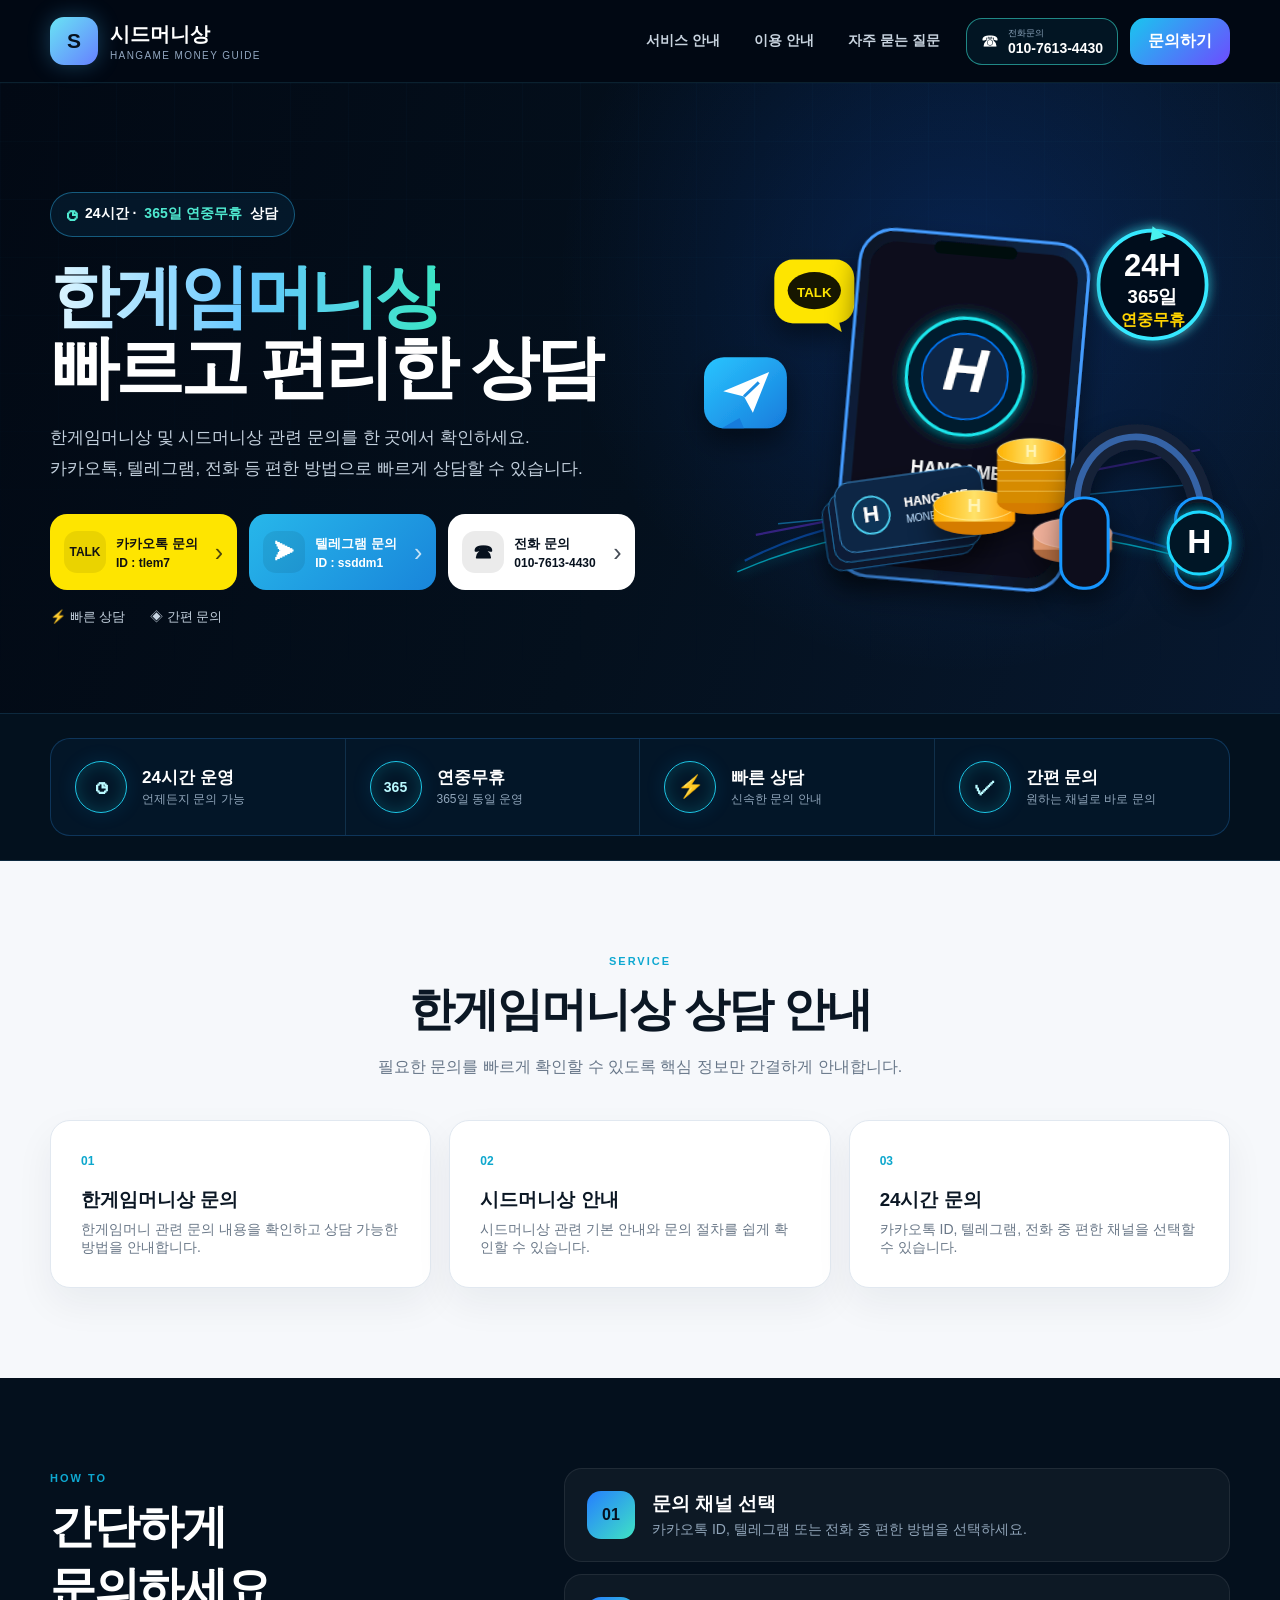
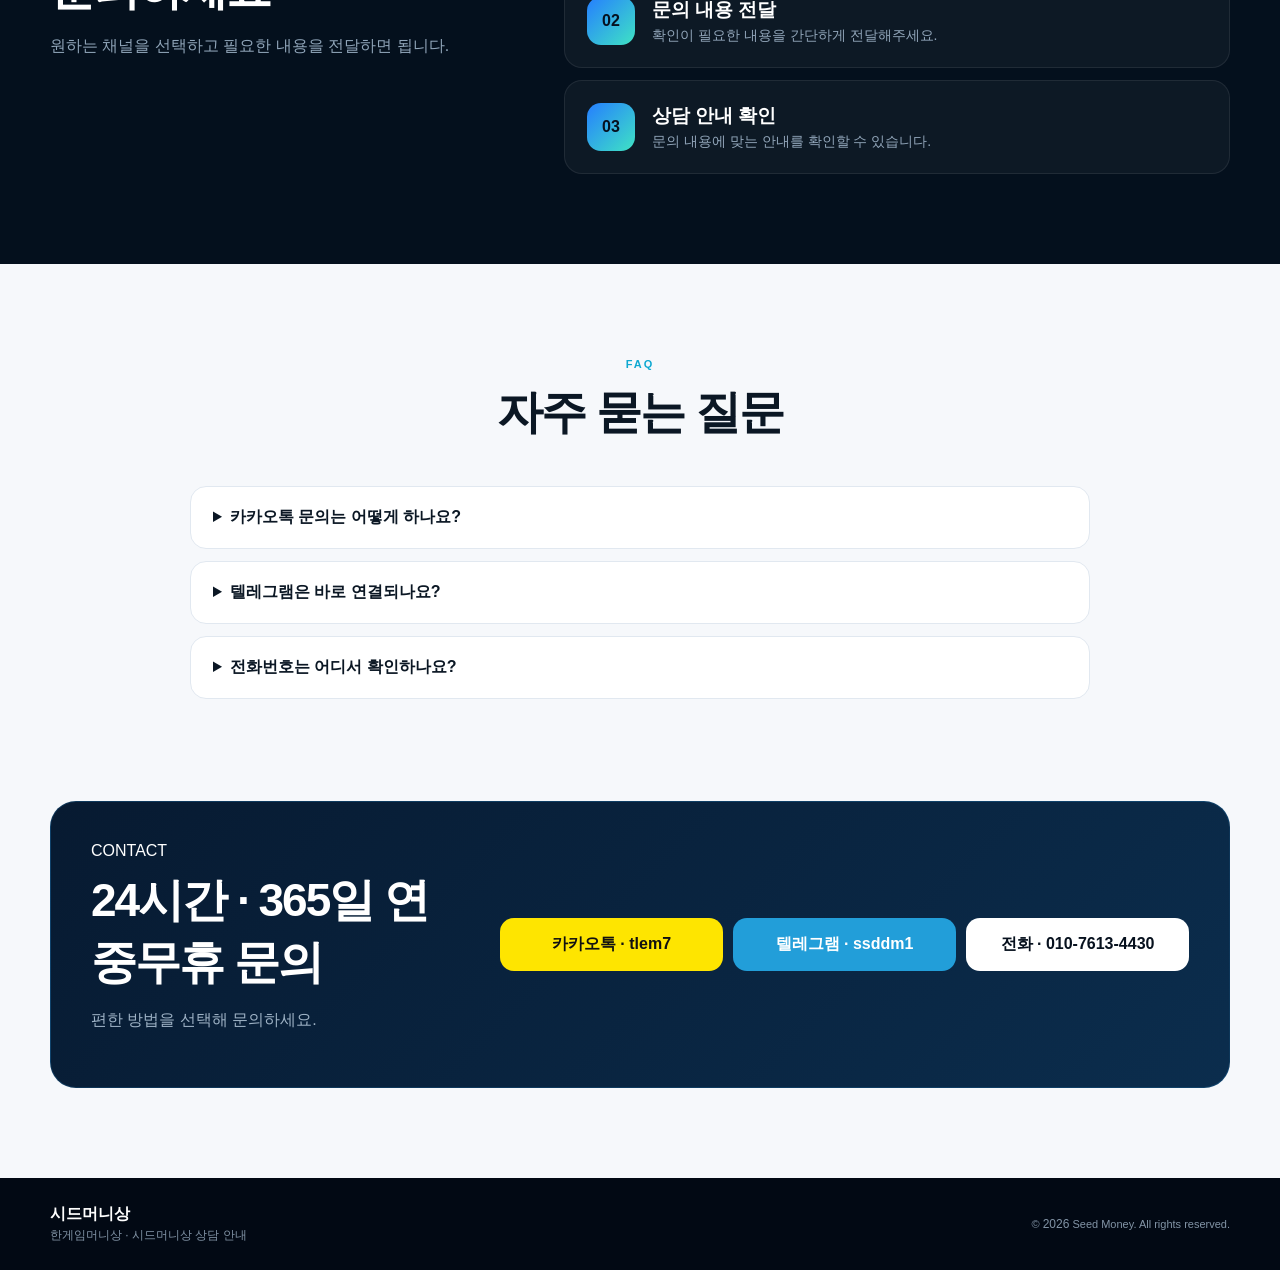
==== index.html @ e251235c "Add files via upload" ====
<!doctype html>
<html lang="ko">
<head>
  <meta charset="utf-8">
  <meta name="viewport" content="width=device-width, initial-scale=1">
  <title>한게임머니상 | 시드머니상 24시간 상담 안내</title>
  <meta name="description" content="한게임머니상 및 시드머니상 관련 상담 안내. 24시간 365일 연중무휴, 카카오톡 ID, 텔레그램, 전화 문의를 한 곳에서 확인하세요.">
  <meta name="keywords" content="한게임머니상, 시드머니상, 한게임머니, 한게임머니 상담">
  <meta name="robots" content="index,follow,max-image-preview:large,max-snippet:-1,max-video-preview:-1">
  <meta name="theme-color" content="#020914">
  <link rel="canonical" href="https://xmaos001-droid.github.io/hangame-money/">
  <link rel="stylesheet" href="./styles.css">
</head>

<body>
<header class="header">
  <div class="wrap nav">
    <a class="brand" href="#top">
      <span class="brand-mark">S</span>
      <span class="brand-copy"><strong>시드머니상</strong><small>HANGAME MONEY GUIDE</small></span>
    </a>

    <nav class="nav-links">
      <a href="#service">서비스 안내</a>
      <a href="#guide">이용 안내</a>
      <a href="#faq">자주 묻는 질문</a>
    </nav>

    <div class="nav-actions">
      <a class="phone-chip" href="tel:01076134430">
        <span class="phone-symbol">☎</span>
        <span><small>전화문의</small><strong>010-7613-4430</strong></span>
      </a>
      <a class="inquiry-btn" href="#contact">문의하기</a>
    </div>
  </div>
</header>

<main>
<section id="top" class="hero">
  <div class="grid-lines"></div>
  <div class="wrap hero-grid">
    <div class="hero-copy">
      <div class="availability"><span>◷</span> 24시간 · <b>365일 연중무휴</b> 상담</div>

      <h1><span>한게임머니상</span><br>빠르고 편리한 상담</h1>

      <p class="hero-desc">
        한게임머니상 및 시드머니상 관련 문의를 한 곳에서 확인하세요.<br>
        카카오톡, 텔레그램, 전화 등 편한 방법으로 빠르게 상담할 수 있습니다.
      </p>

      <div class="cta-row">
        <button id="kakaoCopy" type="button" class="cta kakao">
          <span class="cta-icon">TALK</span>
          <span class="cta-text"><small>카카오톡 문의</small><strong>ID : tlem7</strong></span>
          <span class="arr">›</span>
        </button>

        <a class="cta telegram" href="https://t.me/ssddm1" target="_blank" rel="noopener">
          <span class="cta-icon plane">➤</span>
          <span class="cta-text"><small>텔레그램 문의</small><strong>ID : ssddm1</strong></span>
          <span class="arr">›</span>
        </a>

        <a class="cta phone" href="tel:01076134430">
          <span class="cta-icon phonei">☎</span>
          <span class="cta-text"><small>전화 문의</small><strong>010-7613-4430</strong></span>
          <span class="arr">›</span>
        </a>
      </div>

      <div class="quick-row"><span>⚡ 빠른 상담</span><span>◈ 간편 문의</span></div>
    </div>

    <div class="hero-art" aria-label="한게임머니상 상담 비주얼">
      <svg viewBox="0 0 760 600" role="img" aria-label="휴대폰, 코인, 상담 아이콘을 표현한 그래픽">
        <defs>
          <linearGradient id="phoneBody" x1="0" x2="1" y1="0" y2="1">
            <stop offset="0" stop-color="#081324"/>
            <stop offset=".55" stop-color="#10284b"/>
            <stop offset="1" stop-color="#06111d"/>
          </linearGradient>
          <linearGradient id="cyanGlow" x1="0" x2="1">
            <stop offset="0" stop-color="#13d9ff"/>
            <stop offset="1" stop-color="#48f0c7"/>
          </linearGradient>
          <linearGradient id="gold" x1="0" x2="1">
            <stop offset="0" stop-color="#ffb300"/>
            <stop offset=".5" stop-color="#ffe36a"/>
            <stop offset="1" stop-color="#ff9d00"/>
          </linearGradient>
          <linearGradient id="blueBubble" x1="0" x2="1" y1="0" y2="1">
            <stop offset="0" stop-color="#2ac5ff"/>
            <stop offset="1" stop-color="#177bdc"/>
          </linearGradient>
          <filter id="softGlow" x="-50%" y="-50%" width="200%" height="200%">
            <feGaussianBlur stdDeviation="8" result="blur"/>
            <feMerge><feMergeNode in="blur"/><feMergeNode in="SourceGraphic"/></feMerge>
          </filter>
          <filter id="deepShadow" x="-50%" y="-50%" width="200%" height="200%">
            <feDropShadow dx="0" dy="18" stdDeviation="18" flood-color="#000" flood-opacity=".45"/>
          </filter>
        </defs>

        <!-- background neon arcs -->
        <path d="M105 505 C270 420 485 420 715 500" fill="none" stroke="#0c6fff" stroke-width="3" opacity=".45"/>
        <path d="M95 520 C290 435 500 445 735 510" fill="none" stroke="#00e7ff" stroke-width="2" opacity=".6" filter="url(#softGlow)"/>
        <path d="M120 470 L720 355" stroke="#7a36ff" stroke-width="3" opacity=".4"/>
        <path d="M150 455 L730 400" stroke="#19b7ff" stroke-width="2" opacity=".45"/>

        <!-- 24h badge -->
        <g transform="translate(574,50)" filter="url(#softGlow)">
          <circle cx="82" cy="82" r="73" fill="#06111e" stroke="#35e8ff" stroke-width="5"/>
          <path d="M82 3 L100 17 L79 23 Z" fill="#49f2f0"/>
          <text x="82" y="70" text-anchor="middle" fill="#fff" font-size="42" font-weight="900">24H</text>
          <text x="82" y="107" text-anchor="middle" fill="#fff" font-size="25" font-weight="800">365일</text>
          <text x="82" y="137" text-anchor="middle" fill="#ffd400" font-size="22" font-weight="900">연중무휴</text>
        </g>

        <!-- telegram bubble -->
        <g transform="translate(50,230)" filter="url(#deepShadow)">
          <rect x="0" y="0" width="112" height="96" rx="27" fill="url(#blueBubble)"/>
          <path d="M26 46 L88 20 L66 75 L54 53 L26 46 Z" fill="#fff"/>
          <path d="M54 53 L74 34" stroke="#1e8fe4" stroke-width="4"/>
          <path d="M24 96 L48 82 L54 96 Z" fill="#177bdc"/>
        </g>

        <!-- talk bubble -->
        <g transform="translate(145,98)" filter="url(#deepShadow)">
          <rect x="0" y="0" width="108" height="86" rx="25" fill="#fee500"/>
          <path d="M68 83 L91 98 L84 72 Z" fill="#fee500"/>
          <ellipse cx="54" cy="42" rx="36" ry="25" fill="#181600"/>
          <text x="54" y="50" text-anchor="middle" fill="#fee500" font-size="18" font-weight="900">TALK</text>
        </g>

        <!-- phone -->
        <g transform="translate(244,66) rotate(5 155 230)" filter="url(#deepShadow)">
          <rect x="0" y="0" width="310" height="470" rx="46" fill="url(#phoneBody)" stroke="#459cff" stroke-width="4"/>
          <rect x="14" y="16" width="282" height="438" rx="36" fill="#07101f"/>
          <rect x="99" y="10" width="112" height="17" rx="9" fill="#020711"/>
          <circle cx="155" cy="190" r="79" fill="#061b2f" stroke="#1be8ee" stroke-width="4" filter="url(#softGlow)"/>
          <circle cx="155" cy="190" r="58" fill="#092846" stroke="#067dff" stroke-width="2"/>
          <text x="155" y="210" text-anchor="middle" fill="#fff" font-size="82" font-style="italic" font-weight="900">H</text>
          <text x="155" y="326" text-anchor="middle" fill="#fff" font-size="24" font-weight="900">HANGAME</text>
          <text x="155" y="355" text-anchor="middle" fill="#cfe7ff" font-size="22">MONEY</text>
        </g>

        <!-- card stack -->
        <g transform="translate(204,405) rotate(-8)" filter="url(#deepShadow)">
          <rect x="0" y="22" width="200" height="95" rx="20" fill="#081529" stroke="#1d6ea7"/>
          <rect x="10" y="12" width="200" height="95" rx="20" fill="#0b1e37" stroke="#2b8fd0"/>
          <rect x="20" y="0" width="200" height="95" rx="20" fill="#0d2544" stroke="#49a8ef"/>
          <circle cx="66" cy="48" r="25" fill="#0d3559" stroke="#52ddff" stroke-width="2"/>
          <text x="66" y="57" text-anchor="middle" fill="#fff" font-size="30" font-weight="900">H</text>
          <text x="112" y="43" fill="#fff" font-size="17" font-weight="900">HANGAME</text>
          <text x="112" y="65" fill="#b9ddff" font-size="14">MONEY</text>
        </g>

        <!-- coins -->
        <g filter="url(#deepShadow)">
          <g transform="translate(415,450)">
            <ellipse cx="0" cy="0" rx="55" ry="20" fill="#d57c00"/>
            <rect x="-55" y="-20" width="110" height="22" fill="url(#gold)"/>
            <ellipse cx="0" cy="-20" rx="55" ry="20" fill="url(#gold)" stroke="#fff1a2"/>
            <text x="0" y="-11" text-anchor="middle" fill="#fff5b7" font-size="26" font-weight="900">H</text>
          </g>
          <g transform="translate(492,425)">
            <ellipse cx="0" cy="0" rx="46" ry="17" fill="#d57c00"/>
            <rect x="-46" y="-68" width="92" height="70" fill="#d68b05"/>
            <g stroke="#ffde69" opacity=".8">
              <line x1="-46" y1="-56" x2="46" y2="-56"/><line x1="-46" y1="-42" x2="46" y2="-42"/>
              <line x1="-46" y1="-28" x2="46" y2="-28"/><line x1="-46" y1="-14" x2="46" y2="-14"/>
            </g>
            <ellipse cx="0" cy="-68" rx="46" ry="17" fill="url(#gold)" stroke="#fff1a2"/>
            <text x="0" y="-61" text-anchor="middle" fill="#fff5b7" font-size="22" font-weight="900">H</text>
          </g>
          <g transform="translate(548,488)">
            <ellipse cx="0" cy="0" rx="53" ry="20" fill="#b56e43"/>
            <rect x="-53" y="-20" width="106" height="22" fill="#e69b70"/>
            <ellipse cx="0" cy="-20" rx="53" ry="20" fill="#f0b09a" stroke="#ffd1c1"/>
            <text x="0" y="-11" text-anchor="middle" fill="#fff" font-size="25" font-weight="900">H</text>
          </g>
        </g>

        <!-- headset -->
        <g transform="translate(520,300)" filter="url(#deepShadow)">
          <path d="M35 145 C20 15 180 -5 202 130" fill="none" stroke="#172238" stroke-width="34"/>
          <path d="M35 145 C20 15 180 -5 202 130" fill="none" stroke="#3563a6" stroke-width="9"/>
          <rect x="12" y="120" width="64" height="122" rx="30" fill="#07111f" stroke="#1896ff" stroke-width="4"/>
          <rect x="167" y="120" width="64" height="122" rx="30" fill="#07111f" stroke="#1896ff" stroke-width="4"/>
          <circle cx="199" cy="181" r="42" fill="#061827" stroke="#1bd8ff" stroke-width="4" filter="url(#softGlow)"/>
          <text x="199" y="195" text-anchor="middle" fill="#fff" font-size="45" font-weight="900">H</text>
        </g>
      </svg>
    </div>
  </div>
</section>

<section class="feature-strip">
  <div class="wrap features">
    <article><span class="feature-icon">◷</span><div><strong>24시간 운영</strong><small>언제든지 문의 가능</small></div></article>
    <article><span class="feature-icon small">365</span><div><strong>연중무휴</strong><small>365일 동일 운영</small></div></article>
    <article><span class="feature-icon">⚡</span><div><strong>빠른 상담</strong><small>신속한 문의 안내</small></div></article>
    <article><span class="feature-icon">✓</span><div><strong>간편 문의</strong><small>원하는 채널로 바로 문의</small></div></article>
  </div>
</section>

<section id="service" class="section light">
  <div class="wrap">
    <div class="section-head"><span>SERVICE</span><h2>한게임머니상 상담 안내</h2><p>필요한 문의를 빠르게 확인할 수 있도록 핵심 정보만 간결하게 안내합니다.</p></div>
    <div class="cards">
      <article><b>01</b><h3>한게임머니상 문의</h3><p>한게임머니 관련 문의 내용을 확인하고 상담 가능한 방법을 안내합니다.</p></article>
      <article><b>02</b><h3>시드머니상 안내</h3><p>시드머니상 관련 기본 안내와 문의 절차를 쉽게 확인할 수 있습니다.</p></article>
      <article><b>03</b><h3>24시간 문의</h3><p>카카오톡 ID, 텔레그램, 전화 중 편한 채널을 선택할 수 있습니다.</p></article>
    </div>
  </div>
</section>

<section id="guide" class="section dark">
  <div class="wrap guide-grid">
    <div><span class="eyebrow">HOW TO</span><h2>간단하게<br>문의하세요</h2><p>원하는 채널을 선택하고 필요한 내용을 전달하면 됩니다.</p></div>
    <div class="steps">
      <article><span>01</span><div><h3>문의 채널 선택</h3><p>카카오톡 ID, 텔레그램 또는 전화 중 편한 방법을 선택하세요.</p></div></article>
      <article><span>02</span><div><h3>문의 내용 전달</h3><p>확인이 필요한 내용을 간단하게 전달해주세요.</p></div></article>
      <article><span>03</span><div><h3>상담 안내 확인</h3><p>문의 내용에 맞는 안내를 확인할 수 있습니다.</p></div></article>
    </div>
  </div>
</section>

<section id="faq" class="section light">
  <div class="wrap faq">
    <div class="section-head"><span>FAQ</span><h2>자주 묻는 질문</h2></div>
    <details><summary>카카오톡 문의는 어떻게 하나요?</summary><p>카카오톡 문의 버튼을 누르면 ID tlem7이 복사됩니다.</p></details>
    <details><summary>텔레그램은 바로 연결되나요?</summary><p>네. 텔레그램 버튼을 누르면 ssddm1 계정으로 이동합니다.</p></details>
    <details><summary>전화번호는 어디서 확인하나요?</summary><p>상단과 문의 버튼에 010-7613-4430이 표시되어 있습니다.</p></details>
  </div>
</section>

<section id="contact" class="contact-section">
  <div class="wrap contact-box">
    <div><span>CONTACT</span><h2>24시간 · 365일 연중무휴 문의</h2><p>편한 방법을 선택해 문의하세요.</p></div>
    <div class="contact-buttons">
      <button type="button" id="kakaoCopy2" class="contact-btn kakao">카카오톡 · tlem7</button>
      <a class="contact-btn telegram" href="https://t.me/ssddm1" target="_blank" rel="noopener">텔레그램 · ssddm1</a>
      <a class="contact-btn phone" href="tel:01076134430">전화 · 010-7613-4430</a>
    </div>
  </div>
</section>
</main>

<footer class="footer">
  <div class="wrap footer-inner">
    <div><strong>시드머니상</strong><span>한게임머니상 · 시드머니상 상담 안내</span></div>
    <small>© <span id="year"></span> Seed Money. All rights reserved.</small>
  </div>
</footer>

<div id="toast" class="toast">카카오톡 ID tlem7이 복사되었습니다.</div>
<script src="./script.js"></script>
</body>
</html>
---- styles.css ----
*{box-sizing:border-box}html{scroll-behavior:smooth}body{margin:0;background:#020914;color:#fff;font-family:Pretendard,"Noto Sans KR",-apple-system,BlinkMacSystemFont,"Segoe UI",sans-serif}a{text-decoration:none;color:inherit}button{font:inherit}.wrap{width:min(1180px,calc(100% - 36px));margin:0 auto}.header{position:sticky;top:0;z-index:50;background:rgba(2,9,20,.95);backdrop-filter:blur(18px);border-bottom:1px solid rgba(87,209,255,.12)}.nav{height:82px;display:flex;align-items:center;gap:26px}.brand{display:flex;align-items:center;gap:12px;min-width:265px}.brand-mark{width:48px;height:48px;border-radius:14px;display:grid;place-items:center;background:linear-gradient(135deg,#69e4f4,#6680ff);color:#06111e;font-weight:900;font-size:21px;box-shadow:0 0 22px rgba(73,185,255,.3)}.brand-copy strong{display:block;font-size:20px}.brand-copy small{display:block;margin-top:2px;color:#92a7c1;font-size:10px;letter-spacing:1.4px}.nav-links{margin-left:auto;display:flex;gap:34px;font-size:14px;font-weight:800;color:#c8d3df}.nav-links a:hover{color:#fff}.nav-actions{display:flex;align-items:center;gap:12px}.phone-chip{display:flex;align-items:center;gap:9px;padding:8px 14px;border-radius:16px;border:1px solid rgba(58,231,217,.55);background:rgba(5,35,52,.52)}.phone-symbol{font-size:18px}.phone-chip small{display:block;color:#8ba4bb;font-size:9px}.phone-chip strong{display:block;font-size:14px}.inquiry-btn{padding:13px 18px;border-radius:15px;background:linear-gradient(135deg,#19c6ef,#6d4cff);font-weight:900}.hero{position:relative;overflow:hidden;padding:76px 0 54px;background:radial-gradient(circle at 75% 30%,rgba(18,101,255,.2),transparent 38%),linear-gradient(110deg,#020914 0%,#04101d 52%,#07182f 100%)}.grid-lines{position:absolute;inset:0;background-image:linear-gradient(rgba(78,183,255,.025) 1px,transparent 1px),linear-gradient(90deg,rgba(78,183,255,.025) 1px,transparent 1px);background-size:58px 58px;mask-image:linear-gradient(to bottom,black,transparent)}.hero-grid{position:relative;display:grid;grid-template-columns:1.02fr .98fr;gap:32px;align-items:center}.availability{display:inline-flex;align-items:center;gap:8px;padding:10px 16px;border:1px solid rgba(49,192,255,.4);border-radius:999px;background:rgba(7,37,61,.5);font-size:14px;font-weight:800}.availability span{color:#4fe9d0;font-size:20px}.availability b{color:#4fe9d0}.hero h1{margin:24px 0 20px;font-size:clamp(48px,5.4vw,74px);line-height:1.03;letter-spacing:-4px}.hero h1 span{background:linear-gradient(90deg,#dff6ff 0,#67c8ff 50%,#3be5c5 100%);-webkit-background-clip:text;background-clip:text;color:transparent}.hero-desc{margin:0;color:#c4d1de;font-size:17px;line-height:1.8;word-break:keep-all}.cta-row{display:grid;grid-template-columns:repeat(3,1fr);gap:12px;margin-top:30px}.cta{min-height:76px;display:flex;align-items:center;gap:10px;padding:12px 14px;border:0;border-radius:17px;cursor:pointer;transition:.2s}.cta:hover{transform:translateY(-3px)}.cta.kakao{background:#fee500;color:#111}.cta.telegram{background:linear-gradient(135deg,#27b7ea,#1985da);color:#fff}.cta.phone{background:#fff;color:#07111e}.cta-icon{flex:0 0 42px;height:42px;border-radius:13px;display:grid;place-items:center;background:rgba(0,0,0,.08);font-weight:900;font-size:12px}.cta-icon.plane,.cta-icon.phonei{font-size:20px}.cta-text{min-width:0;text-align:left}.cta-text small{display:block;font-size:13px;font-weight:900}.cta-text strong{display:block;margin-top:3px;font-size:12px;white-space:nowrap}.arr{margin-left:auto;font-size:25px;opacity:.75}.quick-row{display:flex;gap:25px;margin-top:18px;color:#c7d4e1;font-size:13px}.hero-art{position:relative;min-height:500px;display:flex;align-items:center;justify-content:center}.hero-art svg{width:112%;max-width:700px;height:auto;overflow:visible}.feature-strip{background:#03111e;border-top:1px solid rgba(72,181,255,.14);border-bottom:1px solid rgba(72,181,255,.14);padding:24px 0}.features{display:grid;grid-template-columns:repeat(4,1fr);border:1px solid rgba(45,149,238,.25);border-radius:20px;overflow:hidden;background:rgba(5,29,51,.54)}.features article{display:flex;align-items:center;gap:15px;padding:22px 24px;border-right:1px solid rgba(77,165,231,.18)}.features article:last-child{border-right:0}.feature-icon{width:52px;height:52px;border-radius:50%;display:grid;place-items:center;border:1px solid #1dc7e6;color:#b9f9ff;font-size:22px;font-weight:900;box-shadow:inset 0 0 18px rgba(19,213,231,.2),0 0 20px rgba(20,164,255,.13)}.feature-icon.small{font-size:14px}.features strong{display:block;font-size:17px}.features small{display:block;margin-top:2px;color:#92a7bc;font-size:12px}.section{padding:90px 0}.light{background:#f6f8fb;color:#0b1724}.dark{background:#04101d}.section-head{text-align:center;margin-bottom:42px}.section-head>span,.eyebrow{font-size:11px;letter-spacing:2px;font-weight:900;color:#0ea8d1}.section-head h2,.guide-grid h2,.contact-box h2{font-size:clamp(32px,4vw,46px);letter-spacing:-2px;margin:10px 0}.section-head p{color:#677688}.cards{display:grid;grid-template-columns:repeat(3,1fr);gap:18px}.cards article{padding:30px;border:1px solid #e1e8f0;background:#fff;border-radius:20px;box-shadow:0 16px 38px rgba(10,31,54,.06)}.cards b{font-size:12px;color:#0da7cd}.cards h3{margin:18px 0 8px}.cards p{margin:0;color:#6a7888;font-size:14px}.guide-grid{display:grid;grid-template-columns:.8fr 1.2fr;gap:70px}.guide-grid>div:first-child p{color:#90a5b9;max-width:420px}.steps{display:grid;gap:12px}.steps article{display:flex;gap:17px;padding:22px;border-radius:18px;background:rgba(255,255,255,.04);border:1px solid rgba(255,255,255,.08)}.steps article>span{flex:0 0 48px;height:48px;border-radius:14px;display:grid;place-items:center;background:linear-gradient(135deg,#257eff,#3fe3c4);color:#061120;font-weight:900}.steps h3{margin:0 0 4px}.steps p{margin:0;color:#91a5b9;font-size:14px}.faq{max-width:900px}.faq details{background:#fff;border:1px solid #e1e8f0;border-radius:16px;margin-bottom:12px;padding:0 22px}.faq summary{cursor:pointer;font-weight:800;padding:20px 0}.faq details p{color:#667587;margin:0;padding:0 0 20px}.contact-section{padding:0 0 90px;background:#f6f8fb}.contact-box{background:linear-gradient(135deg,#071a31,#0b2d4d);border:1px solid rgba(42,174,255,.18);border-radius:26px;padding:40px;color:#fff;display:grid;grid-template-columns:.7fr 1.3fr;gap:38px;align-items:center}.contact-box p{color:#9eb2c5}.contact-buttons{display:grid;grid-template-columns:repeat(3,1fr);gap:10px}.contact-btn{border:0;border-radius:14px;padding:16px;font-weight:900;text-align:center;cursor:pointer}.contact-btn.kakao{background:#fee500;color:#111}.contact-btn.telegram{background:#229ed9;color:#fff}.contact-btn.phone{background:#fff;color:#07111e}.footer{background:#020914;color:#8294a6}.footer-inner{min-height:92px;display:flex;align-items:center;justify-content:space-between}.footer strong{display:block;color:#fff}.footer span{font-size:12px}.footer small{font-size:11px}.toast{position:fixed;left:50%;bottom:25px;transform:translate(-50%,20px);opacity:0;pointer-events:none;padding:12px 18px;border-radius:12px;background:#fff;color:#07111f;font-weight:800;transition:.25s;z-index:100}.toast.show{opacity:1;transform:translate(-50%,0)}@media(max-width:980px){.nav-links{display:none}.nav-actions{margin-left:auto}.hero-grid{grid-template-columns:1fr}.hero-art{min-height:auto}.hero-art svg{width:100%;max-width:760px}.features{grid-template-columns:1fr 1fr}.features article:nth-child(2){border-right:0}.features article:nth-child(-n+2){border-bottom:1px solid rgba(77,165,231,.18)}.guide-grid{grid-template-columns:1fr}.contact-box{grid-template-columns:1fr}}@media(max-width:720px){.brand{min-width:0}.brand-copy small{display:none}.nav-actions{display:none}.hero{padding:58px 0 46px}.hero h1{font-size:46px;letter-spacing:-2.6px}.hero-desc br{display:none}.cta-row{grid-template-columns:1fr}.features{grid-template-columns:1fr}.features article{border-right:0;border-bottom:1px solid rgba(77,165,231,.18)}.features article:last-child{border-bottom:0}.cards{grid-template-columns:1fr}.contact-buttons{grid-template-columns:1fr}.footer-inner{flex-direction:column;justify-content:center;align-items:flex-start;gap:10px}}
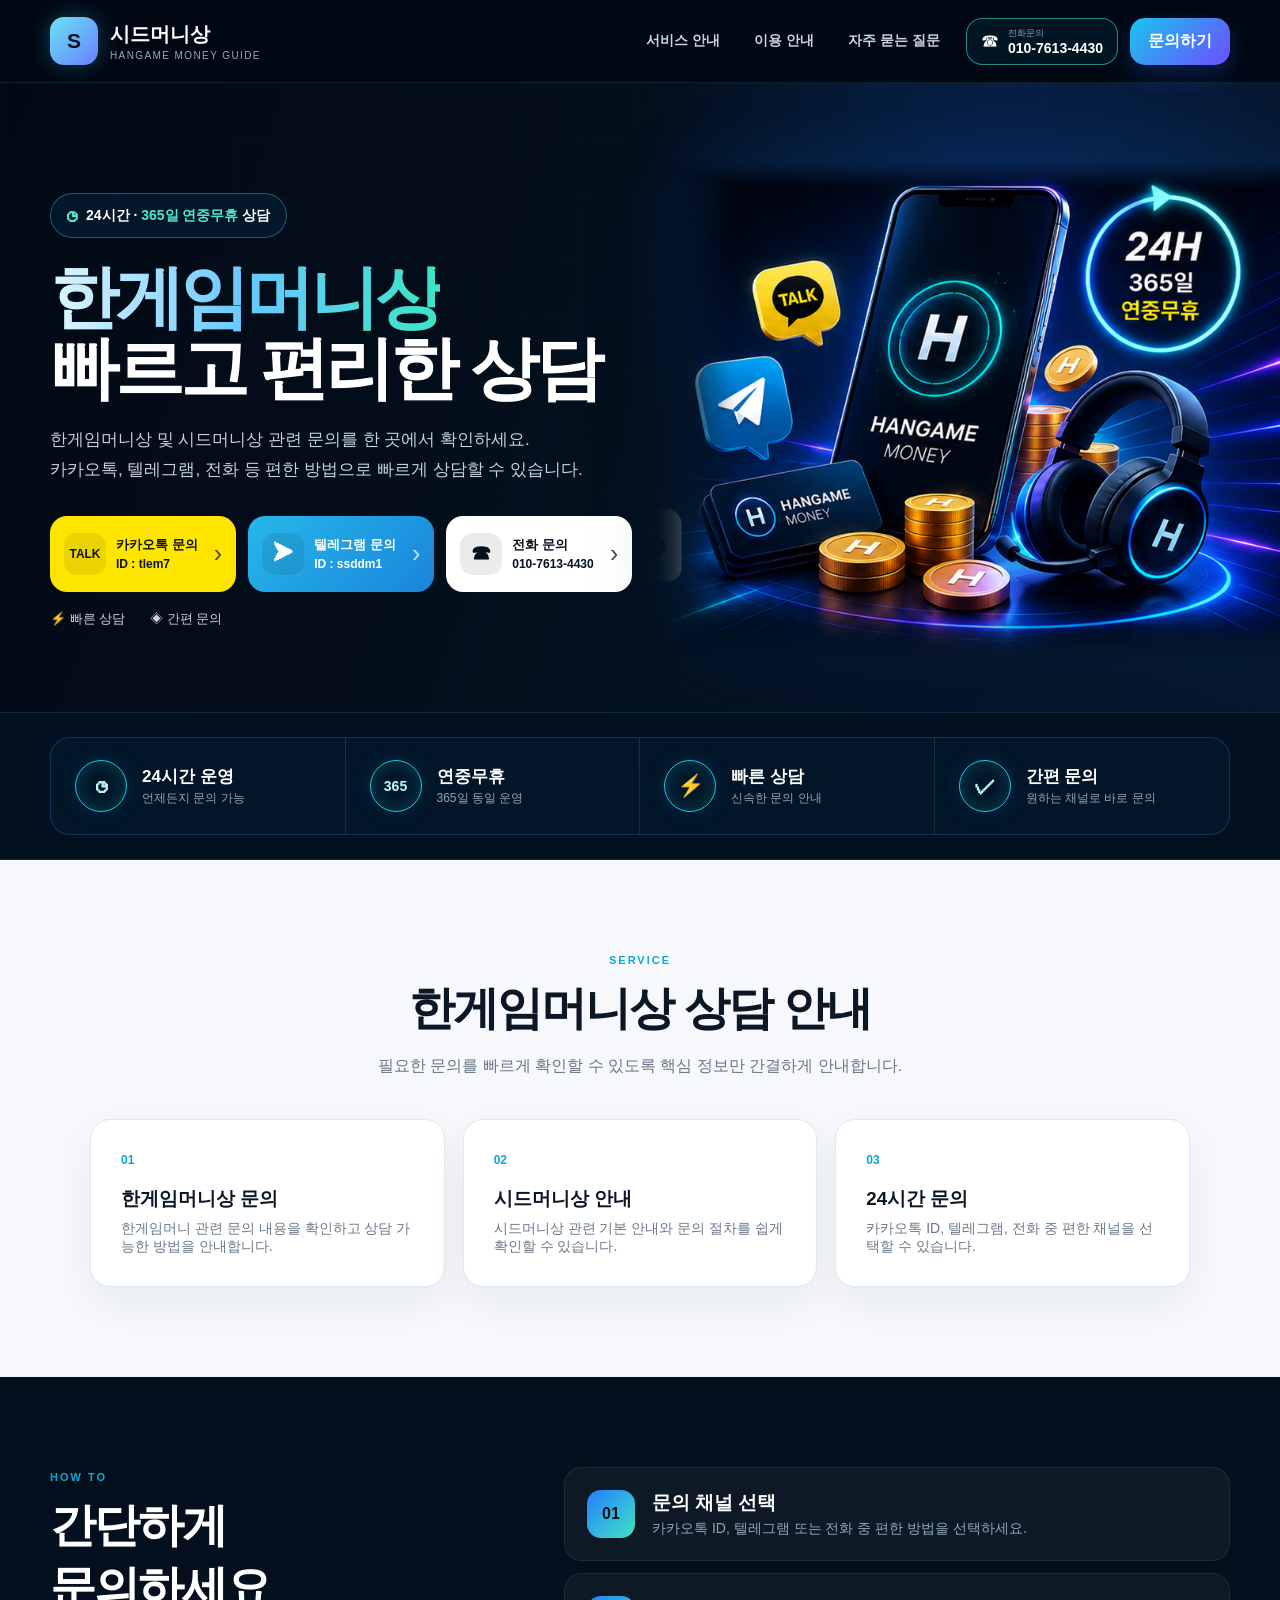
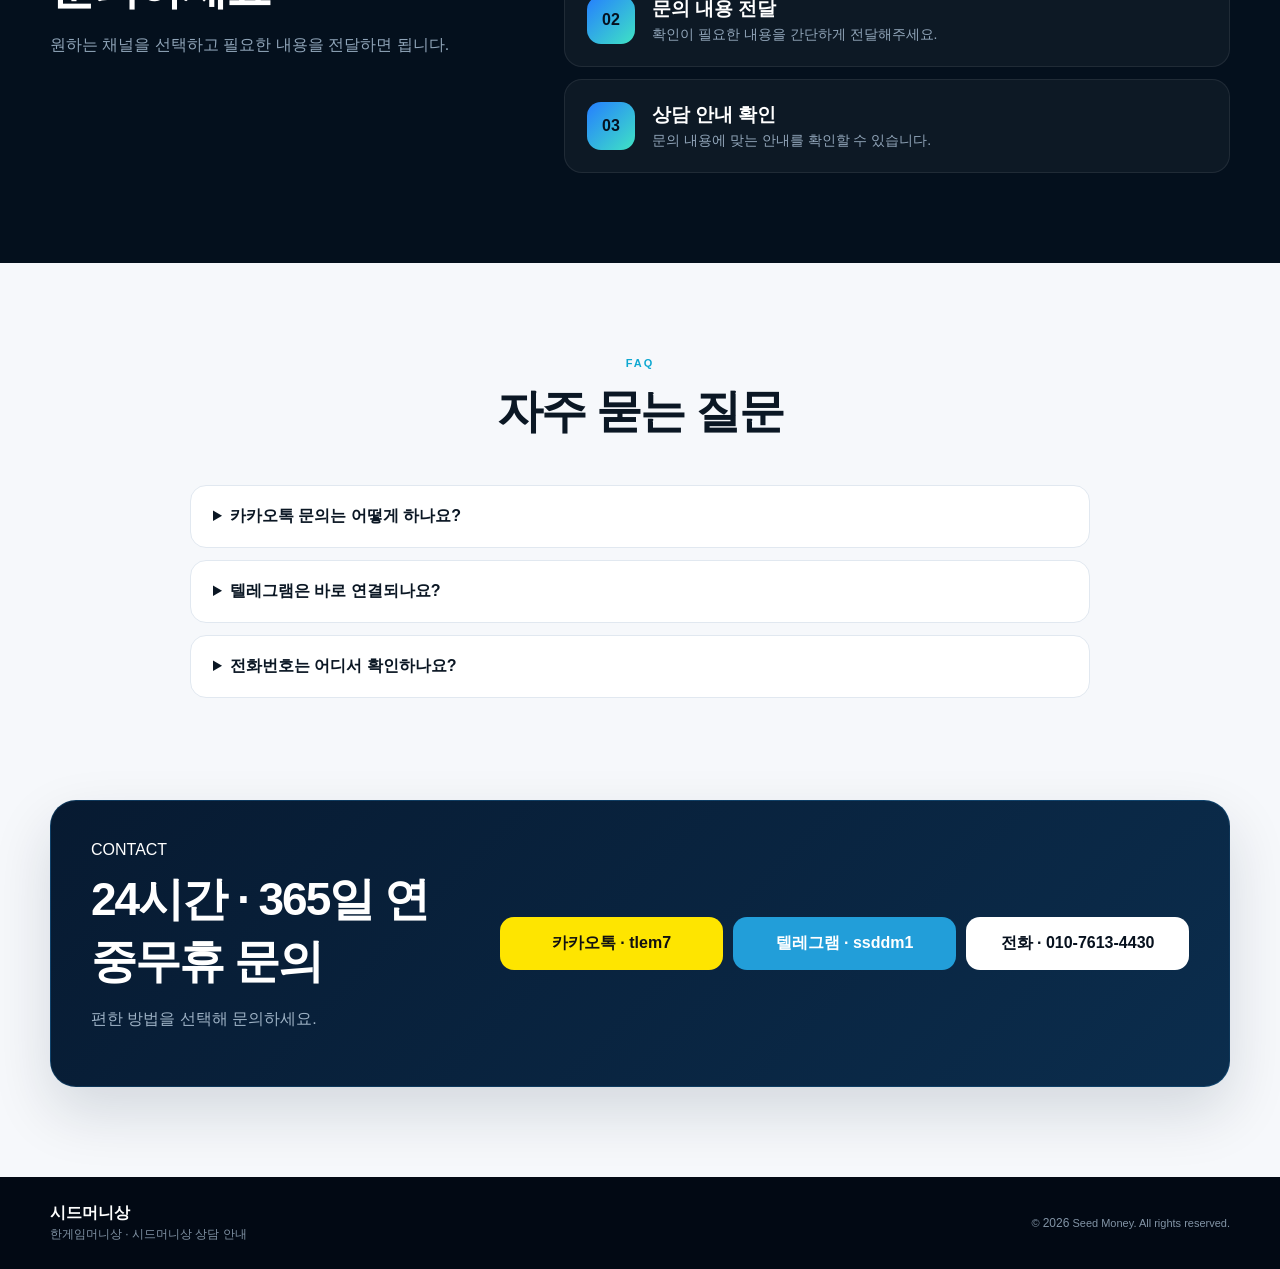
==== commit c8245e62: "Add files via upload" ====
--- a/index.html
+++ b/index.html
@@ -10,253 +10,226 @@
   <meta name="theme-color" content="#020914">
   <link rel="canonical" href="https://xmaos001-droid.github.io/hangame-money/">
   <link rel="stylesheet" href="./styles.css">
+
+  <meta property="og:type" content="website">
+  <meta property="og:locale" content="ko_KR">
+  <meta property="og:title" content="한게임머니상 | 시드머니상 24시간 상담 안내">
+  <meta property="og:description" content="한게임머니상·시드머니상 관련 문의를 카카오톡 ID, 텔레그램, 전화로 빠르게 확인하세요.">
+  <meta property="og:url" content="https://xmaos001-droid.github.io/hangame-money/">
+  <meta property="og:site_name" content="시드머니상">
+
+  <script type="application/ld+json">
+  {
+    "@context":"https://schema.org",
+    "@graph":[
+      {
+        "@type":"WebSite",
+        "url":"https://xmaos001-droid.github.io/hangame-money/",
+        "name":"시드머니상",
+        "alternateName":["한게임머니상","시드머니상"],
+        "inLanguage":"ko-KR"
+      },
+      {
+        "@type":"Organization",
+        "name":"시드머니상",
+        "url":"https://xmaos001-droid.github.io/hangame-money/",
+        "contactPoint":{
+          "@type":"ContactPoint",
+          "contactType":"customer service",
+          "telephone":"+82-10-7613-4430",
+          "availableLanguage":["Korean"]
+        }
+      }
+    ]
+  }
+  </script>
 </head>
-
 <body>
-<header class="header">
-  <div class="wrap nav">
-    <a class="brand" href="#top">
-      <span class="brand-mark">S</span>
-      <span class="brand-copy"><strong>시드머니상</strong><small>HANGAME MONEY GUIDE</small></span>
-    </a>
-
-    <nav class="nav-links">
-      <a href="#service">서비스 안내</a>
-      <a href="#guide">이용 안내</a>
-      <a href="#faq">자주 묻는 질문</a>
-    </nav>
-
-    <div class="nav-actions">
-      <a class="phone-chip" href="tel:01076134430">
-        <span class="phone-symbol">☎</span>
-        <span><small>전화문의</small><strong>010-7613-4430</strong></span>
+  <header class="header">
+    <div class="wrap nav">
+      <a href="#top" class="brand">
+        <span class="brand-mark">S</span>
+        <span class="brand-copy">
+          <strong>시드머니상</strong>
+          <small>HANGAME MONEY GUIDE</small>
+        </span>
       </a>
-      <a class="inquiry-btn" href="#contact">문의하기</a>
+
+      <nav class="nav-links">
+        <a href="#service">서비스 안내</a>
+        <a href="#guide">이용 안내</a>
+        <a href="#faq">자주 묻는 질문</a>
+      </nav>
+
+      <div class="nav-actions">
+        <a href="tel:01076134430" class="phone-chip">
+          <span class="phone-icon">☎</span>
+          <span>
+            <small>전화문의</small>
+            <strong>010-7613-4430</strong>
+          </span>
+        </a>
+        <a href="#contact" class="inquiry-btn">문의하기</a>
+      </div>
     </div>
-  </div>
-</header>
-
-<main>
-<section id="top" class="hero">
-  <div class="grid-lines"></div>
-  <div class="wrap hero-grid">
-    <div class="hero-copy">
-      <div class="availability"><span>◷</span> 24시간 · <b>365일 연중무휴</b> 상담</div>
-
-      <h1><span>한게임머니상</span><br>빠르고 편리한 상담</h1>
-
-      <p class="hero-desc">
-        한게임머니상 및 시드머니상 관련 문의를 한 곳에서 확인하세요.<br>
-        카카오톡, 텔레그램, 전화 등 편한 방법으로 빠르게 상담할 수 있습니다.
-      </p>
-
-      <div class="cta-row">
-        <button id="kakaoCopy" type="button" class="cta kakao">
-          <span class="cta-icon">TALK</span>
-          <span class="cta-text"><small>카카오톡 문의</small><strong>ID : tlem7</strong></span>
-          <span class="arr">›</span>
-        </button>
-
-        <a class="cta telegram" href="https://t.me/ssddm1" target="_blank" rel="noopener">
-          <span class="cta-icon plane">➤</span>
-          <span class="cta-text"><small>텔레그램 문의</small><strong>ID : ssddm1</strong></span>
-          <span class="arr">›</span>
-        </a>
-
-        <a class="cta phone" href="tel:01076134430">
-          <span class="cta-icon phonei">☎</span>
-          <span class="cta-text"><small>전화 문의</small><strong>010-7613-4430</strong></span>
-          <span class="arr">›</span>
-        </a>
-      </div>
-
-      <div class="quick-row"><span>⚡ 빠른 상담</span><span>◈ 간편 문의</span></div>
+  </header>
+
+  <main>
+    <section id="top" class="hero">
+      <div class="wrap hero-grid">
+        <div class="hero-copy">
+          <div class="availability">
+            <span class="clock">◷</span>
+            <span>24시간 · <b>365일 연중무휴</b> 상담</span>
+          </div>
+
+          <h1><span>한게임머니상</span><br>빠르고 편리한 상담</h1>
+
+          <p class="hero-desc">
+            한게임머니상 및 시드머니상 관련 문의를 한 곳에서 확인하세요.<br>
+            카카오톡, 텔레그램, 전화 등 편한 방법으로 빠르게 상담할 수 있습니다.
+          </p>
+
+          <div class="cta-row">
+            <button type="button" class="cta kakao" id="kakaoCopy">
+              <span class="cta-icon">TALK</span>
+              <span class="cta-copy">
+                <small>카카오톡 문의</small>
+                <strong>ID : tlem7</strong>
+              </span>
+              <span class="cta-arrow">›</span>
+            </button>
+
+            <a class="cta telegram" href="https://t.me/ssddm1" target="_blank" rel="noopener">
+              <span class="cta-icon plane">➤</span>
+              <span class="cta-copy">
+                <small>텔레그램 문의</small>
+                <strong>ID : ssddm1</strong>
+              </span>
+              <span class="cta-arrow">›</span>
+            </a>
+
+            <a class="cta phone" href="tel:01076134430">
+              <span class="cta-icon phoneico">☎</span>
+              <span class="cta-copy">
+                <small>전화 문의</small>
+                <strong>010-7613-4430</strong>
+              </span>
+              <span class="cta-arrow">›</span>
+            </a>
+          </div>
+
+          <div class="quick-row">
+            <span>⚡ 빠른 상담</span>
+            <span>◈ 간편 문의</span>
+          </div>
+        </div>
+
+        <div class="hero-art">
+          <div class="art-glow"></div>
+          <img src="./hero-visual.png" alt="한게임머니상 상담 안내 비주얼">
+        </div>
+      </div>
+    </section>
+
+    <section class="feature-strip">
+      <div class="wrap feature-grid">
+        <article>
+          <span class="feature-icon">◷</span>
+          <div><strong>24시간 운영</strong><small>언제든지 문의 가능</small></div>
+        </article>
+        <article>
+          <span class="feature-icon small-num">365</span>
+          <div><strong>연중무휴</strong><small>365일 동일 운영</small></div>
+        </article>
+        <article>
+          <span class="feature-icon">⚡</span>
+          <div><strong>빠른 상담</strong><small>신속한 문의 안내</small></div>
+        </article>
+        <article>
+          <span class="feature-icon">✓</span>
+          <div><strong>간편 문의</strong><small>원하는 채널로 바로 문의</small></div>
+        </article>
+      </div>
+    </section>
+
+    <section id="service" class="section light">
+      <div class="wrap narrow">
+        <div class="section-head">
+          <span>SERVICE</span>
+          <h2>한게임머니상 상담 안내</h2>
+          <p>필요한 문의를 빠르게 확인할 수 있도록 핵심 정보만 간결하게 안내합니다.</p>
+        </div>
+
+        <div class="service-cards">
+          <article><b>01</b><h3>한게임머니상 문의</h3><p>한게임머니 관련 문의 내용을 확인하고 상담 가능한 방법을 안내합니다.</p></article>
+          <article><b>02</b><h3>시드머니상 안내</h3><p>시드머니상 관련 기본 안내와 문의 절차를 쉽게 확인할 수 있습니다.</p></article>
+          <article><b>03</b><h3>24시간 문의</h3><p>카카오톡 ID, 텔레그램, 전화 중 편한 채널을 선택할 수 있습니다.</p></article>
+        </div>
+      </div>
+    </section>
+
+    <section id="guide" class="section dark">
+      <div class="wrap guide-grid">
+        <div>
+          <span class="eyebrow">HOW TO</span>
+          <h2>간단하게<br>문의하세요</h2>
+          <p>원하는 채널을 선택하고 필요한 내용을 전달하면 됩니다.</p>
+        </div>
+        <div class="steps">
+          <article><span>01</span><div><h3>문의 채널 선택</h3><p>카카오톡 ID, 텔레그램 또는 전화 중 편한 방법을 선택하세요.</p></div></article>
+          <article><span>02</span><div><h3>문의 내용 전달</h3><p>확인이 필요한 내용을 간단하게 전달해주세요.</p></div></article>
+          <article><span>03</span><div><h3>상담 안내 확인</h3><p>문의 내용에 맞는 안내를 확인할 수 있습니다.</p></div></article>
+        </div>
+      </div>
+    </section>
+
+    <section id="faq" class="section light">
+      <div class="wrap faq-wrap">
+        <div class="section-head">
+          <span>FAQ</span>
+          <h2>자주 묻는 질문</h2>
+        </div>
+
+        <details>
+          <summary>카카오톡 문의는 어떻게 하나요?</summary>
+          <p>카카오톡 문의 버튼을 누르면 ID tlem7이 복사됩니다. 카카오톡에서 검색해 문의해주세요.</p>
+        </details>
+        <details>
+          <summary>텔레그램은 바로 연결되나요?</summary>
+          <p>네. 텔레그램 버튼을 누르면 ssddm1 계정으로 이동합니다.</p>
+        </details>
+        <details>
+          <summary>전화번호는 어디서 확인하나요?</summary>
+          <p>상단과 문의 버튼에 010-7613-4430이 표시되어 있습니다.</p>
+        </details>
+      </div>
+    </section>
+
+    <section id="contact" class="contact-section">
+      <div class="wrap contact-box">
+        <div>
+          <span>CONTACT</span>
+          <h2>24시간 · 365일 연중무휴 문의</h2>
+          <p>편한 방법을 선택해 문의하세요.</p>
+        </div>
+        <div class="contact-buttons">
+          <button type="button" class="contact-btn kakao" id="kakaoCopy2">카카오톡 · tlem7</button>
+          <a class="contact-btn telegram" href="https://t.me/ssddm1" target="_blank" rel="noopener">텔레그램 · ssddm1</a>
+          <a class="contact-btn phone" href="tel:01076134430">전화 · 010-7613-4430</a>
+        </div>
+      </div>
+    </section>
+  </main>
+
+  <footer class="footer">
+    <div class="wrap footer-inner">
+      <div><strong>시드머니상</strong><span>한게임머니상 · 시드머니상 상담 안내</span></div>
+      <small>© <span id="year"></span> Seed Money. All rights reserved.</small>
     </div>
-
-    <div class="hero-art" aria-label="한게임머니상 상담 비주얼">
-      <svg viewBox="0 0 760 600" role="img" aria-label="휴대폰, 코인, 상담 아이콘을 표현한 그래픽">
-        <defs>
-          <linearGradient id="phoneBody" x1="0" x2="1" y1="0" y2="1">
-            <stop offset="0" stop-color="#081324"/>
-            <stop offset=".55" stop-color="#10284b"/>
-            <stop offset="1" stop-color="#06111d"/>
-          </linearGradient>
-          <linearGradient id="cyanGlow" x1="0" x2="1">
-            <stop offset="0" stop-color="#13d9ff"/>
-            <stop offset="1" stop-color="#48f0c7"/>
-          </linearGradient>
-          <linearGradient id="gold" x1="0" x2="1">
-            <stop offset="0" stop-color="#ffb300"/>
-            <stop offset=".5" stop-color="#ffe36a"/>
-            <stop offset="1" stop-color="#ff9d00"/>
-          </linearGradient>
-          <linearGradient id="blueBubble" x1="0" x2="1" y1="0" y2="1">
-            <stop offset="0" stop-color="#2ac5ff"/>
-            <stop offset="1" stop-color="#177bdc"/>
-          </linearGradient>
-          <filter id="softGlow" x="-50%" y="-50%" width="200%" height="200%">
-            <feGaussianBlur stdDeviation="8" result="blur"/>
-            <feMerge><feMergeNode in="blur"/><feMergeNode in="SourceGraphic"/></feMerge>
-          </filter>
-          <filter id="deepShadow" x="-50%" y="-50%" width="200%" height="200%">
-            <feDropShadow dx="0" dy="18" stdDeviation="18" flood-color="#000" flood-opacity=".45"/>
-          </filter>
-        </defs>
-
-        <!-- background neon arcs -->
-        <path d="M105 505 C270 420 485 420 715 500" fill="none" stroke="#0c6fff" stroke-width="3" opacity=".45"/>
-        <path d="M95 520 C290 435 500 445 735 510" fill="none" stroke="#00e7ff" stroke-width="2" opacity=".6" filter="url(#softGlow)"/>
-        <path d="M120 470 L720 355" stroke="#7a36ff" stroke-width="3" opacity=".4"/>
-        <path d="M150 455 L730 400" stroke="#19b7ff" stroke-width="2" opacity=".45"/>
-
-        <!-- 24h badge -->
-        <g transform="translate(574,50)" filter="url(#softGlow)">
-          <circle cx="82" cy="82" r="73" fill="#06111e" stroke="#35e8ff" stroke-width="5"/>
-          <path d="M82 3 L100 17 L79 23 Z" fill="#49f2f0"/>
-          <text x="82" y="70" text-anchor="middle" fill="#fff" font-size="42" font-weight="900">24H</text>
-          <text x="82" y="107" text-anchor="middle" fill="#fff" font-size="25" font-weight="800">365일</text>
-          <text x="82" y="137" text-anchor="middle" fill="#ffd400" font-size="22" font-weight="900">연중무휴</text>
-        </g>
-
-        <!-- telegram bubble -->
-        <g transform="translate(50,230)" filter="url(#deepShadow)">
-          <rect x="0" y="0" width="112" height="96" rx="27" fill="url(#blueBubble)"/>
-          <path d="M26 46 L88 20 L66 75 L54 53 L26 46 Z" fill="#fff"/>
-          <path d="M54 53 L74 34" stroke="#1e8fe4" stroke-width="4"/>
-          <path d="M24 96 L48 82 L54 96 Z" fill="#177bdc"/>
-        </g>
-
-        <!-- talk bubble -->
-        <g transform="translate(145,98)" filter="url(#deepShadow)">
-          <rect x="0" y="0" width="108" height="86" rx="25" fill="#fee500"/>
-          <path d="M68 83 L91 98 L84 72 Z" fill="#fee500"/>
-          <ellipse cx="54" cy="42" rx="36" ry="25" fill="#181600"/>
-          <text x="54" y="50" text-anchor="middle" fill="#fee500" font-size="18" font-weight="900">TALK</text>
-        </g>
-
-        <!-- phone -->
-        <g transform="translate(244,66) rotate(5 155 230)" filter="url(#deepShadow)">
-          <rect x="0" y="0" width="310" height="470" rx="46" fill="url(#phoneBody)" stroke="#459cff" stroke-width="4"/>
-          <rect x="14" y="16" width="282" height="438" rx="36" fill="#07101f"/>
-          <rect x="99" y="10" width="112" height="17" rx="9" fill="#020711"/>
-          <circle cx="155" cy="190" r="79" fill="#061b2f" stroke="#1be8ee" stroke-width="4" filter="url(#softGlow)"/>
-          <circle cx="155" cy="190" r="58" fill="#092846" stroke="#067dff" stroke-width="2"/>
-          <text x="155" y="210" text-anchor="middle" fill="#fff" font-size="82" font-style="italic" font-weight="900">H</text>
-          <text x="155" y="326" text-anchor="middle" fill="#fff" font-size="24" font-weight="900">HANGAME</text>
-          <text x="155" y="355" text-anchor="middle" fill="#cfe7ff" font-size="22">MONEY</text>
-        </g>
-
-        <!-- card stack -->
-        <g transform="translate(204,405) rotate(-8)" filter="url(#deepShadow)">
-          <rect x="0" y="22" width="200" height="95" rx="20" fill="#081529" stroke="#1d6ea7"/>
-          <rect x="10" y="12" width="200" height="95" rx="20" fill="#0b1e37" stroke="#2b8fd0"/>
-          <rect x="20" y="0" width="200" height="95" rx="20" fill="#0d2544" stroke="#49a8ef"/>
-          <circle cx="66" cy="48" r="25" fill="#0d3559" stroke="#52ddff" stroke-width="2"/>
-          <text x="66" y="57" text-anchor="middle" fill="#fff" font-size="30" font-weight="900">H</text>
-          <text x="112" y="43" fill="#fff" font-size="17" font-weight="900">HANGAME</text>
-          <text x="112" y="65" fill="#b9ddff" font-size="14">MONEY</text>
-        </g>
-
-        <!-- coins -->
-        <g filter="url(#deepShadow)">
-          <g transform="translate(415,450)">
-            <ellipse cx="0" cy="0" rx="55" ry="20" fill="#d57c00"/>
-            <rect x="-55" y="-20" width="110" height="22" fill="url(#gold)"/>
-            <ellipse cx="0" cy="-20" rx="55" ry="20" fill="url(#gold)" stroke="#fff1a2"/>
-            <text x="0" y="-11" text-anchor="middle" fill="#fff5b7" font-size="26" font-weight="900">H</text>
-          </g>
-          <g transform="translate(492,425)">
-            <ellipse cx="0" cy="0" rx="46" ry="17" fill="#d57c00"/>
-            <rect x="-46" y="-68" width="92" height="70" fill="#d68b05"/>
-            <g stroke="#ffde69" opacity=".8">
-              <line x1="-46" y1="-56" x2="46" y2="-56"/><line x1="-46" y1="-42" x2="46" y2="-42"/>
-              <line x1="-46" y1="-28" x2="46" y2="-28"/><line x1="-46" y1="-14" x2="46" y2="-14"/>
-            </g>
-            <ellipse cx="0" cy="-68" rx="46" ry="17" fill="url(#gold)" stroke="#fff1a2"/>
-            <text x="0" y="-61" text-anchor="middle" fill="#fff5b7" font-size="22" font-weight="900">H</text>
-          </g>
-          <g transform="translate(548,488)">
-            <ellipse cx="0" cy="0" rx="53" ry="20" fill="#b56e43"/>
-            <rect x="-53" y="-20" width="106" height="22" fill="#e69b70"/>
-            <ellipse cx="0" cy="-20" rx="53" ry="20" fill="#f0b09a" stroke="#ffd1c1"/>
-            <text x="0" y="-11" text-anchor="middle" fill="#fff" font-size="25" font-weight="900">H</text>
-          </g>
-        </g>
-
-        <!-- headset -->
-        <g transform="translate(520,300)" filter="url(#deepShadow)">
-          <path d="M35 145 C20 15 180 -5 202 130" fill="none" stroke="#172238" stroke-width="34"/>
-          <path d="M35 145 C20 15 180 -5 202 130" fill="none" stroke="#3563a6" stroke-width="9"/>
-          <rect x="12" y="120" width="64" height="122" rx="30" fill="#07111f" stroke="#1896ff" stroke-width="4"/>
-          <rect x="167" y="120" width="64" height="122" rx="30" fill="#07111f" stroke="#1896ff" stroke-width="4"/>
-          <circle cx="199" cy="181" r="42" fill="#061827" stroke="#1bd8ff" stroke-width="4" filter="url(#softGlow)"/>
-          <text x="199" y="195" text-anchor="middle" fill="#fff" font-size="45" font-weight="900">H</text>
-        </g>
-      </svg>
-    </div>
-  </div>
-</section>
-
-<section class="feature-strip">
-  <div class="wrap features">
-    <article><span class="feature-icon">◷</span><div><strong>24시간 운영</strong><small>언제든지 문의 가능</small></div></article>
-    <article><span class="feature-icon small">365</span><div><strong>연중무휴</strong><small>365일 동일 운영</small></div></article>
-    <article><span class="feature-icon">⚡</span><div><strong>빠른 상담</strong><small>신속한 문의 안내</small></div></article>
-    <article><span class="feature-icon">✓</span><div><strong>간편 문의</strong><small>원하는 채널로 바로 문의</small></div></article>
-  </div>
-</section>
-
-<section id="service" class="section light">
-  <div class="wrap">
-    <div class="section-head"><span>SERVICE</span><h2>한게임머니상 상담 안내</h2><p>필요한 문의를 빠르게 확인할 수 있도록 핵심 정보만 간결하게 안내합니다.</p></div>
-    <div class="cards">
-      <article><b>01</b><h3>한게임머니상 문의</h3><p>한게임머니 관련 문의 내용을 확인하고 상담 가능한 방법을 안내합니다.</p></article>
-      <article><b>02</b><h3>시드머니상 안내</h3><p>시드머니상 관련 기본 안내와 문의 절차를 쉽게 확인할 수 있습니다.</p></article>
-      <article><b>03</b><h3>24시간 문의</h3><p>카카오톡 ID, 텔레그램, 전화 중 편한 채널을 선택할 수 있습니다.</p></article>
-    </div>
-  </div>
-</section>
-
-<section id="guide" class="section dark">
-  <div class="wrap guide-grid">
-    <div><span class="eyebrow">HOW TO</span><h2>간단하게<br>문의하세요</h2><p>원하는 채널을 선택하고 필요한 내용을 전달하면 됩니다.</p></div>
-    <div class="steps">
-      <article><span>01</span><div><h3>문의 채널 선택</h3><p>카카오톡 ID, 텔레그램 또는 전화 중 편한 방법을 선택하세요.</p></div></article>
-      <article><span>02</span><div><h3>문의 내용 전달</h3><p>확인이 필요한 내용을 간단하게 전달해주세요.</p></div></article>
-      <article><span>03</span><div><h3>상담 안내 확인</h3><p>문의 내용에 맞는 안내를 확인할 수 있습니다.</p></div></article>
-    </div>
-  </div>
-</section>
-
-<section id="faq" class="section light">
-  <div class="wrap faq">
-    <div class="section-head"><span>FAQ</span><h2>자주 묻는 질문</h2></div>
-    <details><summary>카카오톡 문의는 어떻게 하나요?</summary><p>카카오톡 문의 버튼을 누르면 ID tlem7이 복사됩니다.</p></details>
-    <details><summary>텔레그램은 바로 연결되나요?</summary><p>네. 텔레그램 버튼을 누르면 ssddm1 계정으로 이동합니다.</p></details>
-    <details><summary>전화번호는 어디서 확인하나요?</summary><p>상단과 문의 버튼에 010-7613-4430이 표시되어 있습니다.</p></details>
-  </div>
-</section>
-
-<section id="contact" class="contact-section">
-  <div class="wrap contact-box">
-    <div><span>CONTACT</span><h2>24시간 · 365일 연중무휴 문의</h2><p>편한 방법을 선택해 문의하세요.</p></div>
-    <div class="contact-buttons">
-      <button type="button" id="kakaoCopy2" class="contact-btn kakao">카카오톡 · tlem7</button>
-      <a class="contact-btn telegram" href="https://t.me/ssddm1" target="_blank" rel="noopener">텔레그램 · ssddm1</a>
-      <a class="contact-btn phone" href="tel:01076134430">전화 · 010-7613-4430</a>
-    </div>
-  </div>
-</section>
-</main>
-
-<footer class="footer">
-  <div class="wrap footer-inner">
-    <div><strong>시드머니상</strong><span>한게임머니상 · 시드머니상 상담 안내</span></div>
-    <small>© <span id="year"></span> Seed Money. All rights reserved.</small>
-  </div>
-</footer>
-
-<div id="toast" class="toast">카카오톡 ID tlem7이 복사되었습니다.</div>
-<script src="./script.js"></script>
+  </footer>
+
+  <div class="toast" id="toast">카카오톡 ID tlem7이 복사되었습니다.</div>
+  <script src="./script.js"></script>
 </body>
 </html>
--- a/styles.css
+++ b/styles.css
@@ -1 +1,129 @@
-*{box-sizing:border-box}html{scroll-behavior:smooth}body{margin:0;background:#020914;color:#fff;font-family:Pretendard,"Noto Sans KR",-apple-system,BlinkMacSystemFont,"Segoe UI",sans-serif}a{text-decoration:none;color:inherit}button{font:inherit}.wrap{width:min(1180px,calc(100% - 36px));margin:0 auto}.header{position:sticky;top:0;z-index:50;background:rgba(2,9,20,.95);backdrop-filter:blur(18px);border-bottom:1px solid rgba(87,209,255,.12)}.nav{height:82px;display:flex;align-items:center;gap:26px}.brand{display:flex;align-items:center;gap:12px;min-width:265px}.brand-mark{width:48px;height:48px;border-radius:14px;display:grid;place-items:center;background:linear-gradient(135deg,#69e4f4,#6680ff);color:#06111e;font-weight:900;font-size:21px;box-shadow:0 0 22px rgba(73,185,255,.3)}.brand-copy strong{display:block;font-size:20px}.brand-copy small{display:block;margin-top:2px;color:#92a7c1;font-size:10px;letter-spacing:1.4px}.nav-links{margin-left:auto;display:flex;gap:34px;font-size:14px;font-weight:800;color:#c8d3df}.nav-links a:hover{color:#fff}.nav-actions{display:flex;align-items:center;gap:12px}.phone-chip{display:flex;align-items:center;gap:9px;padding:8px 14px;border-radius:16px;border:1px solid rgba(58,231,217,.55);background:rgba(5,35,52,.52)}.phone-symbol{font-size:18px}.phone-chip small{display:block;color:#8ba4bb;font-size:9px}.phone-chip strong{display:block;font-size:14px}.inquiry-btn{padding:13px 18px;border-radius:15px;background:linear-gradient(135deg,#19c6ef,#6d4cff);font-weight:900}.hero{position:relative;overflow:hidden;padding:76px 0 54px;background:radial-gradient(circle at 75% 30%,rgba(18,101,255,.2),transparent 38%),linear-gradient(110deg,#020914 0%,#04101d 52%,#07182f 100%)}.grid-lines{position:absolute;inset:0;background-image:linear-gradient(rgba(78,183,255,.025) 1px,transparent 1px),linear-gradient(90deg,rgba(78,183,255,.025) 1px,transparent 1px);background-size:58px 58px;mask-image:linear-gradient(to bottom,black,transparent)}.hero-grid{position:relative;display:grid;grid-template-columns:1.02fr .98fr;gap:32px;align-items:center}.availability{display:inline-flex;align-items:center;gap:8px;padding:10px 16px;border:1px solid rgba(49,192,255,.4);border-radius:999px;background:rgba(7,37,61,.5);font-size:14px;font-weight:800}.availability span{color:#4fe9d0;font-size:20px}.availability b{color:#4fe9d0}.hero h1{margin:24px 0 20px;font-size:clamp(48px,5.4vw,74px);line-height:1.03;letter-spacing:-4px}.hero h1 span{background:linear-gradient(90deg,#dff6ff 0,#67c8ff 50%,#3be5c5 100%);-webkit-background-clip:text;background-clip:text;color:transparent}.hero-desc{margin:0;color:#c4d1de;font-size:17px;line-height:1.8;word-break:keep-all}.cta-row{display:grid;grid-template-columns:repeat(3,1fr);gap:12px;margin-top:30px}.cta{min-height:76px;display:flex;align-items:center;gap:10px;padding:12px 14px;border:0;border-radius:17px;cursor:pointer;transition:.2s}.cta:hover{transform:translateY(-3px)}.cta.kakao{background:#fee500;color:#111}.cta.telegram{background:linear-gradient(135deg,#27b7ea,#1985da);color:#fff}.cta.phone{background:#fff;color:#07111e}.cta-icon{flex:0 0 42px;height:42px;border-radius:13px;display:grid;place-items:center;background:rgba(0,0,0,.08);font-weight:900;font-size:12px}.cta-icon.plane,.cta-icon.phonei{font-size:20px}.cta-text{min-width:0;text-align:left}.cta-text small{display:block;font-size:13px;font-weight:900}.cta-text strong{display:block;margin-top:3px;font-size:12px;white-space:nowrap}.arr{margin-left:auto;font-size:25px;opacity:.75}.quick-row{display:flex;gap:25px;margin-top:18px;color:#c7d4e1;font-size:13px}.hero-art{position:relative;min-height:500px;display:flex;align-items:center;justify-content:center}.hero-art svg{width:112%;max-width:700px;height:auto;overflow:visible}.feature-strip{background:#03111e;border-top:1px solid rgba(72,181,255,.14);border-bottom:1px solid rgba(72,181,255,.14);padding:24px 0}.features{display:grid;grid-template-columns:repeat(4,1fr);border:1px solid rgba(45,149,238,.25);border-radius:20px;overflow:hidden;background:rgba(5,29,51,.54)}.features article{display:flex;align-items:center;gap:15px;padding:22px 24px;border-right:1px solid rgba(77,165,231,.18)}.features article:last-child{border-right:0}.feature-icon{width:52px;height:52px;border-radius:50%;display:grid;place-items:center;border:1px solid #1dc7e6;color:#b9f9ff;font-size:22px;font-weight:900;box-shadow:inset 0 0 18px rgba(19,213,231,.2),0 0 20px rgba(20,164,255,.13)}.feature-icon.small{font-size:14px}.features strong{display:block;font-size:17px}.features small{display:block;margin-top:2px;color:#92a7bc;font-size:12px}.section{padding:90px 0}.light{background:#f6f8fb;color:#0b1724}.dark{background:#04101d}.section-head{text-align:center;margin-bottom:42px}.section-head>span,.eyebrow{font-size:11px;letter-spacing:2px;font-weight:900;color:#0ea8d1}.section-head h2,.guide-grid h2,.contact-box h2{font-size:clamp(32px,4vw,46px);letter-spacing:-2px;margin:10px 0}.section-head p{color:#677688}.cards{display:grid;grid-template-columns:repeat(3,1fr);gap:18px}.cards article{padding:30px;border:1px solid #e1e8f0;background:#fff;border-radius:20px;box-shadow:0 16px 38px rgba(10,31,54,.06)}.cards b{font-size:12px;color:#0da7cd}.cards h3{margin:18px 0 8px}.cards p{margin:0;color:#6a7888;font-size:14px}.guide-grid{display:grid;grid-template-columns:.8fr 1.2fr;gap:70px}.guide-grid>div:first-child p{color:#90a5b9;max-width:420px}.steps{display:grid;gap:12px}.steps article{display:flex;gap:17px;padding:22px;border-radius:18px;background:rgba(255,255,255,.04);border:1px solid rgba(255,255,255,.08)}.steps article>span{flex:0 0 48px;height:48px;border-radius:14px;display:grid;place-items:center;background:linear-gradient(135deg,#257eff,#3fe3c4);color:#061120;font-weight:900}.steps h3{margin:0 0 4px}.steps p{margin:0;color:#91a5b9;font-size:14px}.faq{max-width:900px}.faq details{background:#fff;border:1px solid #e1e8f0;border-radius:16px;margin-bottom:12px;padding:0 22px}.faq summary{cursor:pointer;font-weight:800;padding:20px 0}.faq details p{color:#667587;margin:0;padding:0 0 20px}.contact-section{padding:0 0 90px;background:#f6f8fb}.contact-box{background:linear-gradient(135deg,#071a31,#0b2d4d);border:1px solid rgba(42,174,255,.18);border-radius:26px;padding:40px;color:#fff;display:grid;grid-template-columns:.7fr 1.3fr;gap:38px;align-items:center}.contact-box p{color:#9eb2c5}.contact-buttons{display:grid;grid-template-columns:repeat(3,1fr);gap:10px}.contact-btn{border:0;border-radius:14px;padding:16px;font-weight:900;text-align:center;cursor:pointer}.contact-btn.kakao{background:#fee500;color:#111}.contact-btn.telegram{background:#229ed9;color:#fff}.contact-btn.phone{background:#fff;color:#07111e}.footer{background:#020914;color:#8294a6}.footer-inner{min-height:92px;display:flex;align-items:center;justify-content:space-between}.footer strong{display:block;color:#fff}.footer span{font-size:12px}.footer small{font-size:11px}.toast{position:fixed;left:50%;bottom:25px;transform:translate(-50%,20px);opacity:0;pointer-events:none;padding:12px 18px;border-radius:12px;background:#fff;color:#07111f;font-weight:800;transition:.25s;z-index:100}.toast.show{opacity:1;transform:translate(-50%,0)}@media(max-width:980px){.nav-links{display:none}.nav-actions{margin-left:auto}.hero-grid{grid-template-columns:1fr}.hero-art{min-height:auto}.hero-art svg{width:100%;max-width:760px}.features{grid-template-columns:1fr 1fr}.features article:nth-child(2){border-right:0}.features article:nth-child(-n+2){border-bottom:1px solid rgba(77,165,231,.18)}.guide-grid{grid-template-columns:1fr}.contact-box{grid-template-columns:1fr}}@media(max-width:720px){.brand{min-width:0}.brand-copy small{display:none}.nav-actions{display:none}.hero{padding:58px 0 46px}.hero h1{font-size:46px;letter-spacing:-2.6px}.hero-desc br{display:none}.cta-row{grid-template-columns:1fr}.features{grid-template-columns:1fr}.features article{border-right:0;border-bottom:1px solid rgba(77,165,231,.18)}.features article:last-child{border-bottom:0}.cards{grid-template-columns:1fr}.contact-buttons{grid-template-columns:1fr}.footer-inner{flex-direction:column;justify-content:center;align-items:flex-start;gap:10px}}+
+*{box-sizing:border-box}
+html{scroll-behavior:smooth}
+body{margin:0;background:#020914;color:#fff;font-family:Pretendard,"Noto Sans KR",-apple-system,BlinkMacSystemFont,"Segoe UI",sans-serif}
+a{text-decoration:none;color:inherit}
+button{font:inherit}
+.wrap{width:min(1180px,calc(100% - 36px));margin:0 auto}
+.header{position:sticky;top:0;z-index:50;background:rgba(2,9,20,.95);backdrop-filter:blur(18px);border-bottom:1px solid rgba(87,209,255,.12)}
+.nav{height:82px;display:flex;align-items:center;gap:26px}
+.brand{display:flex;align-items:center;gap:12px;min-width:265px}
+.brand-mark{width:48px;height:48px;border-radius:14px;display:grid;place-items:center;background:linear-gradient(135deg,#69e4f4,#6680ff);color:#06111e;font-weight:900;font-size:21px;box-shadow:0 0 22px rgba(73,185,255,.3)}
+.brand-copy strong{display:block;font-size:20px}
+.brand-copy small{display:block;margin-top:2px;color:#92a7c1;font-size:10px;letter-spacing:1.4px}
+.nav-links{margin-left:auto;display:flex;gap:34px;font-size:14px;font-weight:800;color:#c8d3df}
+.nav-links a:hover{color:#fff}
+.nav-actions{display:flex;align-items:center;gap:12px}
+.phone-chip{display:flex;align-items:center;gap:9px;padding:8px 14px;border-radius:16px;border:1px solid rgba(58,231,217,.55);background:rgba(5,35,52,.52)}
+.phone-icon{font-size:18px}
+.phone-chip small{display:block;color:#8ba4bb;font-size:9px}
+.phone-chip strong{display:block;font-size:14px}
+.inquiry-btn{padding:13px 18px;border-radius:15px;background:linear-gradient(135deg,#19c6ef,#6d4cff);font-weight:900;box-shadow:0 9px 24px rgba(48,101,255,.25)}
+
+.hero{position:relative;overflow:hidden;padding:78px 0 52px;background:
+radial-gradient(circle at 78% 28%,rgba(18,101,255,.26),transparent 34%),
+linear-gradient(110deg,#020914 0%,#04101d 50%,#07182f 100%)}
+.hero:before{content:"";position:absolute;inset:0;background-image:linear-gradient(rgba(78,183,255,.025) 1px,transparent 1px),linear-gradient(90deg,rgba(78,183,255,.025) 1px,transparent 1px);background-size:58px 58px;mask-image:linear-gradient(to bottom,black,transparent)}
+.hero-grid{position:relative;display:grid;grid-template-columns:1.02fr .98fr;gap:38px;align-items:center}
+.availability{display:inline-flex;align-items:center;gap:9px;padding:10px 16px;border:1px solid rgba(49,192,255,.4);border-radius:999px;background:rgba(7,37,61,.5);font-size:14px;font-weight:800}
+.availability .clock{color:#4fe9d0;font-size:20px}
+.availability b{color:#4fe9d0}
+.hero h1{margin:24px 0 20px;font-size:clamp(48px,5.4vw,74px);line-height:1.03;letter-spacing:-4px}
+.hero h1 span{background:linear-gradient(90deg,#dff6ff 0,#67c8ff 50%,#3be5c5 100%);-webkit-background-clip:text;background-clip:text;color:transparent}
+.hero-desc{margin:0;color:#c4d1de;font-size:17px;line-height:1.8;word-break:keep-all}
+.cta-row{display:grid;grid-template-columns:repeat(3,1fr);gap:12px;margin-top:30px}
+.cta{min-height:76px;display:flex;align-items:center;gap:10px;padding:12px 14px;border:0;border-radius:17px;cursor:pointer;transition:.2s transform,.2s box-shadow}
+.cta:hover{transform:translateY(-3px)}
+.cta.kakao{background:#fee500;color:#111}
+.cta.telegram{background:linear-gradient(135deg,#27b7ea,#1985da);color:#fff}
+.cta.phone{background:#fff;color:#07111e}
+.cta-icon{flex:0 0 42px;height:42px;border-radius:13px;display:grid;place-items:center;background:rgba(0,0,0,.08);font-weight:900;font-size:12px}
+.cta-icon.plane,.cta-icon.phoneico{font-size:20px}
+.cta-copy{min-width:0;text-align:left}
+.cta-copy small{display:block;font-size:13px;font-weight:900}
+.cta-copy strong{display:block;margin-top:3px;font-size:12px;white-space:nowrap}
+.cta-arrow{margin-left:auto;font-size:25px;opacity:.75}
+.quick-row{display:flex;gap:25px;margin-top:18px;color:#c7d4e1;font-size:13px}
+
+.hero-art{position:relative;min-height:480px;display:flex;align-items:center;justify-content:center;overflow:visible}
+.art-glow{position:absolute;width:92%;height:82%;border-radius:50%;background:radial-gradient(circle,rgba(38,144,255,.22),rgba(31,237,208,.06) 45%,transparent 72%);filter:blur(18px)}
+.hero-art img{position:relative;width:118%;max-width:680px;height:auto;display:block;object-fit:contain;filter:drop-shadow(0 28px 46px rgba(0,0,0,.28)) drop-shadow(0 0 38px rgba(26,139,255,.16));margin-right:-9%}
+
+.feature-strip{background:#03111e;border-top:1px solid rgba(72,181,255,.14);border-bottom:1px solid rgba(72,181,255,.14);padding:24px 0}
+.feature-grid{display:grid;grid-template-columns:repeat(4,1fr);border:1px solid rgba(45,149,238,.25);border-radius:20px;overflow:hidden;background:rgba(5,29,51,.54)}
+.feature-grid article{display:flex;align-items:center;gap:15px;padding:22px 24px;border-right:1px solid rgba(77,165,231,.18)}
+.feature-grid article:last-child{border-right:0}
+.feature-icon{width:52px;height:52px;border-radius:50%;display:grid;place-items:center;border:1px solid #1dc7e6;color:#b9f9ff;font-size:22px;font-weight:900;box-shadow:inset 0 0 18px rgba(19,213,231,.2),0 0 20px rgba(20,164,255,.13)}
+.feature-icon.small-num{font-size:14px}
+.feature-grid strong{display:block;font-size:17px}
+.feature-grid small{display:block;margin-top:2px;color:#92a7bc;font-size:12px}
+
+.section{padding:90px 0}
+.light{background:#f6f8fb;color:#0b1724}
+.dark{background:#04101d}
+.narrow{max-width:1100px}
+.section-head{text-align:center;margin-bottom:42px}
+.section-head>span,.eyebrow{font-size:11px;letter-spacing:2px;font-weight:900;color:#0ea8d1}
+.section-head h2,.guide-grid h2,.contact-box h2{font-size:clamp(32px,4vw,46px);letter-spacing:-2px;margin:10px 0}
+.section-head p{color:#677688}
+.service-cards{display:grid;grid-template-columns:repeat(3,1fr);gap:18px}
+.service-cards article{padding:30px;border:1px solid #e1e8f0;background:#fff;border-radius:20px;box-shadow:0 16px 38px rgba(10,31,54,.06)}
+.service-cards b{font-size:12px;color:#0da7cd}
+.service-cards h3{margin:18px 0 8px}
+.service-cards p{margin:0;color:#6a7888;font-size:14px}
+.guide-grid{display:grid;grid-template-columns:.8fr 1.2fr;gap:70px}
+.guide-grid>div:first-child p{color:#90a5b9;max-width:420px}
+.steps{display:grid;gap:12px}
+.steps article{display:flex;gap:17px;padding:22px;border-radius:18px;background:rgba(255,255,255,.04);border:1px solid rgba(255,255,255,.08)}
+.steps article>span{flex:0 0 48px;height:48px;border-radius:14px;display:grid;place-items:center;background:linear-gradient(135deg,#257eff,#3fe3c4);color:#061120;font-weight:900}
+.steps h3{margin:0 0 4px}
+.steps p{margin:0;color:#91a5b9;font-size:14px}
+.faq-wrap{max-width:900px}
+.faq-wrap details{background:#fff;border:1px solid #e1e8f0;border-radius:16px;margin-bottom:12px;padding:0 22px}
+.faq-wrap summary{cursor:pointer;font-weight:800;padding:20px 0}
+.faq-wrap details p{color:#667587;margin:0;padding:0 0 20px}
+
+.contact-section{padding:0 0 90px;background:#f6f8fb}
+.contact-box{background:linear-gradient(135deg,#071a31,#0b2d4d);border:1px solid rgba(42,174,255,.18);border-radius:26px;padding:40px;color:#fff;display:grid;grid-template-columns:.7fr 1.3fr;gap:38px;align-items:center;box-shadow:0 25px 60px rgba(9,29,50,.14)}
+.contact-box p{color:#9eb2c5}
+.contact-buttons{display:grid;grid-template-columns:repeat(3,1fr);gap:10px}
+.contact-btn{border:0;border-radius:14px;padding:16px;font-weight:900;text-align:center;cursor:pointer}
+.contact-btn.kakao{background:#fee500;color:#111}
+.contact-btn.telegram{background:#229ed9;color:#fff}
+.contact-btn.phone{background:#fff;color:#07111e}
+
+.footer{background:#020914;color:#8294a6}
+.footer-inner{min-height:92px;display:flex;align-items:center;justify-content:space-between}
+.footer strong{display:block;color:#fff}
+.footer span{font-size:12px}
+.footer small{font-size:11px}
+.toast{position:fixed;left:50%;bottom:25px;transform:translate(-50%,20px);opacity:0;pointer-events:none;padding:12px 18px;border-radius:12px;background:#fff;color:#07111f;font-weight:800;box-shadow:0 14px 35px rgba(0,0,0,.25);transition:.25s;z-index:100}
+.toast.show{opacity:1;transform:translate(-50%,0)}
+
+@media(max-width:980px){
+  .nav-links{display:none}
+  .nav-actions{margin-left:auto}
+  .hero-grid{grid-template-columns:1fr}
+  .hero-art{min-height:auto}
+  .hero-art img{width:100%;max-width:760px;margin-right:0}
+  .feature-grid{grid-template-columns:1fr 1fr}
+  .feature-grid article:nth-child(2){border-right:0}
+  .feature-grid article:nth-child(-n+2){border-bottom:1px solid rgba(77,165,231,.18)}
+  .guide-grid{grid-template-columns:1fr}
+  .contact-box{grid-template-columns:1fr}
+}
+@media(max-width:720px){
+  .brand{min-width:0}
+  .brand-copy small{display:none}
+  .nav-actions{display:none}
+  .hero{padding:58px 0 46px}
+  .hero h1{font-size:46px;letter-spacing:-2.6px}
+  .hero-desc br{display:none}
+  .cta-row{grid-template-columns:1fr}
+  .feature-grid{grid-template-columns:1fr}
+  .feature-grid article{border-right:0;border-bottom:1px solid rgba(77,165,231,.18)}
+  .feature-grid article:last-child{border-bottom:0}
+  .service-cards{grid-template-columns:1fr}
+  .contact-buttons{grid-template-columns:1fr}
+  .footer-inner{flex-direction:column;justify-content:center;align-items:flex-start;gap:10px}
+}
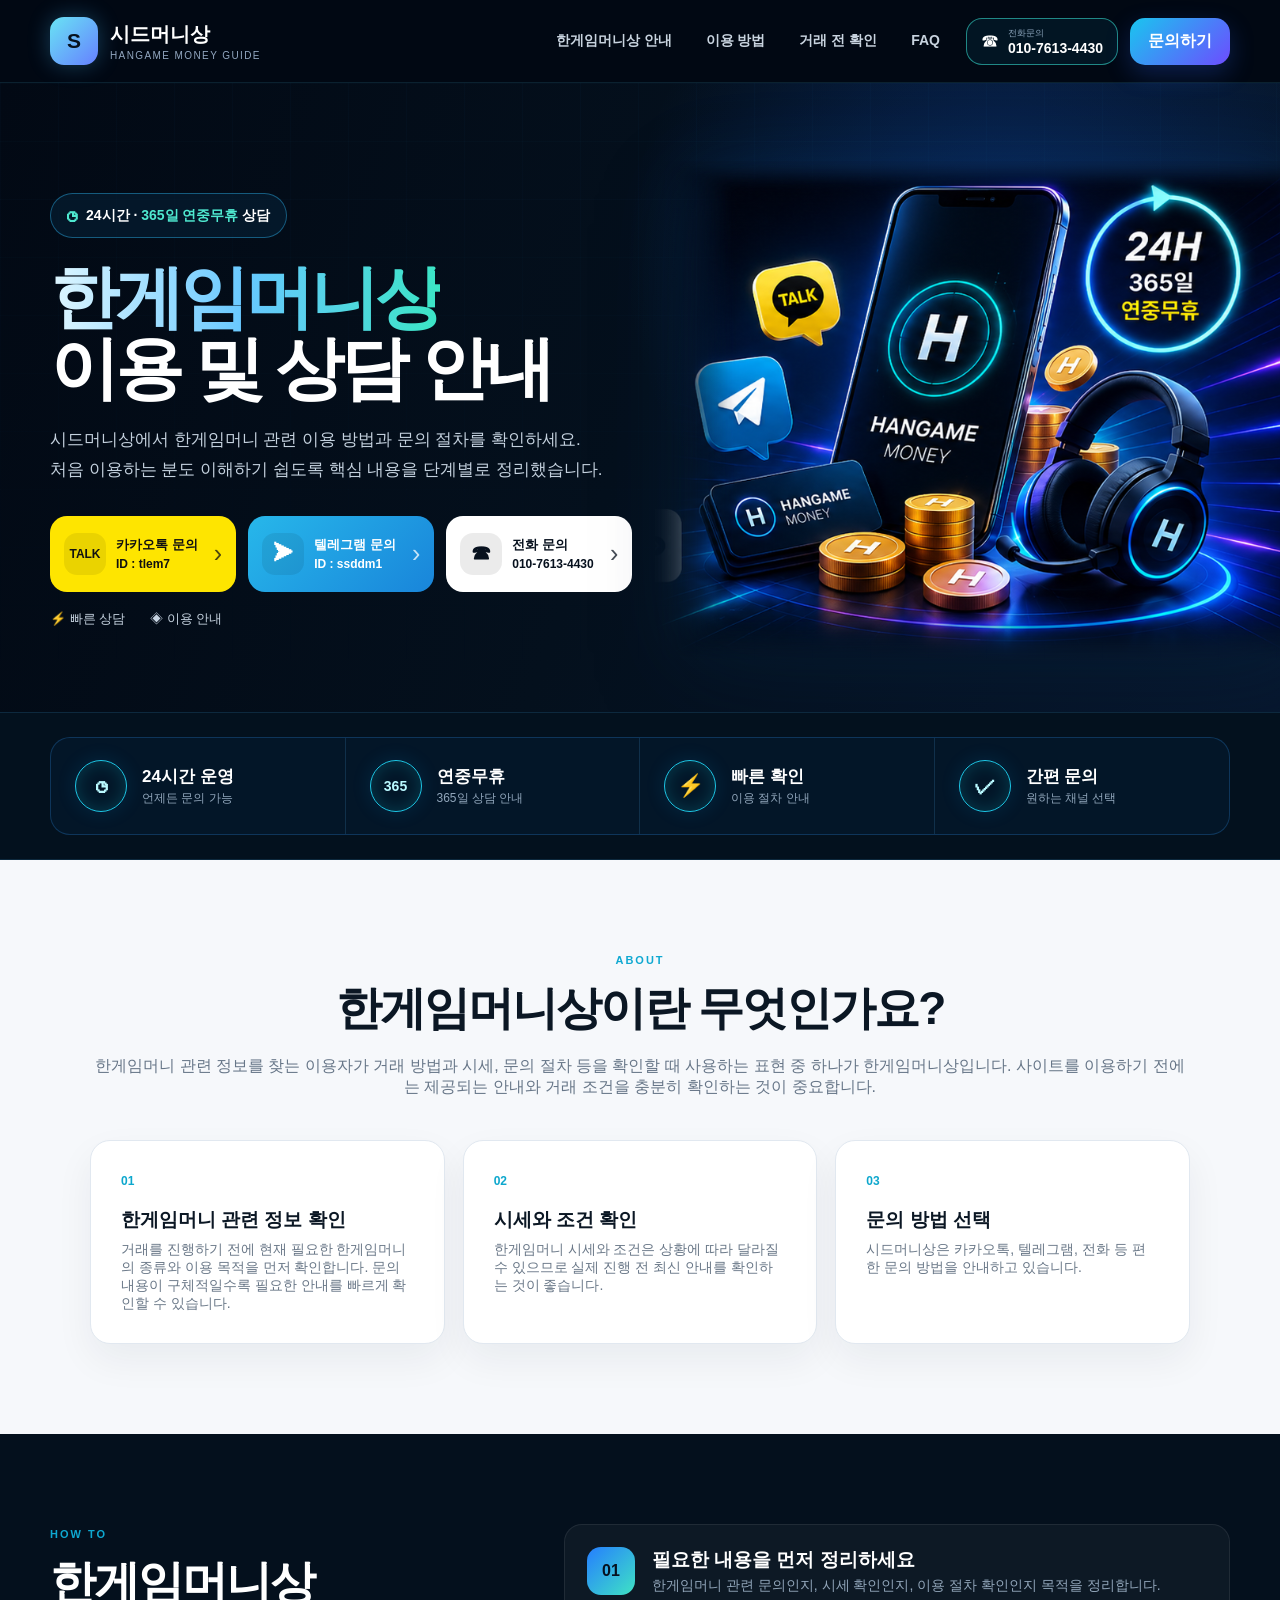
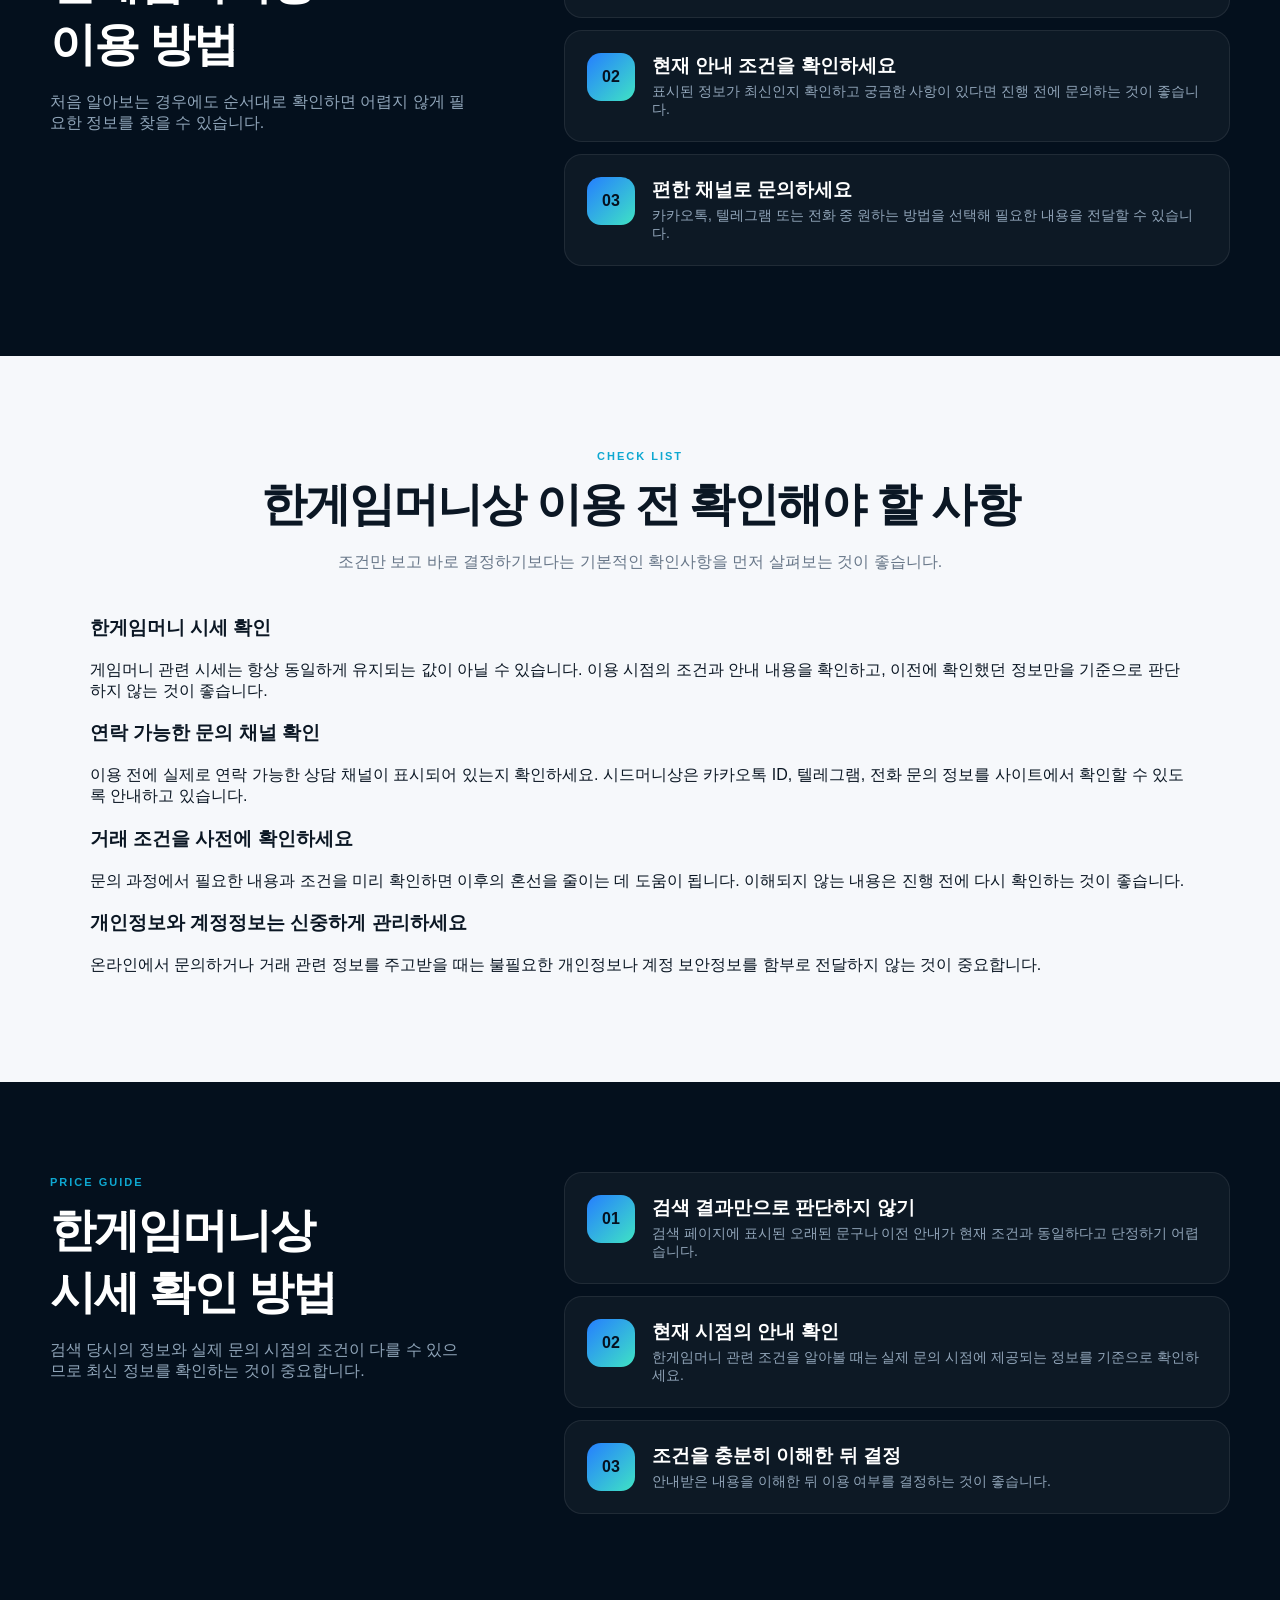
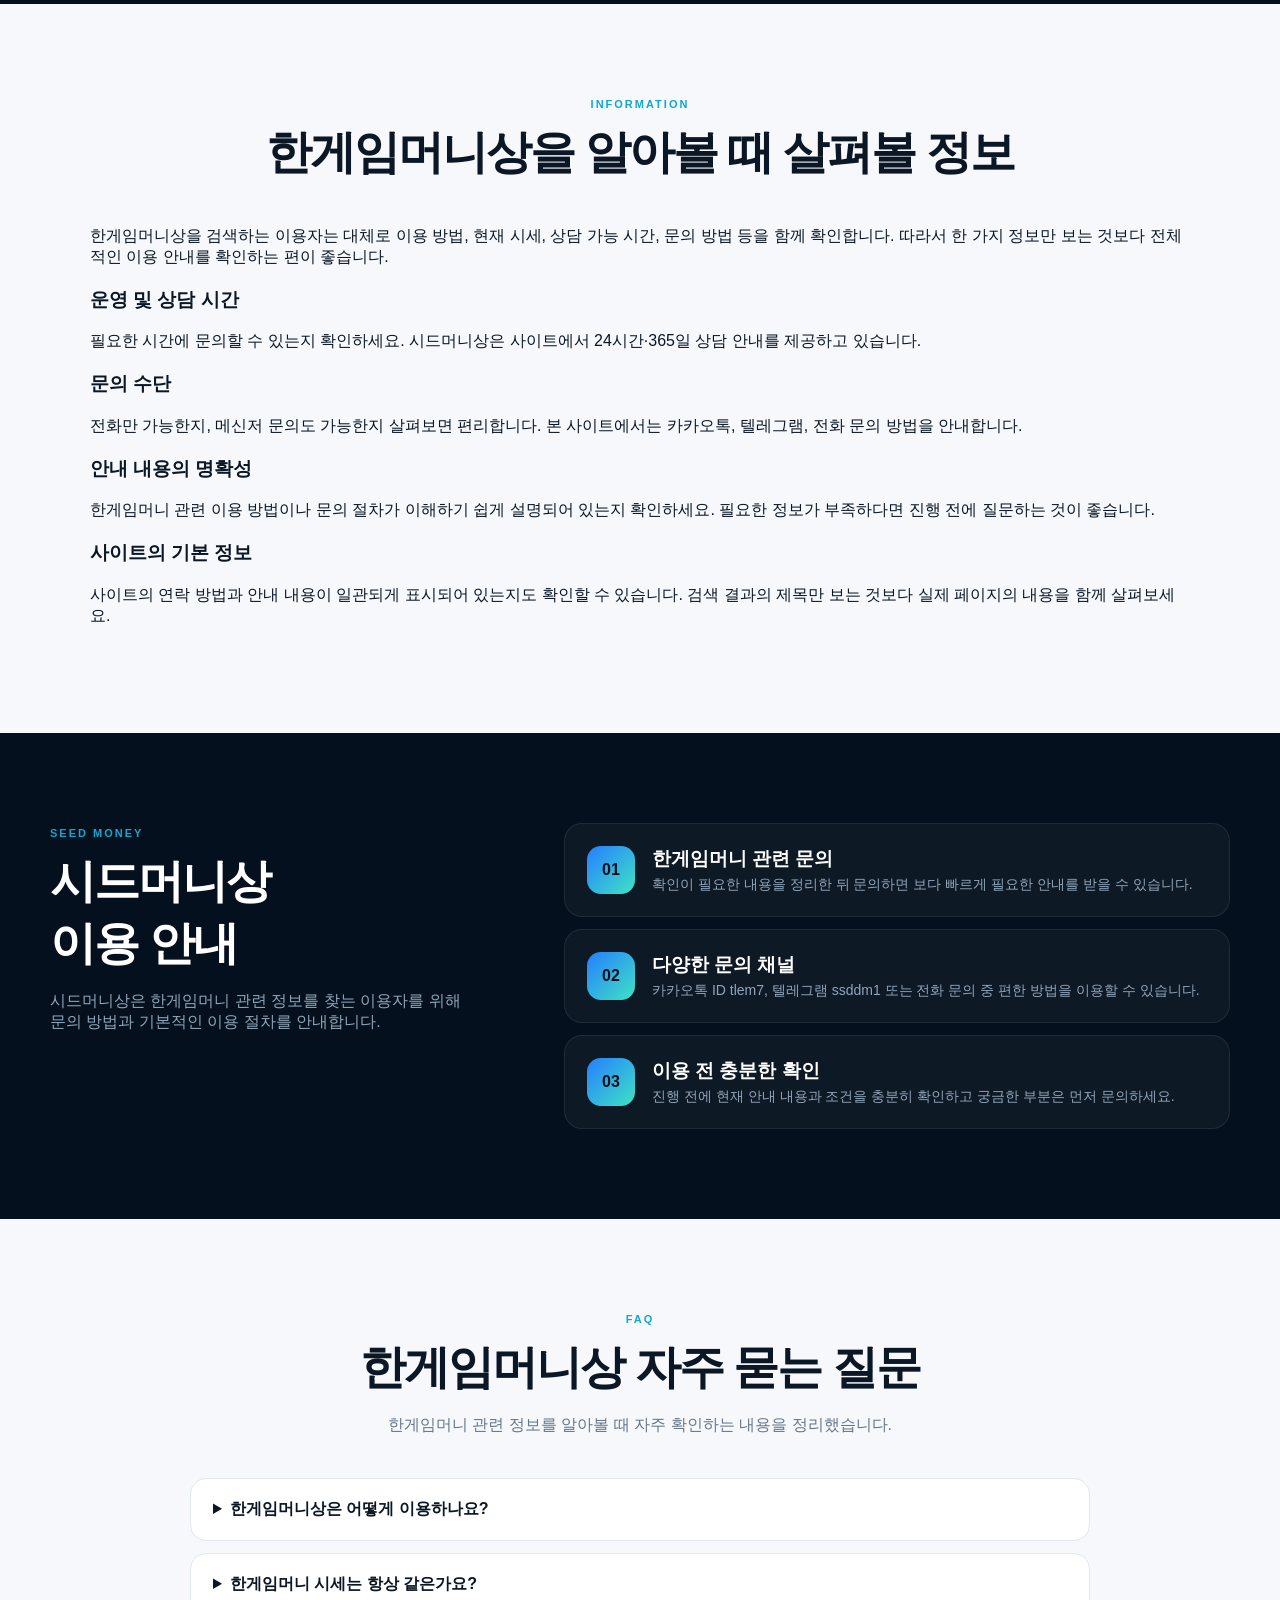
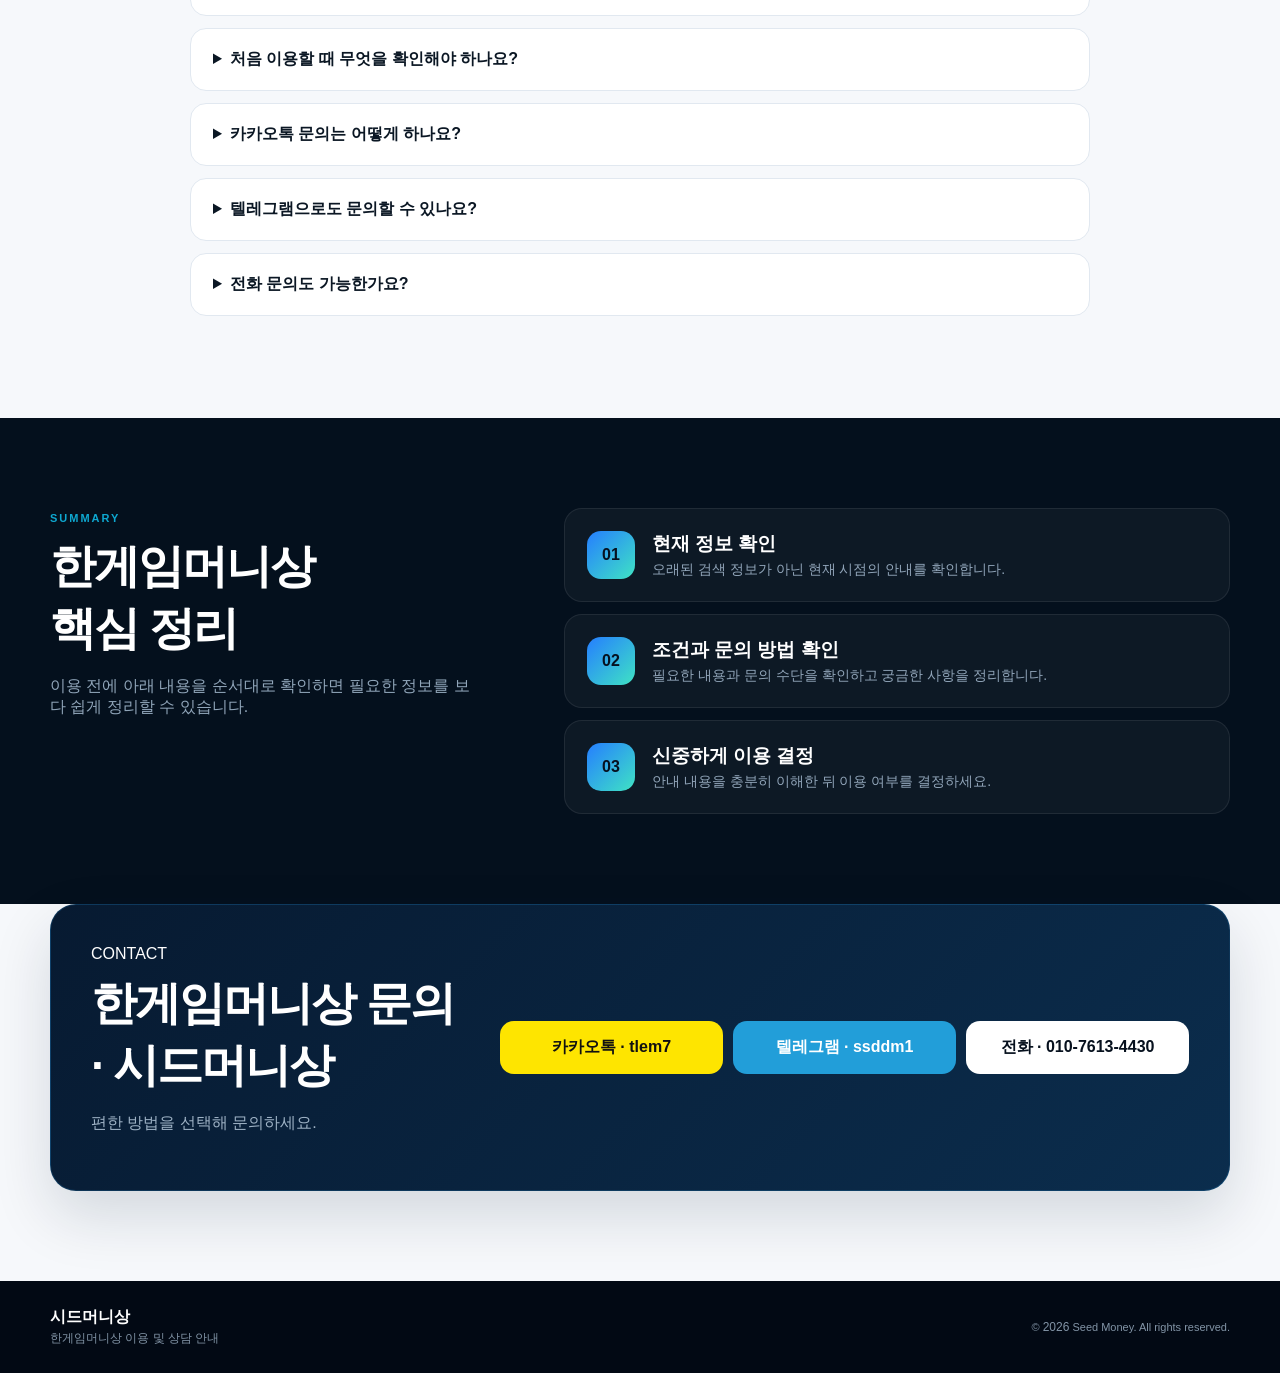
==== commit 467565eb: "Add files via upload" ====
--- a/index.html
+++ b/index.html
@@ -1,235 +1,98 @@
 <!doctype html>
 <html lang="ko">
 <head>
-  <meta charset="utf-8">
-  <meta name="viewport" content="width=device-width, initial-scale=1">
-  <title>한게임머니상 | 시드머니상 24시간 상담 안내</title>
-  <meta name="description" content="한게임머니상 및 시드머니상 관련 상담 안내. 24시간 365일 연중무휴, 카카오톡 ID, 텔레그램, 전화 문의를 한 곳에서 확인하세요.">
-  <meta name="keywords" content="한게임머니상, 시드머니상, 한게임머니, 한게임머니 상담">
-  <meta name="robots" content="index,follow,max-image-preview:large,max-snippet:-1,max-video-preview:-1">
-  <meta name="theme-color" content="#020914">
-  <link rel="canonical" href="https://xmaos001-droid.github.io/hangame-money/">
-  <link rel="stylesheet" href="./styles.css">
-
-  <meta property="og:type" content="website">
-  <meta property="og:locale" content="ko_KR">
-  <meta property="og:title" content="한게임머니상 | 시드머니상 24시간 상담 안내">
-  <meta property="og:description" content="한게임머니상·시드머니상 관련 문의를 카카오톡 ID, 텔레그램, 전화로 빠르게 확인하세요.">
-  <meta property="og:url" content="https://xmaos001-droid.github.io/hangame-money/">
-  <meta property="og:site_name" content="시드머니상">
-
-  <script type="application/ld+json">
-  {
-    "@context":"https://schema.org",
-    "@graph":[
-      {
-        "@type":"WebSite",
-        "url":"https://xmaos001-droid.github.io/hangame-money/",
-        "name":"시드머니상",
-        "alternateName":["한게임머니상","시드머니상"],
-        "inLanguage":"ko-KR"
-      },
-      {
-        "@type":"Organization",
-        "name":"시드머니상",
-        "url":"https://xmaos001-droid.github.io/hangame-money/",
-        "contactPoint":{
-          "@type":"ContactPoint",
-          "contactType":"customer service",
-          "telephone":"+82-10-7613-4430",
-          "availableLanguage":["Korean"]
-        }
-      }
-    ]
-  }
-  </script>
+<!-- Google tag (gtag.js) -->
+<script async src="https://www.googletagmanager.com/gtag/js?id=G-CXNK01B557"></script>
+<script>
+  window.dataLayer = window.dataLayer || [];
+  function gtag(){dataLayer.push(arguments);}
+  gtag('js', new Date());
+  gtag('config', 'G-CXNK01B557');
+</script>
+<meta charset="utf-8">
+<meta name="viewport" content="width=device-width, initial-scale=1">
+<title>한게임머니상 | 시드머니상 이용 안내</title>
+<meta name="description" content="한게임머니상 이용 방법, 시세 확인, 거래 전 확인사항과 문의 절차를 안내합니다. 시드머니상에서 한게임머니 관련 정보를 한눈에 확인하세요.">
+<meta name="keywords" content="한게임머니상">
+<meta name="robots" content="index,follow,max-image-preview:large,max-snippet:-1,max-video-preview:-1">
+<meta name="author" content="시드머니상">
+<meta name="theme-color" content="#020914">
+<link rel="canonical" href="https://xmaos001-droid.github.io/hangame-money/">
+<link rel="stylesheet" href="./styles.css">
+<meta property="og:type" content="website">
+<meta property="og:locale" content="ko_KR">
+<meta property="og:title" content="한게임머니상 | 시드머니상 이용 안내">
+<meta property="og:description" content="한게임머니상 이용 방법과 거래 전 확인사항, 상담 방법을 확인하세요.">
+<meta property="og:url" content="https://xmaos001-droid.github.io/hangame-money/">
+<meta property="og:site_name" content="시드머니상">
+<script type="application/ld+json">
+{
+  "@context":"https://schema.org",
+  "@graph":[
+    {"@type":"WebSite","url":"https://xmaos001-droid.github.io/hangame-money/","name":"시드머니상","alternateName":["한게임머니상"],"inLanguage":"ko-KR"},
+    {"@type":"WebPage","url":"https://xmaos001-droid.github.io/hangame-money/","name":"한게임머니상 | 시드머니상 이용 안내","description":"한게임머니상 이용 방법, 시세 확인, 거래 전 확인사항과 문의 절차를 안내합니다.","inLanguage":"ko-KR"}
+  ]
+}
+</script>
 </head>
 <body>
-  <header class="header">
-    <div class="wrap nav">
-      <a href="#top" class="brand">
-        <span class="brand-mark">S</span>
-        <span class="brand-copy">
-          <strong>시드머니상</strong>
-          <small>HANGAME MONEY GUIDE</small>
-        </span>
-      </a>
+<header class="header">
+  <div class="wrap nav">
+    <a href="#top" class="brand"><span class="brand-mark">S</span><span class="brand-copy"><strong>시드머니상</strong><small>HANGAME MONEY GUIDE</small></span></a>
+    <nav class="nav-links"><a href="#about">한게임머니상 안내</a><a href="#guide">이용 방법</a><a href="#check">거래 전 확인</a><a href="#faq">FAQ</a></nav>
+    <div class="nav-actions"><a href="tel:01076134430" class="phone-chip"><span class="phone-icon">☎</span><span><small>전화문의</small><strong>010-7613-4430</strong></span></a><a href="#contact" class="inquiry-btn">문의하기</a></div>
+  </div>
+</header>
+<main>
+<section id="top" class="hero">
+  <div class="wrap hero-grid"><div class="hero-copy"><div class="availability"><span class="clock">◷</span><span>24시간 · <b>365일 연중무휴</b> 상담</span></div>
+  <h1><span>한게임머니상</span><br>이용 및 상담 안내</h1>
+  <p class="hero-desc">시드머니상에서 한게임머니 관련 이용 방법과 문의 절차를 확인하세요.<br>처음 이용하는 분도 이해하기 쉽도록 핵심 내용을 단계별로 정리했습니다.</p>
+  <div class="cta-row"><button type="button" class="cta kakao" id="kakaoCopy"><span class="cta-icon">TALK</span><span class="cta-copy"><small>카카오톡 문의</small><strong>ID : tlem7</strong></span><span class="cta-arrow">›</span></button><a class="cta telegram" href="https://t.me/ssddm1" target="_blank" rel="noopener"><span class="cta-icon plane">➤</span><span class="cta-copy"><small>텔레그램 문의</small><strong>ID : ssddm1</strong></span><span class="cta-arrow">›</span></a><a class="cta phone" href="tel:01076134430"><span class="cta-icon phoneico">☎</span><span class="cta-copy"><small>전화 문의</small><strong>010-7613-4430</strong></span><span class="cta-arrow">›</span></a></div>
+  <div class="quick-row"><span>⚡ 빠른 상담</span><span>◈ 이용 안내</span></div></div>
+  <div class="hero-art"><div class="art-glow"></div><img src="./hero-visual.png" alt="한게임머니상 시드머니상 이용 안내"></div></div>
+</section>
+<section class="feature-strip"><div class="wrap feature-grid"><article><span class="feature-icon">◷</span><div><strong>24시간 운영</strong><small>언제든 문의 가능</small></div></article><article><span class="feature-icon small-num">365</span><div><strong>연중무휴</strong><small>365일 상담 안내</small></div></article><article><span class="feature-icon">⚡</span><div><strong>빠른 확인</strong><small>이용 절차 안내</small></div></article><article><span class="feature-icon">✓</span><div><strong>간편 문의</strong><small>원하는 채널 선택</small></div></article></div></section>
 
-      <nav class="nav-links">
-        <a href="#service">서비스 안내</a>
-        <a href="#guide">이용 안내</a>
-        <a href="#faq">자주 묻는 질문</a>
-      </nav>
+<section id="about" class="section light"><div class="wrap narrow"><div class="section-head"><span>ABOUT</span><h2>한게임머니상이란 무엇인가요?</h2><p>한게임머니 관련 정보를 찾는 이용자가 거래 방법과 시세, 문의 절차 등을 확인할 때 사용하는 표현 중 하나가 한게임머니상입니다. 사이트를 이용하기 전에는 제공되는 안내와 거래 조건을 충분히 확인하는 것이 중요합니다.</p></div>
+<div class="service-cards"><article><b>01</b><h3>한게임머니 관련 정보 확인</h3><p>거래를 진행하기 전에 현재 필요한 한게임머니의 종류와 이용 목적을 먼저 확인합니다. 문의 내용이 구체적일수록 필요한 안내를 빠르게 확인할 수 있습니다.</p></article><article><b>02</b><h3>시세와 조건 확인</h3><p>한게임머니 시세와 조건은 상황에 따라 달라질 수 있으므로 실제 진행 전 최신 안내를 확인하는 것이 좋습니다.</p></article><article><b>03</b><h3>문의 방법 선택</h3><p>시드머니상은 카카오톡, 텔레그램, 전화 등 편한 문의 방법을 안내하고 있습니다.</p></article></div></div></section>
 
-      <div class="nav-actions">
-        <a href="tel:01076134430" class="phone-chip">
-          <span class="phone-icon">☎</span>
-          <span>
-            <small>전화문의</small>
-            <strong>010-7613-4430</strong>
-          </span>
-        </a>
-        <a href="#contact" class="inquiry-btn">문의하기</a>
-      </div>
-    </div>
-  </header>
+<section id="guide" class="section dark"><div class="wrap guide-grid"><div><span class="eyebrow">HOW TO</span><h2>한게임머니상<br>이용 방법</h2><p>처음 알아보는 경우에도 순서대로 확인하면 어렵지 않게 필요한 정보를 찾을 수 있습니다.</p></div><div class="steps"><article><span>01</span><div><h3>필요한 내용을 먼저 정리하세요</h3><p>한게임머니 관련 문의인지, 시세 확인인지, 이용 절차 확인인지 목적을 정리합니다.</p></div></article><article><span>02</span><div><h3>현재 안내 조건을 확인하세요</h3><p>표시된 정보가 최신인지 확인하고 궁금한 사항이 있다면 진행 전에 문의하는 것이 좋습니다.</p></div></article><article><span>03</span><div><h3>편한 채널로 문의하세요</h3><p>카카오톡, 텔레그램 또는 전화 중 원하는 방법을 선택해 필요한 내용을 전달할 수 있습니다.</p></div></article></div></div></section>
 
-  <main>
-    <section id="top" class="hero">
-      <div class="wrap hero-grid">
-        <div class="hero-copy">
-          <div class="availability">
-            <span class="clock">◷</span>
-            <span>24시간 · <b>365일 연중무휴</b> 상담</span>
-          </div>
+<section id="check" class="section light"><div class="wrap narrow"><div class="section-head"><span>CHECK LIST</span><h2>한게임머니상 이용 전 확인해야 할 사항</h2><p>조건만 보고 바로 결정하기보다는 기본적인 확인사항을 먼저 살펴보는 것이 좋습니다.</p></div>
+<h3>한게임머니 시세 확인</h3><p>게임머니 관련 시세는 항상 동일하게 유지되는 값이 아닐 수 있습니다. 이용 시점의 조건과 안내 내용을 확인하고, 이전에 확인했던 정보만을 기준으로 판단하지 않는 것이 좋습니다.</p>
+<h3>연락 가능한 문의 채널 확인</h3><p>이용 전에 실제로 연락 가능한 상담 채널이 표시되어 있는지 확인하세요. 시드머니상은 카카오톡 ID, 텔레그램, 전화 문의 정보를 사이트에서 확인할 수 있도록 안내하고 있습니다.</p>
+<h3>거래 조건을 사전에 확인하세요</h3><p>문의 과정에서 필요한 내용과 조건을 미리 확인하면 이후의 혼선을 줄이는 데 도움이 됩니다. 이해되지 않는 내용은 진행 전에 다시 확인하는 것이 좋습니다.</p>
+<h3>개인정보와 계정정보는 신중하게 관리하세요</h3><p>온라인에서 문의하거나 거래 관련 정보를 주고받을 때는 불필요한 개인정보나 계정 보안정보를 함부로 전달하지 않는 것이 중요합니다.</p>
+</div></section>
 
-          <h1><span>한게임머니상</span><br>빠르고 편리한 상담</h1>
+<section class="section dark"><div class="wrap guide-grid"><div><span class="eyebrow">PRICE GUIDE</span><h2>한게임머니상<br>시세 확인 방법</h2><p>검색 당시의 정보와 실제 문의 시점의 조건이 다를 수 있으므로 최신 정보를 확인하는 것이 중요합니다.</p></div><div class="steps"><article><span>01</span><div><h3>검색 결과만으로 판단하지 않기</h3><p>검색 페이지에 표시된 오래된 문구나 이전 안내가 현재 조건과 동일하다고 단정하기 어렵습니다.</p></div></article><article><span>02</span><div><h3>현재 시점의 안내 확인</h3><p>한게임머니 관련 조건을 알아볼 때는 실제 문의 시점에 제공되는 정보를 기준으로 확인하세요.</p></div></article><article><span>03</span><div><h3>조건을 충분히 이해한 뒤 결정</h3><p>안내받은 내용을 이해한 뒤 이용 여부를 결정하는 것이 좋습니다.</p></div></article></div></div></section>
 
-          <p class="hero-desc">
-            한게임머니상 및 시드머니상 관련 문의를 한 곳에서 확인하세요.<br>
-            카카오톡, 텔레그램, 전화 등 편한 방법으로 빠르게 상담할 수 있습니다.
-          </p>
+<section class="section light"><div class="wrap narrow"><div class="section-head"><span>INFORMATION</span><h2>한게임머니상을 알아볼 때 살펴볼 정보</h2></div>
+<p>한게임머니상을 검색하는 이용자는 대체로 이용 방법, 현재 시세, 상담 가능 시간, 문의 방법 등을 함께 확인합니다. 따라서 한 가지 정보만 보는 것보다 전체적인 이용 안내를 확인하는 편이 좋습니다.</p>
+<h3>운영 및 상담 시간</h3><p>필요한 시간에 문의할 수 있는지 확인하세요. 시드머니상은 사이트에서 24시간·365일 상담 안내를 제공하고 있습니다.</p>
+<h3>문의 수단</h3><p>전화만 가능한지, 메신저 문의도 가능한지 살펴보면 편리합니다. 본 사이트에서는 카카오톡, 텔레그램, 전화 문의 방법을 안내합니다.</p>
+<h3>안내 내용의 명확성</h3><p>한게임머니 관련 이용 방법이나 문의 절차가 이해하기 쉽게 설명되어 있는지 확인하세요. 필요한 정보가 부족하다면 진행 전에 질문하는 것이 좋습니다.</p>
+<h3>사이트의 기본 정보</h3><p>사이트의 연락 방법과 안내 내용이 일관되게 표시되어 있는지도 확인할 수 있습니다. 검색 결과의 제목만 보는 것보다 실제 페이지의 내용을 함께 살펴보세요.</p>
+</div></section>
 
-          <div class="cta-row">
-            <button type="button" class="cta kakao" id="kakaoCopy">
-              <span class="cta-icon">TALK</span>
-              <span class="cta-copy">
-                <small>카카오톡 문의</small>
-                <strong>ID : tlem7</strong>
-              </span>
-              <span class="cta-arrow">›</span>
-            </button>
+<section class="section dark"><div class="wrap guide-grid"><div><span class="eyebrow">SEED MONEY</span><h2>시드머니상<br>이용 안내</h2><p>시드머니상은 한게임머니 관련 정보를 찾는 이용자를 위해 문의 방법과 기본적인 이용 절차를 안내합니다.</p></div><div class="steps"><article><span>01</span><div><h3>한게임머니 관련 문의</h3><p>확인이 필요한 내용을 정리한 뒤 문의하면 보다 빠르게 필요한 안내를 받을 수 있습니다.</p></div></article><article><span>02</span><div><h3>다양한 문의 채널</h3><p>카카오톡 ID tlem7, 텔레그램 ssddm1 또는 전화 문의 중 편한 방법을 이용할 수 있습니다.</p></div></article><article><span>03</span><div><h3>이용 전 충분한 확인</h3><p>진행 전에 현재 안내 내용과 조건을 충분히 확인하고 궁금한 부분은 먼저 문의하세요.</p></div></article></div></div></section>
 
-            <a class="cta telegram" href="https://t.me/ssddm1" target="_blank" rel="noopener">
-              <span class="cta-icon plane">➤</span>
-              <span class="cta-copy">
-                <small>텔레그램 문의</small>
-                <strong>ID : ssddm1</strong>
-              </span>
-              <span class="cta-arrow">›</span>
-            </a>
+<section id="faq" class="section light"><div class="wrap faq-wrap"><div class="section-head"><span>FAQ</span><h2>한게임머니상 자주 묻는 질문</h2><p>한게임머니 관련 정보를 알아볼 때 자주 확인하는 내용을 정리했습니다.</p></div>
+<details><summary>한게임머니상은 어떻게 이용하나요?</summary><p>먼저 필요한 내용을 정리하고 현재 안내되는 이용 조건을 확인한 뒤 원하는 문의 채널을 선택하면 됩니다.</p></details>
+<details><summary>한게임머니 시세는 항상 같은가요?</summary><p>시세나 이용 조건은 시점과 상황에 따라 달라질 수 있으므로 실제 이용 전에 최신 정보를 확인하는 것이 좋습니다.</p></details>
+<details><summary>처음 이용할 때 무엇을 확인해야 하나요?</summary><p>문의 방법, 현재 조건, 필요한 정보와 주의사항을 먼저 확인하세요. 이해되지 않는 내용이 있다면 진행 전에 문의하는 것이 좋습니다.</p></details>
+<details><summary>카카오톡 문의는 어떻게 하나요?</summary><p>카카오톡 문의 버튼을 누르면 ID tlem7이 복사됩니다. 카카오톡에서 해당 ID를 검색해 문의할 수 있습니다.</p></details>
+<details><summary>텔레그램으로도 문의할 수 있나요?</summary><p>네. 사이트의 텔레그램 버튼을 통해 ssddm1 계정으로 이동할 수 있습니다.</p></details>
+<details><summary>전화 문의도 가능한가요?</summary><p>사이트 상단과 문의 영역에 표시된 010-7613-4430 번호를 통해 문의할 수 있습니다.</p></details>
+</div></section>
 
-            <a class="cta phone" href="tel:01076134430">
-              <span class="cta-icon phoneico">☎</span>
-              <span class="cta-copy">
-                <small>전화 문의</small>
-                <strong>010-7613-4430</strong>
-              </span>
-              <span class="cta-arrow">›</span>
-            </a>
-          </div>
+<section class="section dark"><div class="wrap guide-grid"><div><span class="eyebrow">SUMMARY</span><h2>한게임머니상<br>핵심 정리</h2><p>이용 전에 아래 내용을 순서대로 확인하면 필요한 정보를 보다 쉽게 정리할 수 있습니다.</p></div><div class="steps"><article><span>01</span><div><h3>현재 정보 확인</h3><p>오래된 검색 정보가 아닌 현재 시점의 안내를 확인합니다.</p></div></article><article><span>02</span><div><h3>조건과 문의 방법 확인</h3><p>필요한 내용과 문의 수단을 확인하고 궁금한 사항을 정리합니다.</p></div></article><article><span>03</span><div><h3>신중하게 이용 결정</h3><p>안내 내용을 충분히 이해한 뒤 이용 여부를 결정하세요.</p></div></article></div></div></section>
 
-          <div class="quick-row">
-            <span>⚡ 빠른 상담</span>
-            <span>◈ 간편 문의</span>
-          </div>
-        </div>
-
-        <div class="hero-art">
-          <div class="art-glow"></div>
-          <img src="./hero-visual.png" alt="한게임머니상 상담 안내 비주얼">
-        </div>
-      </div>
-    </section>
-
-    <section class="feature-strip">
-      <div class="wrap feature-grid">
-        <article>
-          <span class="feature-icon">◷</span>
-          <div><strong>24시간 운영</strong><small>언제든지 문의 가능</small></div>
-        </article>
-        <article>
-          <span class="feature-icon small-num">365</span>
-          <div><strong>연중무휴</strong><small>365일 동일 운영</small></div>
-        </article>
-        <article>
-          <span class="feature-icon">⚡</span>
-          <div><strong>빠른 상담</strong><small>신속한 문의 안내</small></div>
-        </article>
-        <article>
-          <span class="feature-icon">✓</span>
-          <div><strong>간편 문의</strong><small>원하는 채널로 바로 문의</small></div>
-        </article>
-      </div>
-    </section>
-
-    <section id="service" class="section light">
-      <div class="wrap narrow">
-        <div class="section-head">
-          <span>SERVICE</span>
-          <h2>한게임머니상 상담 안내</h2>
-          <p>필요한 문의를 빠르게 확인할 수 있도록 핵심 정보만 간결하게 안내합니다.</p>
-        </div>
-
-        <div class="service-cards">
-          <article><b>01</b><h3>한게임머니상 문의</h3><p>한게임머니 관련 문의 내용을 확인하고 상담 가능한 방법을 안내합니다.</p></article>
-          <article><b>02</b><h3>시드머니상 안내</h3><p>시드머니상 관련 기본 안내와 문의 절차를 쉽게 확인할 수 있습니다.</p></article>
-          <article><b>03</b><h3>24시간 문의</h3><p>카카오톡 ID, 텔레그램, 전화 중 편한 채널을 선택할 수 있습니다.</p></article>
-        </div>
-      </div>
-    </section>
-
-    <section id="guide" class="section dark">
-      <div class="wrap guide-grid">
-        <div>
-          <span class="eyebrow">HOW TO</span>
-          <h2>간단하게<br>문의하세요</h2>
-          <p>원하는 채널을 선택하고 필요한 내용을 전달하면 됩니다.</p>
-        </div>
-        <div class="steps">
-          <article><span>01</span><div><h3>문의 채널 선택</h3><p>카카오톡 ID, 텔레그램 또는 전화 중 편한 방법을 선택하세요.</p></div></article>
-          <article><span>02</span><div><h3>문의 내용 전달</h3><p>확인이 필요한 내용을 간단하게 전달해주세요.</p></div></article>
-          <article><span>03</span><div><h3>상담 안내 확인</h3><p>문의 내용에 맞는 안내를 확인할 수 있습니다.</p></div></article>
-        </div>
-      </div>
-    </section>
-
-    <section id="faq" class="section light">
-      <div class="wrap faq-wrap">
-        <div class="section-head">
-          <span>FAQ</span>
-          <h2>자주 묻는 질문</h2>
-        </div>
-
-        <details>
-          <summary>카카오톡 문의는 어떻게 하나요?</summary>
-          <p>카카오톡 문의 버튼을 누르면 ID tlem7이 복사됩니다. 카카오톡에서 검색해 문의해주세요.</p>
-        </details>
-        <details>
-          <summary>텔레그램은 바로 연결되나요?</summary>
-          <p>네. 텔레그램 버튼을 누르면 ssddm1 계정으로 이동합니다.</p>
-        </details>
-        <details>
-          <summary>전화번호는 어디서 확인하나요?</summary>
-          <p>상단과 문의 버튼에 010-7613-4430이 표시되어 있습니다.</p>
-        </details>
-      </div>
-    </section>
-
-    <section id="contact" class="contact-section">
-      <div class="wrap contact-box">
-        <div>
-          <span>CONTACT</span>
-          <h2>24시간 · 365일 연중무휴 문의</h2>
-          <p>편한 방법을 선택해 문의하세요.</p>
-        </div>
-        <div class="contact-buttons">
-          <button type="button" class="contact-btn kakao" id="kakaoCopy2">카카오톡 · tlem7</button>
-          <a class="contact-btn telegram" href="https://t.me/ssddm1" target="_blank" rel="noopener">텔레그램 · ssddm1</a>
-          <a class="contact-btn phone" href="tel:01076134430">전화 · 010-7613-4430</a>
-        </div>
-      </div>
-    </section>
-  </main>
-
-  <footer class="footer">
-    <div class="wrap footer-inner">
-      <div><strong>시드머니상</strong><span>한게임머니상 · 시드머니상 상담 안내</span></div>
-      <small>© <span id="year"></span> Seed Money. All rights reserved.</small>
-    </div>
-  </footer>
-
-  <div class="toast" id="toast">카카오톡 ID tlem7이 복사되었습니다.</div>
-  <script src="./script.js"></script>
+<section id="contact" class="contact-section"><div class="wrap contact-box"><div><span>CONTACT</span><h2>한게임머니상 문의 · 시드머니상</h2><p>편한 방법을 선택해 문의하세요.</p></div><div class="contact-buttons"><button type="button" class="contact-btn kakao" id="kakaoCopy2">카카오톡 · tlem7</button><a class="contact-btn telegram" href="https://t.me/ssddm1" target="_blank" rel="noopener">텔레그램 · ssddm1</a><a class="contact-btn phone" href="tel:01076134430">전화 · 010-7613-4430</a></div></div></section>
+</main>
+<footer class="footer"><div class="wrap footer-inner"><div><strong>시드머니상</strong><span>한게임머니상 이용 및 상담 안내</span></div><small>© <span id="year"></span> Seed Money. All rights reserved.</small></div></footer>
+<div class="toast" id="toast">카카오톡 ID tlem7이 복사되었습니다.</div>
+<script src="./script.js"></script>
 </body>
 </html>
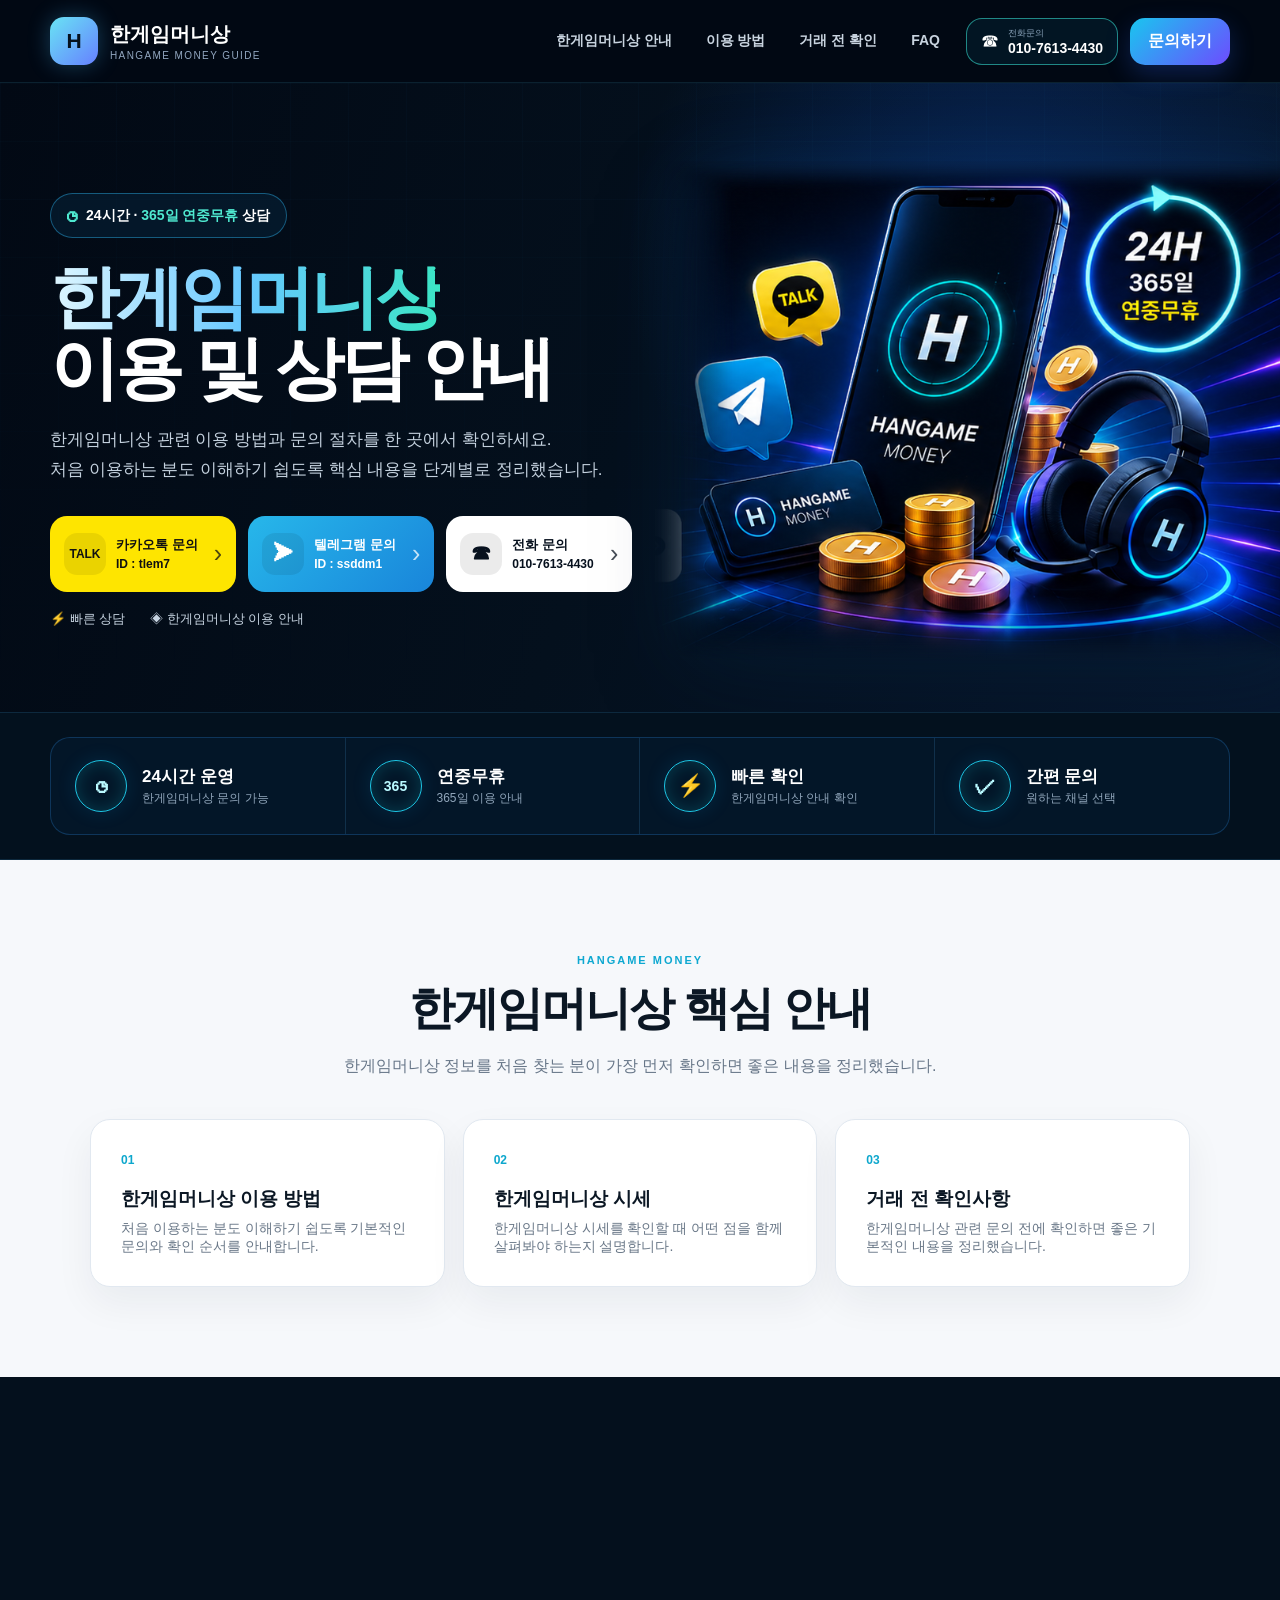
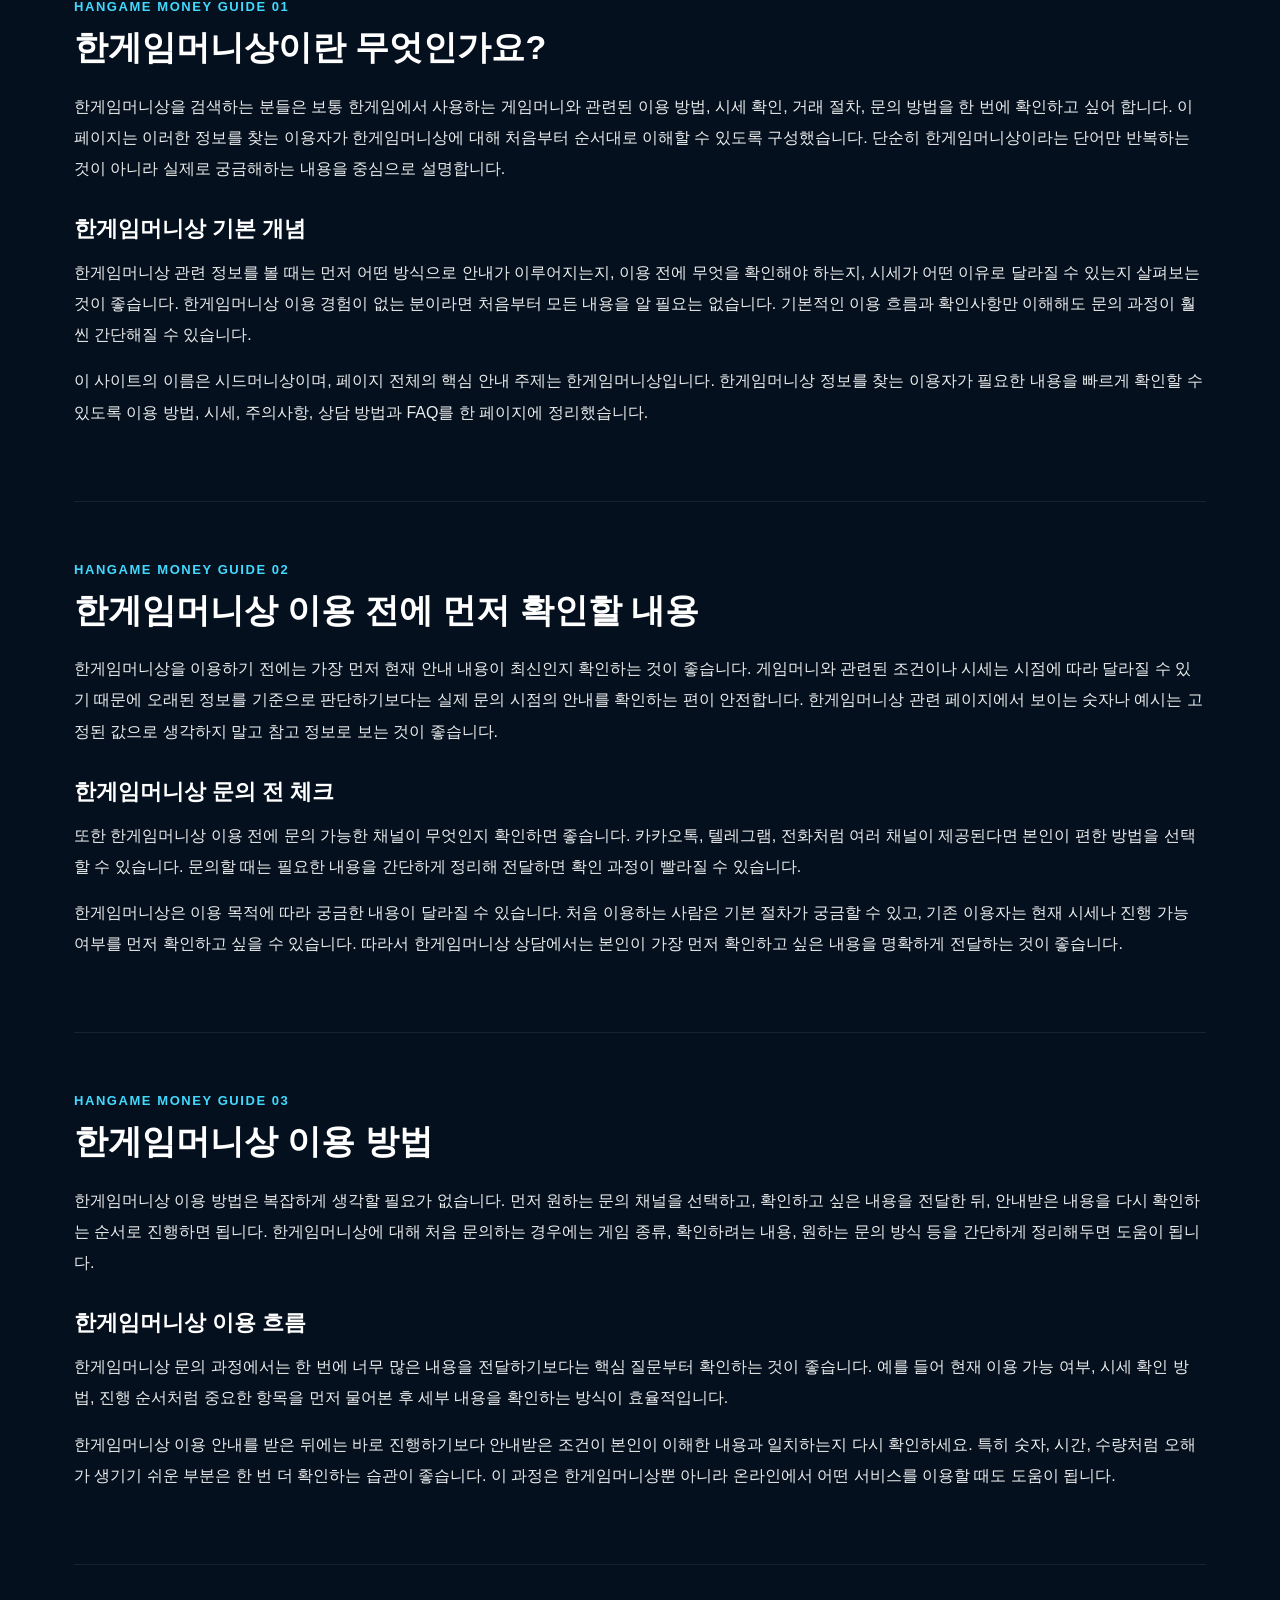
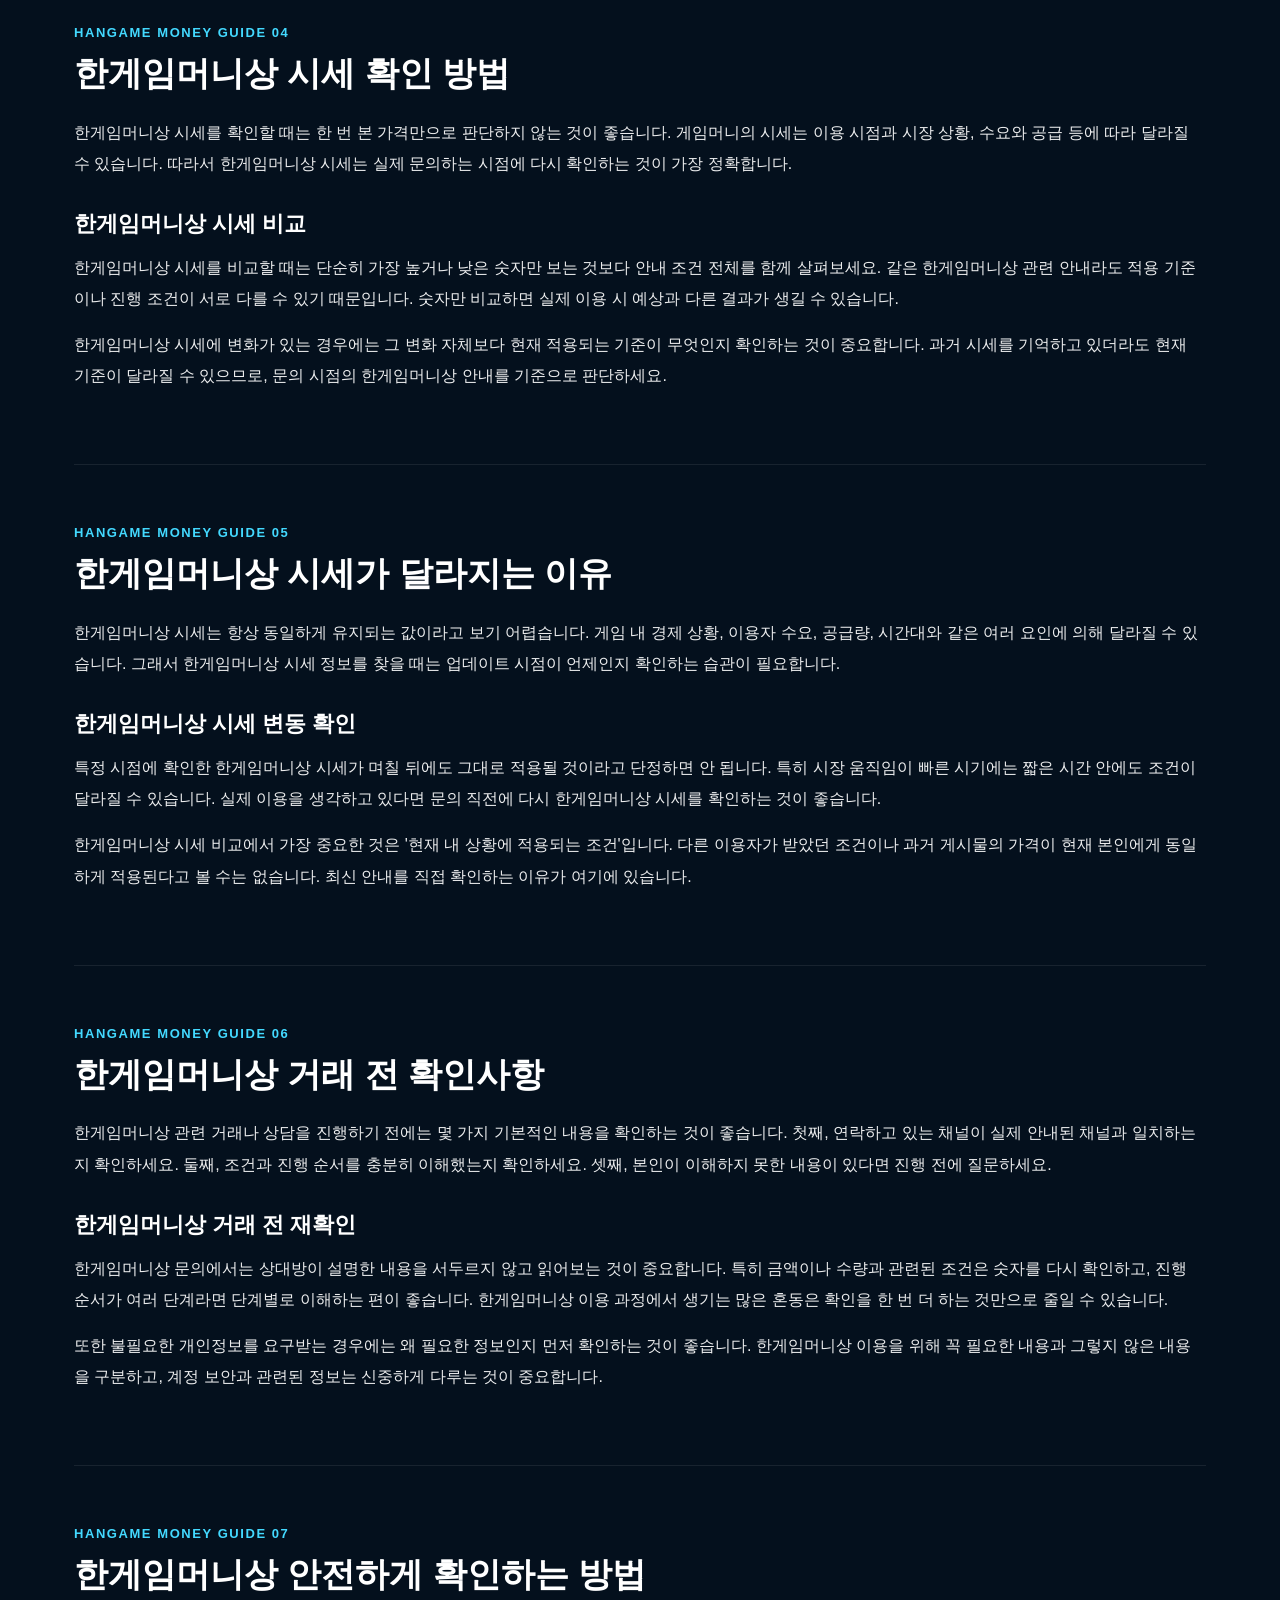
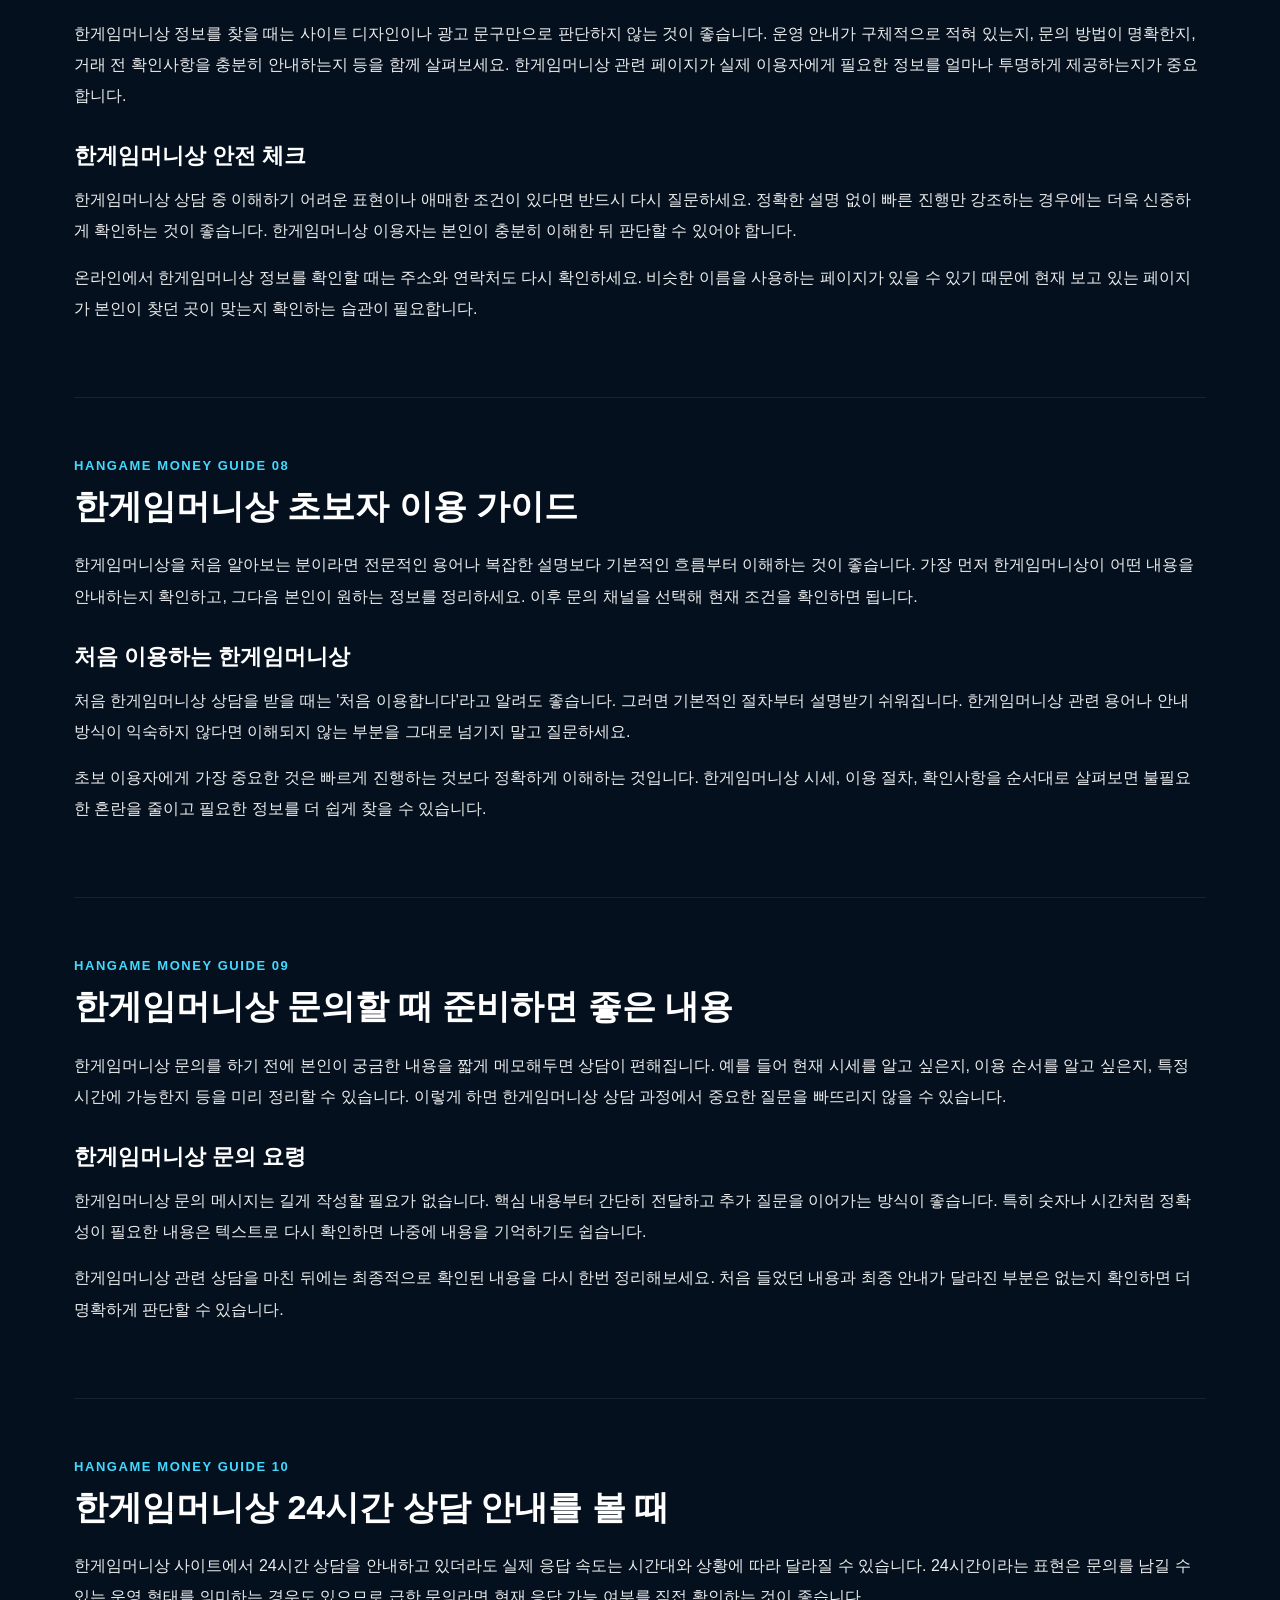
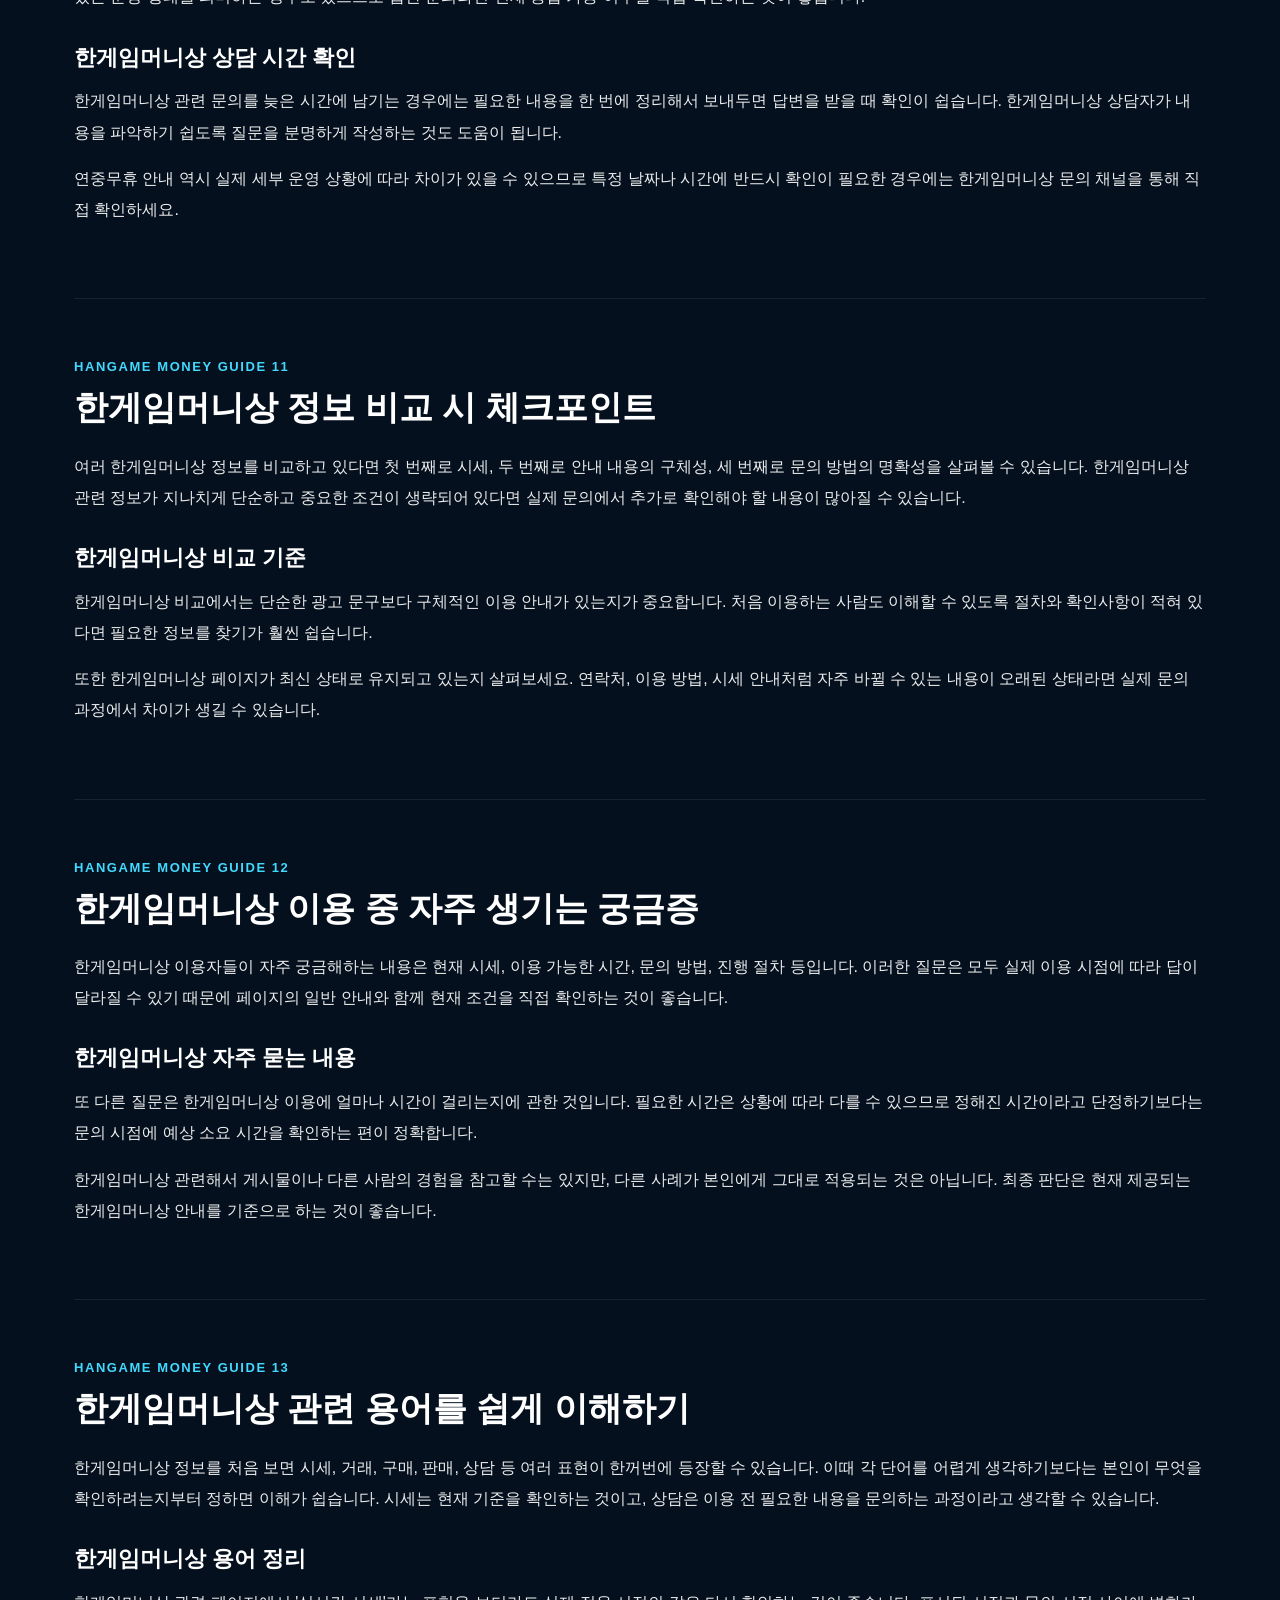
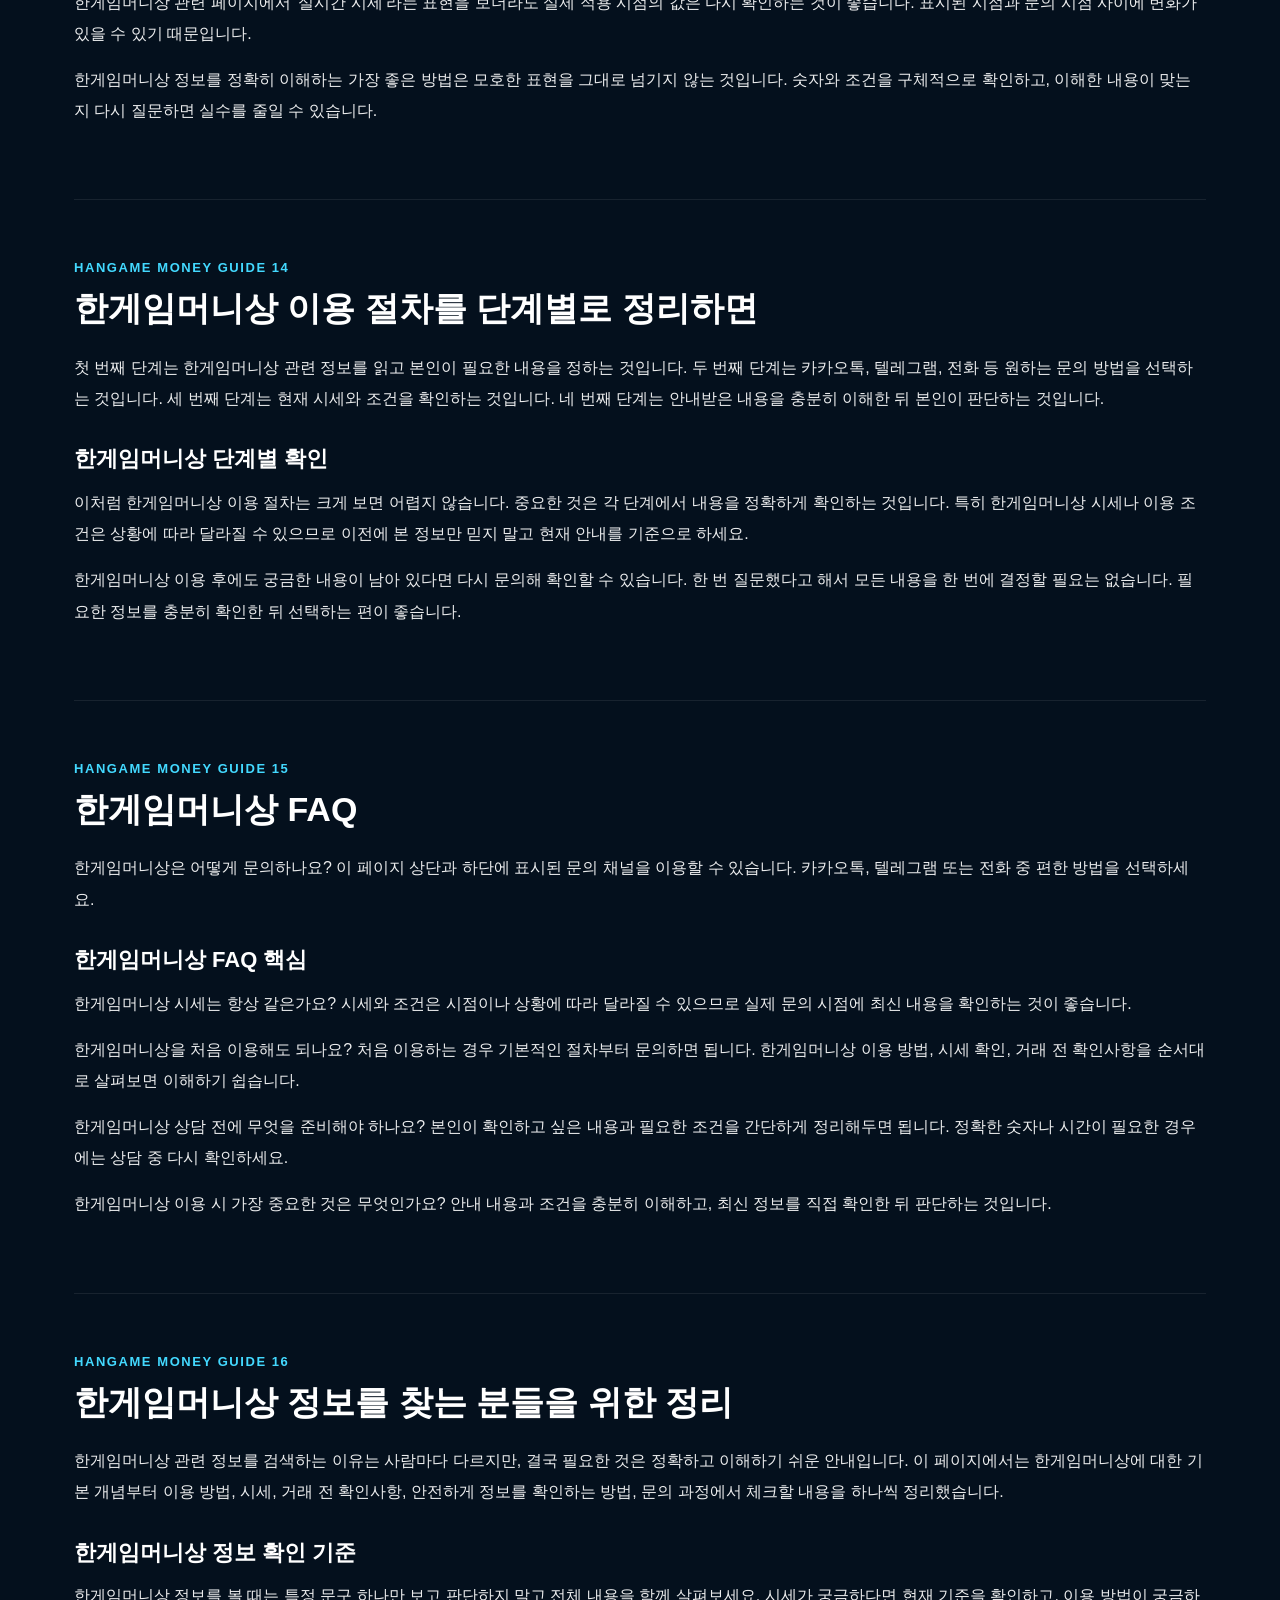
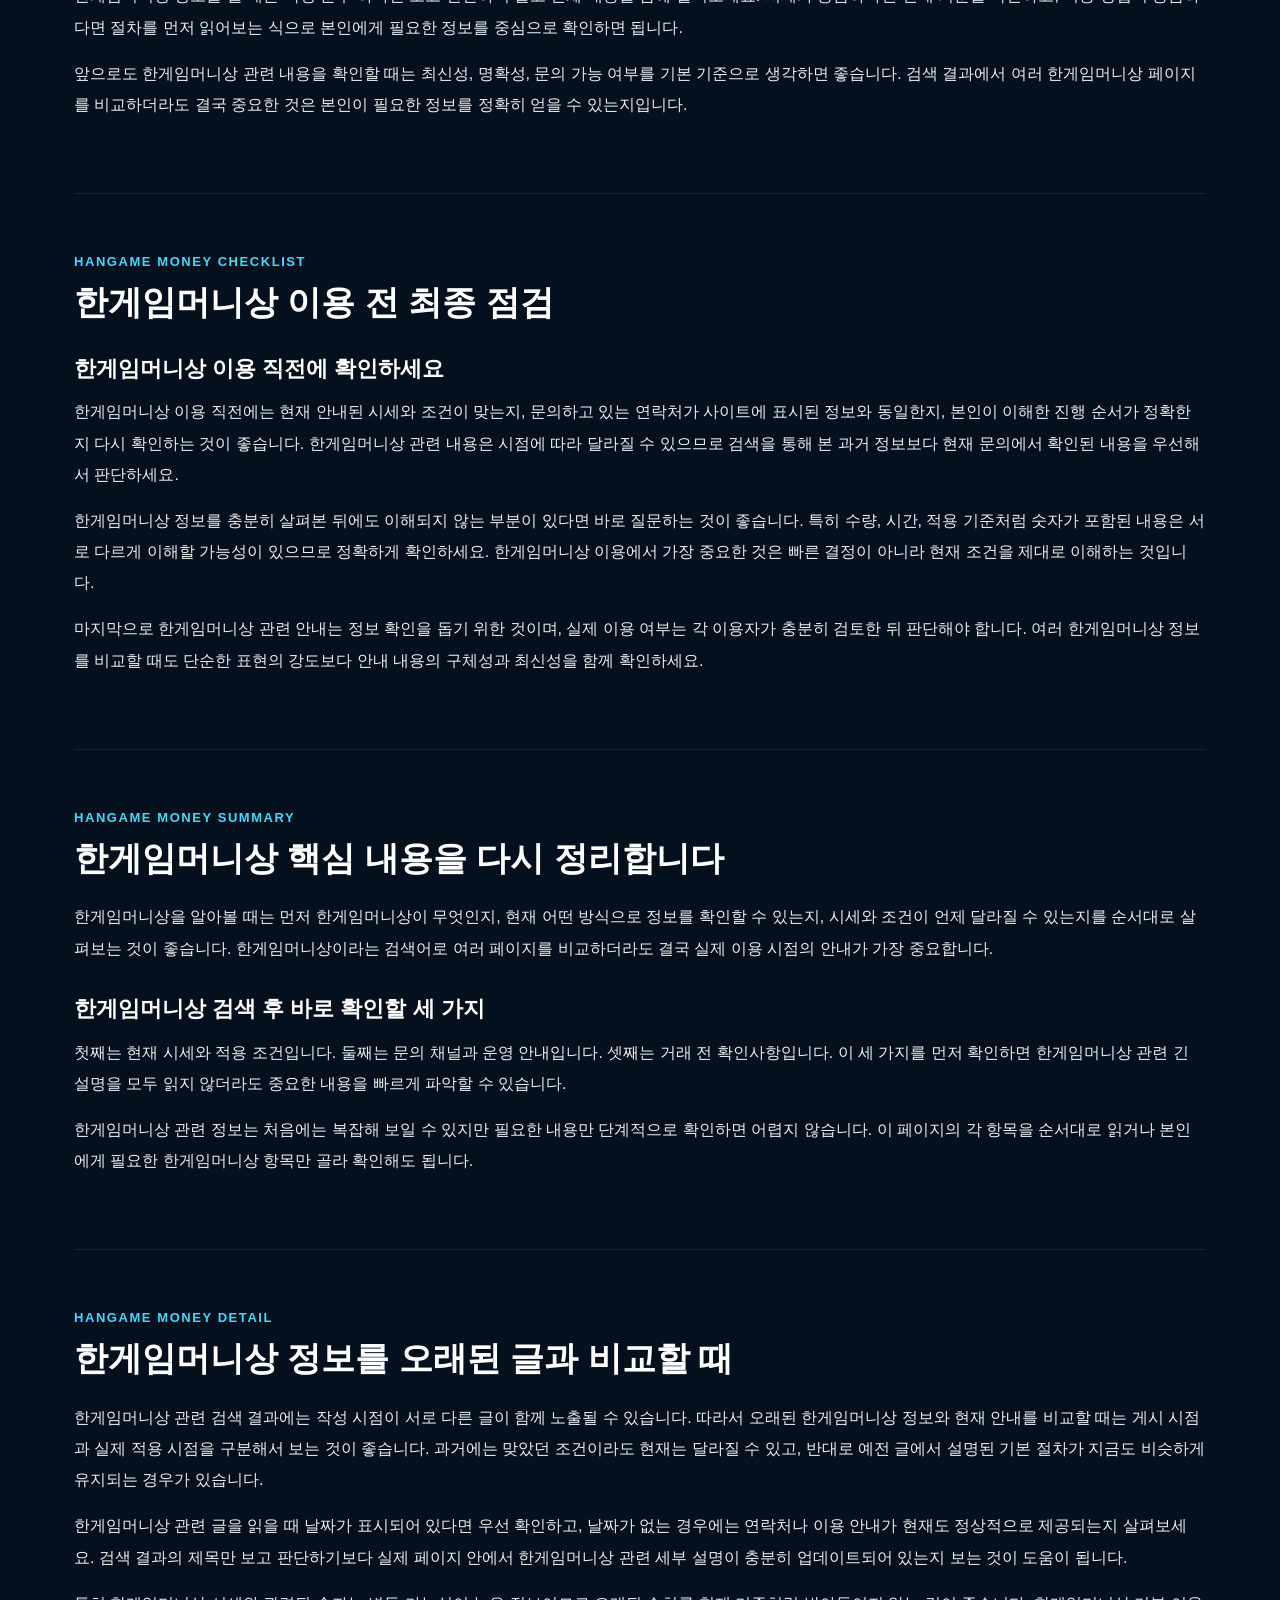
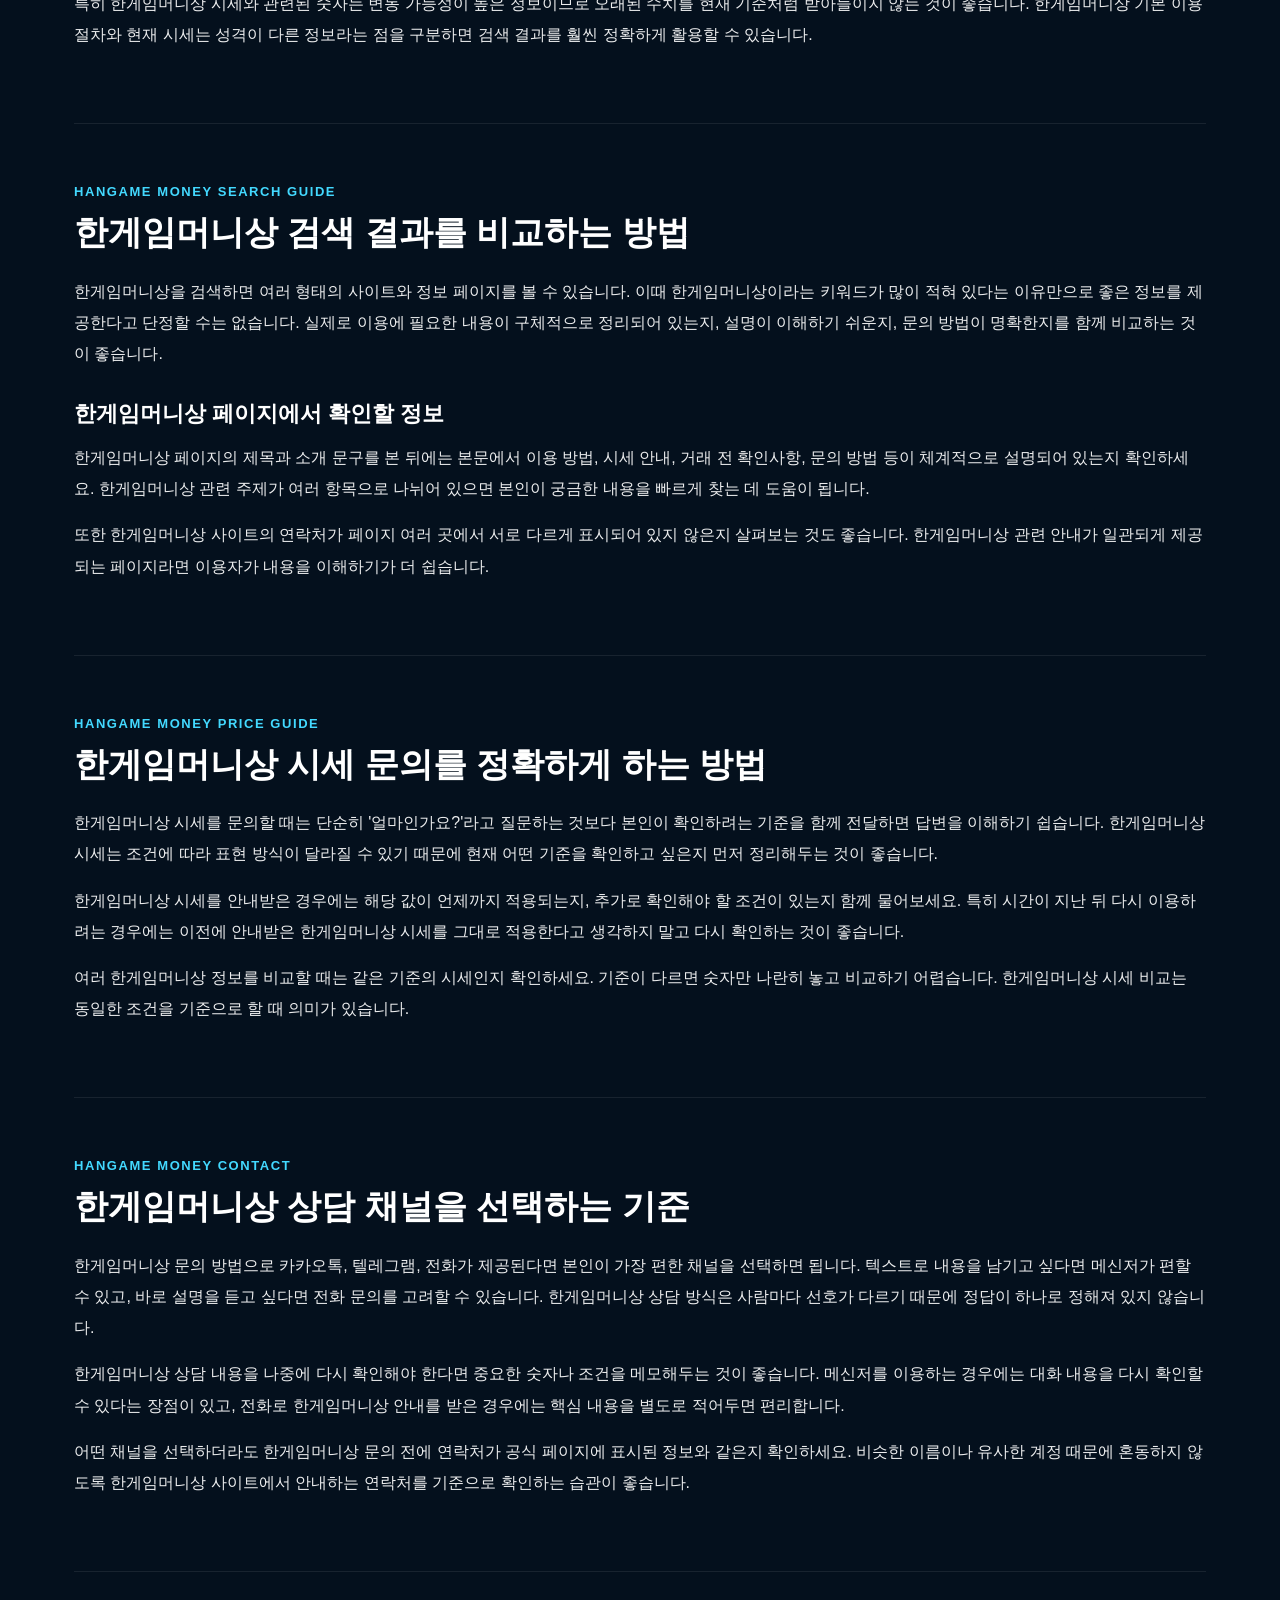
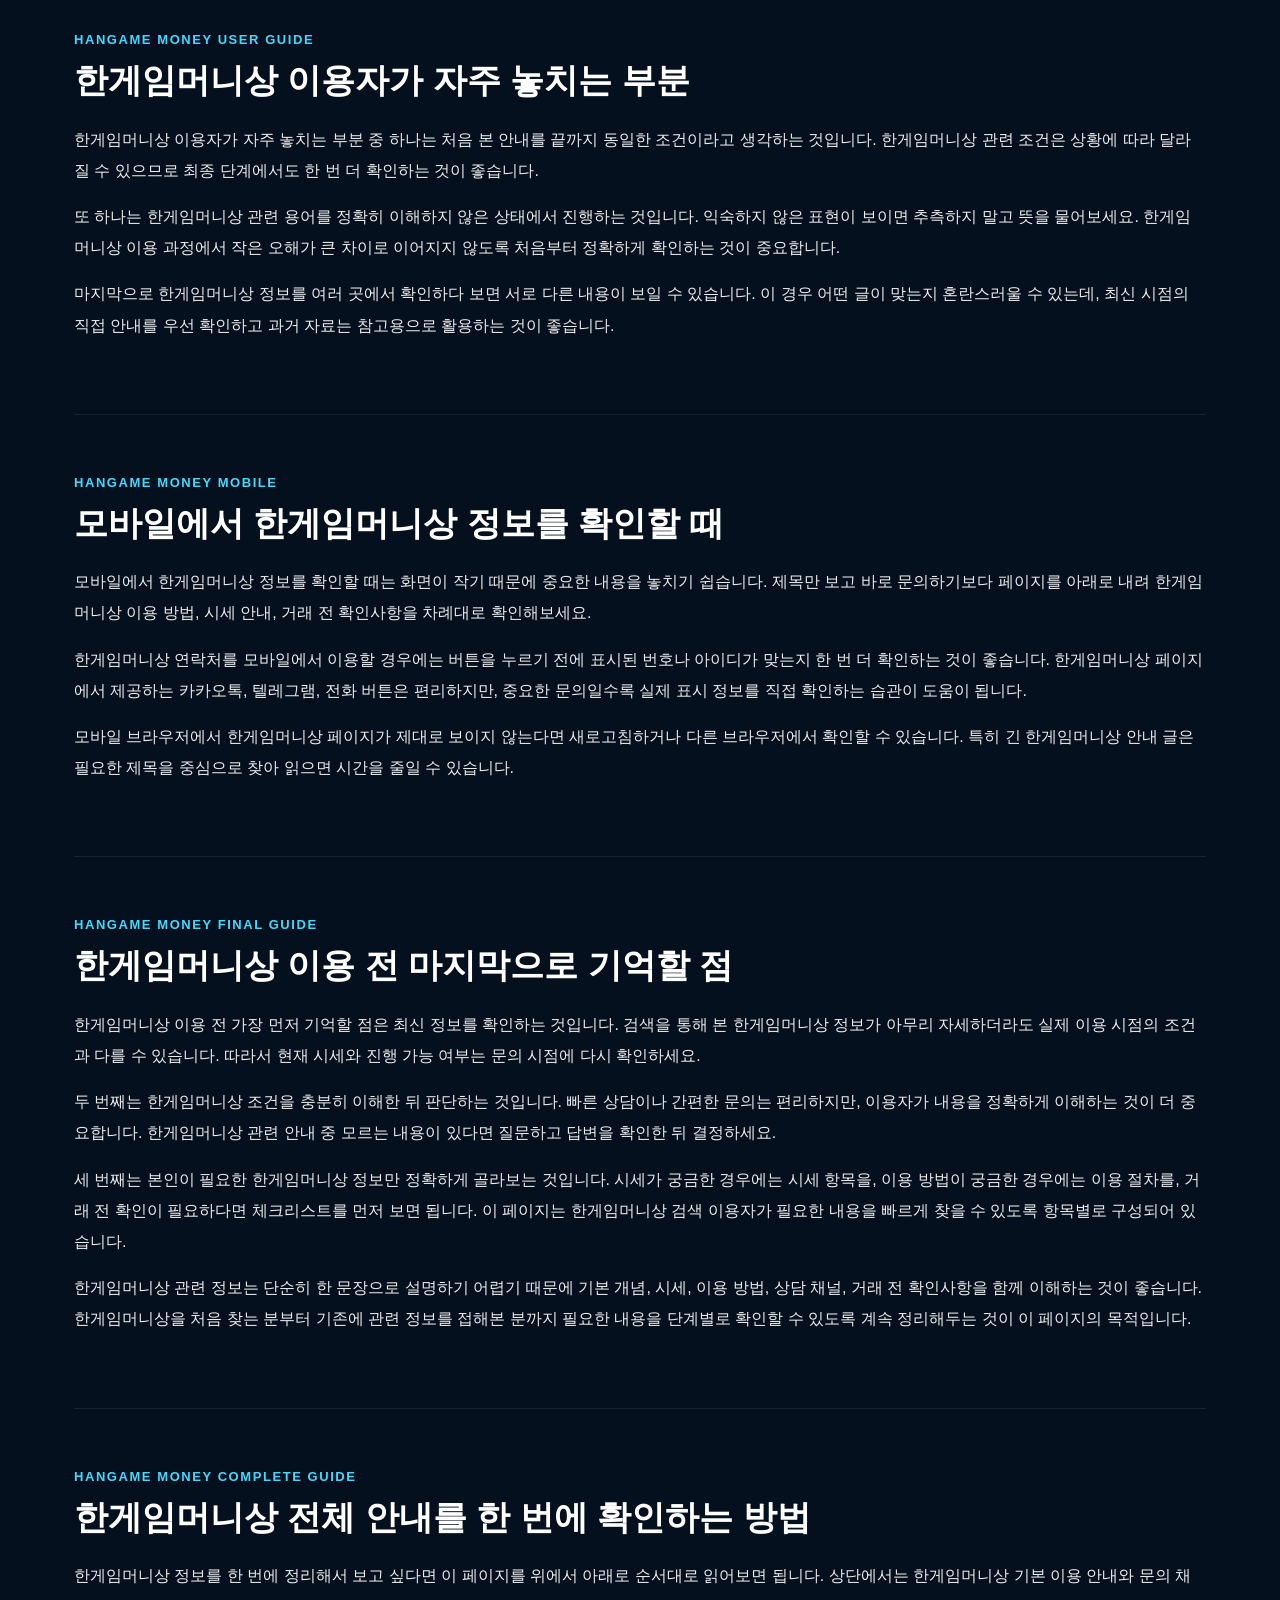
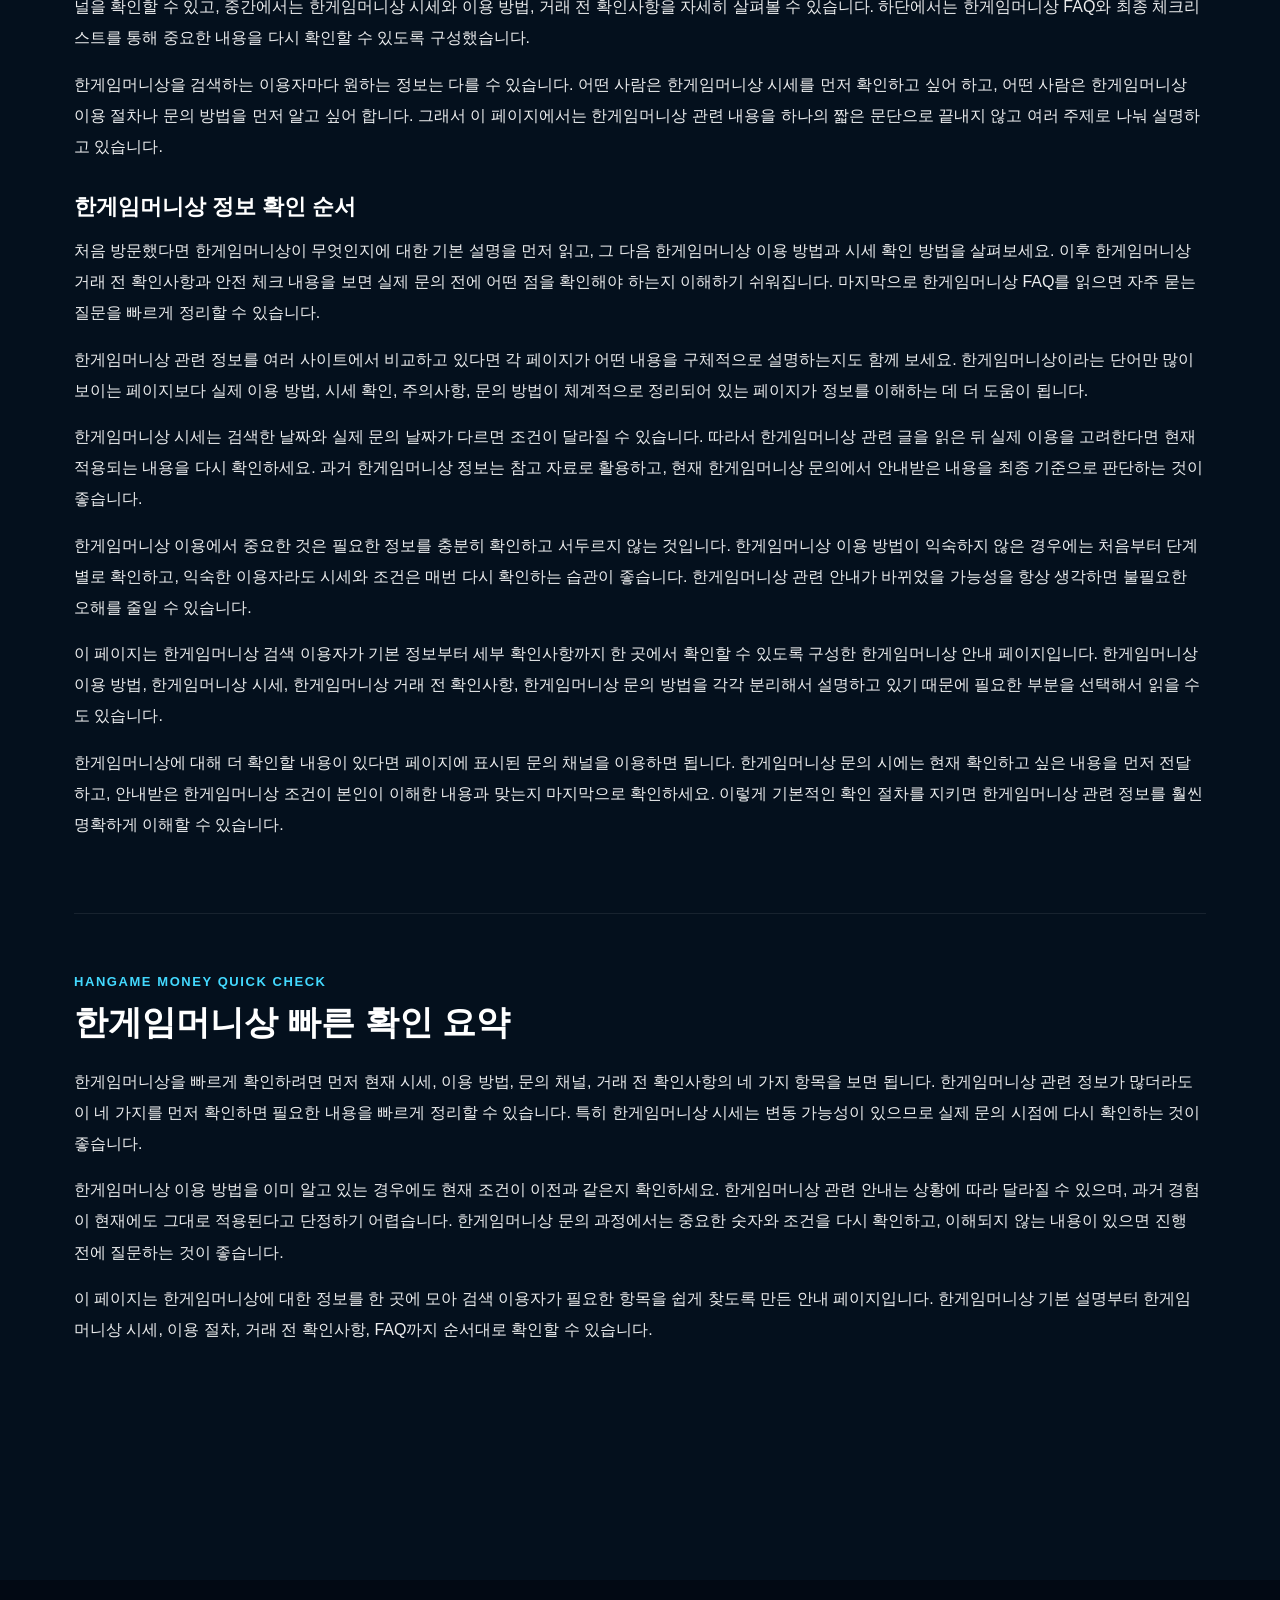
==== commit 9aa537ba: "Add files via upload" ====
--- a/index.html
+++ b/index.html
@@ -11,87 +11,348 @@
 </script>
 <meta charset="utf-8">
 <meta name="viewport" content="width=device-width, initial-scale=1">
-<title>한게임머니상 | 시드머니상 이용 안내</title>
-<meta name="description" content="한게임머니상 이용 방법, 시세 확인, 거래 전 확인사항과 문의 절차를 안내합니다. 시드머니상에서 한게임머니 관련 정보를 한눈에 확인하세요.">
+<title>한게임머니상 | 이용방법·시세·거래 전 확인사항</title>
+<meta name="description" content="한게임머니상 이용방법, 시세 확인, 거래 전 확인사항, 상담 절차와 자주 묻는 질문을 자세히 안내합니다. 한게임머니상 정보를 한 곳에서 확인하세요.">
 <meta name="keywords" content="한게임머니상">
 <meta name="robots" content="index,follow,max-image-preview:large,max-snippet:-1,max-video-preview:-1">
-<meta name="author" content="시드머니상">
+<meta name="author" content="한게임머니상">
 <meta name="theme-color" content="#020914">
 <link rel="canonical" href="https://xmaos001-droid.github.io/hangame-money/">
 <link rel="stylesheet" href="./styles.css">
 <meta property="og:type" content="website">
 <meta property="og:locale" content="ko_KR">
-<meta property="og:title" content="한게임머니상 | 시드머니상 이용 안내">
-<meta property="og:description" content="한게임머니상 이용 방법과 거래 전 확인사항, 상담 방법을 확인하세요.">
+<meta property="og:title" content="한게임머니상 | 이용방법·시세·거래 전 확인사항">
+<meta property="og:description" content="한게임머니상 이용방법과 시세, 거래 전 확인사항, 문의 절차를 자세히 확인하세요.">
 <meta property="og:url" content="https://xmaos001-droid.github.io/hangame-money/">
-<meta property="og:site_name" content="시드머니상">
+<meta property="og:site_name" content="한게임머니상">
 <script type="application/ld+json">
 {
   "@context":"https://schema.org",
   "@graph":[
-    {"@type":"WebSite","url":"https://xmaos001-droid.github.io/hangame-money/","name":"시드머니상","alternateName":["한게임머니상"],"inLanguage":"ko-KR"},
-    {"@type":"WebPage","url":"https://xmaos001-droid.github.io/hangame-money/","name":"한게임머니상 | 시드머니상 이용 안내","description":"한게임머니상 이용 방법, 시세 확인, 거래 전 확인사항과 문의 절차를 안내합니다.","inLanguage":"ko-KR"}
+    {
+      "@type":"WebSite",
+      "url":"https://xmaos001-droid.github.io/hangame-money/",
+      "name":"한게임머니상",
+      "inLanguage":"ko-KR"
+    },
+    {
+      "@type":"WebPage",
+      "url":"https://xmaos001-droid.github.io/hangame-money/",
+      "name":"한게임머니상 | 이용방법·시세·거래 전 확인사항",
+      "description":"한게임머니상 이용방법, 시세 확인, 거래 전 확인사항과 문의 절차를 자세히 안내합니다.",
+      "inLanguage":"ko-KR"
+    }
   ]
 }
 </script>
+
+<style>
+.longform-wrap{max-width:1180px;margin:0 auto;padding:72px 24px}
+.longform-section{padding:58px 0;border-bottom:1px solid rgba(255,255,255,.08)}
+.longform-section:last-child{border-bottom:0}
+.longform-section .kicker{display:inline-block;margin-bottom:12px;font-size:13px;font-weight:800;letter-spacing:.12em;color:#43d9ff}
+.longform-section h2{margin:0 0 22px;font-size:34px;line-height:1.25}
+.longform-section h3{margin:30px 0 12px;font-size:22px;line-height:1.4}
+.longform-section p{margin:0 0 15px;font-size:16px;line-height:1.95;opacity:.92}
+.longform-section ul{margin:12px 0 18px;padding-left:22px}
+.longform-section li{margin:8px 0;line-height:1.8}
+.keyword-note{padding:22px 24px;border:1px solid rgba(67,217,255,.28);border-radius:18px;background:rgba(5,27,49,.55)}
+.article-grid{display:grid;grid-template-columns:repeat(2,minmax(0,1fr));gap:18px;margin-top:22px}
+.article-card{padding:24px;border-radius:18px;background:rgba(8,35,61,.58);border:1px solid rgba(82,181,255,.18)}
+.article-card h3{margin-top:0}
+@media(max-width:760px){.article-grid{grid-template-columns:1fr}.longform-section h2{font-size:28px}}
+</style>
+
 </head>
 <body>
 <header class="header">
   <div class="wrap nav">
-    <a href="#top" class="brand"><span class="brand-mark">S</span><span class="brand-copy"><strong>시드머니상</strong><small>HANGAME MONEY GUIDE</small></span></a>
-    <nav class="nav-links"><a href="#about">한게임머니상 안내</a><a href="#guide">이용 방법</a><a href="#check">거래 전 확인</a><a href="#faq">FAQ</a></nav>
-    <div class="nav-actions"><a href="tel:01076134430" class="phone-chip"><span class="phone-icon">☎</span><span><small>전화문의</small><strong>010-7613-4430</strong></span></a><a href="#contact" class="inquiry-btn">문의하기</a></div>
+    <a href="#top" class="brand">
+      <span class="brand-mark">H</span>
+      <span class="brand-copy"><strong>한게임머니상</strong><small>HANGAME MONEY GUIDE</small></span>
+    </a>
+    <nav class="nav-links">
+      <a href="#about">한게임머니상 안내</a>
+      <a href="#guide">이용 방법</a>
+      <a href="#check">거래 전 확인</a>
+      <a href="#faq">FAQ</a>
+    </nav>
+    <div class="nav-actions">
+      <a href="tel:01076134430" class="phone-chip">
+        <span class="phone-icon">☎</span>
+        <span><small>전화문의</small><strong>010-7613-4430</strong></span>
+      </a>
+      <a href="#contact" class="inquiry-btn">문의하기</a>
+    </div>
   </div>
 </header>
+
 <main>
 <section id="top" class="hero">
-  <div class="wrap hero-grid"><div class="hero-copy"><div class="availability"><span class="clock">◷</span><span>24시간 · <b>365일 연중무휴</b> 상담</span></div>
-  <h1><span>한게임머니상</span><br>이용 및 상담 안내</h1>
-  <p class="hero-desc">시드머니상에서 한게임머니 관련 이용 방법과 문의 절차를 확인하세요.<br>처음 이용하는 분도 이해하기 쉽도록 핵심 내용을 단계별로 정리했습니다.</p>
-  <div class="cta-row"><button type="button" class="cta kakao" id="kakaoCopy"><span class="cta-icon">TALK</span><span class="cta-copy"><small>카카오톡 문의</small><strong>ID : tlem7</strong></span><span class="cta-arrow">›</span></button><a class="cta telegram" href="https://t.me/ssddm1" target="_blank" rel="noopener"><span class="cta-icon plane">➤</span><span class="cta-copy"><small>텔레그램 문의</small><strong>ID : ssddm1</strong></span><span class="cta-arrow">›</span></a><a class="cta phone" href="tel:01076134430"><span class="cta-icon phoneico">☎</span><span class="cta-copy"><small>전화 문의</small><strong>010-7613-4430</strong></span><span class="cta-arrow">›</span></a></div>
-  <div class="quick-row"><span>⚡ 빠른 상담</span><span>◈ 이용 안내</span></div></div>
-  <div class="hero-art"><div class="art-glow"></div><img src="./hero-visual.png" alt="한게임머니상 시드머니상 이용 안내"></div></div>
+  <div class="wrap hero-grid">
+    <div class="hero-copy">
+      <div class="availability"><span class="clock">◷</span><span>24시간 · <b>365일 연중무휴</b> 상담</span></div>
+      <h1><span>한게임머니상</span><br>이용 및 상담 안내</h1>
+      <p class="hero-desc">한게임머니상 관련 이용 방법과 문의 절차를 한 곳에서 확인하세요.<br>처음 이용하는 분도 이해하기 쉽도록 핵심 내용을 단계별로 정리했습니다.</p>
+      <div class="cta-row">
+        <button type="button" class="cta kakao" id="kakaoCopy"><span class="cta-icon">TALK</span><span class="cta-copy"><small>카카오톡 문의</small><strong>ID : tlem7</strong></span><span class="cta-arrow">›</span></button>
+        <a class="cta telegram" href="https://t.me/ssddm1" target="_blank" rel="noopener"><span class="cta-icon plane">➤</span><span class="cta-copy"><small>텔레그램 문의</small><strong>ID : ssddm1</strong></span><span class="cta-arrow">›</span></a>
+        <a class="cta phone" href="tel:01076134430"><span class="cta-icon phoneico">☎</span><span class="cta-copy"><small>전화 문의</small><strong>010-7613-4430</strong></span><span class="cta-arrow">›</span></a>
+      </div>
+      <div class="quick-row"><span>⚡ 빠른 상담</span><span>◈ 한게임머니상 이용 안내</span></div>
+    </div>
+    <div class="hero-art"><div class="art-glow"></div><img src="./hero-visual.png" alt="한게임머니상 이용 및 상담 안내"></div>
+  </div>
 </section>
-<section class="feature-strip"><div class="wrap feature-grid"><article><span class="feature-icon">◷</span><div><strong>24시간 운영</strong><small>언제든 문의 가능</small></div></article><article><span class="feature-icon small-num">365</span><div><strong>연중무휴</strong><small>365일 상담 안내</small></div></article><article><span class="feature-icon">⚡</span><div><strong>빠른 확인</strong><small>이용 절차 안내</small></div></article><article><span class="feature-icon">✓</span><div><strong>간편 문의</strong><small>원하는 채널 선택</small></div></article></div></section>
-
-<section id="about" class="section light"><div class="wrap narrow"><div class="section-head"><span>ABOUT</span><h2>한게임머니상이란 무엇인가요?</h2><p>한게임머니 관련 정보를 찾는 이용자가 거래 방법과 시세, 문의 절차 등을 확인할 때 사용하는 표현 중 하나가 한게임머니상입니다. 사이트를 이용하기 전에는 제공되는 안내와 거래 조건을 충분히 확인하는 것이 중요합니다.</p></div>
-<div class="service-cards"><article><b>01</b><h3>한게임머니 관련 정보 확인</h3><p>거래를 진행하기 전에 현재 필요한 한게임머니의 종류와 이용 목적을 먼저 확인합니다. 문의 내용이 구체적일수록 필요한 안내를 빠르게 확인할 수 있습니다.</p></article><article><b>02</b><h3>시세와 조건 확인</h3><p>한게임머니 시세와 조건은 상황에 따라 달라질 수 있으므로 실제 진행 전 최신 안내를 확인하는 것이 좋습니다.</p></article><article><b>03</b><h3>문의 방법 선택</h3><p>시드머니상은 카카오톡, 텔레그램, 전화 등 편한 문의 방법을 안내하고 있습니다.</p></article></div></div></section>
-
-<section id="guide" class="section dark"><div class="wrap guide-grid"><div><span class="eyebrow">HOW TO</span><h2>한게임머니상<br>이용 방법</h2><p>처음 알아보는 경우에도 순서대로 확인하면 어렵지 않게 필요한 정보를 찾을 수 있습니다.</p></div><div class="steps"><article><span>01</span><div><h3>필요한 내용을 먼저 정리하세요</h3><p>한게임머니 관련 문의인지, 시세 확인인지, 이용 절차 확인인지 목적을 정리합니다.</p></div></article><article><span>02</span><div><h3>현재 안내 조건을 확인하세요</h3><p>표시된 정보가 최신인지 확인하고 궁금한 사항이 있다면 진행 전에 문의하는 것이 좋습니다.</p></div></article><article><span>03</span><div><h3>편한 채널로 문의하세요</h3><p>카카오톡, 텔레그램 또는 전화 중 원하는 방법을 선택해 필요한 내용을 전달할 수 있습니다.</p></div></article></div></div></section>
-
-<section id="check" class="section light"><div class="wrap narrow"><div class="section-head"><span>CHECK LIST</span><h2>한게임머니상 이용 전 확인해야 할 사항</h2><p>조건만 보고 바로 결정하기보다는 기본적인 확인사항을 먼저 살펴보는 것이 좋습니다.</p></div>
-<h3>한게임머니 시세 확인</h3><p>게임머니 관련 시세는 항상 동일하게 유지되는 값이 아닐 수 있습니다. 이용 시점의 조건과 안내 내용을 확인하고, 이전에 확인했던 정보만을 기준으로 판단하지 않는 것이 좋습니다.</p>
-<h3>연락 가능한 문의 채널 확인</h3><p>이용 전에 실제로 연락 가능한 상담 채널이 표시되어 있는지 확인하세요. 시드머니상은 카카오톡 ID, 텔레그램, 전화 문의 정보를 사이트에서 확인할 수 있도록 안내하고 있습니다.</p>
-<h3>거래 조건을 사전에 확인하세요</h3><p>문의 과정에서 필요한 내용과 조건을 미리 확인하면 이후의 혼선을 줄이는 데 도움이 됩니다. 이해되지 않는 내용은 진행 전에 다시 확인하는 것이 좋습니다.</p>
-<h3>개인정보와 계정정보는 신중하게 관리하세요</h3><p>온라인에서 문의하거나 거래 관련 정보를 주고받을 때는 불필요한 개인정보나 계정 보안정보를 함부로 전달하지 않는 것이 중요합니다.</p>
+
+<section class="feature-strip">
+  <div class="wrap feature-grid">
+    <article><span class="feature-icon">◷</span><div><strong>24시간 운영</strong><small>한게임머니상 문의 가능</small></div></article>
+    <article><span class="feature-icon small-num">365</span><div><strong>연중무휴</strong><small>365일 이용 안내</small></div></article>
+    <article><span class="feature-icon">⚡</span><div><strong>빠른 확인</strong><small>한게임머니상 안내 확인</small></div></article>
+    <article><span class="feature-icon">✓</span><div><strong>간편 문의</strong><small>원하는 채널 선택</small></div></article>
+  </div>
+</section>
+
+<section id="about" class="section light">
+  <div class="wrap narrow">
+    <div class="section-head"><span>HANGAME MONEY</span><h2>한게임머니상 핵심 안내</h2><p>한게임머니상 정보를 처음 찾는 분이 가장 먼저 확인하면 좋은 내용을 정리했습니다.</p></div>
+    <div class="service-cards">
+      <article><b>01</b><h3>한게임머니상 이용 방법</h3><p>처음 이용하는 분도 이해하기 쉽도록 기본적인 문의와 확인 순서를 안내합니다.</p></article>
+      <article><b>02</b><h3>한게임머니상 시세</h3><p>한게임머니상 시세를 확인할 때 어떤 점을 함께 살펴봐야 하는지 설명합니다.</p></article>
+      <article><b>03</b><h3>거래 전 확인사항</h3><p>한게임머니상 관련 문의 전에 확인하면 좋은 기본적인 내용을 정리했습니다.</p></article>
+    </div>
+  </div>
+</section>
+<section class="section dark"><div class="longform-wrap">
+<article id="info1" class="longform-section"><span class="kicker">HANGAME MONEY GUIDE 01</span><h2>한게임머니상이란 무엇인가요?</h2>
+<p>한게임머니상을 검색하는 분들은 보통 한게임에서 사용하는 게임머니와 관련된 이용 방법, 시세 확인, 거래 절차, 문의 방법을 한 번에 확인하고 싶어 합니다. 이 페이지는 이러한 정보를 찾는 이용자가 한게임머니상에 대해 처음부터 순서대로 이해할 수 있도록 구성했습니다. 단순히 한게임머니상이라는 단어만 반복하는 것이 아니라 실제로 궁금해하는 내용을 중심으로 설명합니다.</p>
+<h3>한게임머니상 기본 개념</h3>
+<p>한게임머니상 관련 정보를 볼 때는 먼저 어떤 방식으로 안내가 이루어지는지, 이용 전에 무엇을 확인해야 하는지, 시세가 어떤 이유로 달라질 수 있는지 살펴보는 것이 좋습니다. 한게임머니상 이용 경험이 없는 분이라면 처음부터 모든 내용을 알 필요는 없습니다. 기본적인 이용 흐름과 확인사항만 이해해도 문의 과정이 훨씬 간단해질 수 있습니다.</p>
+<p>이 사이트의 이름은 시드머니상이며, 페이지 전체의 핵심 안내 주제는 한게임머니상입니다. 한게임머니상 정보를 찾는 이용자가 필요한 내용을 빠르게 확인할 수 있도록 이용 방법, 시세, 주의사항, 상담 방법과 FAQ를 한 페이지에 정리했습니다.</p>
+</article>
+<article id="info2" class="longform-section"><span class="kicker">HANGAME MONEY GUIDE 02</span><h2>한게임머니상 이용 전에 먼저 확인할 내용</h2>
+<p>한게임머니상을 이용하기 전에는 가장 먼저 현재 안내 내용이 최신인지 확인하는 것이 좋습니다. 게임머니와 관련된 조건이나 시세는 시점에 따라 달라질 수 있기 때문에 오래된 정보를 기준으로 판단하기보다는 실제 문의 시점의 안내를 확인하는 편이 안전합니다. 한게임머니상 관련 페이지에서 보이는 숫자나 예시는 고정된 값으로 생각하지 말고 참고 정보로 보는 것이 좋습니다.</p>
+<h3>한게임머니상 문의 전 체크</h3>
+<p>또한 한게임머니상 이용 전에 문의 가능한 채널이 무엇인지 확인하면 좋습니다. 카카오톡, 텔레그램, 전화처럼 여러 채널이 제공된다면 본인이 편한 방법을 선택할 수 있습니다. 문의할 때는 필요한 내용을 간단하게 정리해 전달하면 확인 과정이 빨라질 수 있습니다.</p>
+<p>한게임머니상은 이용 목적에 따라 궁금한 내용이 달라질 수 있습니다. 처음 이용하는 사람은 기본 절차가 궁금할 수 있고, 기존 이용자는 현재 시세나 진행 가능 여부를 먼저 확인하고 싶을 수 있습니다. 따라서 한게임머니상 상담에서는 본인이 가장 먼저 확인하고 싶은 내용을 명확하게 전달하는 것이 좋습니다.</p>
+</article>
+<article id="guide" class="longform-section"><span class="kicker">HANGAME MONEY GUIDE 03</span><h2>한게임머니상 이용 방법</h2>
+<p>한게임머니상 이용 방법은 복잡하게 생각할 필요가 없습니다. 먼저 원하는 문의 채널을 선택하고, 확인하고 싶은 내용을 전달한 뒤, 안내받은 내용을 다시 확인하는 순서로 진행하면 됩니다. 한게임머니상에 대해 처음 문의하는 경우에는 게임 종류, 확인하려는 내용, 원하는 문의 방식 등을 간단하게 정리해두면 도움이 됩니다.</p>
+<h3>한게임머니상 이용 흐름</h3>
+<p>한게임머니상 문의 과정에서는 한 번에 너무 많은 내용을 전달하기보다는 핵심 질문부터 확인하는 것이 좋습니다. 예를 들어 현재 이용 가능 여부, 시세 확인 방법, 진행 순서처럼 중요한 항목을 먼저 물어본 후 세부 내용을 확인하는 방식이 효율적입니다.</p>
+<p>한게임머니상 이용 안내를 받은 뒤에는 바로 진행하기보다 안내받은 조건이 본인이 이해한 내용과 일치하는지 다시 확인하세요. 특히 숫자, 시간, 수량처럼 오해가 생기기 쉬운 부분은 한 번 더 확인하는 습관이 좋습니다. 이 과정은 한게임머니상뿐 아니라 온라인에서 어떤 서비스를 이용할 때도 도움이 됩니다.</p>
+</article>
+<article id="info4" class="longform-section"><span class="kicker">HANGAME MONEY GUIDE 04</span><h2>한게임머니상 시세 확인 방법</h2>
+<p>한게임머니상 시세를 확인할 때는 한 번 본 가격만으로 판단하지 않는 것이 좋습니다. 게임머니의 시세는 이용 시점과 시장 상황, 수요와 공급 등에 따라 달라질 수 있습니다. 따라서 한게임머니상 시세는 실제 문의하는 시점에 다시 확인하는 것이 가장 정확합니다.</p>
+<h3>한게임머니상 시세 비교</h3>
+<p>한게임머니상 시세를 비교할 때는 단순히 가장 높거나 낮은 숫자만 보는 것보다 안내 조건 전체를 함께 살펴보세요. 같은 한게임머니상 관련 안내라도 적용 기준이나 진행 조건이 서로 다를 수 있기 때문입니다. 숫자만 비교하면 실제 이용 시 예상과 다른 결과가 생길 수 있습니다.</p>
+<p>한게임머니상 시세에 변화가 있는 경우에는 그 변화 자체보다 현재 적용되는 기준이 무엇인지 확인하는 것이 중요합니다. 과거 시세를 기억하고 있더라도 현재 기준이 달라질 수 있으므로, 문의 시점의 한게임머니상 안내를 기준으로 판단하세요.</p>
+</article>
+<article id="info5" class="longform-section"><span class="kicker">HANGAME MONEY GUIDE 05</span><h2>한게임머니상 시세가 달라지는 이유</h2>
+<p>한게임머니상 시세는 항상 동일하게 유지되는 값이라고 보기 어렵습니다. 게임 내 경제 상황, 이용자 수요, 공급량, 시간대와 같은 여러 요인에 의해 달라질 수 있습니다. 그래서 한게임머니상 시세 정보를 찾을 때는 업데이트 시점이 언제인지 확인하는 습관이 필요합니다.</p>
+<h3>한게임머니상 시세 변동 확인</h3>
+<p>특정 시점에 확인한 한게임머니상 시세가 며칠 뒤에도 그대로 적용될 것이라고 단정하면 안 됩니다. 특히 시장 움직임이 빠른 시기에는 짧은 시간 안에도 조건이 달라질 수 있습니다. 실제 이용을 생각하고 있다면 문의 직전에 다시 한게임머니상 시세를 확인하는 것이 좋습니다.</p>
+<p>한게임머니상 시세 비교에서 가장 중요한 것은 '현재 내 상황에 적용되는 조건'입니다. 다른 이용자가 받았던 조건이나 과거 게시물의 가격이 현재 본인에게 동일하게 적용된다고 볼 수는 없습니다. 최신 안내를 직접 확인하는 이유가 여기에 있습니다.</p>
+</article>
+<article id="check" class="longform-section"><span class="kicker">HANGAME MONEY GUIDE 06</span><h2>한게임머니상 거래 전 확인사항</h2>
+<p>한게임머니상 관련 거래나 상담을 진행하기 전에는 몇 가지 기본적인 내용을 확인하는 것이 좋습니다. 첫째, 연락하고 있는 채널이 실제 안내된 채널과 일치하는지 확인하세요. 둘째, 조건과 진행 순서를 충분히 이해했는지 확인하세요. 셋째, 본인이 이해하지 못한 내용이 있다면 진행 전에 질문하세요.</p>
+<h3>한게임머니상 거래 전 재확인</h3>
+<p>한게임머니상 문의에서는 상대방이 설명한 내용을 서두르지 않고 읽어보는 것이 중요합니다. 특히 금액이나 수량과 관련된 조건은 숫자를 다시 확인하고, 진행 순서가 여러 단계라면 단계별로 이해하는 편이 좋습니다. 한게임머니상 이용 과정에서 생기는 많은 혼동은 확인을 한 번 더 하는 것만으로 줄일 수 있습니다.</p>
+<p>또한 불필요한 개인정보를 요구받는 경우에는 왜 필요한 정보인지 먼저 확인하는 것이 좋습니다. 한게임머니상 이용을 위해 꼭 필요한 내용과 그렇지 않은 내용을 구분하고, 계정 보안과 관련된 정보는 신중하게 다루는 것이 중요합니다.</p>
+</article>
+<article id="info7" class="longform-section"><span class="kicker">HANGAME MONEY GUIDE 07</span><h2>한게임머니상 안전하게 확인하는 방법</h2>
+<p>한게임머니상 정보를 찾을 때는 사이트 디자인이나 광고 문구만으로 판단하지 않는 것이 좋습니다. 운영 안내가 구체적으로 적혀 있는지, 문의 방법이 명확한지, 거래 전 확인사항을 충분히 안내하는지 등을 함께 살펴보세요. 한게임머니상 관련 페이지가 실제 이용자에게 필요한 정보를 얼마나 투명하게 제공하는지가 중요합니다.</p>
+<h3>한게임머니상 안전 체크</h3>
+<p>한게임머니상 상담 중 이해하기 어려운 표현이나 애매한 조건이 있다면 반드시 다시 질문하세요. 정확한 설명 없이 빠른 진행만 강조하는 경우에는 더욱 신중하게 확인하는 것이 좋습니다. 한게임머니상 이용자는 본인이 충분히 이해한 뒤 판단할 수 있어야 합니다.</p>
+<p>온라인에서 한게임머니상 정보를 확인할 때는 주소와 연락처도 다시 확인하세요. 비슷한 이름을 사용하는 페이지가 있을 수 있기 때문에 현재 보고 있는 페이지가 본인이 찾던 곳이 맞는지 확인하는 습관이 필요합니다.</p>
+</article>
+<article id="info8" class="longform-section"><span class="kicker">HANGAME MONEY GUIDE 08</span><h2>한게임머니상 초보자 이용 가이드</h2>
+<p>한게임머니상을 처음 알아보는 분이라면 전문적인 용어나 복잡한 설명보다 기본적인 흐름부터 이해하는 것이 좋습니다. 가장 먼저 한게임머니상이 어떤 내용을 안내하는지 확인하고, 그다음 본인이 원하는 정보를 정리하세요. 이후 문의 채널을 선택해 현재 조건을 확인하면 됩니다.</p>
+<h3>처음 이용하는 한게임머니상</h3>
+<p>처음 한게임머니상 상담을 받을 때는 '처음 이용합니다'라고 알려도 좋습니다. 그러면 기본적인 절차부터 설명받기 쉬워집니다. 한게임머니상 관련 용어나 안내 방식이 익숙하지 않다면 이해되지 않는 부분을 그대로 넘기지 말고 질문하세요.</p>
+<p>초보 이용자에게 가장 중요한 것은 빠르게 진행하는 것보다 정확하게 이해하는 것입니다. 한게임머니상 시세, 이용 절차, 확인사항을 순서대로 살펴보면 불필요한 혼란을 줄이고 필요한 정보를 더 쉽게 찾을 수 있습니다.</p>
+</article>
+<article id="info9" class="longform-section"><span class="kicker">HANGAME MONEY GUIDE 09</span><h2>한게임머니상 문의할 때 준비하면 좋은 내용</h2>
+<p>한게임머니상 문의를 하기 전에 본인이 궁금한 내용을 짧게 메모해두면 상담이 편해집니다. 예를 들어 현재 시세를 알고 싶은지, 이용 순서를 알고 싶은지, 특정 시간에 가능한지 등을 미리 정리할 수 있습니다. 이렇게 하면 한게임머니상 상담 과정에서 중요한 질문을 빠뜨리지 않을 수 있습니다.</p>
+<h3>한게임머니상 문의 요령</h3>
+<p>한게임머니상 문의 메시지는 길게 작성할 필요가 없습니다. 핵심 내용부터 간단히 전달하고 추가 질문을 이어가는 방식이 좋습니다. 특히 숫자나 시간처럼 정확성이 필요한 내용은 텍스트로 다시 확인하면 나중에 내용을 기억하기도 쉽습니다.</p>
+<p>한게임머니상 관련 상담을 마친 뒤에는 최종적으로 확인된 내용을 다시 한번 정리해보세요. 처음 들었던 내용과 최종 안내가 달라진 부분은 없는지 확인하면 더 명확하게 판단할 수 있습니다.</p>
+</article>
+<article id="info10" class="longform-section"><span class="kicker">HANGAME MONEY GUIDE 10</span><h2>한게임머니상 24시간 상담 안내를 볼 때</h2>
+<p>한게임머니상 사이트에서 24시간 상담을 안내하고 있더라도 실제 응답 속도는 시간대와 상황에 따라 달라질 수 있습니다. 24시간이라는 표현은 문의를 남길 수 있는 운영 형태를 의미하는 경우도 있으므로 급한 문의라면 현재 응답 가능 여부를 직접 확인하는 것이 좋습니다.</p>
+<h3>한게임머니상 상담 시간 확인</h3>
+<p>한게임머니상 관련 문의를 늦은 시간에 남기는 경우에는 필요한 내용을 한 번에 정리해서 보내두면 답변을 받을 때 확인이 쉽습니다. 한게임머니상 상담자가 내용을 파악하기 쉽도록 질문을 분명하게 작성하는 것도 도움이 됩니다.</p>
+<p>연중무휴 안내 역시 실제 세부 운영 상황에 따라 차이가 있을 수 있으므로 특정 날짜나 시간에 반드시 확인이 필요한 경우에는 한게임머니상 문의 채널을 통해 직접 확인하세요.</p>
+</article>
+<article id="info11" class="longform-section"><span class="kicker">HANGAME MONEY GUIDE 11</span><h2>한게임머니상 정보 비교 시 체크포인트</h2>
+<p>여러 한게임머니상 정보를 비교하고 있다면 첫 번째로 시세, 두 번째로 안내 내용의 구체성, 세 번째로 문의 방법의 명확성을 살펴볼 수 있습니다. 한게임머니상 관련 정보가 지나치게 단순하고 중요한 조건이 생략되어 있다면 실제 문의에서 추가로 확인해야 할 내용이 많아질 수 있습니다.</p>
+<h3>한게임머니상 비교 기준</h3>
+<p>한게임머니상 비교에서는 단순한 광고 문구보다 구체적인 이용 안내가 있는지가 중요합니다. 처음 이용하는 사람도 이해할 수 있도록 절차와 확인사항이 적혀 있다면 필요한 정보를 찾기가 훨씬 쉽습니다.</p>
+<p>또한 한게임머니상 페이지가 최신 상태로 유지되고 있는지 살펴보세요. 연락처, 이용 방법, 시세 안내처럼 자주 바뀔 수 있는 내용이 오래된 상태라면 실제 문의 과정에서 차이가 생길 수 있습니다.</p>
+</article>
+<article id="info12" class="longform-section"><span class="kicker">HANGAME MONEY GUIDE 12</span><h2>한게임머니상 이용 중 자주 생기는 궁금증</h2>
+<p>한게임머니상 이용자들이 자주 궁금해하는 내용은 현재 시세, 이용 가능한 시간, 문의 방법, 진행 절차 등입니다. 이러한 질문은 모두 실제 이용 시점에 따라 답이 달라질 수 있기 때문에 페이지의 일반 안내와 함께 현재 조건을 직접 확인하는 것이 좋습니다.</p>
+<h3>한게임머니상 자주 묻는 내용</h3>
+<p>또 다른 질문은 한게임머니상 이용에 얼마나 시간이 걸리는지에 관한 것입니다. 필요한 시간은 상황에 따라 다를 수 있으므로 정해진 시간이라고 단정하기보다는 문의 시점에 예상 소요 시간을 확인하는 편이 정확합니다.</p>
+<p>한게임머니상 관련해서 게시물이나 다른 사람의 경험을 참고할 수는 있지만, 다른 사례가 본인에게 그대로 적용되는 것은 아닙니다. 최종 판단은 현재 제공되는 한게임머니상 안내를 기준으로 하는 것이 좋습니다.</p>
+</article>
+<article id="info13" class="longform-section"><span class="kicker">HANGAME MONEY GUIDE 13</span><h2>한게임머니상 관련 용어를 쉽게 이해하기</h2>
+<p>한게임머니상 정보를 처음 보면 시세, 거래, 구매, 판매, 상담 등 여러 표현이 한꺼번에 등장할 수 있습니다. 이때 각 단어를 어렵게 생각하기보다는 본인이 무엇을 확인하려는지부터 정하면 이해가 쉽습니다. 시세는 현재 기준을 확인하는 것이고, 상담은 이용 전 필요한 내용을 문의하는 과정이라고 생각할 수 있습니다.</p>
+<h3>한게임머니상 용어 정리</h3>
+<p>한게임머니상 관련 페이지에서 '실시간 시세'라는 표현을 보더라도 실제 적용 시점의 값은 다시 확인하는 것이 좋습니다. 표시된 시점과 문의 시점 사이에 변화가 있을 수 있기 때문입니다.</p>
+<p>한게임머니상 정보를 정확히 이해하는 가장 좋은 방법은 모호한 표현을 그대로 넘기지 않는 것입니다. 숫자와 조건을 구체적으로 확인하고, 이해한 내용이 맞는지 다시 질문하면 실수를 줄일 수 있습니다.</p>
+</article>
+<article id="faq" class="longform-section"><span class="kicker">HANGAME MONEY GUIDE 14</span><h2>한게임머니상 이용 절차를 단계별로 정리하면</h2>
+<p>첫 번째 단계는 한게임머니상 관련 정보를 읽고 본인이 필요한 내용을 정하는 것입니다. 두 번째 단계는 카카오톡, 텔레그램, 전화 등 원하는 문의 방법을 선택하는 것입니다. 세 번째 단계는 현재 시세와 조건을 확인하는 것입니다. 네 번째 단계는 안내받은 내용을 충분히 이해한 뒤 본인이 판단하는 것입니다.</p>
+<h3>한게임머니상 단계별 확인</h3>
+<p>이처럼 한게임머니상 이용 절차는 크게 보면 어렵지 않습니다. 중요한 것은 각 단계에서 내용을 정확하게 확인하는 것입니다. 특히 한게임머니상 시세나 이용 조건은 상황에 따라 달라질 수 있으므로 이전에 본 정보만 믿지 말고 현재 안내를 기준으로 하세요.</p>
+<p>한게임머니상 이용 후에도 궁금한 내용이 남아 있다면 다시 문의해 확인할 수 있습니다. 한 번 질문했다고 해서 모든 내용을 한 번에 결정할 필요는 없습니다. 필요한 정보를 충분히 확인한 뒤 선택하는 편이 좋습니다.</p>
+</article>
+<article id="info15" class="longform-section"><span class="kicker">HANGAME MONEY GUIDE 15</span><h2>한게임머니상 FAQ</h2>
+<p>한게임머니상은 어떻게 문의하나요? 이 페이지 상단과 하단에 표시된 문의 채널을 이용할 수 있습니다. 카카오톡, 텔레그램 또는 전화 중 편한 방법을 선택하세요.</p>
+<h3>한게임머니상 FAQ 핵심</h3>
+<p>한게임머니상 시세는 항상 같은가요? 시세와 조건은 시점이나 상황에 따라 달라질 수 있으므로 실제 문의 시점에 최신 내용을 확인하는 것이 좋습니다.</p>
+<p>한게임머니상을 처음 이용해도 되나요? 처음 이용하는 경우 기본적인 절차부터 문의하면 됩니다. 한게임머니상 이용 방법, 시세 확인, 거래 전 확인사항을 순서대로 살펴보면 이해하기 쉽습니다.</p>
+<p>한게임머니상 상담 전에 무엇을 준비해야 하나요? 본인이 확인하고 싶은 내용과 필요한 조건을 간단하게 정리해두면 됩니다. 정확한 숫자나 시간이 필요한 경우에는 상담 중 다시 확인하세요.</p>
+<p>한게임머니상 이용 시 가장 중요한 것은 무엇인가요? 안내 내용과 조건을 충분히 이해하고, 최신 정보를 직접 확인한 뒤 판단하는 것입니다.</p>
+</article>
+<article id="info16" class="longform-section"><span class="kicker">HANGAME MONEY GUIDE 16</span><h2>한게임머니상 정보를 찾는 분들을 위한 정리</h2>
+<p>한게임머니상 관련 정보를 검색하는 이유는 사람마다 다르지만, 결국 필요한 것은 정확하고 이해하기 쉬운 안내입니다. 이 페이지에서는 한게임머니상에 대한 기본 개념부터 이용 방법, 시세, 거래 전 확인사항, 안전하게 정보를 확인하는 방법, 문의 과정에서 체크할 내용을 하나씩 정리했습니다.</p>
+<h3>한게임머니상 정보 확인 기준</h3>
+<p>한게임머니상 정보를 볼 때는 특정 문구 하나만 보고 판단하지 말고 전체 내용을 함께 살펴보세요. 시세가 궁금하다면 현재 기준을 확인하고, 이용 방법이 궁금하다면 절차를 먼저 읽어보는 식으로 본인에게 필요한 정보를 중심으로 확인하면 됩니다.</p>
+<p>앞으로도 한게임머니상 관련 내용을 확인할 때는 최신성, 명확성, 문의 가능 여부를 기본 기준으로 생각하면 좋습니다. 검색 결과에서 여러 한게임머니상 페이지를 비교하더라도 결국 중요한 것은 본인이 필요한 정보를 정확히 얻을 수 있는지입니다.</p>
+</article>
+
+<article class="longform-section">
+<span class="kicker">HANGAME MONEY CHECKLIST</span>
+<h2>한게임머니상 이용 전 최종 점검</h2>
+<h3>한게임머니상 이용 직전에 확인하세요</h3>
+<p>한게임머니상 이용 직전에는 현재 안내된 시세와 조건이 맞는지, 문의하고 있는 연락처가 사이트에 표시된 정보와 동일한지, 본인이 이해한 진행 순서가 정확한지 다시 확인하는 것이 좋습니다. 한게임머니상 관련 내용은 시점에 따라 달라질 수 있으므로 검색을 통해 본 과거 정보보다 현재 문의에서 확인된 내용을 우선해서 판단하세요.</p>
+<p>한게임머니상 정보를 충분히 살펴본 뒤에도 이해되지 않는 부분이 있다면 바로 질문하는 것이 좋습니다. 특히 수량, 시간, 적용 기준처럼 숫자가 포함된 내용은 서로 다르게 이해할 가능성이 있으므로 정확하게 확인하세요. 한게임머니상 이용에서 가장 중요한 것은 빠른 결정이 아니라 현재 조건을 제대로 이해하는 것입니다.</p>
+<p>마지막으로 한게임머니상 관련 안내는 정보 확인을 돕기 위한 것이며, 실제 이용 여부는 각 이용자가 충분히 검토한 뒤 판단해야 합니다. 여러 한게임머니상 정보를 비교할 때도 단순한 표현의 강도보다 안내 내용의 구체성과 최신성을 함께 확인하세요.</p>
+</article>
+
+
+<article class="longform-section">
+<span class="kicker">HANGAME MONEY SUMMARY</span>
+<h2>한게임머니상 핵심 내용을 다시 정리합니다</h2>
+<p>한게임머니상을 알아볼 때는 먼저 한게임머니상이 무엇인지, 현재 어떤 방식으로 정보를 확인할 수 있는지, 시세와 조건이 언제 달라질 수 있는지를 순서대로 살펴보는 것이 좋습니다. 한게임머니상이라는 검색어로 여러 페이지를 비교하더라도 결국 실제 이용 시점의 안내가 가장 중요합니다.</p>
+<h3>한게임머니상 검색 후 바로 확인할 세 가지</h3>
+<p>첫째는 현재 시세와 적용 조건입니다. 둘째는 문의 채널과 운영 안내입니다. 셋째는 거래 전 확인사항입니다. 이 세 가지를 먼저 확인하면 한게임머니상 관련 긴 설명을 모두 읽지 않더라도 중요한 내용을 빠르게 파악할 수 있습니다.</p>
+<p>한게임머니상 관련 정보는 처음에는 복잡해 보일 수 있지만 필요한 내용만 단계적으로 확인하면 어렵지 않습니다. 이 페이지의 각 항목을 순서대로 읽거나 본인에게 필요한 한게임머니상 항목만 골라 확인해도 됩니다.</p>
+</article>
+
+
+<article class="longform-section">
+<span class="kicker">HANGAME MONEY DETAIL</span>
+<h2>한게임머니상 정보를 오래된 글과 비교할 때</h2>
+<p>한게임머니상 관련 검색 결과에는 작성 시점이 서로 다른 글이 함께 노출될 수 있습니다. 따라서 오래된 한게임머니상 정보와 현재 안내를 비교할 때는 게시 시점과 실제 적용 시점을 구분해서 보는 것이 좋습니다. 과거에는 맞았던 조건이라도 현재는 달라질 수 있고, 반대로 예전 글에서 설명된 기본 절차가 지금도 비슷하게 유지되는 경우가 있습니다.</p>
+<p>한게임머니상 관련 글을 읽을 때 날짜가 표시되어 있다면 우선 확인하고, 날짜가 없는 경우에는 연락처나 이용 안내가 현재도 정상적으로 제공되는지 살펴보세요. 검색 결과의 제목만 보고 판단하기보다 실제 페이지 안에서 한게임머니상 관련 세부 설명이 충분히 업데이트되어 있는지 보는 것이 도움이 됩니다.</p>
+<p>특히 한게임머니상 시세와 관련된 숫자는 변동 가능성이 높은 정보이므로 오래된 수치를 현재 기준처럼 받아들이지 않는 것이 좋습니다. 한게임머니상 기본 이용 절차와 현재 시세는 성격이 다른 정보라는 점을 구분하면 검색 결과를 훨씬 정확하게 활용할 수 있습니다.</p>
+</article>
+
+<article class="longform-section">
+<span class="kicker">HANGAME MONEY SEARCH GUIDE</span>
+<h2>한게임머니상 검색 결과를 비교하는 방법</h2>
+<p>한게임머니상을 검색하면 여러 형태의 사이트와 정보 페이지를 볼 수 있습니다. 이때 한게임머니상이라는 키워드가 많이 적혀 있다는 이유만으로 좋은 정보를 제공한다고 단정할 수는 없습니다. 실제로 이용에 필요한 내용이 구체적으로 정리되어 있는지, 설명이 이해하기 쉬운지, 문의 방법이 명확한지를 함께 비교하는 것이 좋습니다.</p>
+<h3>한게임머니상 페이지에서 확인할 정보</h3>
+<p>한게임머니상 페이지의 제목과 소개 문구를 본 뒤에는 본문에서 이용 방법, 시세 안내, 거래 전 확인사항, 문의 방법 등이 체계적으로 설명되어 있는지 확인하세요. 한게임머니상 관련 주제가 여러 항목으로 나뉘어 있으면 본인이 궁금한 내용을 빠르게 찾는 데 도움이 됩니다.</p>
+<p>또한 한게임머니상 사이트의 연락처가 페이지 여러 곳에서 서로 다르게 표시되어 있지 않은지 살펴보는 것도 좋습니다. 한게임머니상 관련 안내가 일관되게 제공되는 페이지라면 이용자가 내용을 이해하기가 더 쉽습니다.</p>
+</article>
+
+<article class="longform-section">
+<span class="kicker">HANGAME MONEY PRICE GUIDE</span>
+<h2>한게임머니상 시세 문의를 정확하게 하는 방법</h2>
+<p>한게임머니상 시세를 문의할 때는 단순히 '얼마인가요?'라고 질문하는 것보다 본인이 확인하려는 기준을 함께 전달하면 답변을 이해하기 쉽습니다. 한게임머니상 시세는 조건에 따라 표현 방식이 달라질 수 있기 때문에 현재 어떤 기준을 확인하고 싶은지 먼저 정리해두는 것이 좋습니다.</p>
+<p>한게임머니상 시세를 안내받은 경우에는 해당 값이 언제까지 적용되는지, 추가로 확인해야 할 조건이 있는지 함께 물어보세요. 특히 시간이 지난 뒤 다시 이용하려는 경우에는 이전에 안내받은 한게임머니상 시세를 그대로 적용한다고 생각하지 말고 다시 확인하는 것이 좋습니다.</p>
+<p>여러 한게임머니상 정보를 비교할 때는 같은 기준의 시세인지 확인하세요. 기준이 다르면 숫자만 나란히 놓고 비교하기 어렵습니다. 한게임머니상 시세 비교는 동일한 조건을 기준으로 할 때 의미가 있습니다.</p>
+</article>
+
+<article class="longform-section">
+<span class="kicker">HANGAME MONEY CONTACT</span>
+<h2>한게임머니상 상담 채널을 선택하는 기준</h2>
+<p>한게임머니상 문의 방법으로 카카오톡, 텔레그램, 전화가 제공된다면 본인이 가장 편한 채널을 선택하면 됩니다. 텍스트로 내용을 남기고 싶다면 메신저가 편할 수 있고, 바로 설명을 듣고 싶다면 전화 문의를 고려할 수 있습니다. 한게임머니상 상담 방식은 사람마다 선호가 다르기 때문에 정답이 하나로 정해져 있지 않습니다.</p>
+<p>한게임머니상 상담 내용을 나중에 다시 확인해야 한다면 중요한 숫자나 조건을 메모해두는 것이 좋습니다. 메신저를 이용하는 경우에는 대화 내용을 다시 확인할 수 있다는 장점이 있고, 전화로 한게임머니상 안내를 받은 경우에는 핵심 내용을 별도로 적어두면 편리합니다.</p>
+<p>어떤 채널을 선택하더라도 한게임머니상 문의 전에 연락처가 공식 페이지에 표시된 정보와 같은지 확인하세요. 비슷한 이름이나 유사한 계정 때문에 혼동하지 않도록 한게임머니상 사이트에서 안내하는 연락처를 기준으로 확인하는 습관이 좋습니다.</p>
+</article>
+
+<article class="longform-section">
+<span class="kicker">HANGAME MONEY USER GUIDE</span>
+<h2>한게임머니상 이용자가 자주 놓치는 부분</h2>
+<p>한게임머니상 이용자가 자주 놓치는 부분 중 하나는 처음 본 안내를 끝까지 동일한 조건이라고 생각하는 것입니다. 한게임머니상 관련 조건은 상황에 따라 달라질 수 있으므로 최종 단계에서도 한 번 더 확인하는 것이 좋습니다.</p>
+<p>또 하나는 한게임머니상 관련 용어를 정확히 이해하지 않은 상태에서 진행하는 것입니다. 익숙하지 않은 표현이 보이면 추측하지 말고 뜻을 물어보세요. 한게임머니상 이용 과정에서 작은 오해가 큰 차이로 이어지지 않도록 처음부터 정확하게 확인하는 것이 중요합니다.</p>
+<p>마지막으로 한게임머니상 정보를 여러 곳에서 확인하다 보면 서로 다른 내용이 보일 수 있습니다. 이 경우 어떤 글이 맞는지 혼란스러울 수 있는데, 최신 시점의 직접 안내를 우선 확인하고 과거 자료는 참고용으로 활용하는 것이 좋습니다.</p>
+</article>
+
+<article class="longform-section">
+<span class="kicker">HANGAME MONEY MOBILE</span>
+<h2>모바일에서 한게임머니상 정보를 확인할 때</h2>
+<p>모바일에서 한게임머니상 정보를 확인할 때는 화면이 작기 때문에 중요한 내용을 놓치기 쉽습니다. 제목만 보고 바로 문의하기보다 페이지를 아래로 내려 한게임머니상 이용 방법, 시세 안내, 거래 전 확인사항을 차례대로 확인해보세요.</p>
+<p>한게임머니상 연락처를 모바일에서 이용할 경우에는 버튼을 누르기 전에 표시된 번호나 아이디가 맞는지 한 번 더 확인하는 것이 좋습니다. 한게임머니상 페이지에서 제공하는 카카오톡, 텔레그램, 전화 버튼은 편리하지만, 중요한 문의일수록 실제 표시 정보를 직접 확인하는 습관이 도움이 됩니다.</p>
+<p>모바일 브라우저에서 한게임머니상 페이지가 제대로 보이지 않는다면 새로고침하거나 다른 브라우저에서 확인할 수 있습니다. 특히 긴 한게임머니상 안내 글은 필요한 제목을 중심으로 찾아 읽으면 시간을 줄일 수 있습니다.</p>
+</article>
+
+<article class="longform-section">
+<span class="kicker">HANGAME MONEY FINAL GUIDE</span>
+<h2>한게임머니상 이용 전 마지막으로 기억할 점</h2>
+<p>한게임머니상 이용 전 가장 먼저 기억할 점은 최신 정보를 확인하는 것입니다. 검색을 통해 본 한게임머니상 정보가 아무리 자세하더라도 실제 이용 시점의 조건과 다를 수 있습니다. 따라서 현재 시세와 진행 가능 여부는 문의 시점에 다시 확인하세요.</p>
+<p>두 번째는 한게임머니상 조건을 충분히 이해한 뒤 판단하는 것입니다. 빠른 상담이나 간편한 문의는 편리하지만, 이용자가 내용을 정확하게 이해하는 것이 더 중요합니다. 한게임머니상 관련 안내 중 모르는 내용이 있다면 질문하고 답변을 확인한 뒤 결정하세요.</p>
+<p>세 번째는 본인이 필요한 한게임머니상 정보만 정확하게 골라보는 것입니다. 시세가 궁금한 경우에는 시세 항목을, 이용 방법이 궁금한 경우에는 이용 절차를, 거래 전 확인이 필요하다면 체크리스트를 먼저 보면 됩니다. 이 페이지는 한게임머니상 검색 이용자가 필요한 내용을 빠르게 찾을 수 있도록 항목별로 구성되어 있습니다.</p>
+<p>한게임머니상 관련 정보는 단순히 한 문장으로 설명하기 어렵기 때문에 기본 개념, 시세, 이용 방법, 상담 채널, 거래 전 확인사항을 함께 이해하는 것이 좋습니다. 한게임머니상을 처음 찾는 분부터 기존에 관련 정보를 접해본 분까지 필요한 내용을 단계별로 확인할 수 있도록 계속 정리해두는 것이 이 페이지의 목적입니다.</p>
+</article>
+
+
+<article class="longform-section">
+<span class="kicker">HANGAME MONEY COMPLETE GUIDE</span>
+<h2>한게임머니상 전체 안내를 한 번에 확인하는 방법</h2>
+<p>한게임머니상 정보를 한 번에 정리해서 보고 싶다면 이 페이지를 위에서 아래로 순서대로 읽어보면 됩니다. 상단에서는 한게임머니상 기본 이용 안내와 문의 채널을 확인할 수 있고, 중간에서는 한게임머니상 시세와 이용 방법, 거래 전 확인사항을 자세히 살펴볼 수 있습니다. 하단에서는 한게임머니상 FAQ와 최종 체크리스트를 통해 중요한 내용을 다시 확인할 수 있도록 구성했습니다.</p>
+<p>한게임머니상을 검색하는 이용자마다 원하는 정보는 다를 수 있습니다. 어떤 사람은 한게임머니상 시세를 먼저 확인하고 싶어 하고, 어떤 사람은 한게임머니상 이용 절차나 문의 방법을 먼저 알고 싶어 합니다. 그래서 이 페이지에서는 한게임머니상 관련 내용을 하나의 짧은 문단으로 끝내지 않고 여러 주제로 나눠 설명하고 있습니다.</p>
+<h3>한게임머니상 정보 확인 순서</h3>
+<p>처음 방문했다면 한게임머니상이 무엇인지에 대한 기본 설명을 먼저 읽고, 그 다음 한게임머니상 이용 방법과 시세 확인 방법을 살펴보세요. 이후 한게임머니상 거래 전 확인사항과 안전 체크 내용을 보면 실제 문의 전에 어떤 점을 확인해야 하는지 이해하기 쉬워집니다. 마지막으로 한게임머니상 FAQ를 읽으면 자주 묻는 질문을 빠르게 정리할 수 있습니다.</p>
+<p>한게임머니상 관련 정보를 여러 사이트에서 비교하고 있다면 각 페이지가 어떤 내용을 구체적으로 설명하는지도 함께 보세요. 한게임머니상이라는 단어만 많이 보이는 페이지보다 실제 이용 방법, 시세 확인, 주의사항, 문의 방법이 체계적으로 정리되어 있는 페이지가 정보를 이해하는 데 더 도움이 됩니다.</p>
+<p>한게임머니상 시세는 검색한 날짜와 실제 문의 날짜가 다르면 조건이 달라질 수 있습니다. 따라서 한게임머니상 관련 글을 읽은 뒤 실제 이용을 고려한다면 현재 적용되는 내용을 다시 확인하세요. 과거 한게임머니상 정보는 참고 자료로 활용하고, 현재 한게임머니상 문의에서 안내받은 내용을 최종 기준으로 판단하는 것이 좋습니다.</p>
+<p>한게임머니상 이용에서 중요한 것은 필요한 정보를 충분히 확인하고 서두르지 않는 것입니다. 한게임머니상 이용 방법이 익숙하지 않은 경우에는 처음부터 단계별로 확인하고, 익숙한 이용자라도 시세와 조건은 매번 다시 확인하는 습관이 좋습니다. 한게임머니상 관련 안내가 바뀌었을 가능성을 항상 생각하면 불필요한 오해를 줄일 수 있습니다.</p>
+<p>이 페이지는 한게임머니상 검색 이용자가 기본 정보부터 세부 확인사항까지 한 곳에서 확인할 수 있도록 구성한 한게임머니상 안내 페이지입니다. 한게임머니상 이용 방법, 한게임머니상 시세, 한게임머니상 거래 전 확인사항, 한게임머니상 문의 방법을 각각 분리해서 설명하고 있기 때문에 필요한 부분을 선택해서 읽을 수도 있습니다.</p>
+<p>한게임머니상에 대해 더 확인할 내용이 있다면 페이지에 표시된 문의 채널을 이용하면 됩니다. 한게임머니상 문의 시에는 현재 확인하고 싶은 내용을 먼저 전달하고, 안내받은 한게임머니상 조건이 본인이 이해한 내용과 맞는지 마지막으로 확인하세요. 이렇게 기본적인 확인 절차를 지키면 한게임머니상 관련 정보를 훨씬 명확하게 이해할 수 있습니다.</p>
+</article>
+
+
+<article class="longform-section">
+<span class="kicker">HANGAME MONEY QUICK CHECK</span>
+<h2>한게임머니상 빠른 확인 요약</h2>
+<p>한게임머니상을 빠르게 확인하려면 먼저 현재 시세, 이용 방법, 문의 채널, 거래 전 확인사항의 네 가지 항목을 보면 됩니다. 한게임머니상 관련 정보가 많더라도 이 네 가지를 먼저 확인하면 필요한 내용을 빠르게 정리할 수 있습니다. 특히 한게임머니상 시세는 변동 가능성이 있으므로 실제 문의 시점에 다시 확인하는 것이 좋습니다.</p>
+<p>한게임머니상 이용 방법을 이미 알고 있는 경우에도 현재 조건이 이전과 같은지 확인하세요. 한게임머니상 관련 안내는 상황에 따라 달라질 수 있으며, 과거 경험이 현재에도 그대로 적용된다고 단정하기 어렵습니다. 한게임머니상 문의 과정에서는 중요한 숫자와 조건을 다시 확인하고, 이해되지 않는 내용이 있으면 진행 전에 질문하는 것이 좋습니다.</p>
+<p>이 페이지는 한게임머니상에 대한 정보를 한 곳에 모아 검색 이용자가 필요한 항목을 쉽게 찾도록 만든 안내 페이지입니다. 한게임머니상 기본 설명부터 한게임머니상 시세, 이용 절차, 거래 전 확인사항, FAQ까지 순서대로 확인할 수 있습니다.</p>
+</article>
+
 </div></section>
 
-<section class="section dark"><div class="wrap guide-grid"><div><span class="eyebrow">PRICE GUIDE</span><h2>한게임머니상<br>시세 확인 방법</h2><p>검색 당시의 정보와 실제 문의 시점의 조건이 다를 수 있으므로 최신 정보를 확인하는 것이 중요합니다.</p></div><div class="steps"><article><span>01</span><div><h3>검색 결과만으로 판단하지 않기</h3><p>검색 페이지에 표시된 오래된 문구나 이전 안내가 현재 조건과 동일하다고 단정하기 어렵습니다.</p></div></article><article><span>02</span><div><h3>현재 시점의 안내 확인</h3><p>한게임머니 관련 조건을 알아볼 때는 실제 문의 시점에 제공되는 정보를 기준으로 확인하세요.</p></div></article><article><span>03</span><div><h3>조건을 충분히 이해한 뒤 결정</h3><p>안내받은 내용을 이해한 뒤 이용 여부를 결정하는 것이 좋습니다.</p></div></article></div></div></section>
-
-<section class="section light"><div class="wrap narrow"><div class="section-head"><span>INFORMATION</span><h2>한게임머니상을 알아볼 때 살펴볼 정보</h2></div>
-<p>한게임머니상을 검색하는 이용자는 대체로 이용 방법, 현재 시세, 상담 가능 시간, 문의 방법 등을 함께 확인합니다. 따라서 한 가지 정보만 보는 것보다 전체적인 이용 안내를 확인하는 편이 좋습니다.</p>
-<h3>운영 및 상담 시간</h3><p>필요한 시간에 문의할 수 있는지 확인하세요. 시드머니상은 사이트에서 24시간·365일 상담 안내를 제공하고 있습니다.</p>
-<h3>문의 수단</h3><p>전화만 가능한지, 메신저 문의도 가능한지 살펴보면 편리합니다. 본 사이트에서는 카카오톡, 텔레그램, 전화 문의 방법을 안내합니다.</p>
-<h3>안내 내용의 명확성</h3><p>한게임머니 관련 이용 방법이나 문의 절차가 이해하기 쉽게 설명되어 있는지 확인하세요. 필요한 정보가 부족하다면 진행 전에 질문하는 것이 좋습니다.</p>
-<h3>사이트의 기본 정보</h3><p>사이트의 연락 방법과 안내 내용이 일관되게 표시되어 있는지도 확인할 수 있습니다. 검색 결과의 제목만 보는 것보다 실제 페이지의 내용을 함께 살펴보세요.</p>
-</div></section>
-
-<section class="section dark"><div class="wrap guide-grid"><div><span class="eyebrow">SEED MONEY</span><h2>시드머니상<br>이용 안내</h2><p>시드머니상은 한게임머니 관련 정보를 찾는 이용자를 위해 문의 방법과 기본적인 이용 절차를 안내합니다.</p></div><div class="steps"><article><span>01</span><div><h3>한게임머니 관련 문의</h3><p>확인이 필요한 내용을 정리한 뒤 문의하면 보다 빠르게 필요한 안내를 받을 수 있습니다.</p></div></article><article><span>02</span><div><h3>다양한 문의 채널</h3><p>카카오톡 ID tlem7, 텔레그램 ssddm1 또는 전화 문의 중 편한 방법을 이용할 수 있습니다.</p></div></article><article><span>03</span><div><h3>이용 전 충분한 확인</h3><p>진행 전에 현재 안내 내용과 조건을 충분히 확인하고 궁금한 부분은 먼저 문의하세요.</p></div></article></div></div></section>
-
-<section id="faq" class="section light"><div class="wrap faq-wrap"><div class="section-head"><span>FAQ</span><h2>한게임머니상 자주 묻는 질문</h2><p>한게임머니 관련 정보를 알아볼 때 자주 확인하는 내용을 정리했습니다.</p></div>
-<details><summary>한게임머니상은 어떻게 이용하나요?</summary><p>먼저 필요한 내용을 정리하고 현재 안내되는 이용 조건을 확인한 뒤 원하는 문의 채널을 선택하면 됩니다.</p></details>
-<details><summary>한게임머니 시세는 항상 같은가요?</summary><p>시세나 이용 조건은 시점과 상황에 따라 달라질 수 있으므로 실제 이용 전에 최신 정보를 확인하는 것이 좋습니다.</p></details>
-<details><summary>처음 이용할 때 무엇을 확인해야 하나요?</summary><p>문의 방법, 현재 조건, 필요한 정보와 주의사항을 먼저 확인하세요. 이해되지 않는 내용이 있다면 진행 전에 문의하는 것이 좋습니다.</p></details>
-<details><summary>카카오톡 문의는 어떻게 하나요?</summary><p>카카오톡 문의 버튼을 누르면 ID tlem7이 복사됩니다. 카카오톡에서 해당 ID를 검색해 문의할 수 있습니다.</p></details>
-<details><summary>텔레그램으로도 문의할 수 있나요?</summary><p>네. 사이트의 텔레그램 버튼을 통해 ssddm1 계정으로 이동할 수 있습니다.</p></details>
-<details><summary>전화 문의도 가능한가요?</summary><p>사이트 상단과 문의 영역에 표시된 010-7613-4430 번호를 통해 문의할 수 있습니다.</p></details>
-</div></section>
-
-<section class="section dark"><div class="wrap guide-grid"><div><span class="eyebrow">SUMMARY</span><h2>한게임머니상<br>핵심 정리</h2><p>이용 전에 아래 내용을 순서대로 확인하면 필요한 정보를 보다 쉽게 정리할 수 있습니다.</p></div><div class="steps"><article><span>01</span><div><h3>현재 정보 확인</h3><p>오래된 검색 정보가 아닌 현재 시점의 안내를 확인합니다.</p></div></article><article><span>02</span><div><h3>조건과 문의 방법 확인</h3><p>필요한 내용과 문의 수단을 확인하고 궁금한 사항을 정리합니다.</p></div></article><article><span>03</span><div><h3>신중하게 이용 결정</h3><p>안내 내용을 충분히 이해한 뒤 이용 여부를 결정하세요.</p></div></article></div></div></section>
-
-<section id="contact" class="contact-section"><div class="wrap contact-box"><div><span>CONTACT</span><h2>한게임머니상 문의 · 시드머니상</h2><p>편한 방법을 선택해 문의하세요.</p></div><div class="contact-buttons"><button type="button" class="contact-btn kakao" id="kakaoCopy2">카카오톡 · tlem7</button><a class="contact-btn telegram" href="https://t.me/ssddm1" target="_blank" rel="noopener">텔레그램 · ssddm1</a><a class="contact-btn phone" href="tel:01076134430">전화 · 010-7613-4430</a></div></div></section>
+<div class="longform-wrap">
+  <div class="keyword-note">
+    <strong>한게임머니상 안내 요약</strong>
+    <p>한게임머니상 관련 내용을 확인할 때는 검색 결과의 짧은 문장만 보지 말고 실제 페이지의 최신 안내를 함께 확인하세요. 한게임머니상 시세와 이용 조건은 시점에 따라 달라질 수 있으므로 현재 한게임머니상 문의에서 확인한 내용을 기준으로 판단하는 것이 좋습니다. 한게임머니상 이용 전에는 연락처, 시세, 진행 순서와 거래 전 확인사항을 다시 살펴보세요. 한게임머니상 정보를 충분히 이해한 뒤 필요한 문의를 진행하면 보다 명확하게 내용을 확인할 수 있습니다.</p>
+  </div>
+</div>
+
+<section id="contact" class="contact-section">
+  <div class="wrap contact-box">
+    <div><span>CONTACT</span><h2>한게임머니상 24시간 문의</h2><p>편한 방법을 선택해 한게임머니상 관련 내용을 문의하세요.</p></div>
+    <div class="contact-buttons">
+      <button type="button" class="contact-btn kakao" id="kakaoCopy2">카카오톡 · tlem7</button>
+      <a class="contact-btn telegram" href="https://t.me/ssddm1" target="_blank" rel="noopener">텔레그램 · ssddm1</a>
+      <a class="contact-btn phone" href="tel:01076134430">전화 · 010-7613-4430</a>
+    </div>
+  </div>
+</section>
 </main>
-<footer class="footer"><div class="wrap footer-inner"><div><strong>시드머니상</strong><span>한게임머니상 이용 및 상담 안내</span></div><small>© <span id="year"></span> Seed Money. All rights reserved.</small></div></footer>
+
+<footer class="footer">
+  <div class="wrap footer-inner">
+    <div><strong>한게임머니상</strong><span>이용 방법 · 시세 · 거래 전 확인사항 안내</span></div>
+    <small>© <span id="year"></span> Hangame Money Guide. All rights reserved.</small>
+  </div>
+</footer>
 <div class="toast" id="toast">카카오톡 ID tlem7이 복사되었습니다.</div>
 <script src="./script.js"></script>
 </body>
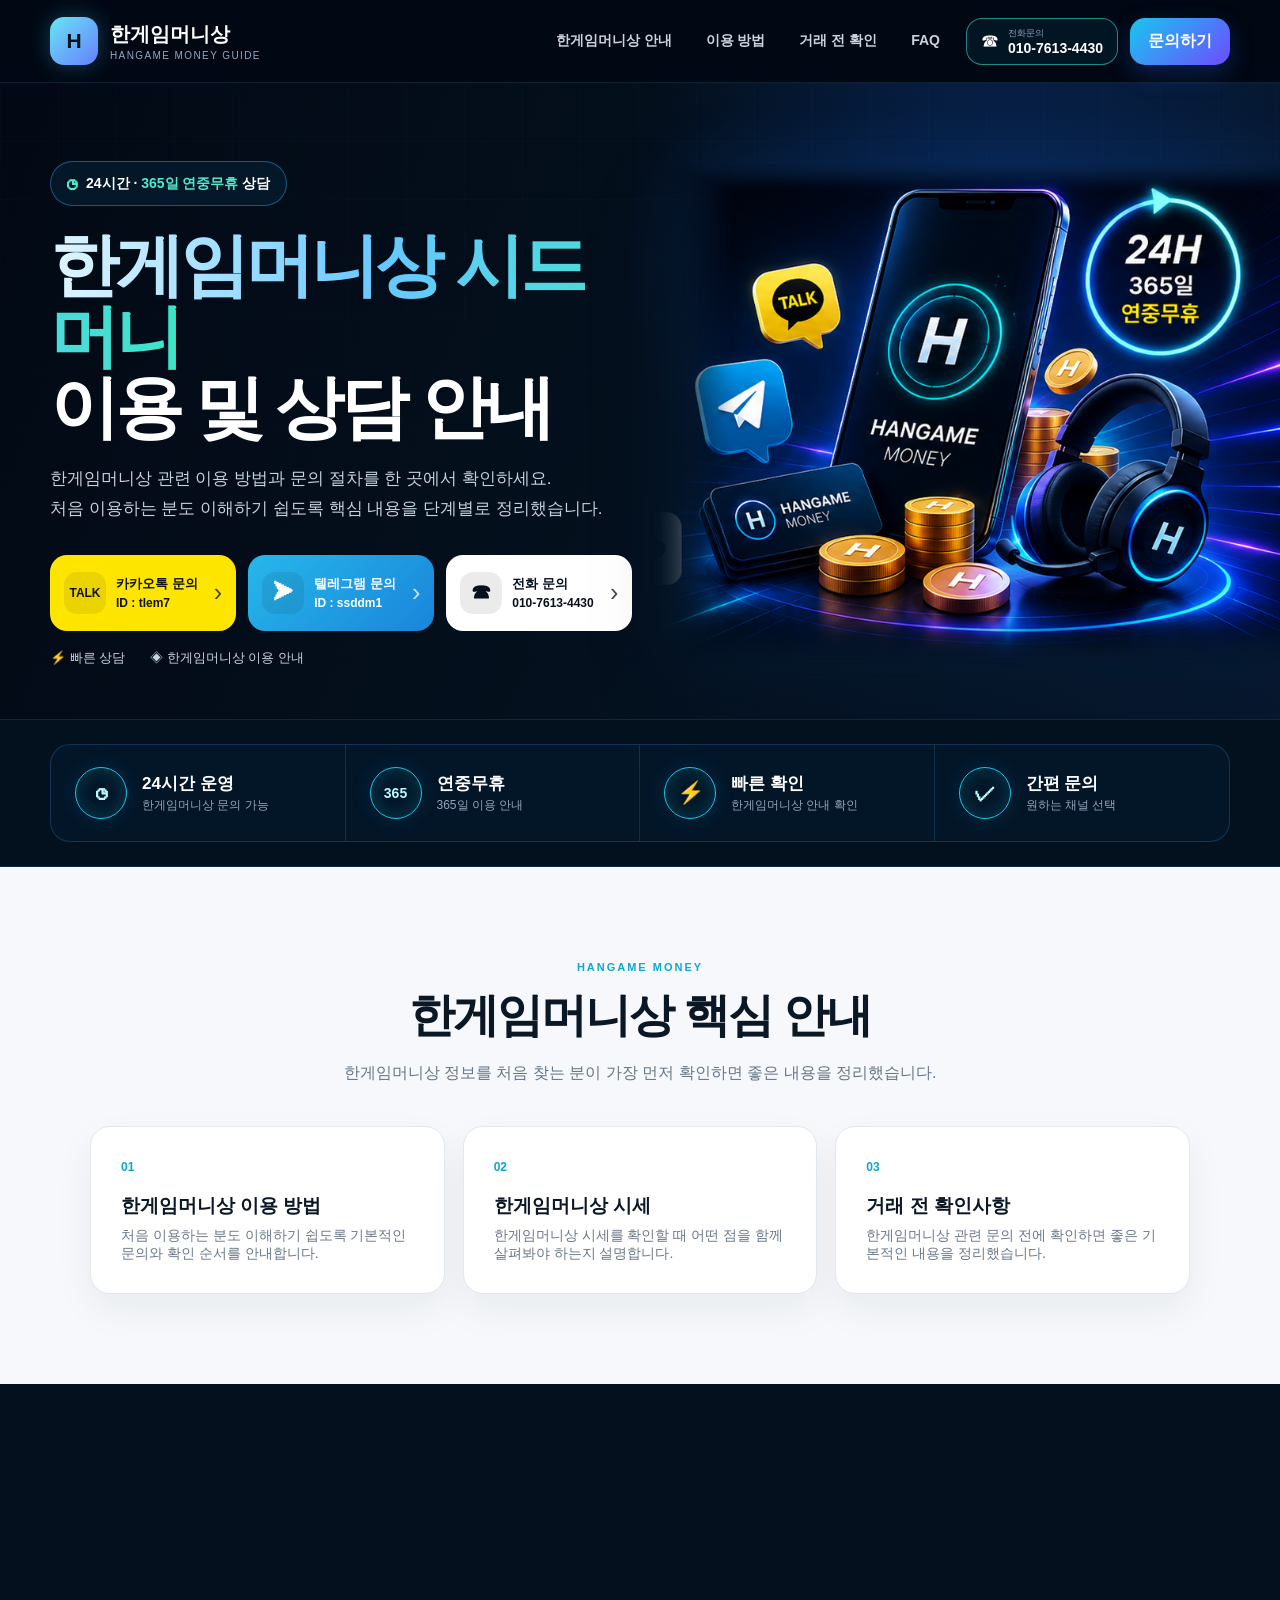
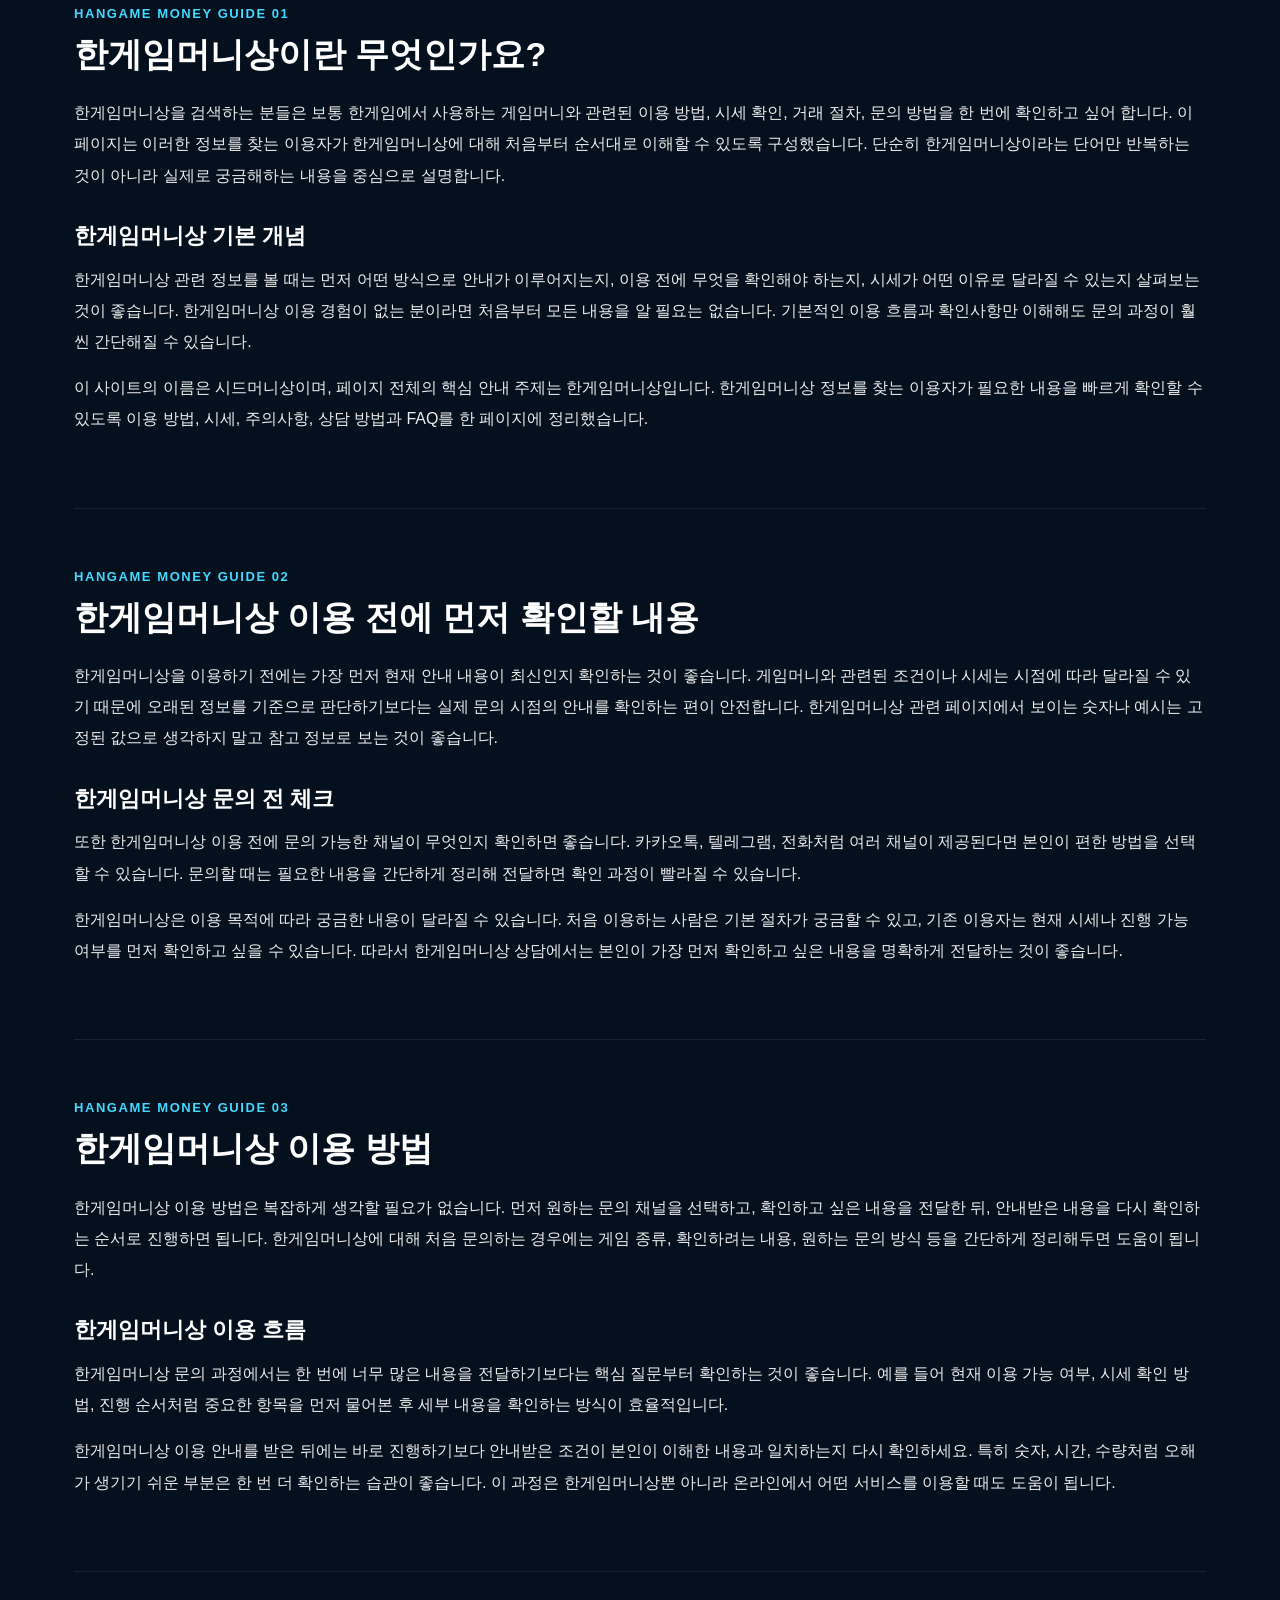
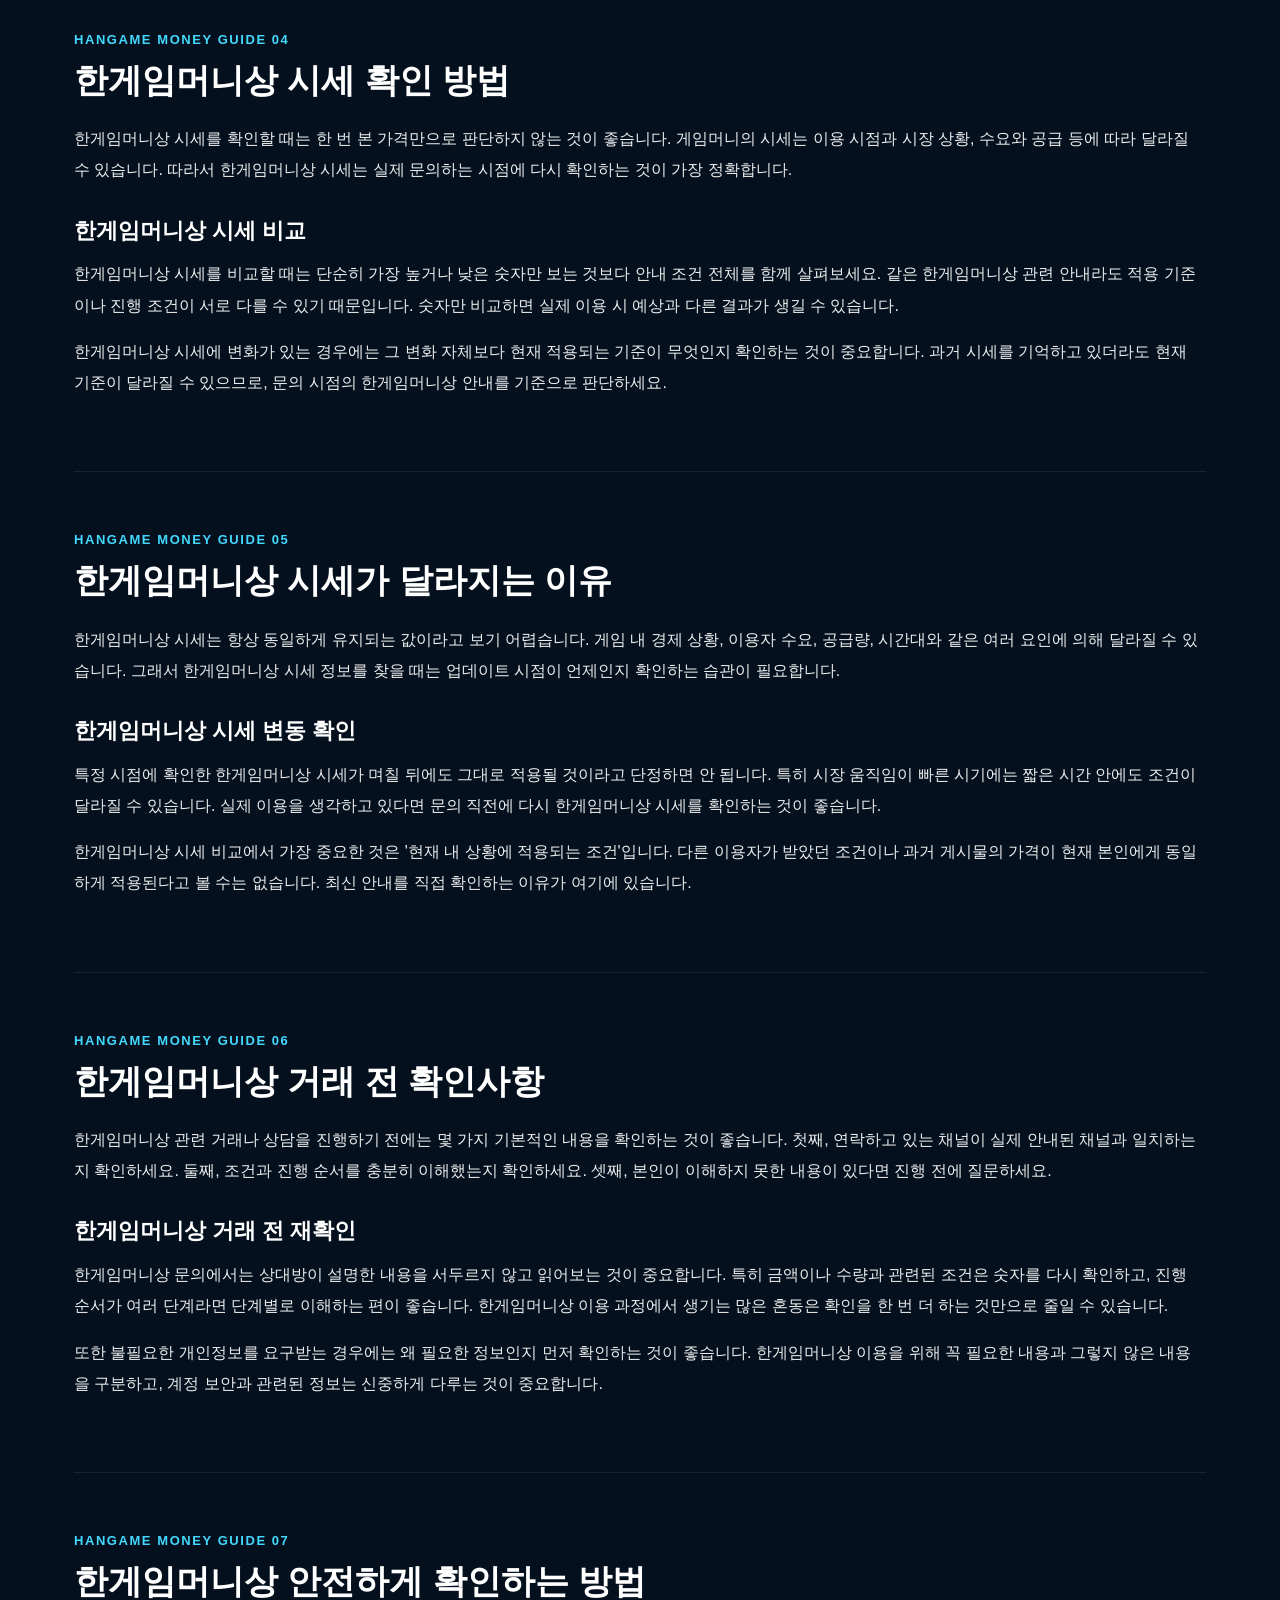
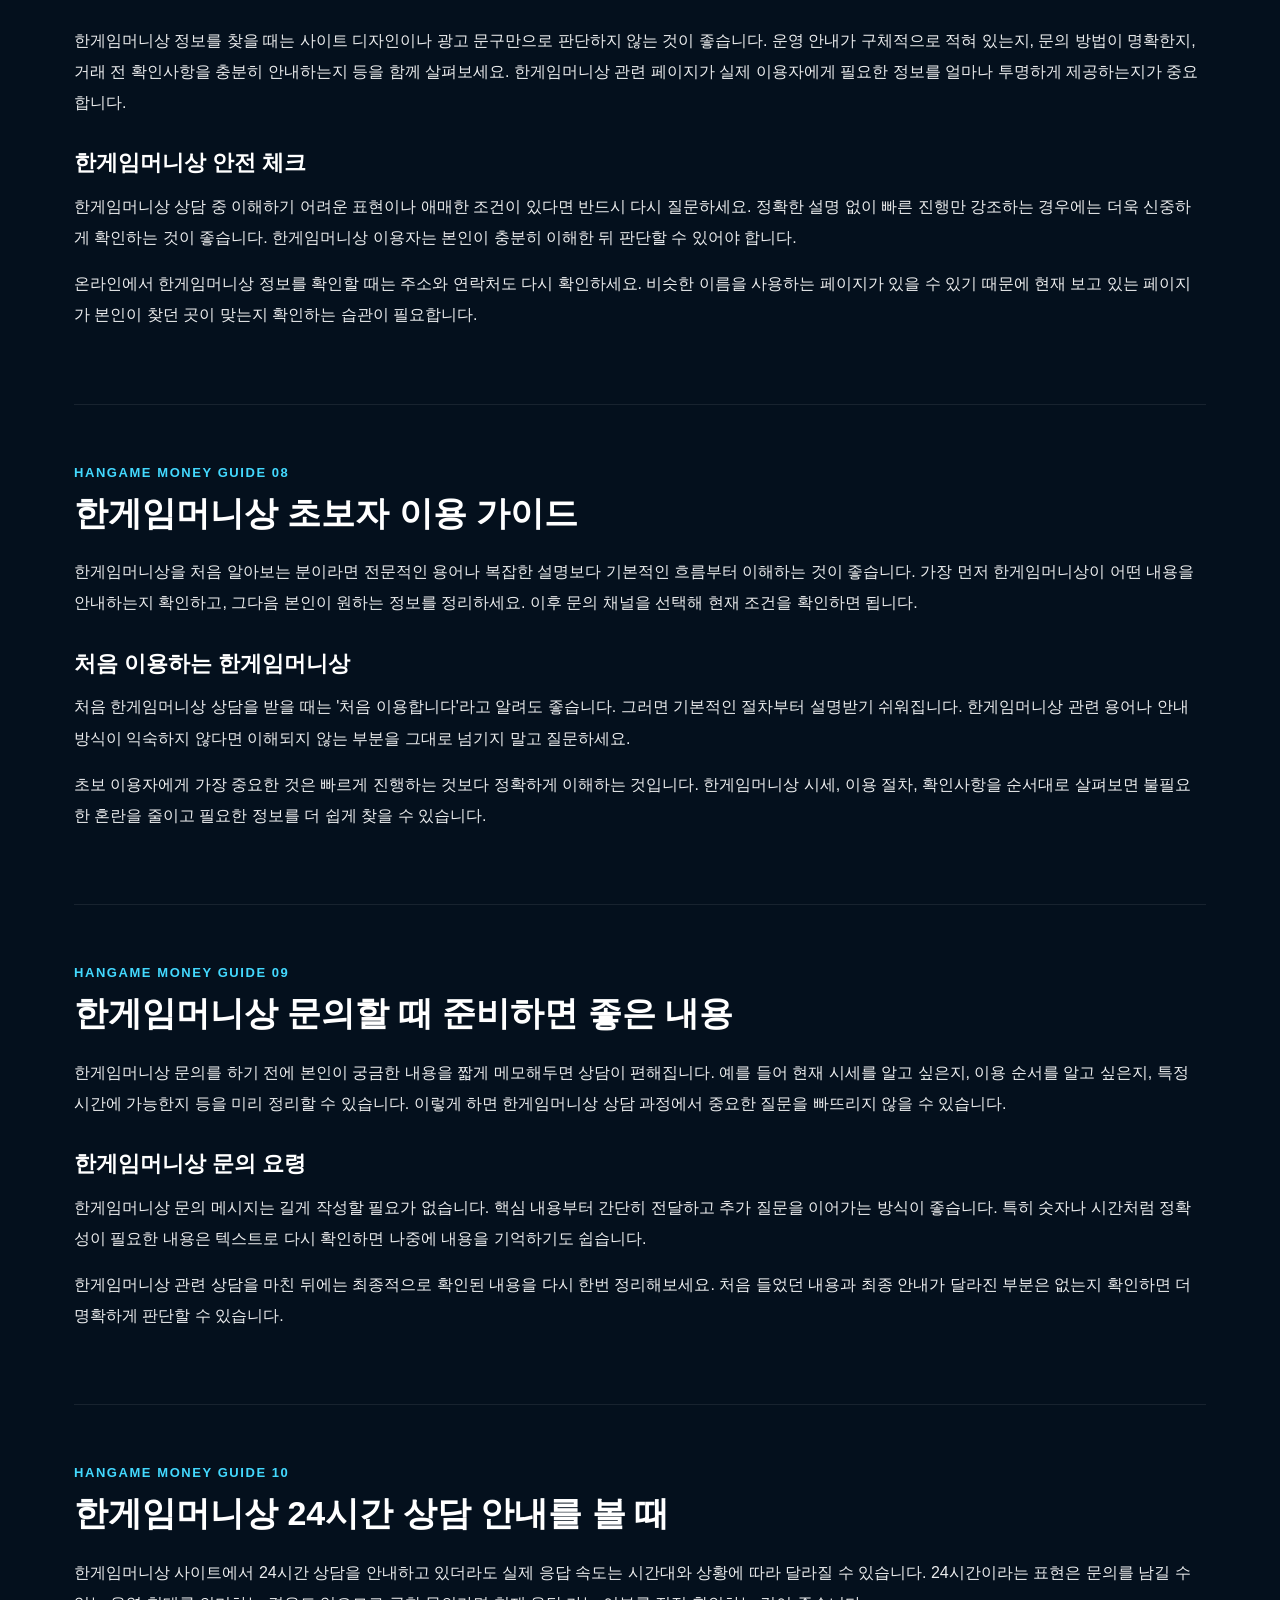
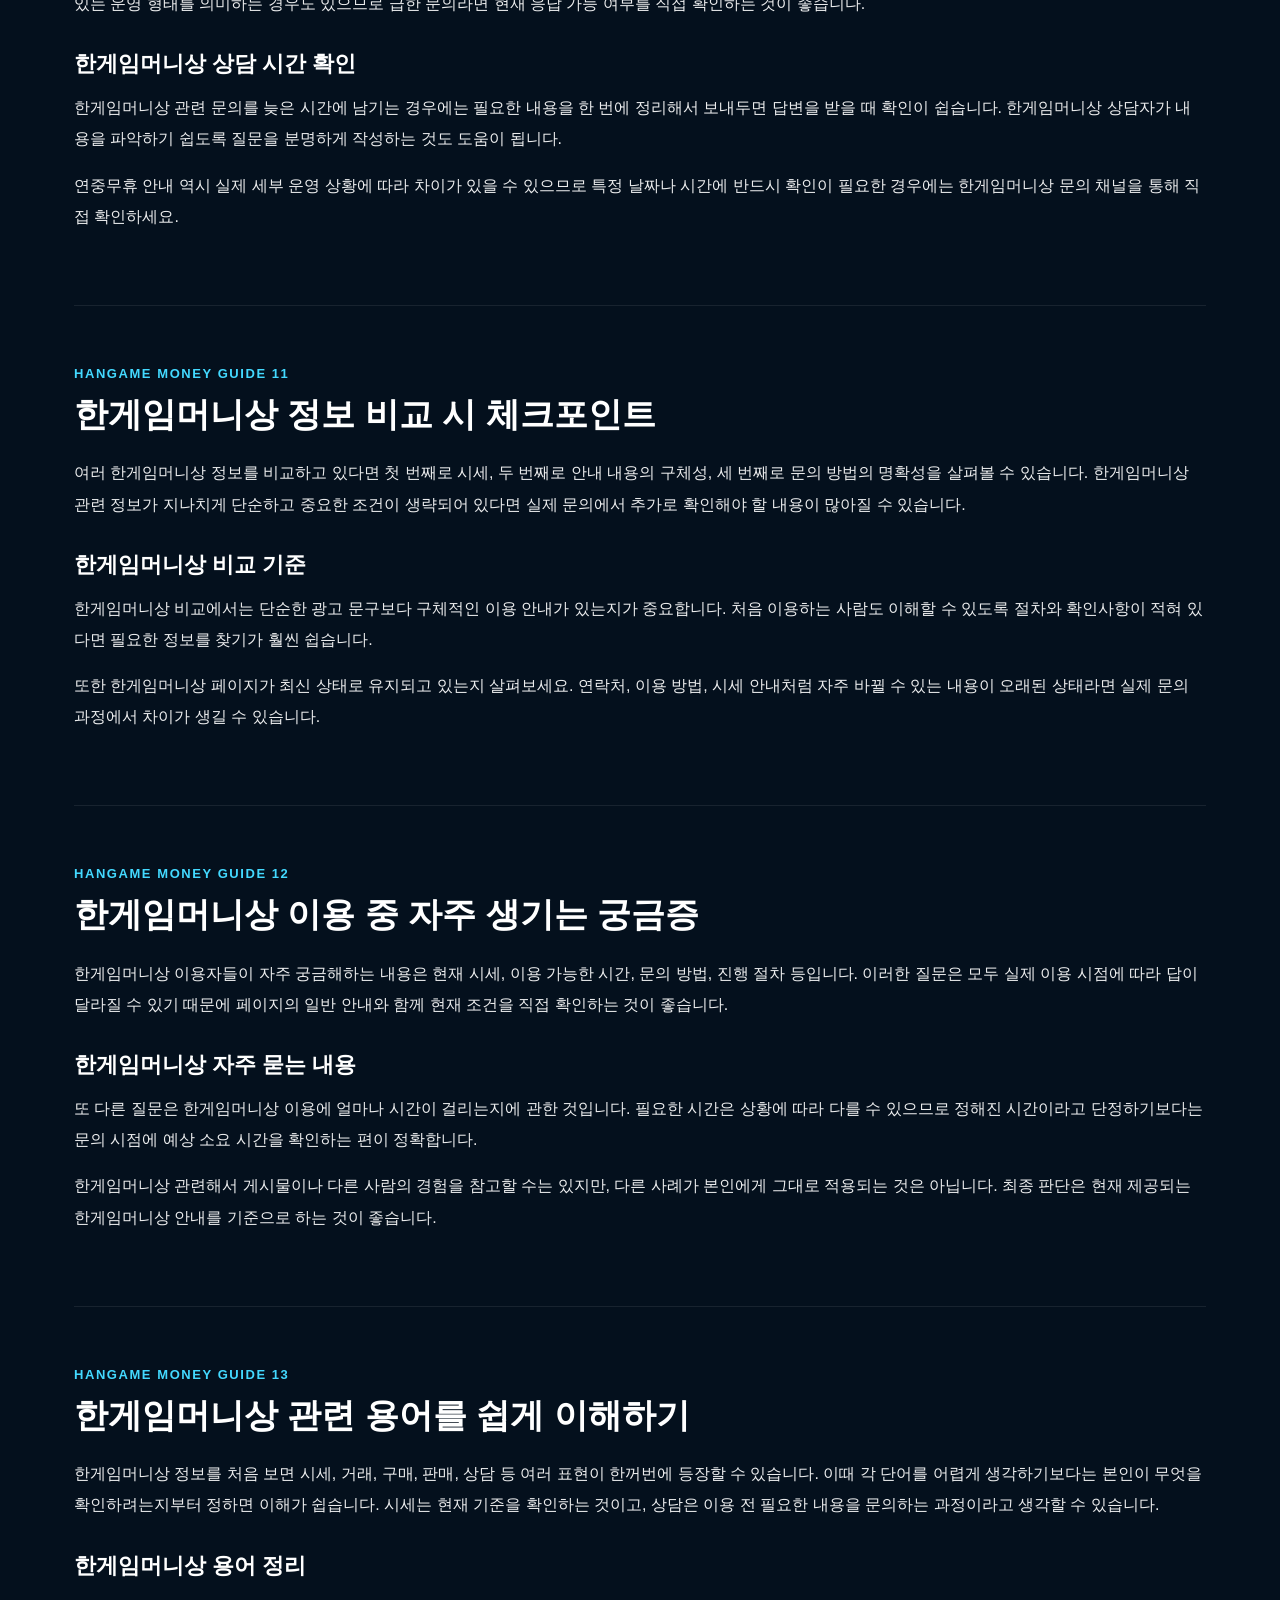
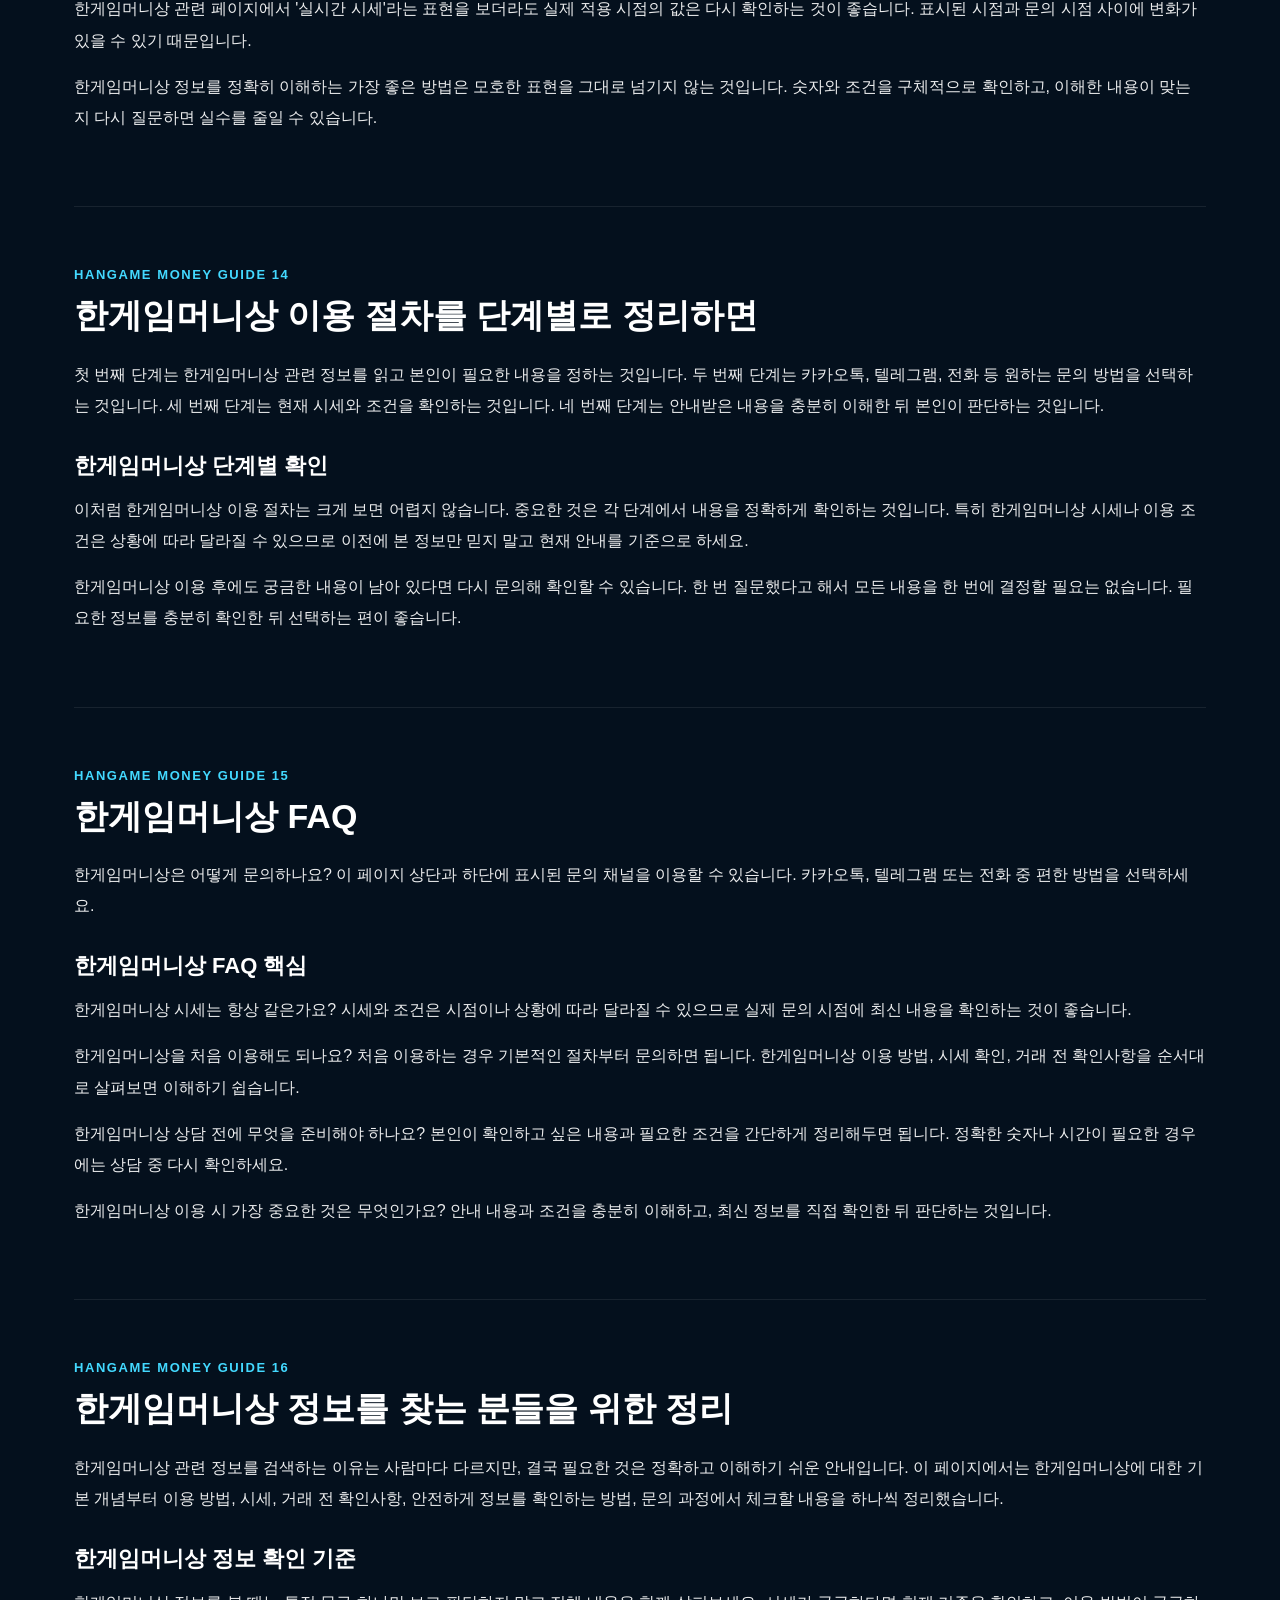
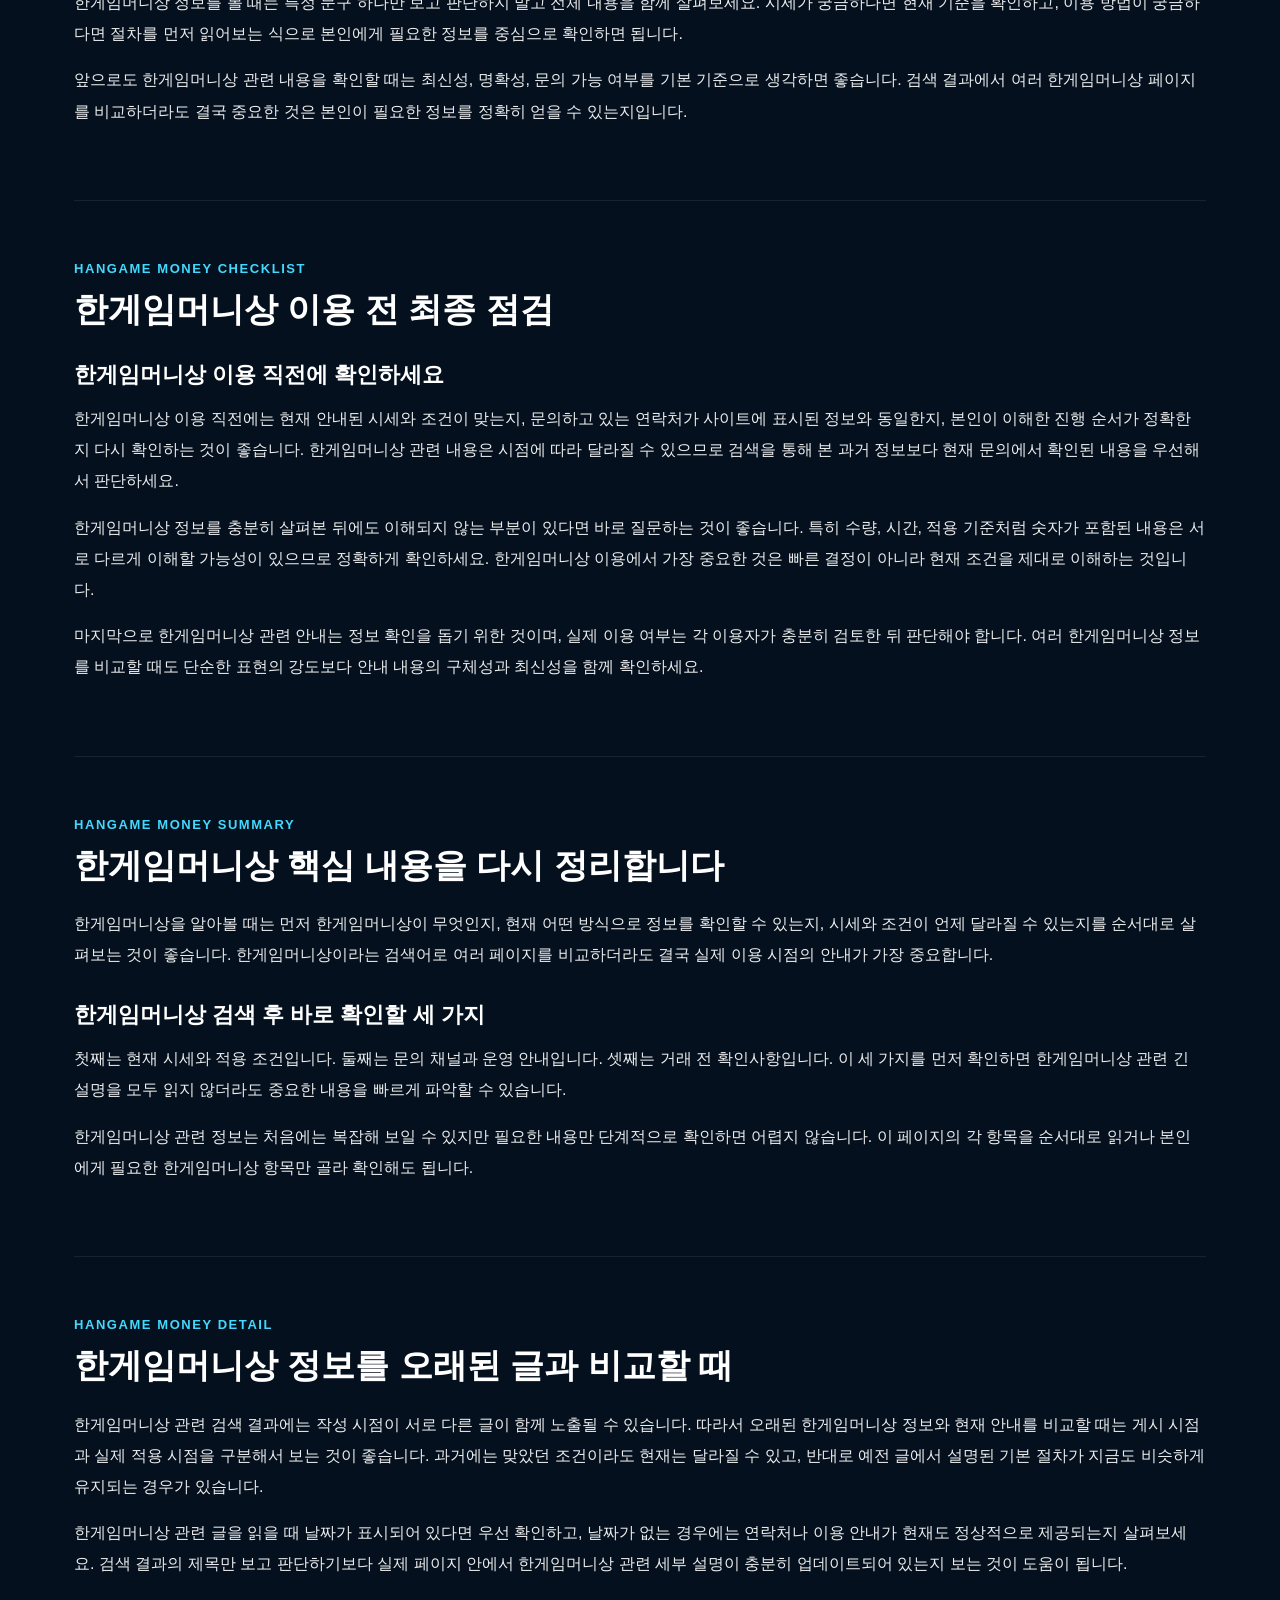
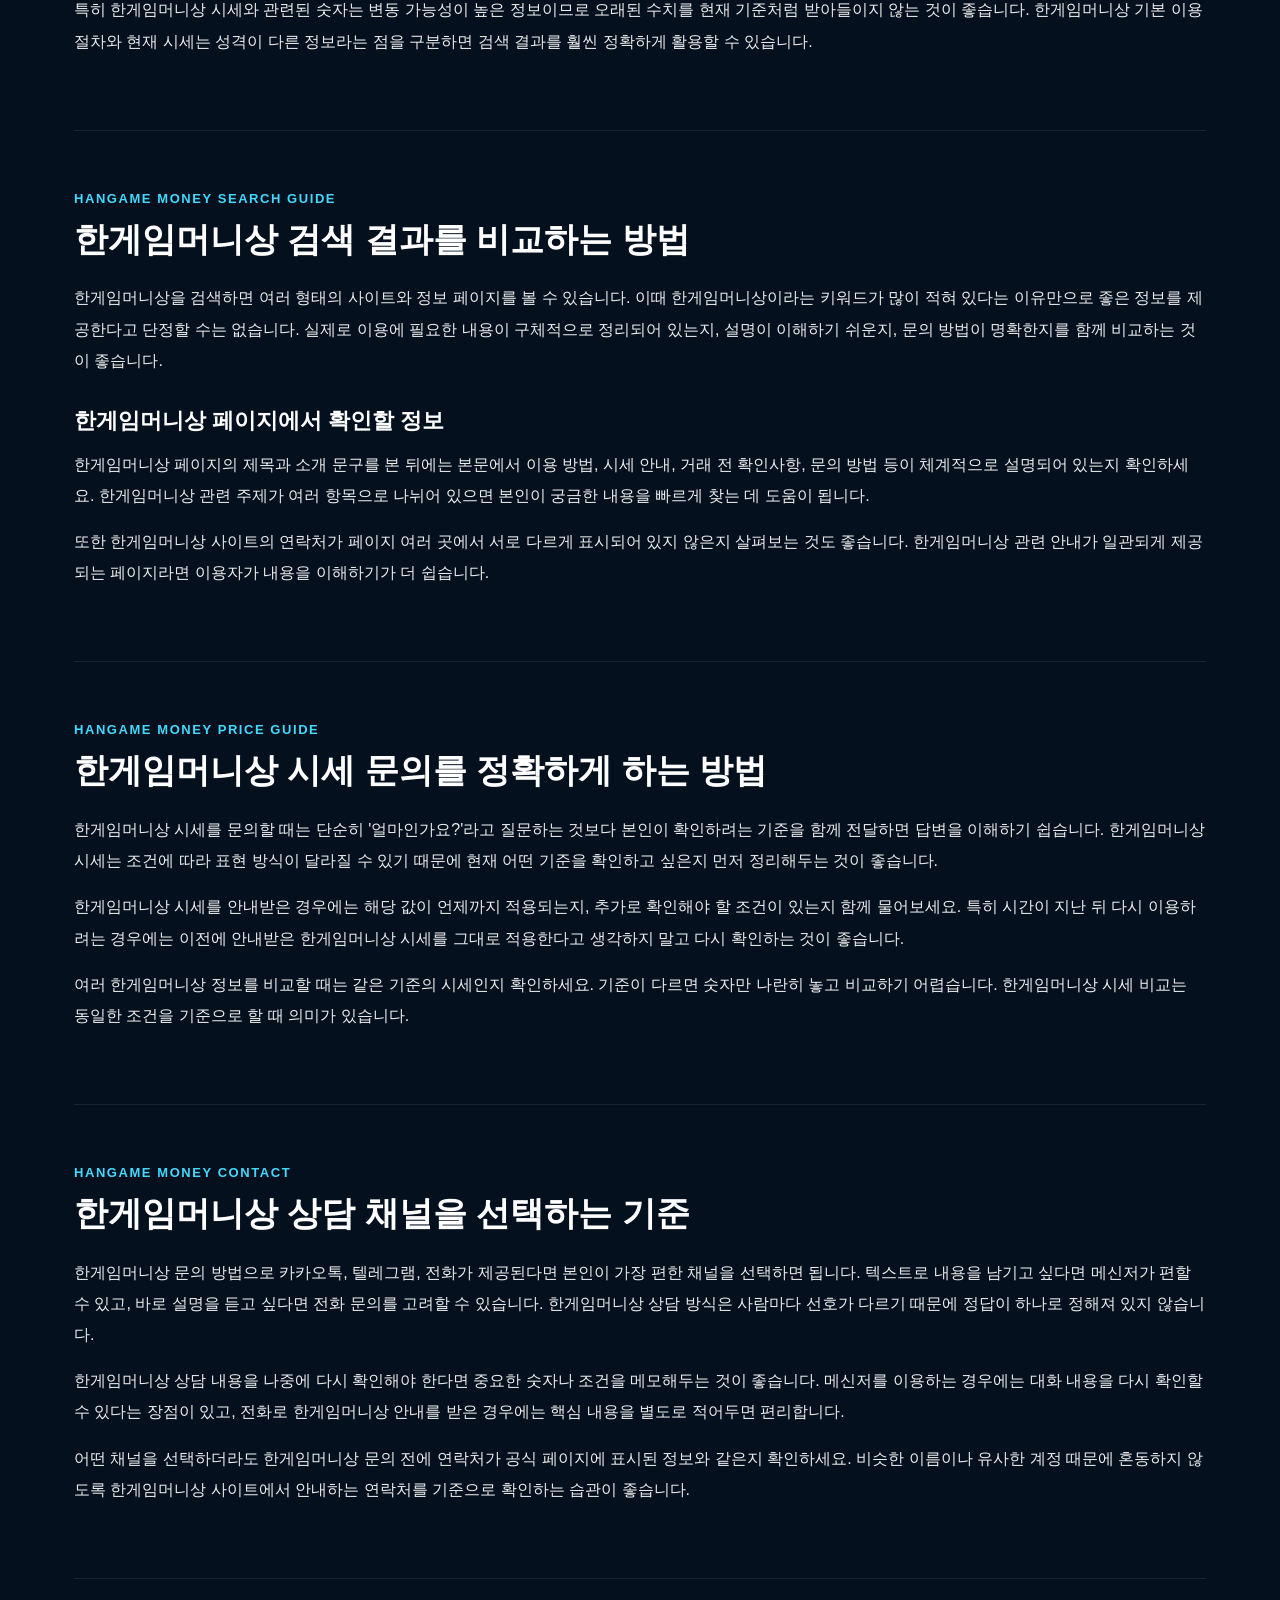
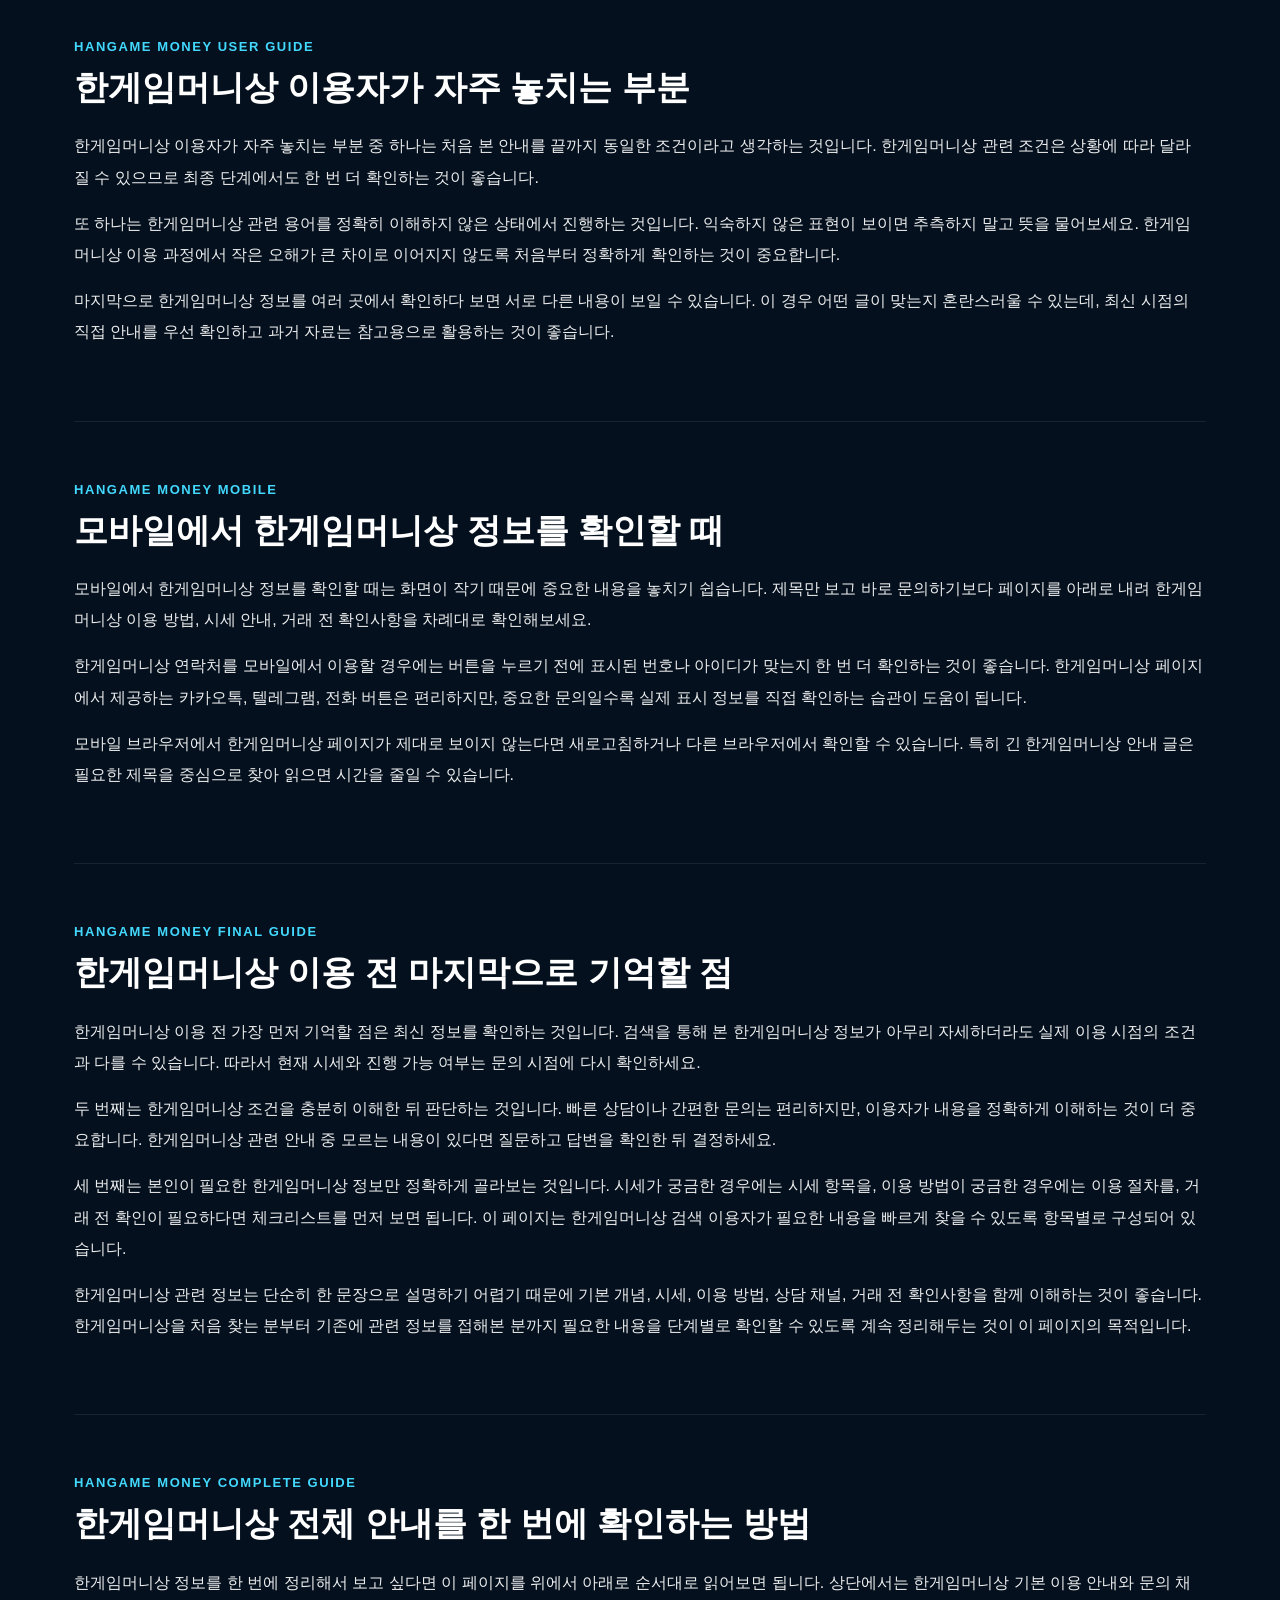
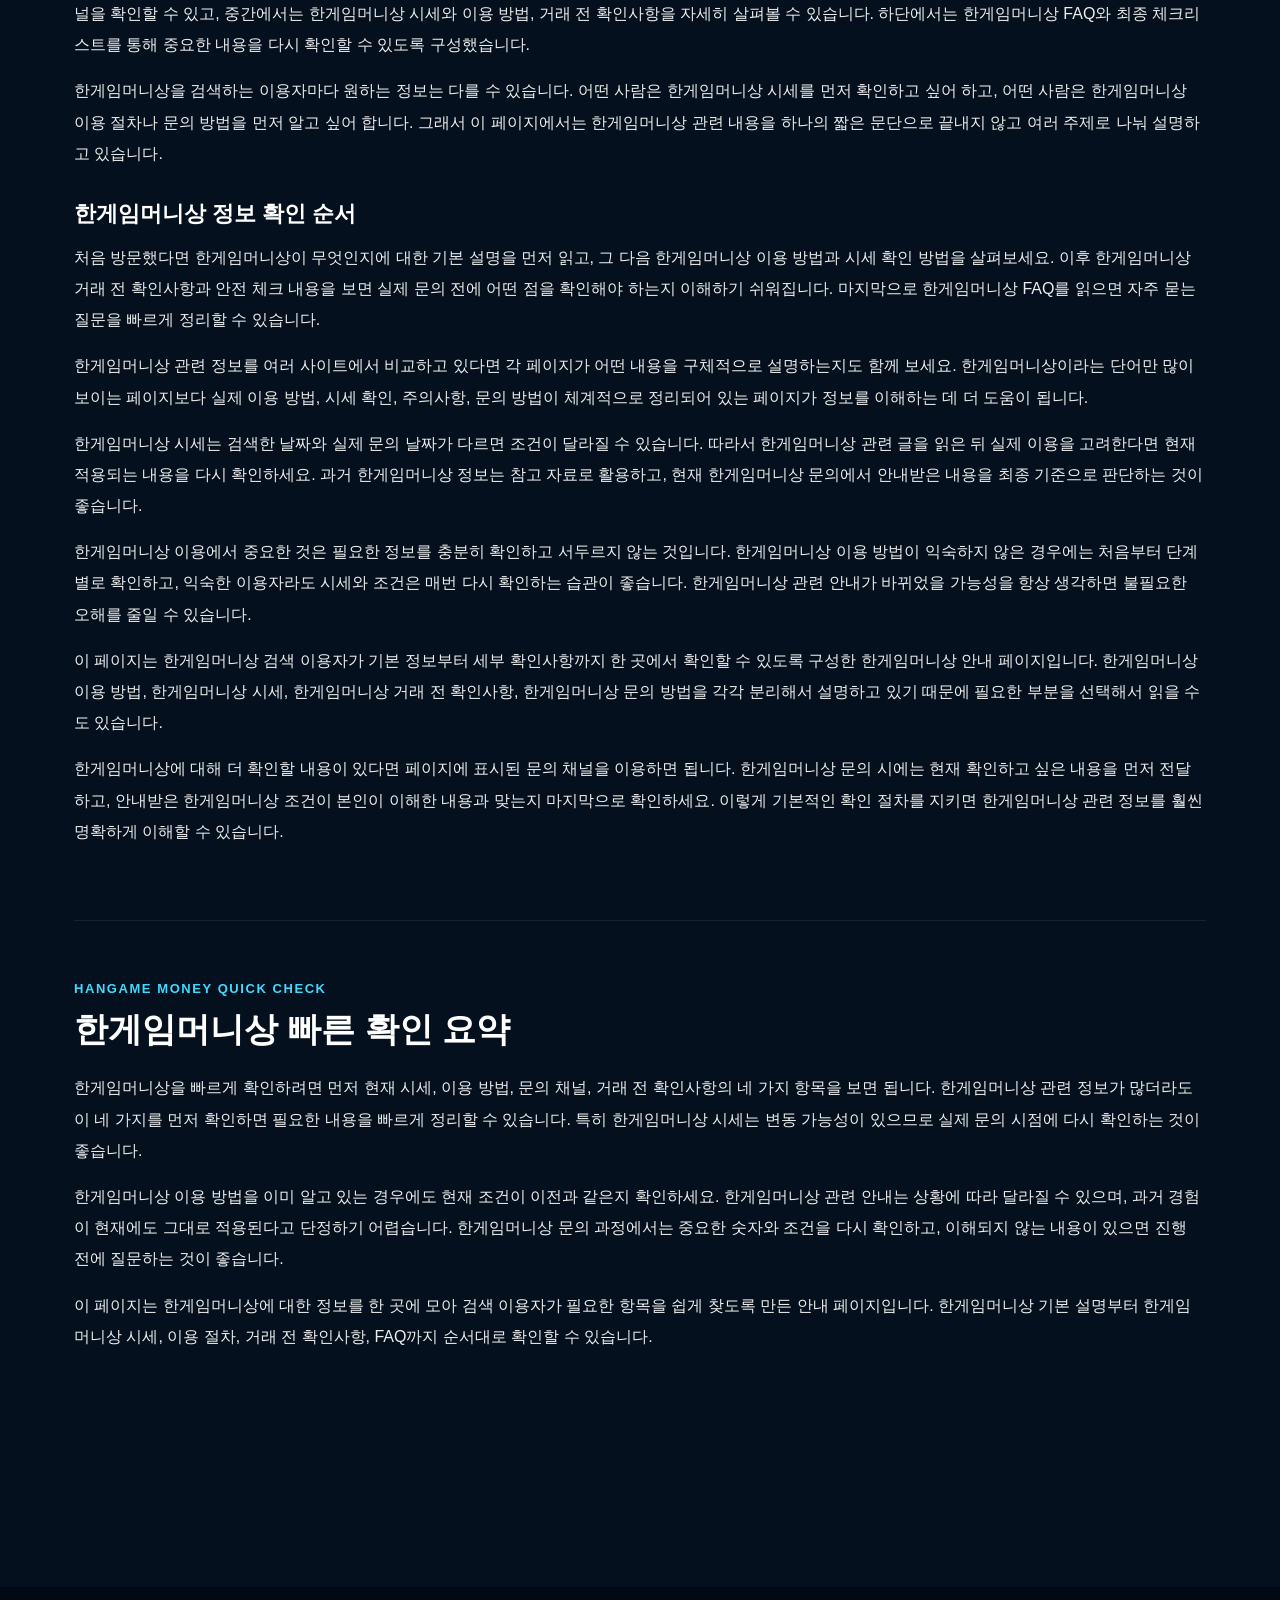
==== commit fbde7db2: "Update index.html" ====
--- a/index.html
+++ b/index.html
@@ -92,7 +92,7 @@
   <div class="wrap hero-grid">
     <div class="hero-copy">
       <div class="availability"><span class="clock">◷</span><span>24시간 · <b>365일 연중무휴</b> 상담</span></div>
-      <h1><span>한게임머니상</span><br>이용 및 상담 안내</h1>
+      <h1><span>한게임머니상 시드머니</span><br>이용 및 상담 안내</h1>
       <p class="hero-desc">한게임머니상 관련 이용 방법과 문의 절차를 한 곳에서 확인하세요.<br>처음 이용하는 분도 이해하기 쉽도록 핵심 내용을 단계별로 정리했습니다.</p>
       <div class="cta-row">
         <button type="button" class="cta kakao" id="kakaoCopy"><span class="cta-icon">TALK</span><span class="cta-copy"><small>카카오톡 문의</small><strong>ID : tlem7</strong></span><span class="cta-arrow">›</span></button>
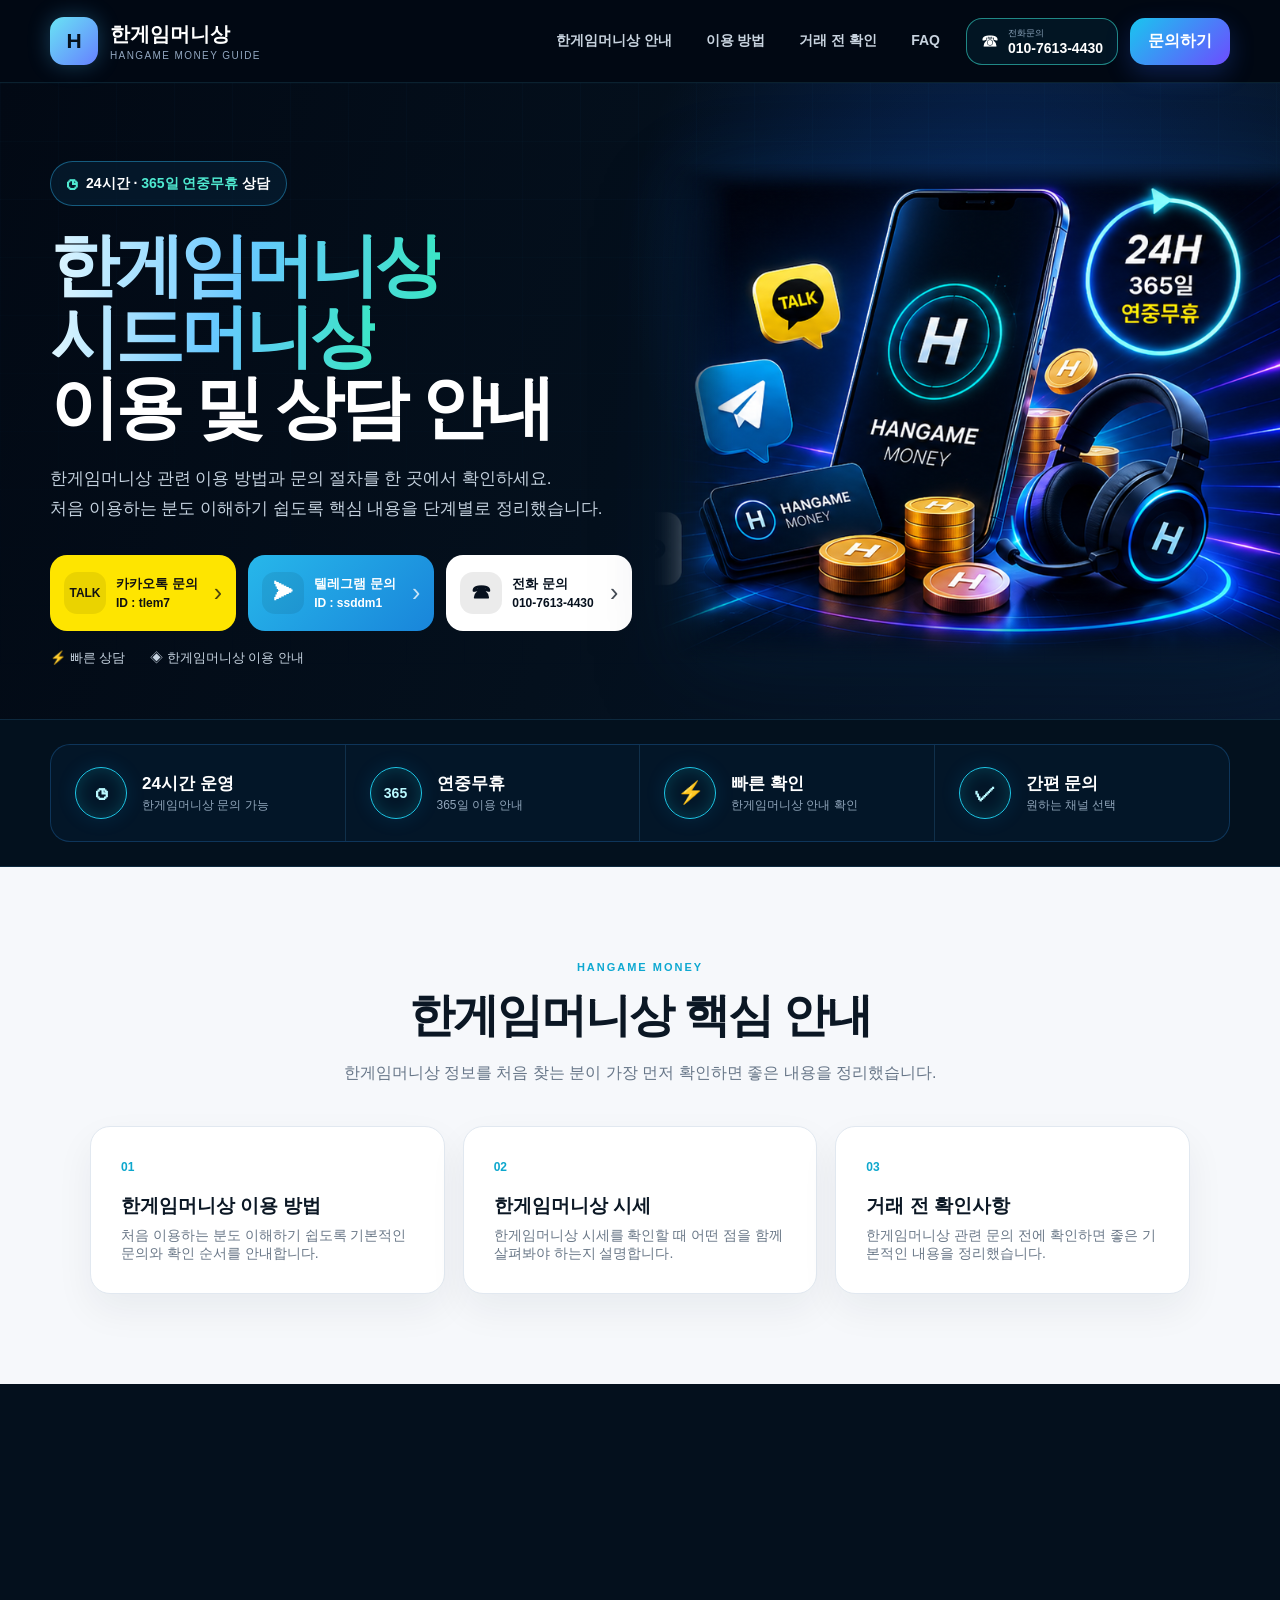
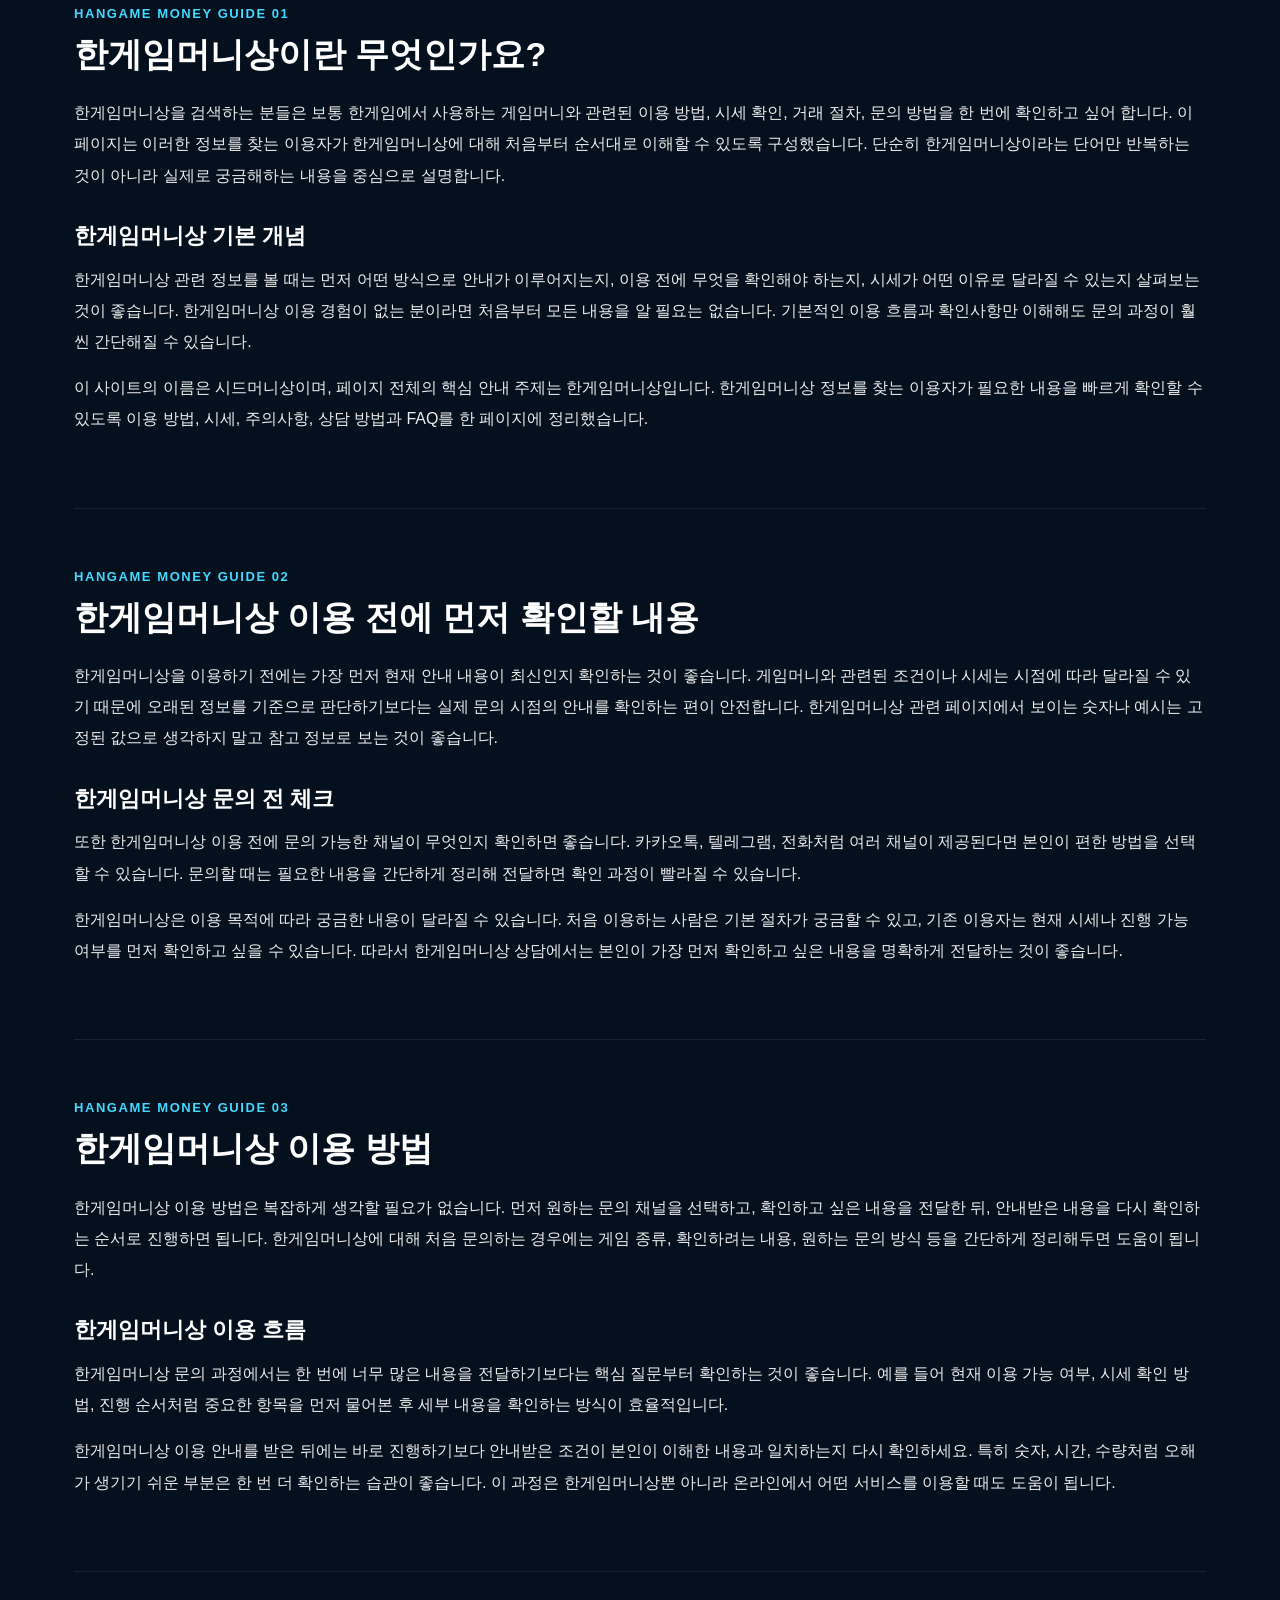
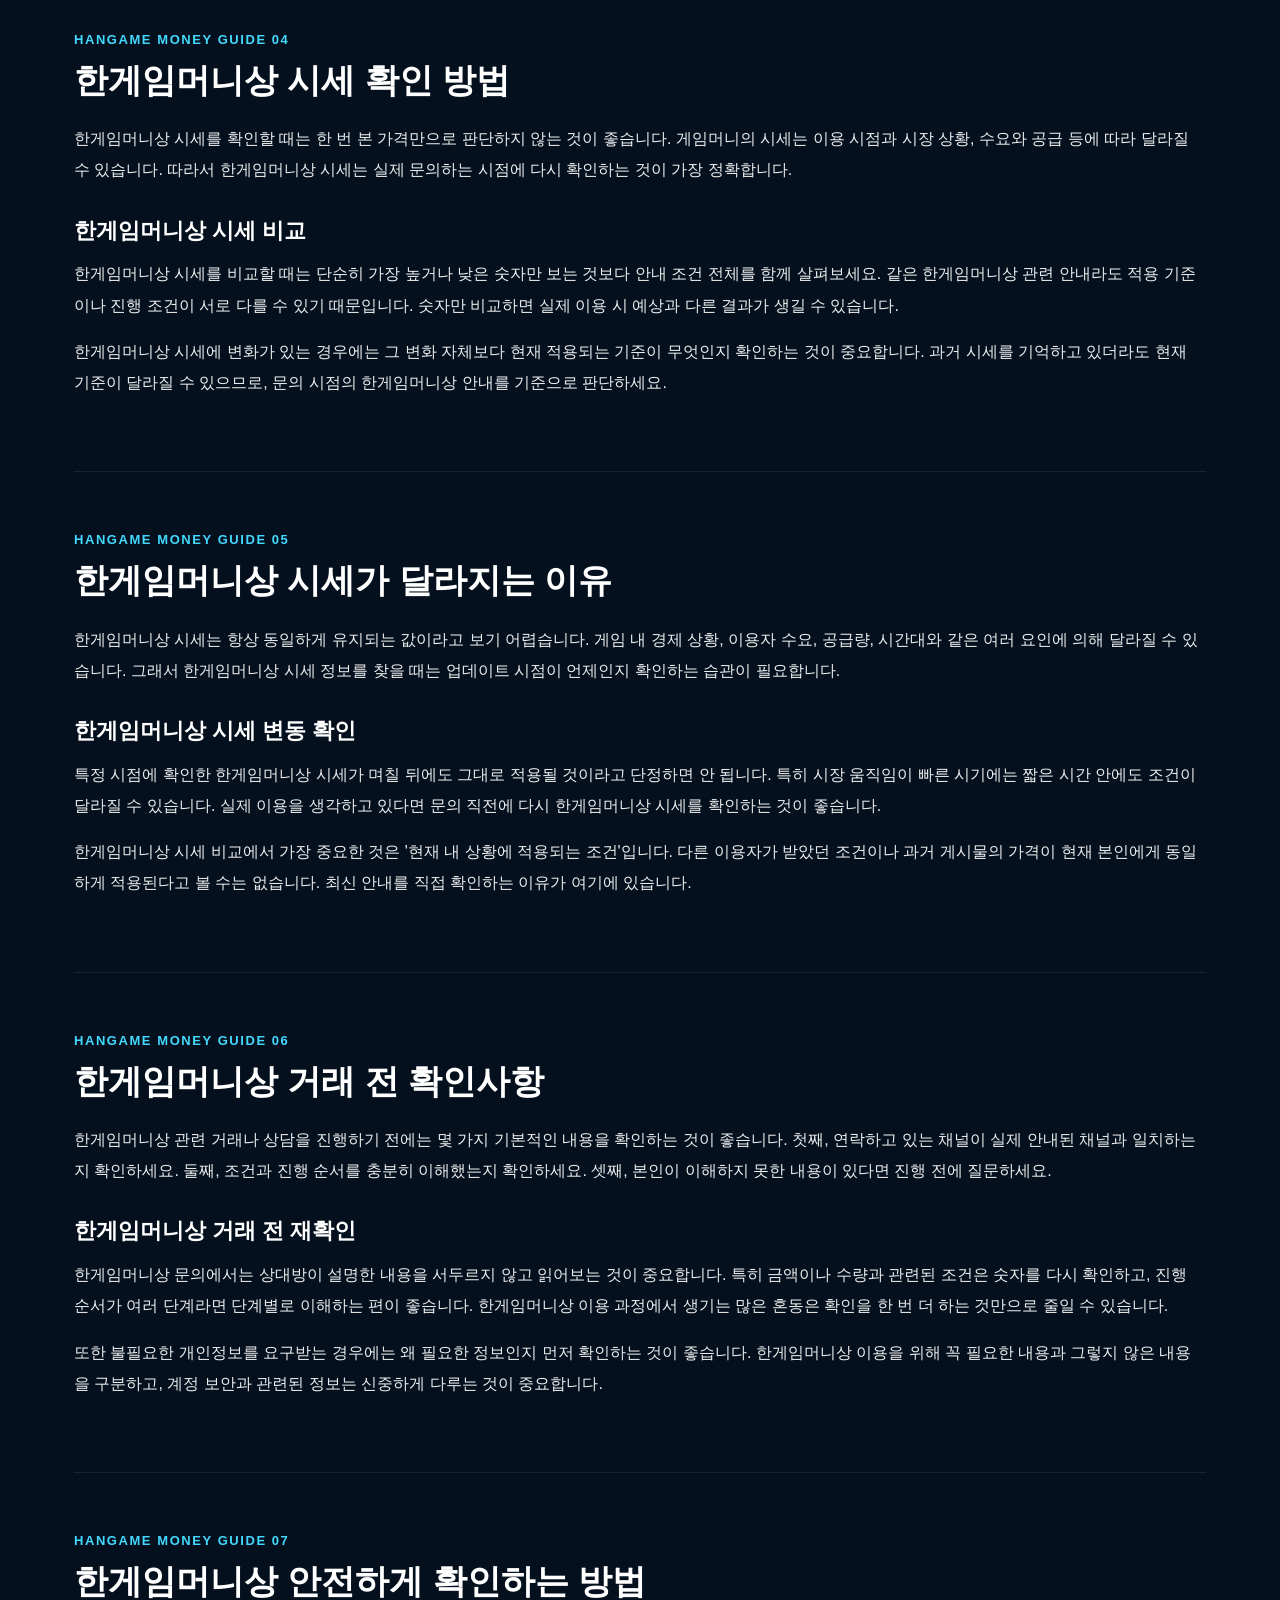
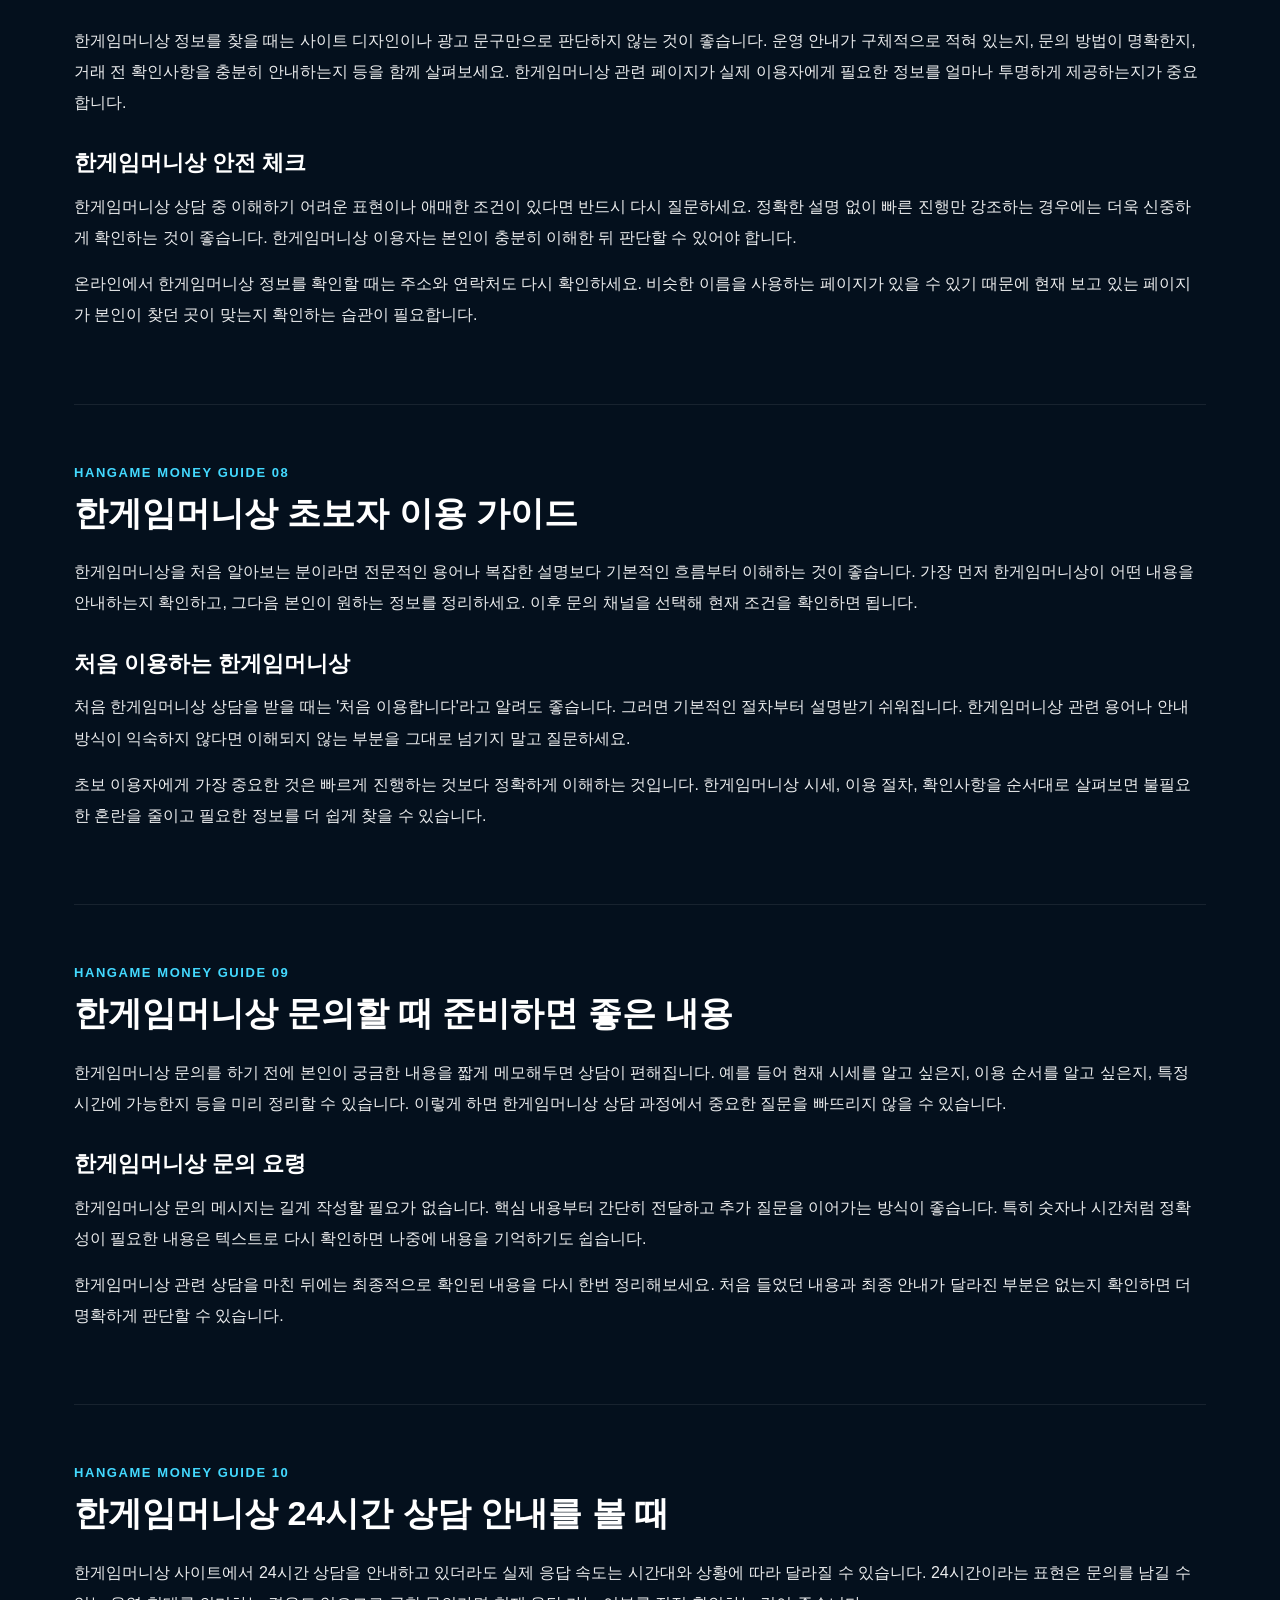
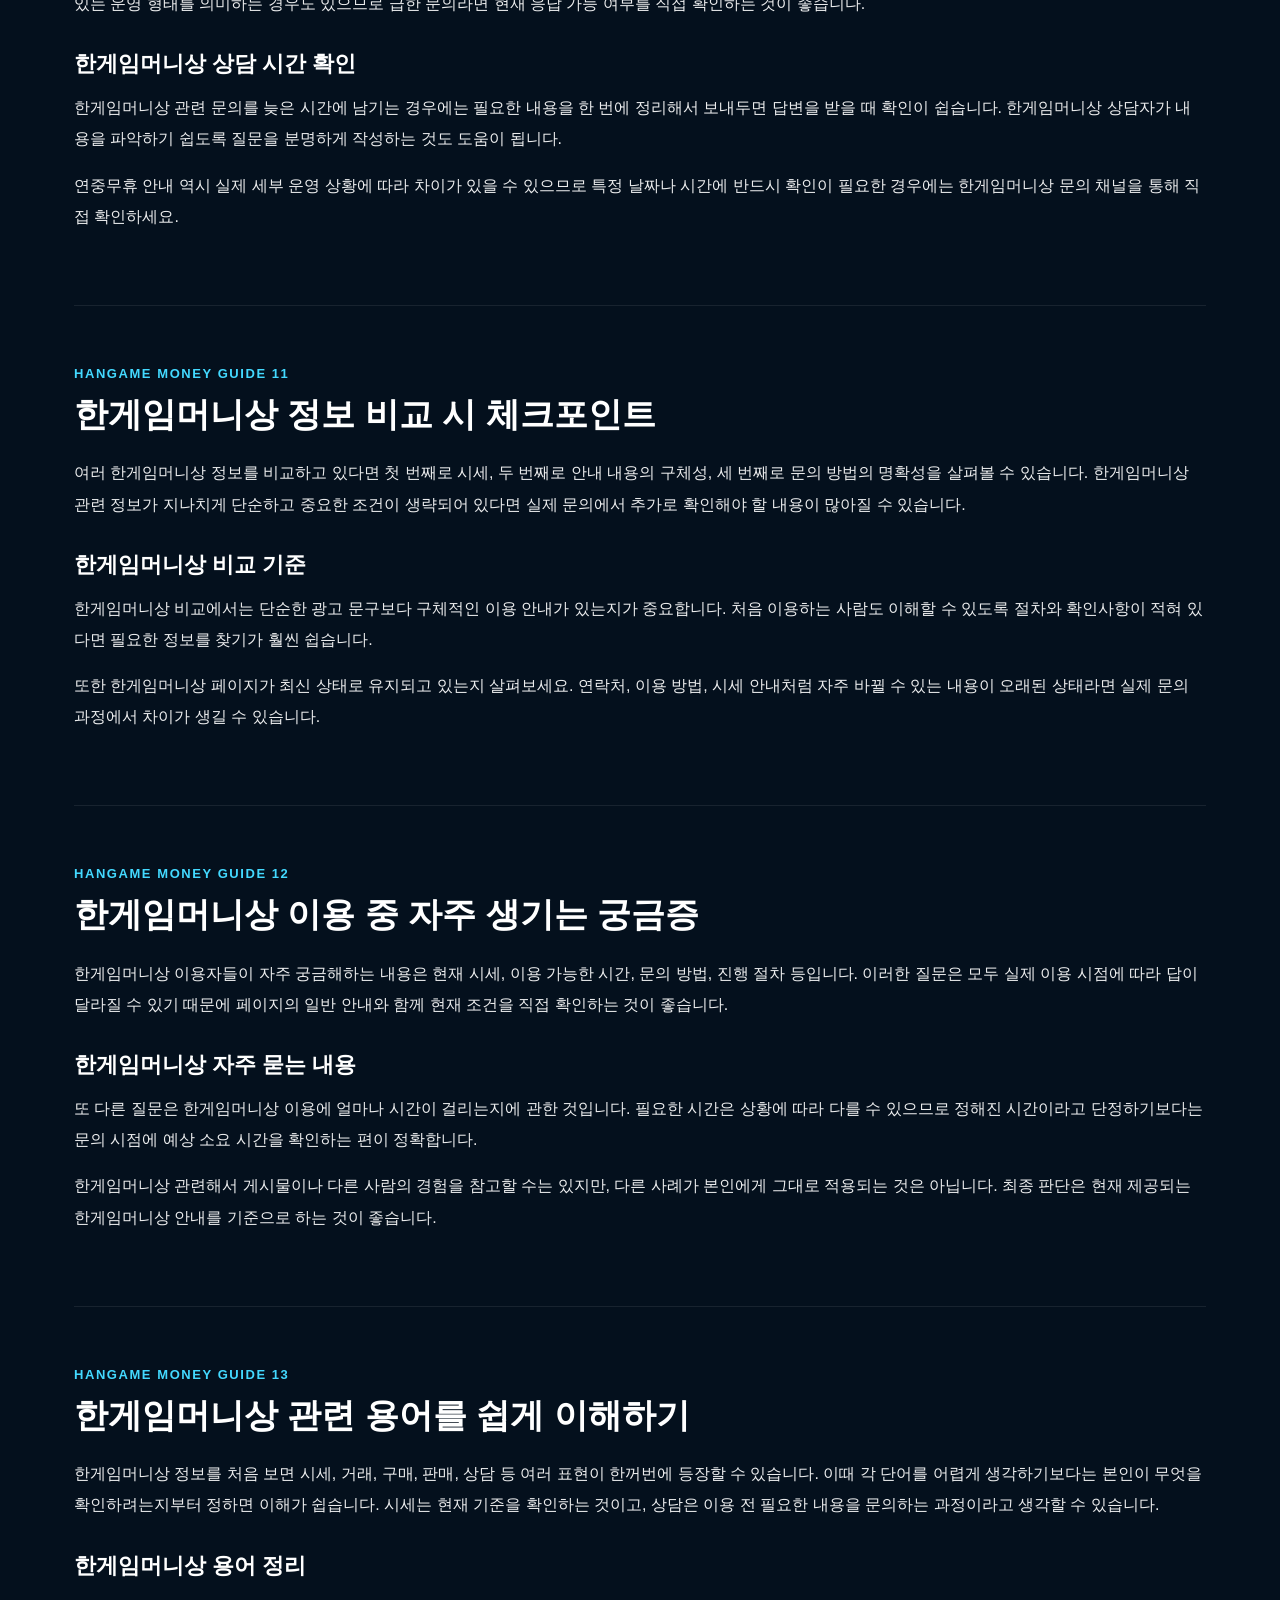
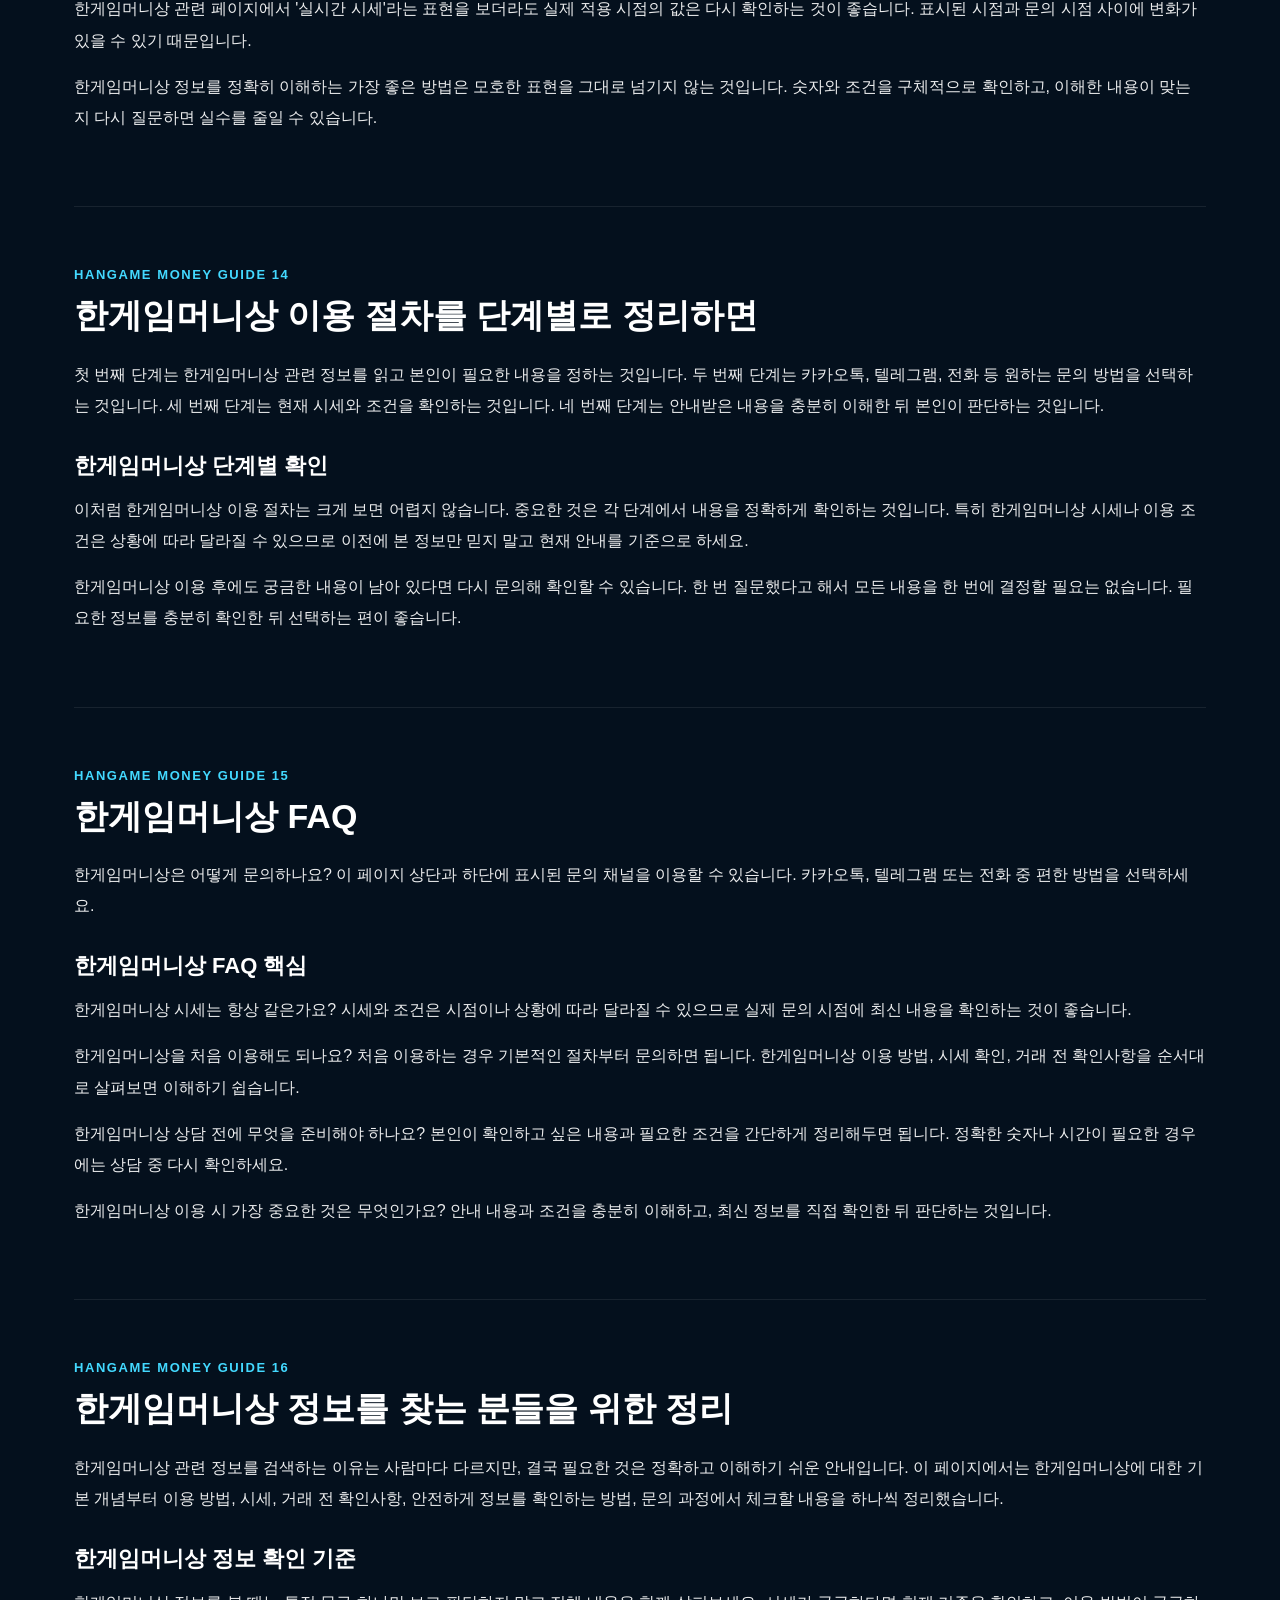
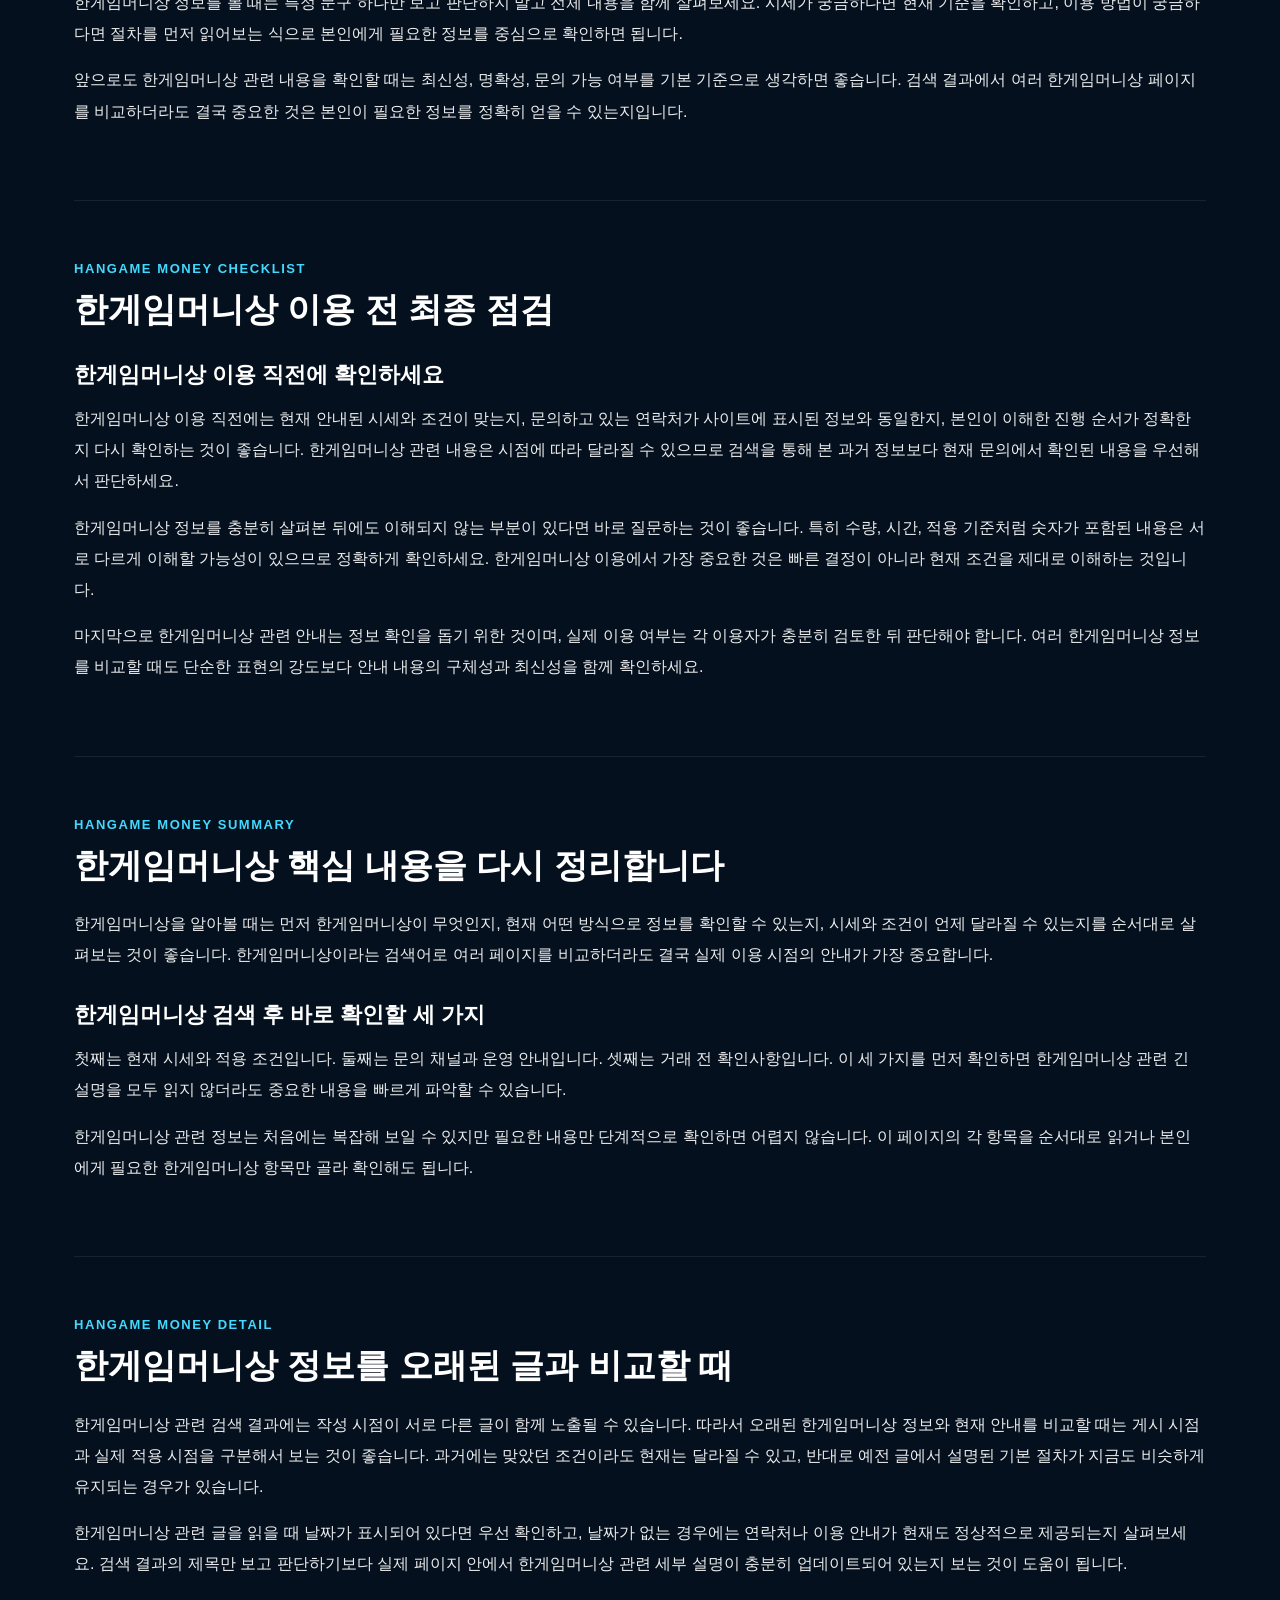
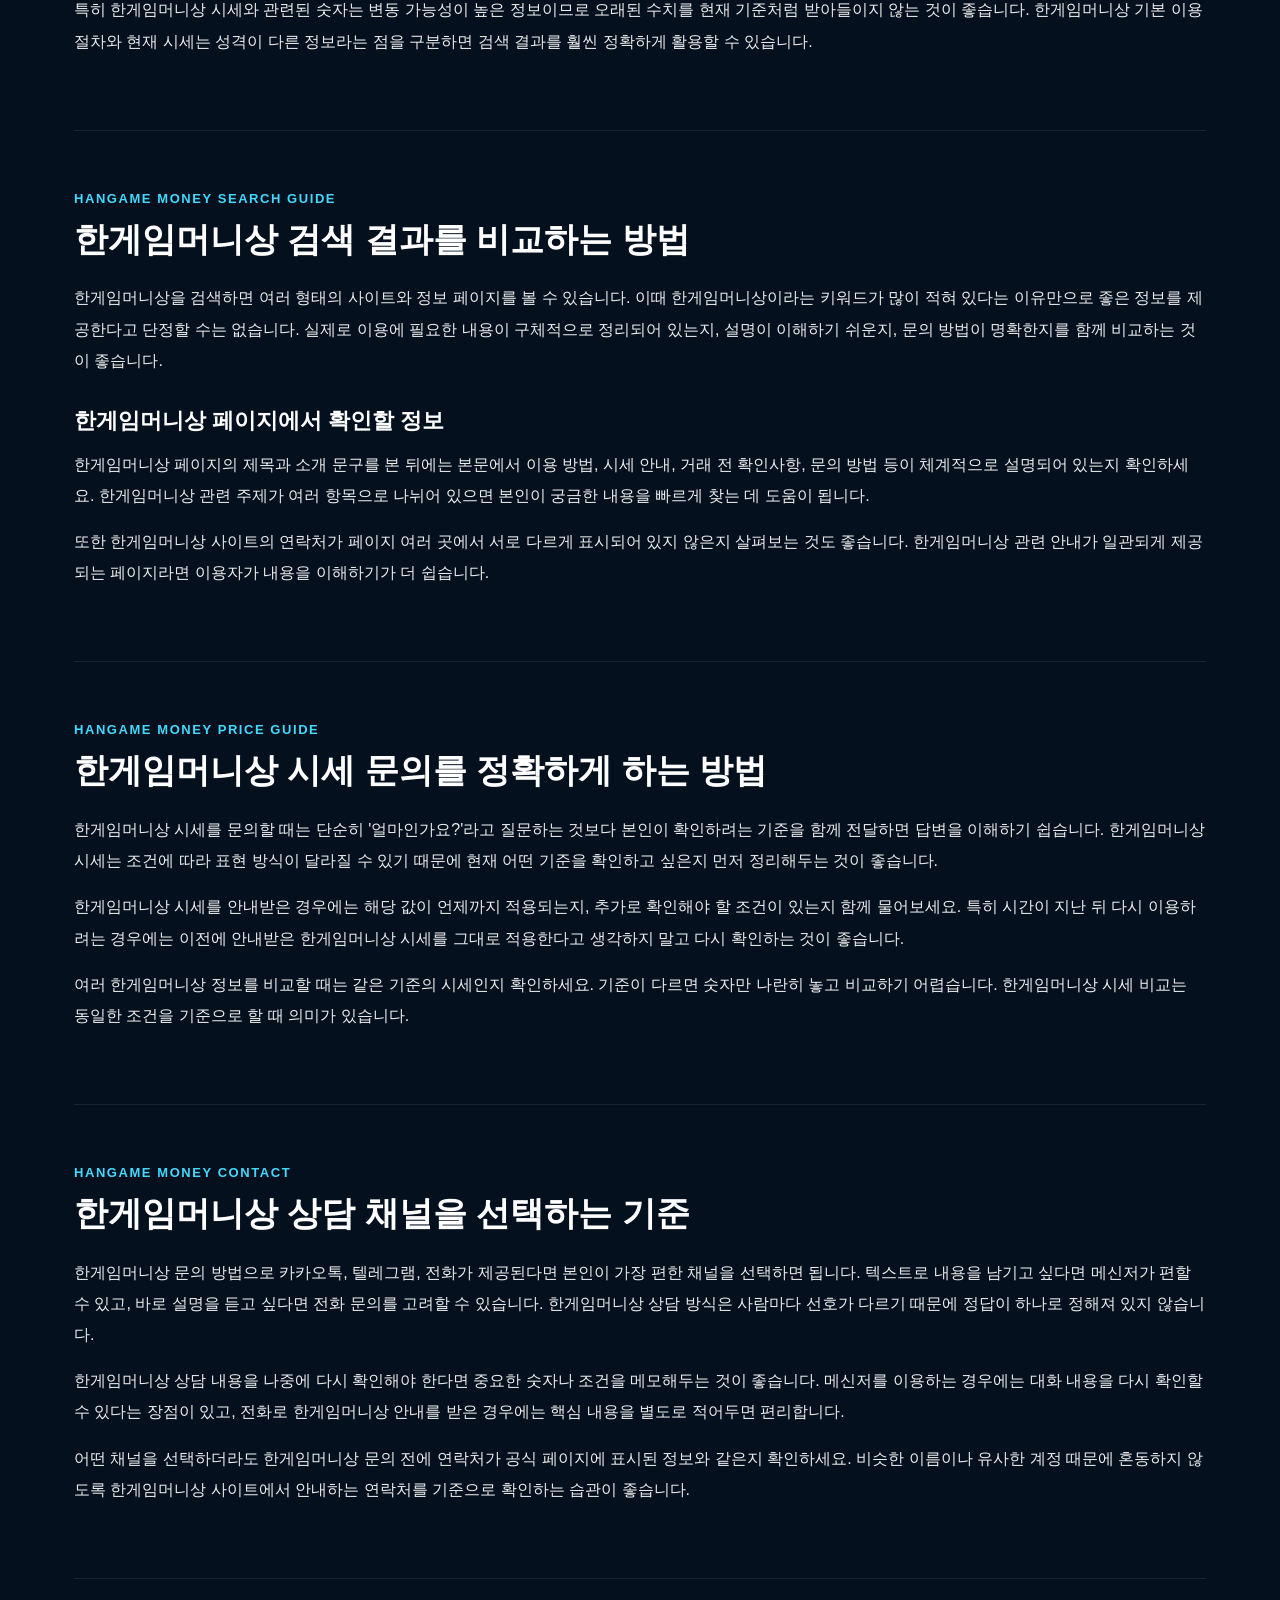
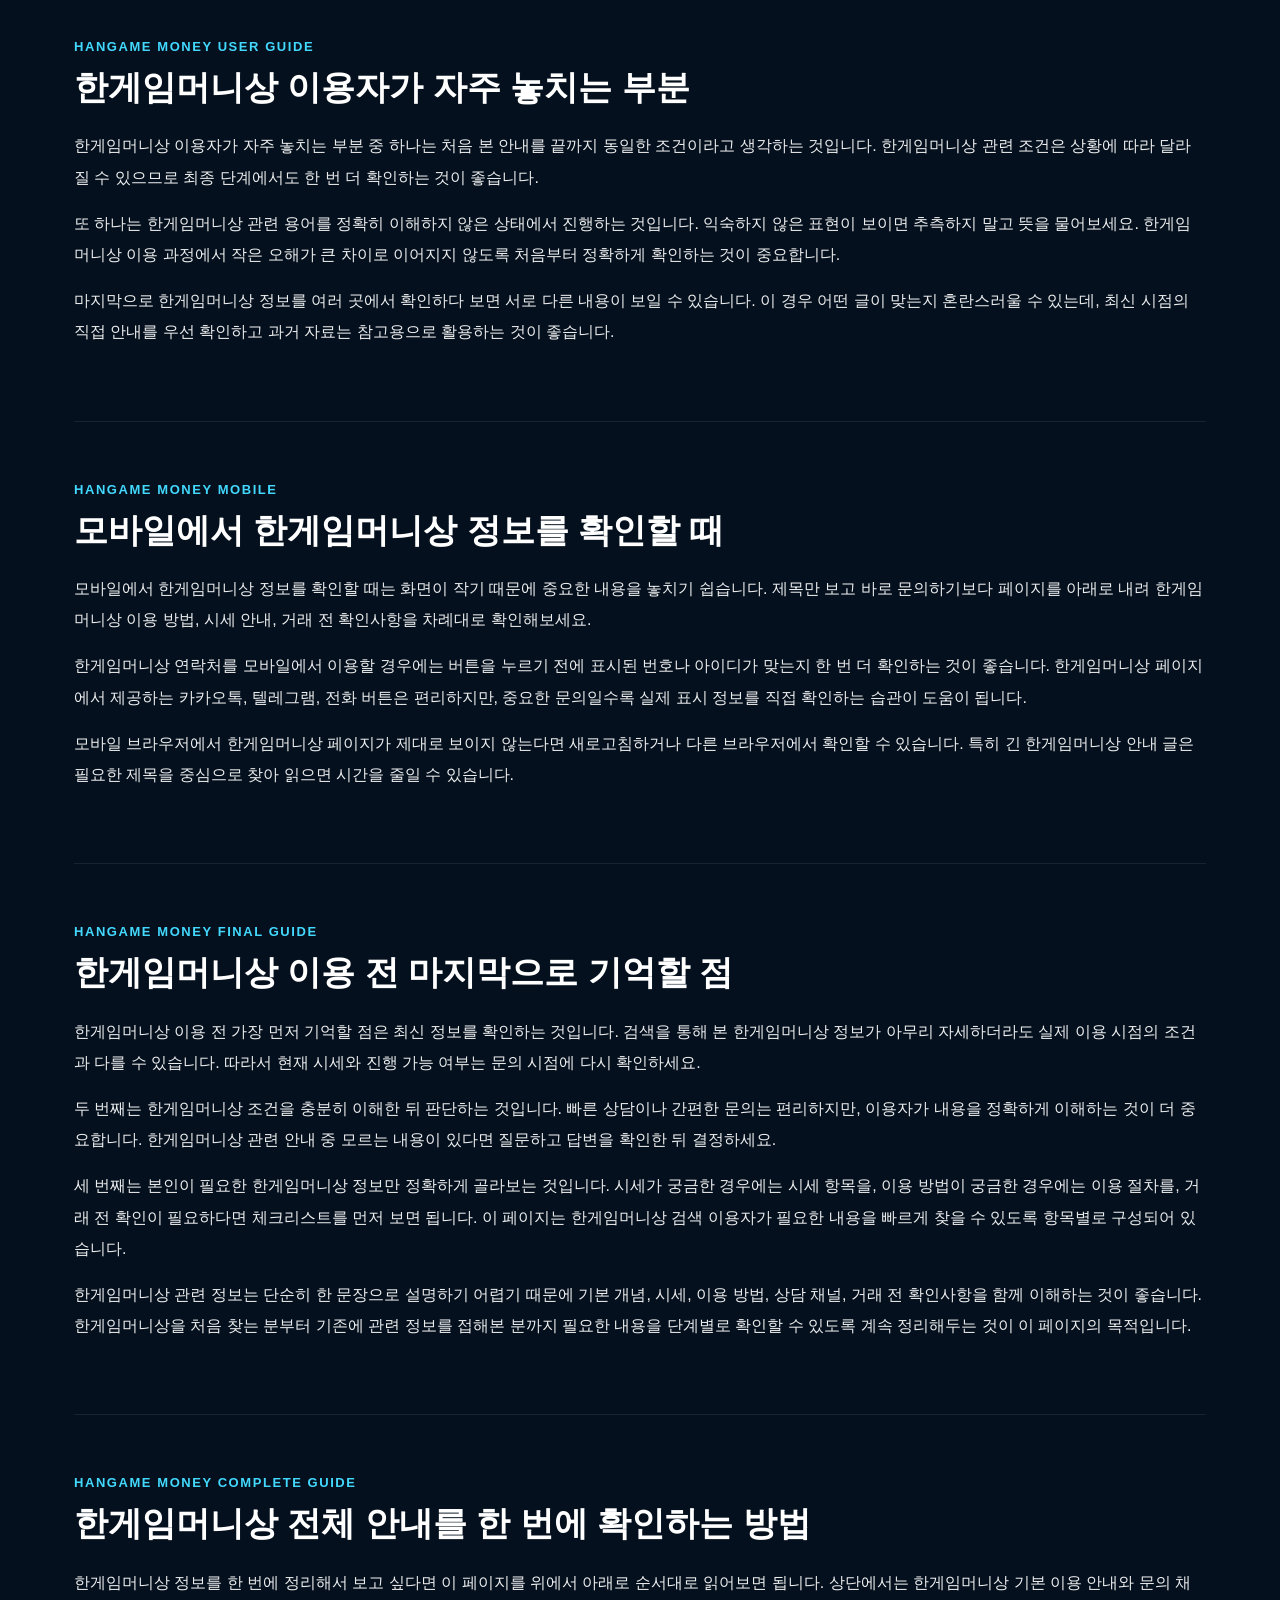
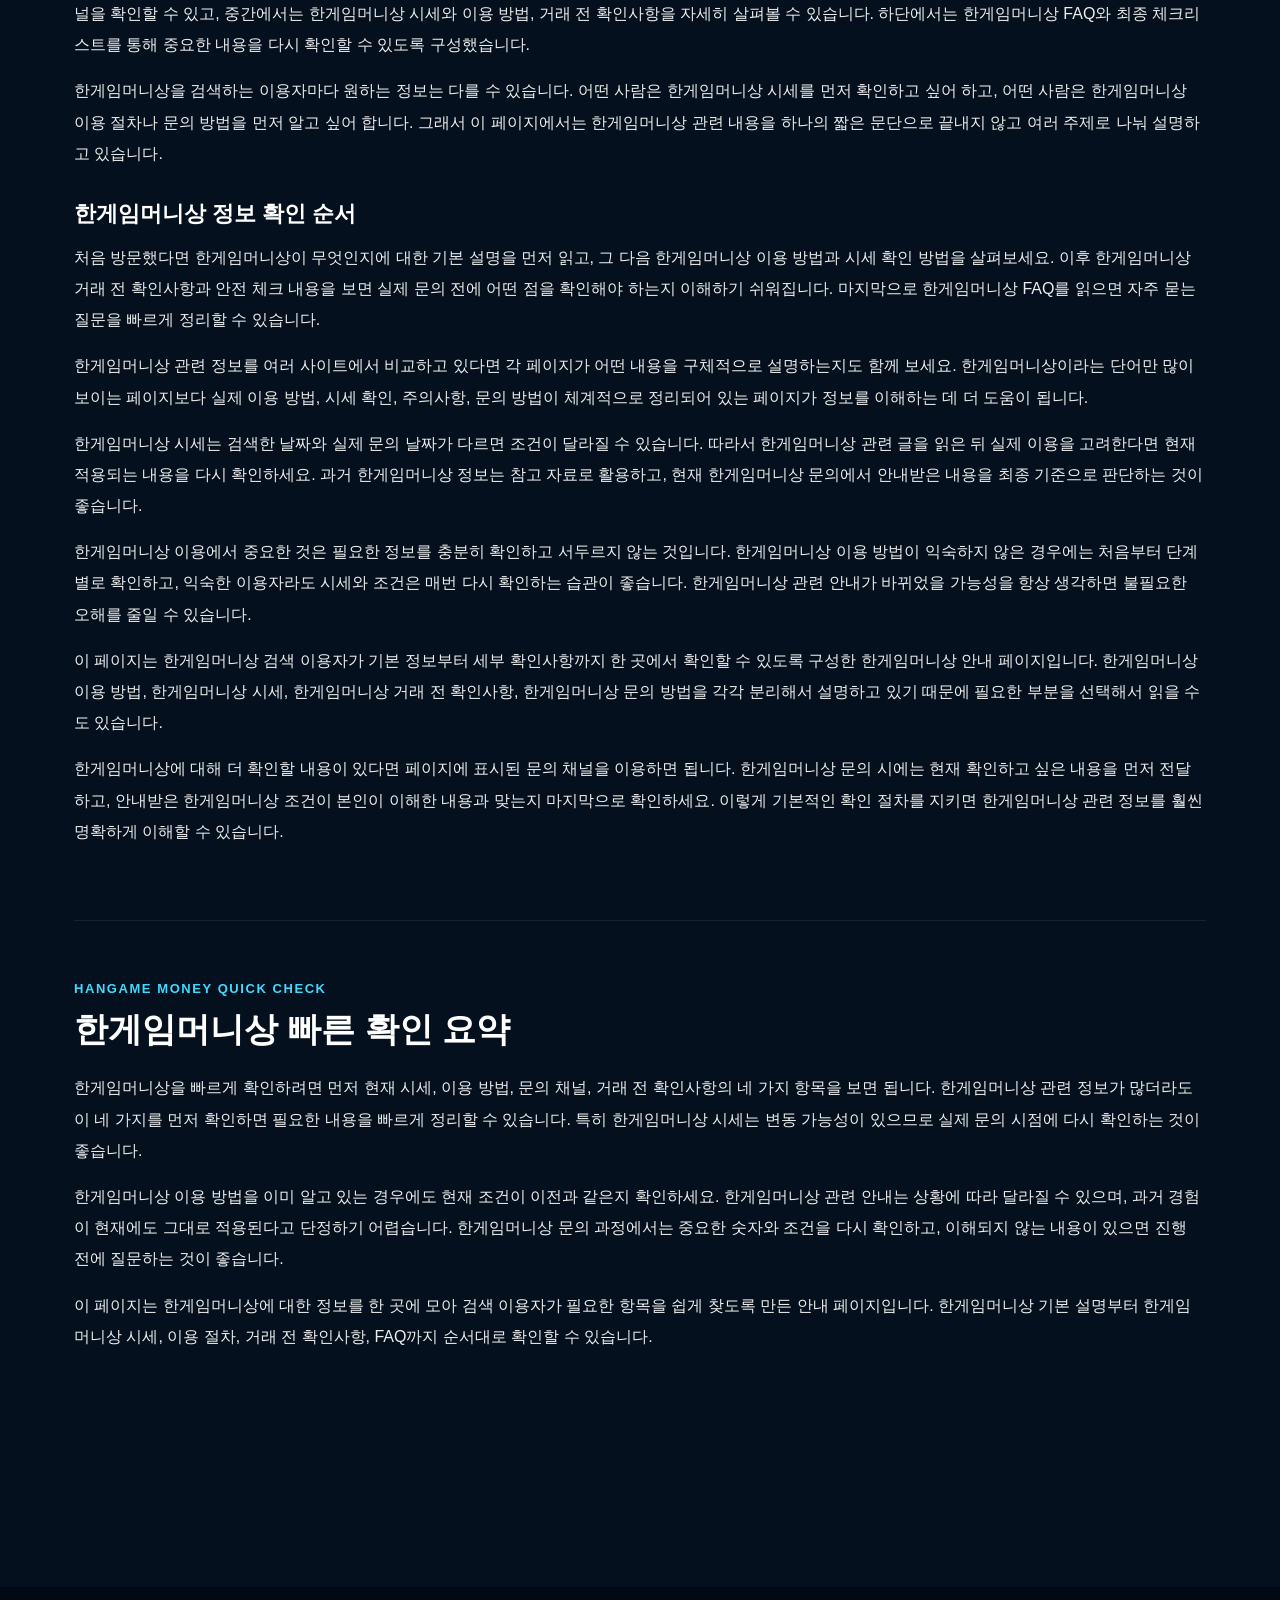
==== commit 576296d6: "Update index.html" ====
--- a/index.html
+++ b/index.html
@@ -92,7 +92,11 @@
   <div class="wrap hero-grid">
     <div class="hero-copy">
       <div class="availability"><span class="clock">◷</span><span>24시간 · <b>365일 연중무휴</b> 상담</span></div>
-      <h1><span>한게임머니상 시드머니</span><br>이용 및 상담 안내</h1>
+     <h1>
+  <span>한게임머니상</span><br>
+  <span>시드머니상</span><br>
+  이용 및 상담 안내
+</h1>
       <p class="hero-desc">한게임머니상 관련 이용 방법과 문의 절차를 한 곳에서 확인하세요.<br>처음 이용하는 분도 이해하기 쉽도록 핵심 내용을 단계별로 정리했습니다.</p>
       <div class="cta-row">
         <button type="button" class="cta kakao" id="kakaoCopy"><span class="cta-icon">TALK</span><span class="cta-copy"><small>카카오톡 문의</small><strong>ID : tlem7</strong></span><span class="cta-arrow">›</span></button>
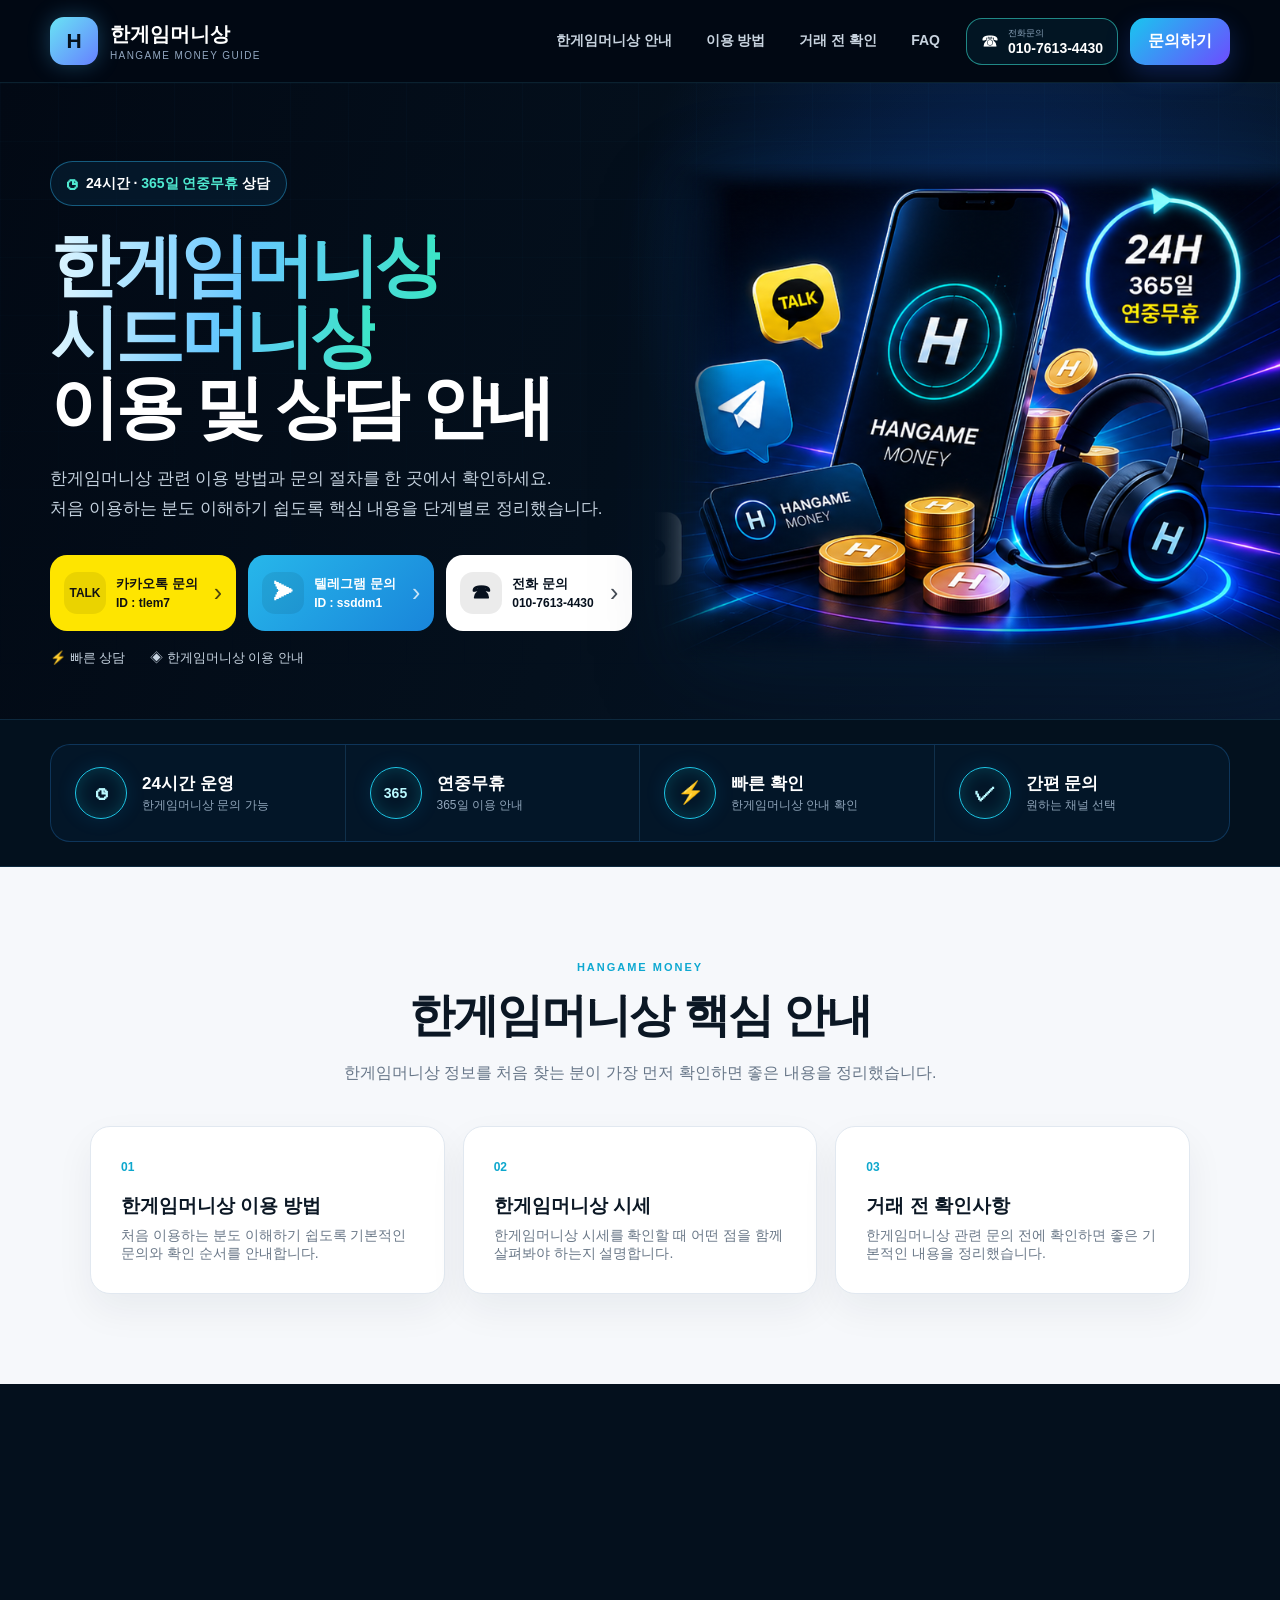
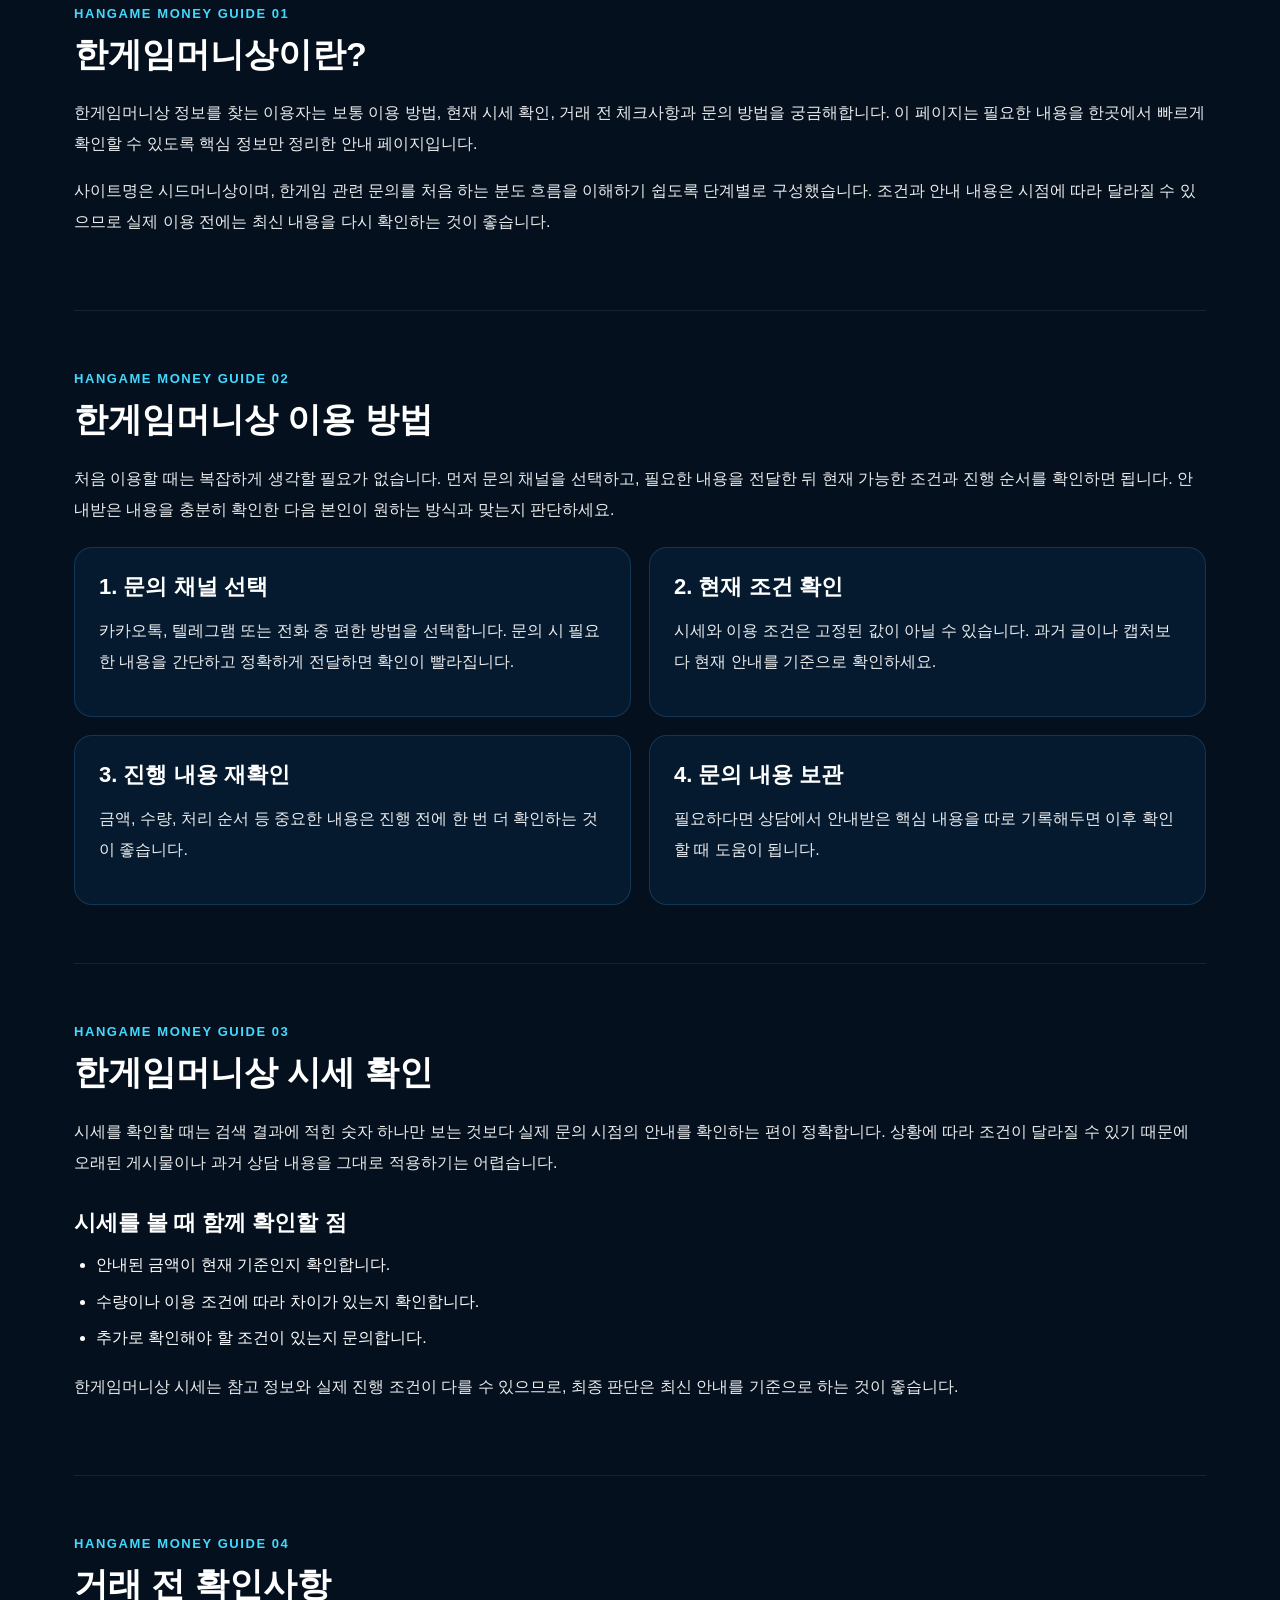
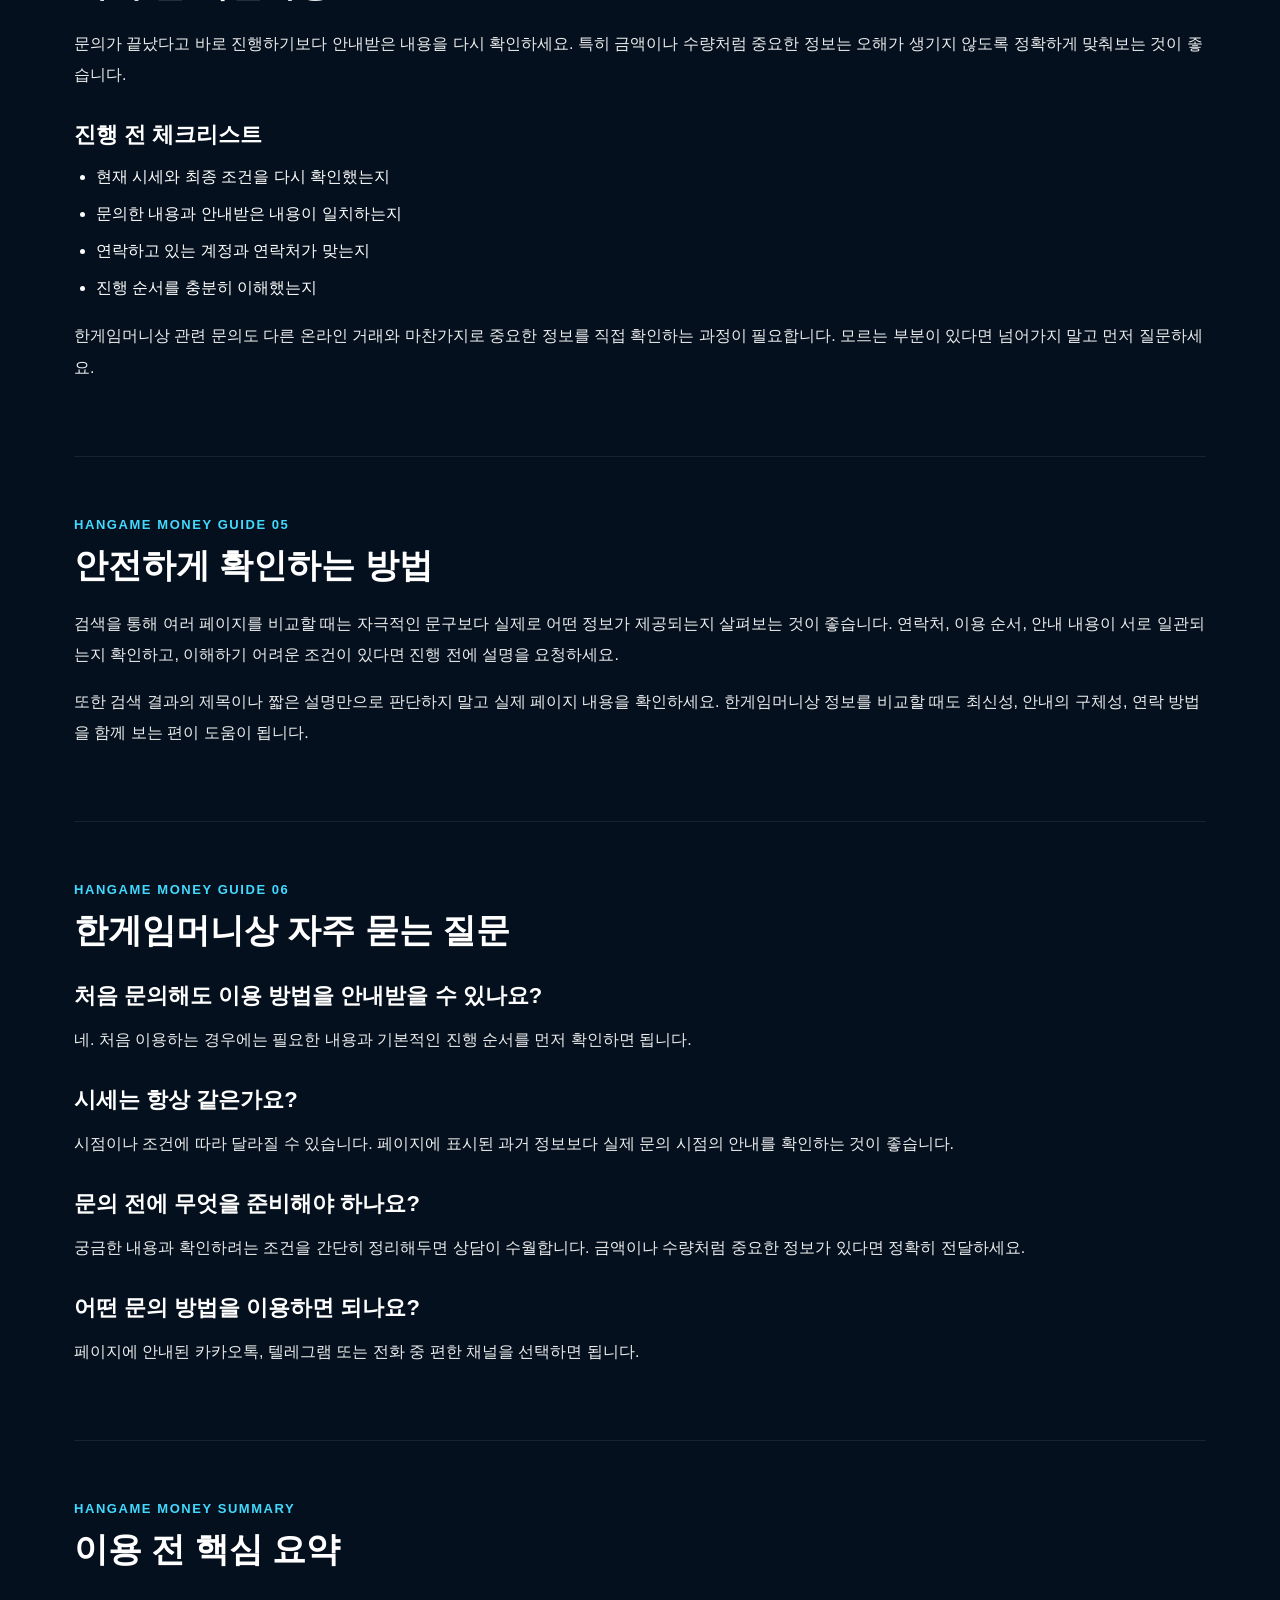
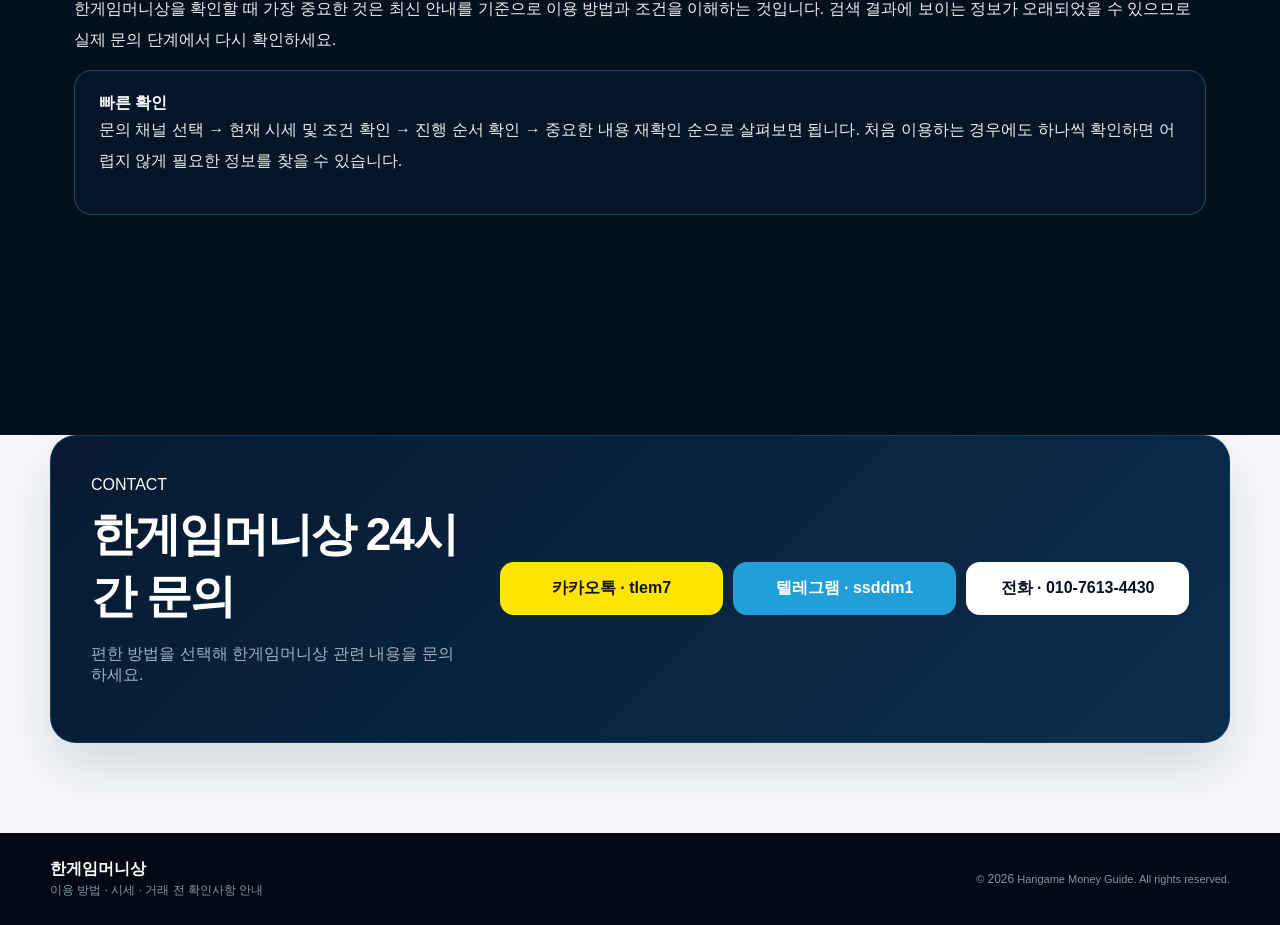
==== commit 6e1447e8: "Add files via upload" ====
--- a/index.html
+++ b/index.html
@@ -129,215 +129,84 @@
   </div>
 </section>
 <section class="section dark"><div class="longform-wrap">
-<article id="info1" class="longform-section"><span class="kicker">HANGAME MONEY GUIDE 01</span><h2>한게임머니상이란 무엇인가요?</h2>
-<p>한게임머니상을 검색하는 분들은 보통 한게임에서 사용하는 게임머니와 관련된 이용 방법, 시세 확인, 거래 절차, 문의 방법을 한 번에 확인하고 싶어 합니다. 이 페이지는 이러한 정보를 찾는 이용자가 한게임머니상에 대해 처음부터 순서대로 이해할 수 있도록 구성했습니다. 단순히 한게임머니상이라는 단어만 반복하는 것이 아니라 실제로 궁금해하는 내용을 중심으로 설명합니다.</p>
-<h3>한게임머니상 기본 개념</h3>
-<p>한게임머니상 관련 정보를 볼 때는 먼저 어떤 방식으로 안내가 이루어지는지, 이용 전에 무엇을 확인해야 하는지, 시세가 어떤 이유로 달라질 수 있는지 살펴보는 것이 좋습니다. 한게임머니상 이용 경험이 없는 분이라면 처음부터 모든 내용을 알 필요는 없습니다. 기본적인 이용 흐름과 확인사항만 이해해도 문의 과정이 훨씬 간단해질 수 있습니다.</p>
-<p>이 사이트의 이름은 시드머니상이며, 페이지 전체의 핵심 안내 주제는 한게임머니상입니다. 한게임머니상 정보를 찾는 이용자가 필요한 내용을 빠르게 확인할 수 있도록 이용 방법, 시세, 주의사항, 상담 방법과 FAQ를 한 페이지에 정리했습니다.</p>
-</article>
-<article id="info2" class="longform-section"><span class="kicker">HANGAME MONEY GUIDE 02</span><h2>한게임머니상 이용 전에 먼저 확인할 내용</h2>
-<p>한게임머니상을 이용하기 전에는 가장 먼저 현재 안내 내용이 최신인지 확인하는 것이 좋습니다. 게임머니와 관련된 조건이나 시세는 시점에 따라 달라질 수 있기 때문에 오래된 정보를 기준으로 판단하기보다는 실제 문의 시점의 안내를 확인하는 편이 안전합니다. 한게임머니상 관련 페이지에서 보이는 숫자나 예시는 고정된 값으로 생각하지 말고 참고 정보로 보는 것이 좋습니다.</p>
-<h3>한게임머니상 문의 전 체크</h3>
-<p>또한 한게임머니상 이용 전에 문의 가능한 채널이 무엇인지 확인하면 좋습니다. 카카오톡, 텔레그램, 전화처럼 여러 채널이 제공된다면 본인이 편한 방법을 선택할 수 있습니다. 문의할 때는 필요한 내용을 간단하게 정리해 전달하면 확인 과정이 빨라질 수 있습니다.</p>
-<p>한게임머니상은 이용 목적에 따라 궁금한 내용이 달라질 수 있습니다. 처음 이용하는 사람은 기본 절차가 궁금할 수 있고, 기존 이용자는 현재 시세나 진행 가능 여부를 먼저 확인하고 싶을 수 있습니다. 따라서 한게임머니상 상담에서는 본인이 가장 먼저 확인하고 싶은 내용을 명확하게 전달하는 것이 좋습니다.</p>
-</article>
-<article id="guide" class="longform-section"><span class="kicker">HANGAME MONEY GUIDE 03</span><h2>한게임머니상 이용 방법</h2>
-<p>한게임머니상 이용 방법은 복잡하게 생각할 필요가 없습니다. 먼저 원하는 문의 채널을 선택하고, 확인하고 싶은 내용을 전달한 뒤, 안내받은 내용을 다시 확인하는 순서로 진행하면 됩니다. 한게임머니상에 대해 처음 문의하는 경우에는 게임 종류, 확인하려는 내용, 원하는 문의 방식 등을 간단하게 정리해두면 도움이 됩니다.</p>
-<h3>한게임머니상 이용 흐름</h3>
-<p>한게임머니상 문의 과정에서는 한 번에 너무 많은 내용을 전달하기보다는 핵심 질문부터 확인하는 것이 좋습니다. 예를 들어 현재 이용 가능 여부, 시세 확인 방법, 진행 순서처럼 중요한 항목을 먼저 물어본 후 세부 내용을 확인하는 방식이 효율적입니다.</p>
-<p>한게임머니상 이용 안내를 받은 뒤에는 바로 진행하기보다 안내받은 조건이 본인이 이해한 내용과 일치하는지 다시 확인하세요. 특히 숫자, 시간, 수량처럼 오해가 생기기 쉬운 부분은 한 번 더 확인하는 습관이 좋습니다. 이 과정은 한게임머니상뿐 아니라 온라인에서 어떤 서비스를 이용할 때도 도움이 됩니다.</p>
-</article>
-<article id="info4" class="longform-section"><span class="kicker">HANGAME MONEY GUIDE 04</span><h2>한게임머니상 시세 확인 방법</h2>
-<p>한게임머니상 시세를 확인할 때는 한 번 본 가격만으로 판단하지 않는 것이 좋습니다. 게임머니의 시세는 이용 시점과 시장 상황, 수요와 공급 등에 따라 달라질 수 있습니다. 따라서 한게임머니상 시세는 실제 문의하는 시점에 다시 확인하는 것이 가장 정확합니다.</p>
-<h3>한게임머니상 시세 비교</h3>
-<p>한게임머니상 시세를 비교할 때는 단순히 가장 높거나 낮은 숫자만 보는 것보다 안내 조건 전체를 함께 살펴보세요. 같은 한게임머니상 관련 안내라도 적용 기준이나 진행 조건이 서로 다를 수 있기 때문입니다. 숫자만 비교하면 실제 이용 시 예상과 다른 결과가 생길 수 있습니다.</p>
-<p>한게임머니상 시세에 변화가 있는 경우에는 그 변화 자체보다 현재 적용되는 기준이 무엇인지 확인하는 것이 중요합니다. 과거 시세를 기억하고 있더라도 현재 기준이 달라질 수 있으므로, 문의 시점의 한게임머니상 안내를 기준으로 판단하세요.</p>
-</article>
-<article id="info5" class="longform-section"><span class="kicker">HANGAME MONEY GUIDE 05</span><h2>한게임머니상 시세가 달라지는 이유</h2>
-<p>한게임머니상 시세는 항상 동일하게 유지되는 값이라고 보기 어렵습니다. 게임 내 경제 상황, 이용자 수요, 공급량, 시간대와 같은 여러 요인에 의해 달라질 수 있습니다. 그래서 한게임머니상 시세 정보를 찾을 때는 업데이트 시점이 언제인지 확인하는 습관이 필요합니다.</p>
-<h3>한게임머니상 시세 변동 확인</h3>
-<p>특정 시점에 확인한 한게임머니상 시세가 며칠 뒤에도 그대로 적용될 것이라고 단정하면 안 됩니다. 특히 시장 움직임이 빠른 시기에는 짧은 시간 안에도 조건이 달라질 수 있습니다. 실제 이용을 생각하고 있다면 문의 직전에 다시 한게임머니상 시세를 확인하는 것이 좋습니다.</p>
-<p>한게임머니상 시세 비교에서 가장 중요한 것은 '현재 내 상황에 적용되는 조건'입니다. 다른 이용자가 받았던 조건이나 과거 게시물의 가격이 현재 본인에게 동일하게 적용된다고 볼 수는 없습니다. 최신 안내를 직접 확인하는 이유가 여기에 있습니다.</p>
-</article>
-<article id="check" class="longform-section"><span class="kicker">HANGAME MONEY GUIDE 06</span><h2>한게임머니상 거래 전 확인사항</h2>
-<p>한게임머니상 관련 거래나 상담을 진행하기 전에는 몇 가지 기본적인 내용을 확인하는 것이 좋습니다. 첫째, 연락하고 있는 채널이 실제 안내된 채널과 일치하는지 확인하세요. 둘째, 조건과 진행 순서를 충분히 이해했는지 확인하세요. 셋째, 본인이 이해하지 못한 내용이 있다면 진행 전에 질문하세요.</p>
-<h3>한게임머니상 거래 전 재확인</h3>
-<p>한게임머니상 문의에서는 상대방이 설명한 내용을 서두르지 않고 읽어보는 것이 중요합니다. 특히 금액이나 수량과 관련된 조건은 숫자를 다시 확인하고, 진행 순서가 여러 단계라면 단계별로 이해하는 편이 좋습니다. 한게임머니상 이용 과정에서 생기는 많은 혼동은 확인을 한 번 더 하는 것만으로 줄일 수 있습니다.</p>
-<p>또한 불필요한 개인정보를 요구받는 경우에는 왜 필요한 정보인지 먼저 확인하는 것이 좋습니다. 한게임머니상 이용을 위해 꼭 필요한 내용과 그렇지 않은 내용을 구분하고, 계정 보안과 관련된 정보는 신중하게 다루는 것이 중요합니다.</p>
-</article>
-<article id="info7" class="longform-section"><span class="kicker">HANGAME MONEY GUIDE 07</span><h2>한게임머니상 안전하게 확인하는 방법</h2>
-<p>한게임머니상 정보를 찾을 때는 사이트 디자인이나 광고 문구만으로 판단하지 않는 것이 좋습니다. 운영 안내가 구체적으로 적혀 있는지, 문의 방법이 명확한지, 거래 전 확인사항을 충분히 안내하는지 등을 함께 살펴보세요. 한게임머니상 관련 페이지가 실제 이용자에게 필요한 정보를 얼마나 투명하게 제공하는지가 중요합니다.</p>
-<h3>한게임머니상 안전 체크</h3>
-<p>한게임머니상 상담 중 이해하기 어려운 표현이나 애매한 조건이 있다면 반드시 다시 질문하세요. 정확한 설명 없이 빠른 진행만 강조하는 경우에는 더욱 신중하게 확인하는 것이 좋습니다. 한게임머니상 이용자는 본인이 충분히 이해한 뒤 판단할 수 있어야 합니다.</p>
-<p>온라인에서 한게임머니상 정보를 확인할 때는 주소와 연락처도 다시 확인하세요. 비슷한 이름을 사용하는 페이지가 있을 수 있기 때문에 현재 보고 있는 페이지가 본인이 찾던 곳이 맞는지 확인하는 습관이 필요합니다.</p>
-</article>
-<article id="info8" class="longform-section"><span class="kicker">HANGAME MONEY GUIDE 08</span><h2>한게임머니상 초보자 이용 가이드</h2>
-<p>한게임머니상을 처음 알아보는 분이라면 전문적인 용어나 복잡한 설명보다 기본적인 흐름부터 이해하는 것이 좋습니다. 가장 먼저 한게임머니상이 어떤 내용을 안내하는지 확인하고, 그다음 본인이 원하는 정보를 정리하세요. 이후 문의 채널을 선택해 현재 조건을 확인하면 됩니다.</p>
-<h3>처음 이용하는 한게임머니상</h3>
-<p>처음 한게임머니상 상담을 받을 때는 '처음 이용합니다'라고 알려도 좋습니다. 그러면 기본적인 절차부터 설명받기 쉬워집니다. 한게임머니상 관련 용어나 안내 방식이 익숙하지 않다면 이해되지 않는 부분을 그대로 넘기지 말고 질문하세요.</p>
-<p>초보 이용자에게 가장 중요한 것은 빠르게 진행하는 것보다 정확하게 이해하는 것입니다. 한게임머니상 시세, 이용 절차, 확인사항을 순서대로 살펴보면 불필요한 혼란을 줄이고 필요한 정보를 더 쉽게 찾을 수 있습니다.</p>
-</article>
-<article id="info9" class="longform-section"><span class="kicker">HANGAME MONEY GUIDE 09</span><h2>한게임머니상 문의할 때 준비하면 좋은 내용</h2>
-<p>한게임머니상 문의를 하기 전에 본인이 궁금한 내용을 짧게 메모해두면 상담이 편해집니다. 예를 들어 현재 시세를 알고 싶은지, 이용 순서를 알고 싶은지, 특정 시간에 가능한지 등을 미리 정리할 수 있습니다. 이렇게 하면 한게임머니상 상담 과정에서 중요한 질문을 빠뜨리지 않을 수 있습니다.</p>
-<h3>한게임머니상 문의 요령</h3>
-<p>한게임머니상 문의 메시지는 길게 작성할 필요가 없습니다. 핵심 내용부터 간단히 전달하고 추가 질문을 이어가는 방식이 좋습니다. 특히 숫자나 시간처럼 정확성이 필요한 내용은 텍스트로 다시 확인하면 나중에 내용을 기억하기도 쉽습니다.</p>
-<p>한게임머니상 관련 상담을 마친 뒤에는 최종적으로 확인된 내용을 다시 한번 정리해보세요. 처음 들었던 내용과 최종 안내가 달라진 부분은 없는지 확인하면 더 명확하게 판단할 수 있습니다.</p>
-</article>
-<article id="info10" class="longform-section"><span class="kicker">HANGAME MONEY GUIDE 10</span><h2>한게임머니상 24시간 상담 안내를 볼 때</h2>
-<p>한게임머니상 사이트에서 24시간 상담을 안내하고 있더라도 실제 응답 속도는 시간대와 상황에 따라 달라질 수 있습니다. 24시간이라는 표현은 문의를 남길 수 있는 운영 형태를 의미하는 경우도 있으므로 급한 문의라면 현재 응답 가능 여부를 직접 확인하는 것이 좋습니다.</p>
-<h3>한게임머니상 상담 시간 확인</h3>
-<p>한게임머니상 관련 문의를 늦은 시간에 남기는 경우에는 필요한 내용을 한 번에 정리해서 보내두면 답변을 받을 때 확인이 쉽습니다. 한게임머니상 상담자가 내용을 파악하기 쉽도록 질문을 분명하게 작성하는 것도 도움이 됩니다.</p>
-<p>연중무휴 안내 역시 실제 세부 운영 상황에 따라 차이가 있을 수 있으므로 특정 날짜나 시간에 반드시 확인이 필요한 경우에는 한게임머니상 문의 채널을 통해 직접 확인하세요.</p>
-</article>
-<article id="info11" class="longform-section"><span class="kicker">HANGAME MONEY GUIDE 11</span><h2>한게임머니상 정보 비교 시 체크포인트</h2>
-<p>여러 한게임머니상 정보를 비교하고 있다면 첫 번째로 시세, 두 번째로 안내 내용의 구체성, 세 번째로 문의 방법의 명확성을 살펴볼 수 있습니다. 한게임머니상 관련 정보가 지나치게 단순하고 중요한 조건이 생략되어 있다면 실제 문의에서 추가로 확인해야 할 내용이 많아질 수 있습니다.</p>
-<h3>한게임머니상 비교 기준</h3>
-<p>한게임머니상 비교에서는 단순한 광고 문구보다 구체적인 이용 안내가 있는지가 중요합니다. 처음 이용하는 사람도 이해할 수 있도록 절차와 확인사항이 적혀 있다면 필요한 정보를 찾기가 훨씬 쉽습니다.</p>
-<p>또한 한게임머니상 페이지가 최신 상태로 유지되고 있는지 살펴보세요. 연락처, 이용 방법, 시세 안내처럼 자주 바뀔 수 있는 내용이 오래된 상태라면 실제 문의 과정에서 차이가 생길 수 있습니다.</p>
-</article>
-<article id="info12" class="longform-section"><span class="kicker">HANGAME MONEY GUIDE 12</span><h2>한게임머니상 이용 중 자주 생기는 궁금증</h2>
-<p>한게임머니상 이용자들이 자주 궁금해하는 내용은 현재 시세, 이용 가능한 시간, 문의 방법, 진행 절차 등입니다. 이러한 질문은 모두 실제 이용 시점에 따라 답이 달라질 수 있기 때문에 페이지의 일반 안내와 함께 현재 조건을 직접 확인하는 것이 좋습니다.</p>
-<h3>한게임머니상 자주 묻는 내용</h3>
-<p>또 다른 질문은 한게임머니상 이용에 얼마나 시간이 걸리는지에 관한 것입니다. 필요한 시간은 상황에 따라 다를 수 있으므로 정해진 시간이라고 단정하기보다는 문의 시점에 예상 소요 시간을 확인하는 편이 정확합니다.</p>
-<p>한게임머니상 관련해서 게시물이나 다른 사람의 경험을 참고할 수는 있지만, 다른 사례가 본인에게 그대로 적용되는 것은 아닙니다. 최종 판단은 현재 제공되는 한게임머니상 안내를 기준으로 하는 것이 좋습니다.</p>
-</article>
-<article id="info13" class="longform-section"><span class="kicker">HANGAME MONEY GUIDE 13</span><h2>한게임머니상 관련 용어를 쉽게 이해하기</h2>
-<p>한게임머니상 정보를 처음 보면 시세, 거래, 구매, 판매, 상담 등 여러 표현이 한꺼번에 등장할 수 있습니다. 이때 각 단어를 어렵게 생각하기보다는 본인이 무엇을 확인하려는지부터 정하면 이해가 쉽습니다. 시세는 현재 기준을 확인하는 것이고, 상담은 이용 전 필요한 내용을 문의하는 과정이라고 생각할 수 있습니다.</p>
-<h3>한게임머니상 용어 정리</h3>
-<p>한게임머니상 관련 페이지에서 '실시간 시세'라는 표현을 보더라도 실제 적용 시점의 값은 다시 확인하는 것이 좋습니다. 표시된 시점과 문의 시점 사이에 변화가 있을 수 있기 때문입니다.</p>
-<p>한게임머니상 정보를 정확히 이해하는 가장 좋은 방법은 모호한 표현을 그대로 넘기지 않는 것입니다. 숫자와 조건을 구체적으로 확인하고, 이해한 내용이 맞는지 다시 질문하면 실수를 줄일 수 있습니다.</p>
-</article>
-<article id="faq" class="longform-section"><span class="kicker">HANGAME MONEY GUIDE 14</span><h2>한게임머니상 이용 절차를 단계별로 정리하면</h2>
-<p>첫 번째 단계는 한게임머니상 관련 정보를 읽고 본인이 필요한 내용을 정하는 것입니다. 두 번째 단계는 카카오톡, 텔레그램, 전화 등 원하는 문의 방법을 선택하는 것입니다. 세 번째 단계는 현재 시세와 조건을 확인하는 것입니다. 네 번째 단계는 안내받은 내용을 충분히 이해한 뒤 본인이 판단하는 것입니다.</p>
-<h3>한게임머니상 단계별 확인</h3>
-<p>이처럼 한게임머니상 이용 절차는 크게 보면 어렵지 않습니다. 중요한 것은 각 단계에서 내용을 정확하게 확인하는 것입니다. 특히 한게임머니상 시세나 이용 조건은 상황에 따라 달라질 수 있으므로 이전에 본 정보만 믿지 말고 현재 안내를 기준으로 하세요.</p>
-<p>한게임머니상 이용 후에도 궁금한 내용이 남아 있다면 다시 문의해 확인할 수 있습니다. 한 번 질문했다고 해서 모든 내용을 한 번에 결정할 필요는 없습니다. 필요한 정보를 충분히 확인한 뒤 선택하는 편이 좋습니다.</p>
-</article>
-<article id="info15" class="longform-section"><span class="kicker">HANGAME MONEY GUIDE 15</span><h2>한게임머니상 FAQ</h2>
-<p>한게임머니상은 어떻게 문의하나요? 이 페이지 상단과 하단에 표시된 문의 채널을 이용할 수 있습니다. 카카오톡, 텔레그램 또는 전화 중 편한 방법을 선택하세요.</p>
-<h3>한게임머니상 FAQ 핵심</h3>
-<p>한게임머니상 시세는 항상 같은가요? 시세와 조건은 시점이나 상황에 따라 달라질 수 있으므로 실제 문의 시점에 최신 내용을 확인하는 것이 좋습니다.</p>
-<p>한게임머니상을 처음 이용해도 되나요? 처음 이용하는 경우 기본적인 절차부터 문의하면 됩니다. 한게임머니상 이용 방법, 시세 확인, 거래 전 확인사항을 순서대로 살펴보면 이해하기 쉽습니다.</p>
-<p>한게임머니상 상담 전에 무엇을 준비해야 하나요? 본인이 확인하고 싶은 내용과 필요한 조건을 간단하게 정리해두면 됩니다. 정확한 숫자나 시간이 필요한 경우에는 상담 중 다시 확인하세요.</p>
-<p>한게임머니상 이용 시 가장 중요한 것은 무엇인가요? 안내 내용과 조건을 충분히 이해하고, 최신 정보를 직접 확인한 뒤 판단하는 것입니다.</p>
-</article>
-<article id="info16" class="longform-section"><span class="kicker">HANGAME MONEY GUIDE 16</span><h2>한게임머니상 정보를 찾는 분들을 위한 정리</h2>
-<p>한게임머니상 관련 정보를 검색하는 이유는 사람마다 다르지만, 결국 필요한 것은 정확하고 이해하기 쉬운 안내입니다. 이 페이지에서는 한게임머니상에 대한 기본 개념부터 이용 방법, 시세, 거래 전 확인사항, 안전하게 정보를 확인하는 방법, 문의 과정에서 체크할 내용을 하나씩 정리했습니다.</p>
-<h3>한게임머니상 정보 확인 기준</h3>
-<p>한게임머니상 정보를 볼 때는 특정 문구 하나만 보고 판단하지 말고 전체 내용을 함께 살펴보세요. 시세가 궁금하다면 현재 기준을 확인하고, 이용 방법이 궁금하다면 절차를 먼저 읽어보는 식으로 본인에게 필요한 정보를 중심으로 확인하면 됩니다.</p>
-<p>앞으로도 한게임머니상 관련 내용을 확인할 때는 최신성, 명확성, 문의 가능 여부를 기본 기준으로 생각하면 좋습니다. 검색 결과에서 여러 한게임머니상 페이지를 비교하더라도 결국 중요한 것은 본인이 필요한 정보를 정확히 얻을 수 있는지입니다.</p>
-</article>
-
-<article class="longform-section">
-<span class="kicker">HANGAME MONEY CHECKLIST</span>
-<h2>한게임머니상 이용 전 최종 점검</h2>
-<h3>한게임머니상 이용 직전에 확인하세요</h3>
-<p>한게임머니상 이용 직전에는 현재 안내된 시세와 조건이 맞는지, 문의하고 있는 연락처가 사이트에 표시된 정보와 동일한지, 본인이 이해한 진행 순서가 정확한지 다시 확인하는 것이 좋습니다. 한게임머니상 관련 내용은 시점에 따라 달라질 수 있으므로 검색을 통해 본 과거 정보보다 현재 문의에서 확인된 내용을 우선해서 판단하세요.</p>
-<p>한게임머니상 정보를 충분히 살펴본 뒤에도 이해되지 않는 부분이 있다면 바로 질문하는 것이 좋습니다. 특히 수량, 시간, 적용 기준처럼 숫자가 포함된 내용은 서로 다르게 이해할 가능성이 있으므로 정확하게 확인하세요. 한게임머니상 이용에서 가장 중요한 것은 빠른 결정이 아니라 현재 조건을 제대로 이해하는 것입니다.</p>
-<p>마지막으로 한게임머니상 관련 안내는 정보 확인을 돕기 위한 것이며, 실제 이용 여부는 각 이용자가 충분히 검토한 뒤 판단해야 합니다. 여러 한게임머니상 정보를 비교할 때도 단순한 표현의 강도보다 안내 내용의 구체성과 최신성을 함께 확인하세요.</p>
-</article>
-
-
-<article class="longform-section">
-<span class="kicker">HANGAME MONEY SUMMARY</span>
-<h2>한게임머니상 핵심 내용을 다시 정리합니다</h2>
-<p>한게임머니상을 알아볼 때는 먼저 한게임머니상이 무엇인지, 현재 어떤 방식으로 정보를 확인할 수 있는지, 시세와 조건이 언제 달라질 수 있는지를 순서대로 살펴보는 것이 좋습니다. 한게임머니상이라는 검색어로 여러 페이지를 비교하더라도 결국 실제 이용 시점의 안내가 가장 중요합니다.</p>
-<h3>한게임머니상 검색 후 바로 확인할 세 가지</h3>
-<p>첫째는 현재 시세와 적용 조건입니다. 둘째는 문의 채널과 운영 안내입니다. 셋째는 거래 전 확인사항입니다. 이 세 가지를 먼저 확인하면 한게임머니상 관련 긴 설명을 모두 읽지 않더라도 중요한 내용을 빠르게 파악할 수 있습니다.</p>
-<p>한게임머니상 관련 정보는 처음에는 복잡해 보일 수 있지만 필요한 내용만 단계적으로 확인하면 어렵지 않습니다. 이 페이지의 각 항목을 순서대로 읽거나 본인에게 필요한 한게임머니상 항목만 골라 확인해도 됩니다.</p>
-</article>
-
-
-<article class="longform-section">
-<span class="kicker">HANGAME MONEY DETAIL</span>
-<h2>한게임머니상 정보를 오래된 글과 비교할 때</h2>
-<p>한게임머니상 관련 검색 결과에는 작성 시점이 서로 다른 글이 함께 노출될 수 있습니다. 따라서 오래된 한게임머니상 정보와 현재 안내를 비교할 때는 게시 시점과 실제 적용 시점을 구분해서 보는 것이 좋습니다. 과거에는 맞았던 조건이라도 현재는 달라질 수 있고, 반대로 예전 글에서 설명된 기본 절차가 지금도 비슷하게 유지되는 경우가 있습니다.</p>
-<p>한게임머니상 관련 글을 읽을 때 날짜가 표시되어 있다면 우선 확인하고, 날짜가 없는 경우에는 연락처나 이용 안내가 현재도 정상적으로 제공되는지 살펴보세요. 검색 결과의 제목만 보고 판단하기보다 실제 페이지 안에서 한게임머니상 관련 세부 설명이 충분히 업데이트되어 있는지 보는 것이 도움이 됩니다.</p>
-<p>특히 한게임머니상 시세와 관련된 숫자는 변동 가능성이 높은 정보이므로 오래된 수치를 현재 기준처럼 받아들이지 않는 것이 좋습니다. 한게임머니상 기본 이용 절차와 현재 시세는 성격이 다른 정보라는 점을 구분하면 검색 결과를 훨씬 정확하게 활용할 수 있습니다.</p>
-</article>
-
-<article class="longform-section">
-<span class="kicker">HANGAME MONEY SEARCH GUIDE</span>
-<h2>한게임머니상 검색 결과를 비교하는 방법</h2>
-<p>한게임머니상을 검색하면 여러 형태의 사이트와 정보 페이지를 볼 수 있습니다. 이때 한게임머니상이라는 키워드가 많이 적혀 있다는 이유만으로 좋은 정보를 제공한다고 단정할 수는 없습니다. 실제로 이용에 필요한 내용이 구체적으로 정리되어 있는지, 설명이 이해하기 쉬운지, 문의 방법이 명확한지를 함께 비교하는 것이 좋습니다.</p>
-<h3>한게임머니상 페이지에서 확인할 정보</h3>
-<p>한게임머니상 페이지의 제목과 소개 문구를 본 뒤에는 본문에서 이용 방법, 시세 안내, 거래 전 확인사항, 문의 방법 등이 체계적으로 설명되어 있는지 확인하세요. 한게임머니상 관련 주제가 여러 항목으로 나뉘어 있으면 본인이 궁금한 내용을 빠르게 찾는 데 도움이 됩니다.</p>
-<p>또한 한게임머니상 사이트의 연락처가 페이지 여러 곳에서 서로 다르게 표시되어 있지 않은지 살펴보는 것도 좋습니다. 한게임머니상 관련 안내가 일관되게 제공되는 페이지라면 이용자가 내용을 이해하기가 더 쉽습니다.</p>
-</article>
-
-<article class="longform-section">
-<span class="kicker">HANGAME MONEY PRICE GUIDE</span>
-<h2>한게임머니상 시세 문의를 정확하게 하는 방법</h2>
-<p>한게임머니상 시세를 문의할 때는 단순히 '얼마인가요?'라고 질문하는 것보다 본인이 확인하려는 기준을 함께 전달하면 답변을 이해하기 쉽습니다. 한게임머니상 시세는 조건에 따라 표현 방식이 달라질 수 있기 때문에 현재 어떤 기준을 확인하고 싶은지 먼저 정리해두는 것이 좋습니다.</p>
-<p>한게임머니상 시세를 안내받은 경우에는 해당 값이 언제까지 적용되는지, 추가로 확인해야 할 조건이 있는지 함께 물어보세요. 특히 시간이 지난 뒤 다시 이용하려는 경우에는 이전에 안내받은 한게임머니상 시세를 그대로 적용한다고 생각하지 말고 다시 확인하는 것이 좋습니다.</p>
-<p>여러 한게임머니상 정보를 비교할 때는 같은 기준의 시세인지 확인하세요. 기준이 다르면 숫자만 나란히 놓고 비교하기 어렵습니다. 한게임머니상 시세 비교는 동일한 조건을 기준으로 할 때 의미가 있습니다.</p>
-</article>
-
-<article class="longform-section">
-<span class="kicker">HANGAME MONEY CONTACT</span>
-<h2>한게임머니상 상담 채널을 선택하는 기준</h2>
-<p>한게임머니상 문의 방법으로 카카오톡, 텔레그램, 전화가 제공된다면 본인이 가장 편한 채널을 선택하면 됩니다. 텍스트로 내용을 남기고 싶다면 메신저가 편할 수 있고, 바로 설명을 듣고 싶다면 전화 문의를 고려할 수 있습니다. 한게임머니상 상담 방식은 사람마다 선호가 다르기 때문에 정답이 하나로 정해져 있지 않습니다.</p>
-<p>한게임머니상 상담 내용을 나중에 다시 확인해야 한다면 중요한 숫자나 조건을 메모해두는 것이 좋습니다. 메신저를 이용하는 경우에는 대화 내용을 다시 확인할 수 있다는 장점이 있고, 전화로 한게임머니상 안내를 받은 경우에는 핵심 내용을 별도로 적어두면 편리합니다.</p>
-<p>어떤 채널을 선택하더라도 한게임머니상 문의 전에 연락처가 공식 페이지에 표시된 정보와 같은지 확인하세요. 비슷한 이름이나 유사한 계정 때문에 혼동하지 않도록 한게임머니상 사이트에서 안내하는 연락처를 기준으로 확인하는 습관이 좋습니다.</p>
-</article>
-
-<article class="longform-section">
-<span class="kicker">HANGAME MONEY USER GUIDE</span>
-<h2>한게임머니상 이용자가 자주 놓치는 부분</h2>
-<p>한게임머니상 이용자가 자주 놓치는 부분 중 하나는 처음 본 안내를 끝까지 동일한 조건이라고 생각하는 것입니다. 한게임머니상 관련 조건은 상황에 따라 달라질 수 있으므로 최종 단계에서도 한 번 더 확인하는 것이 좋습니다.</p>
-<p>또 하나는 한게임머니상 관련 용어를 정확히 이해하지 않은 상태에서 진행하는 것입니다. 익숙하지 않은 표현이 보이면 추측하지 말고 뜻을 물어보세요. 한게임머니상 이용 과정에서 작은 오해가 큰 차이로 이어지지 않도록 처음부터 정확하게 확인하는 것이 중요합니다.</p>
-<p>마지막으로 한게임머니상 정보를 여러 곳에서 확인하다 보면 서로 다른 내용이 보일 수 있습니다. 이 경우 어떤 글이 맞는지 혼란스러울 수 있는데, 최신 시점의 직접 안내를 우선 확인하고 과거 자료는 참고용으로 활용하는 것이 좋습니다.</p>
-</article>
-
-<article class="longform-section">
-<span class="kicker">HANGAME MONEY MOBILE</span>
-<h2>모바일에서 한게임머니상 정보를 확인할 때</h2>
-<p>모바일에서 한게임머니상 정보를 확인할 때는 화면이 작기 때문에 중요한 내용을 놓치기 쉽습니다. 제목만 보고 바로 문의하기보다 페이지를 아래로 내려 한게임머니상 이용 방법, 시세 안내, 거래 전 확인사항을 차례대로 확인해보세요.</p>
-<p>한게임머니상 연락처를 모바일에서 이용할 경우에는 버튼을 누르기 전에 표시된 번호나 아이디가 맞는지 한 번 더 확인하는 것이 좋습니다. 한게임머니상 페이지에서 제공하는 카카오톡, 텔레그램, 전화 버튼은 편리하지만, 중요한 문의일수록 실제 표시 정보를 직접 확인하는 습관이 도움이 됩니다.</p>
-<p>모바일 브라우저에서 한게임머니상 페이지가 제대로 보이지 않는다면 새로고침하거나 다른 브라우저에서 확인할 수 있습니다. 특히 긴 한게임머니상 안내 글은 필요한 제목을 중심으로 찾아 읽으면 시간을 줄일 수 있습니다.</p>
-</article>
-
-<article class="longform-section">
-<span class="kicker">HANGAME MONEY FINAL GUIDE</span>
-<h2>한게임머니상 이용 전 마지막으로 기억할 점</h2>
-<p>한게임머니상 이용 전 가장 먼저 기억할 점은 최신 정보를 확인하는 것입니다. 검색을 통해 본 한게임머니상 정보가 아무리 자세하더라도 실제 이용 시점의 조건과 다를 수 있습니다. 따라서 현재 시세와 진행 가능 여부는 문의 시점에 다시 확인하세요.</p>
-<p>두 번째는 한게임머니상 조건을 충분히 이해한 뒤 판단하는 것입니다. 빠른 상담이나 간편한 문의는 편리하지만, 이용자가 내용을 정확하게 이해하는 것이 더 중요합니다. 한게임머니상 관련 안내 중 모르는 내용이 있다면 질문하고 답변을 확인한 뒤 결정하세요.</p>
-<p>세 번째는 본인이 필요한 한게임머니상 정보만 정확하게 골라보는 것입니다. 시세가 궁금한 경우에는 시세 항목을, 이용 방법이 궁금한 경우에는 이용 절차를, 거래 전 확인이 필요하다면 체크리스트를 먼저 보면 됩니다. 이 페이지는 한게임머니상 검색 이용자가 필요한 내용을 빠르게 찾을 수 있도록 항목별로 구성되어 있습니다.</p>
-<p>한게임머니상 관련 정보는 단순히 한 문장으로 설명하기 어렵기 때문에 기본 개념, 시세, 이용 방법, 상담 채널, 거래 전 확인사항을 함께 이해하는 것이 좋습니다. 한게임머니상을 처음 찾는 분부터 기존에 관련 정보를 접해본 분까지 필요한 내용을 단계별로 확인할 수 있도록 계속 정리해두는 것이 이 페이지의 목적입니다.</p>
-</article>
-
-
-<article class="longform-section">
-<span class="kicker">HANGAME MONEY COMPLETE GUIDE</span>
-<h2>한게임머니상 전체 안내를 한 번에 확인하는 방법</h2>
-<p>한게임머니상 정보를 한 번에 정리해서 보고 싶다면 이 페이지를 위에서 아래로 순서대로 읽어보면 됩니다. 상단에서는 한게임머니상 기본 이용 안내와 문의 채널을 확인할 수 있고, 중간에서는 한게임머니상 시세와 이용 방법, 거래 전 확인사항을 자세히 살펴볼 수 있습니다. 하단에서는 한게임머니상 FAQ와 최종 체크리스트를 통해 중요한 내용을 다시 확인할 수 있도록 구성했습니다.</p>
-<p>한게임머니상을 검색하는 이용자마다 원하는 정보는 다를 수 있습니다. 어떤 사람은 한게임머니상 시세를 먼저 확인하고 싶어 하고, 어떤 사람은 한게임머니상 이용 절차나 문의 방법을 먼저 알고 싶어 합니다. 그래서 이 페이지에서는 한게임머니상 관련 내용을 하나의 짧은 문단으로 끝내지 않고 여러 주제로 나눠 설명하고 있습니다.</p>
-<h3>한게임머니상 정보 확인 순서</h3>
-<p>처음 방문했다면 한게임머니상이 무엇인지에 대한 기본 설명을 먼저 읽고, 그 다음 한게임머니상 이용 방법과 시세 확인 방법을 살펴보세요. 이후 한게임머니상 거래 전 확인사항과 안전 체크 내용을 보면 실제 문의 전에 어떤 점을 확인해야 하는지 이해하기 쉬워집니다. 마지막으로 한게임머니상 FAQ를 읽으면 자주 묻는 질문을 빠르게 정리할 수 있습니다.</p>
-<p>한게임머니상 관련 정보를 여러 사이트에서 비교하고 있다면 각 페이지가 어떤 내용을 구체적으로 설명하는지도 함께 보세요. 한게임머니상이라는 단어만 많이 보이는 페이지보다 실제 이용 방법, 시세 확인, 주의사항, 문의 방법이 체계적으로 정리되어 있는 페이지가 정보를 이해하는 데 더 도움이 됩니다.</p>
-<p>한게임머니상 시세는 검색한 날짜와 실제 문의 날짜가 다르면 조건이 달라질 수 있습니다. 따라서 한게임머니상 관련 글을 읽은 뒤 실제 이용을 고려한다면 현재 적용되는 내용을 다시 확인하세요. 과거 한게임머니상 정보는 참고 자료로 활용하고, 현재 한게임머니상 문의에서 안내받은 내용을 최종 기준으로 판단하는 것이 좋습니다.</p>
-<p>한게임머니상 이용에서 중요한 것은 필요한 정보를 충분히 확인하고 서두르지 않는 것입니다. 한게임머니상 이용 방법이 익숙하지 않은 경우에는 처음부터 단계별로 확인하고, 익숙한 이용자라도 시세와 조건은 매번 다시 확인하는 습관이 좋습니다. 한게임머니상 관련 안내가 바뀌었을 가능성을 항상 생각하면 불필요한 오해를 줄일 수 있습니다.</p>
-<p>이 페이지는 한게임머니상 검색 이용자가 기본 정보부터 세부 확인사항까지 한 곳에서 확인할 수 있도록 구성한 한게임머니상 안내 페이지입니다. 한게임머니상 이용 방법, 한게임머니상 시세, 한게임머니상 거래 전 확인사항, 한게임머니상 문의 방법을 각각 분리해서 설명하고 있기 때문에 필요한 부분을 선택해서 읽을 수도 있습니다.</p>
-<p>한게임머니상에 대해 더 확인할 내용이 있다면 페이지에 표시된 문의 채널을 이용하면 됩니다. 한게임머니상 문의 시에는 현재 확인하고 싶은 내용을 먼저 전달하고, 안내받은 한게임머니상 조건이 본인이 이해한 내용과 맞는지 마지막으로 확인하세요. 이렇게 기본적인 확인 절차를 지키면 한게임머니상 관련 정보를 훨씬 명확하게 이해할 수 있습니다.</p>
-</article>
-
-
-<article class="longform-section">
-<span class="kicker">HANGAME MONEY QUICK CHECK</span>
-<h2>한게임머니상 빠른 확인 요약</h2>
-<p>한게임머니상을 빠르게 확인하려면 먼저 현재 시세, 이용 방법, 문의 채널, 거래 전 확인사항의 네 가지 항목을 보면 됩니다. 한게임머니상 관련 정보가 많더라도 이 네 가지를 먼저 확인하면 필요한 내용을 빠르게 정리할 수 있습니다. 특히 한게임머니상 시세는 변동 가능성이 있으므로 실제 문의 시점에 다시 확인하는 것이 좋습니다.</p>
-<p>한게임머니상 이용 방법을 이미 알고 있는 경우에도 현재 조건이 이전과 같은지 확인하세요. 한게임머니상 관련 안내는 상황에 따라 달라질 수 있으며, 과거 경험이 현재에도 그대로 적용된다고 단정하기 어렵습니다. 한게임머니상 문의 과정에서는 중요한 숫자와 조건을 다시 확인하고, 이해되지 않는 내용이 있으면 진행 전에 질문하는 것이 좋습니다.</p>
-<p>이 페이지는 한게임머니상에 대한 정보를 한 곳에 모아 검색 이용자가 필요한 항목을 쉽게 찾도록 만든 안내 페이지입니다. 한게임머니상 기본 설명부터 한게임머니상 시세, 이용 절차, 거래 전 확인사항, FAQ까지 순서대로 확인할 수 있습니다.</p>
+
+<article id="info1" class="longform-section">
+  <span class="kicker">HANGAME MONEY GUIDE 01</span>
+  <h2>한게임머니상이란?</h2>
+  <p>한게임머니상 정보를 찾는 이용자는 보통 이용 방법, 현재 시세 확인, 거래 전 체크사항과 문의 방법을 궁금해합니다. 이 페이지는 필요한 내용을 한곳에서 빠르게 확인할 수 있도록 핵심 정보만 정리한 안내 페이지입니다.</p>
+  <p>사이트명은 시드머니상이며, 한게임 관련 문의를 처음 하는 분도 흐름을 이해하기 쉽도록 단계별로 구성했습니다. 조건과 안내 내용은 시점에 따라 달라질 수 있으므로 실제 이용 전에는 최신 내용을 다시 확인하는 것이 좋습니다.</p>
+</article>
+
+<article id="guide" class="longform-section">
+  <span class="kicker">HANGAME MONEY GUIDE 02</span>
+  <h2>한게임머니상 이용 방법</h2>
+  <p>처음 이용할 때는 복잡하게 생각할 필요가 없습니다. 먼저 문의 채널을 선택하고, 필요한 내용을 전달한 뒤 현재 가능한 조건과 진행 순서를 확인하면 됩니다. 안내받은 내용을 충분히 확인한 다음 본인이 원하는 방식과 맞는지 판단하세요.</p>
+  <div class="article-grid">
+    <div class="article-card"><h3>1. 문의 채널 선택</h3><p>카카오톡, 텔레그램 또는 전화 중 편한 방법을 선택합니다. 문의 시 필요한 내용을 간단하고 정확하게 전달하면 확인이 빨라집니다.</p></div>
+    <div class="article-card"><h3>2. 현재 조건 확인</h3><p>시세와 이용 조건은 고정된 값이 아닐 수 있습니다. 과거 글이나 캡처보다 현재 안내를 기준으로 확인하세요.</p></div>
+    <div class="article-card"><h3>3. 진행 내용 재확인</h3><p>금액, 수량, 처리 순서 등 중요한 내용은 진행 전에 한 번 더 확인하는 것이 좋습니다.</p></div>
+    <div class="article-card"><h3>4. 문의 내용 보관</h3><p>필요하다면 상담에서 안내받은 핵심 내용을 따로 기록해두면 이후 확인할 때 도움이 됩니다.</p></div>
+  </div>
+</article>
+
+<article id="price" class="longform-section">
+  <span class="kicker">HANGAME MONEY GUIDE 03</span>
+  <h2>한게임머니상 시세 확인</h2>
+  <p>시세를 확인할 때는 검색 결과에 적힌 숫자 하나만 보는 것보다 실제 문의 시점의 안내를 확인하는 편이 정확합니다. 상황에 따라 조건이 달라질 수 있기 때문에 오래된 게시물이나 과거 상담 내용을 그대로 적용하기는 어렵습니다.</p>
+  <h3>시세를 볼 때 함께 확인할 점</h3>
+  <ul>
+    <li>안내된 금액이 현재 기준인지 확인합니다.</li>
+    <li>수량이나 이용 조건에 따라 차이가 있는지 확인합니다.</li>
+    <li>추가로 확인해야 할 조건이 있는지 문의합니다.</li>
+  </ul>
+  <p>한게임머니상 시세는 참고 정보와 실제 진행 조건이 다를 수 있으므로, 최종 판단은 최신 안내를 기준으로 하는 것이 좋습니다.</p>
+</article>
+
+<article id="check" class="longform-section">
+  <span class="kicker">HANGAME MONEY GUIDE 04</span>
+  <h2>거래 전 확인사항</h2>
+  <p>문의가 끝났다고 바로 진행하기보다 안내받은 내용을 다시 확인하세요. 특히 금액이나 수량처럼 중요한 정보는 오해가 생기지 않도록 정확하게 맞춰보는 것이 좋습니다.</p>
+  <h3>진행 전 체크리스트</h3>
+  <ul>
+    <li>현재 시세와 최종 조건을 다시 확인했는지</li>
+    <li>문의한 내용과 안내받은 내용이 일치하는지</li>
+    <li>연락하고 있는 계정과 연락처가 맞는지</li>
+    <li>진행 순서를 충분히 이해했는지</li>
+  </ul>
+  <p>한게임머니상 관련 문의도 다른 온라인 거래와 마찬가지로 중요한 정보를 직접 확인하는 과정이 필요합니다. 모르는 부분이 있다면 넘어가지 말고 먼저 질문하세요.</p>
+</article>
+
+<article id="safety" class="longform-section">
+  <span class="kicker">HANGAME MONEY GUIDE 05</span>
+  <h2>안전하게 확인하는 방법</h2>
+  <p>검색을 통해 여러 페이지를 비교할 때는 자극적인 문구보다 실제로 어떤 정보가 제공되는지 살펴보는 것이 좋습니다. 연락처, 이용 순서, 안내 내용이 서로 일관되는지 확인하고, 이해하기 어려운 조건이 있다면 진행 전에 설명을 요청하세요.</p>
+  <p>또한 검색 결과의 제목이나 짧은 설명만으로 판단하지 말고 실제 페이지 내용을 확인하세요. 한게임머니상 정보를 비교할 때도 최신성, 안내의 구체성, 연락 방법을 함께 보는 편이 도움이 됩니다.</p>
+</article>
+
+<article id="faq" class="longform-section">
+  <span class="kicker">HANGAME MONEY GUIDE 06</span>
+  <h2>한게임머니상 자주 묻는 질문</h2>
+  <h3>처음 문의해도 이용 방법을 안내받을 수 있나요?</h3>
+  <p>네. 처음 이용하는 경우에는 필요한 내용과 기본적인 진행 순서를 먼저 확인하면 됩니다.</p>
+  <h3>시세는 항상 같은가요?</h3>
+  <p>시점이나 조건에 따라 달라질 수 있습니다. 페이지에 표시된 과거 정보보다 실제 문의 시점의 안내를 확인하는 것이 좋습니다.</p>
+  <h3>문의 전에 무엇을 준비해야 하나요?</h3>
+  <p>궁금한 내용과 확인하려는 조건을 간단히 정리해두면 상담이 수월합니다. 금액이나 수량처럼 중요한 정보가 있다면 정확히 전달하세요.</p>
+  <h3>어떤 문의 방법을 이용하면 되나요?</h3>
+  <p>페이지에 안내된 카카오톡, 텔레그램 또는 전화 중 편한 채널을 선택하면 됩니다.</p>
+</article>
+
+<article id="summary" class="longform-section">
+  <span class="kicker">HANGAME MONEY SUMMARY</span>
+  <h2>이용 전 핵심 요약</h2>
+  <p>한게임머니상을 확인할 때 가장 중요한 것은 최신 안내를 기준으로 이용 방법과 조건을 이해하는 것입니다. 검색 결과에 보이는 정보가 오래되었을 수 있으므로 실제 문의 단계에서 다시 확인하세요.</p>
+  <div class="keyword-note">
+    <strong>빠른 확인</strong>
+    <p>문의 채널 선택 → 현재 시세 및 조건 확인 → 진행 순서 확인 → 중요한 내용 재확인 순으로 살펴보면 됩니다. 처음 이용하는 경우에도 하나씩 확인하면 어렵지 않게 필요한 정보를 찾을 수 있습니다.</p>
+  </div>
 </article>
 
 </div></section>
-
-<div class="longform-wrap">
-  <div class="keyword-note">
-    <strong>한게임머니상 안내 요약</strong>
-    <p>한게임머니상 관련 내용을 확인할 때는 검색 결과의 짧은 문장만 보지 말고 실제 페이지의 최신 안내를 함께 확인하세요. 한게임머니상 시세와 이용 조건은 시점에 따라 달라질 수 있으므로 현재 한게임머니상 문의에서 확인한 내용을 기준으로 판단하는 것이 좋습니다. 한게임머니상 이용 전에는 연락처, 시세, 진행 순서와 거래 전 확인사항을 다시 살펴보세요. 한게임머니상 정보를 충분히 이해한 뒤 필요한 문의를 진행하면 보다 명확하게 내용을 확인할 수 있습니다.</p>
-  </div>
-</div>
 
 <section id="contact" class="contact-section">
   <div class="wrap contact-box">
